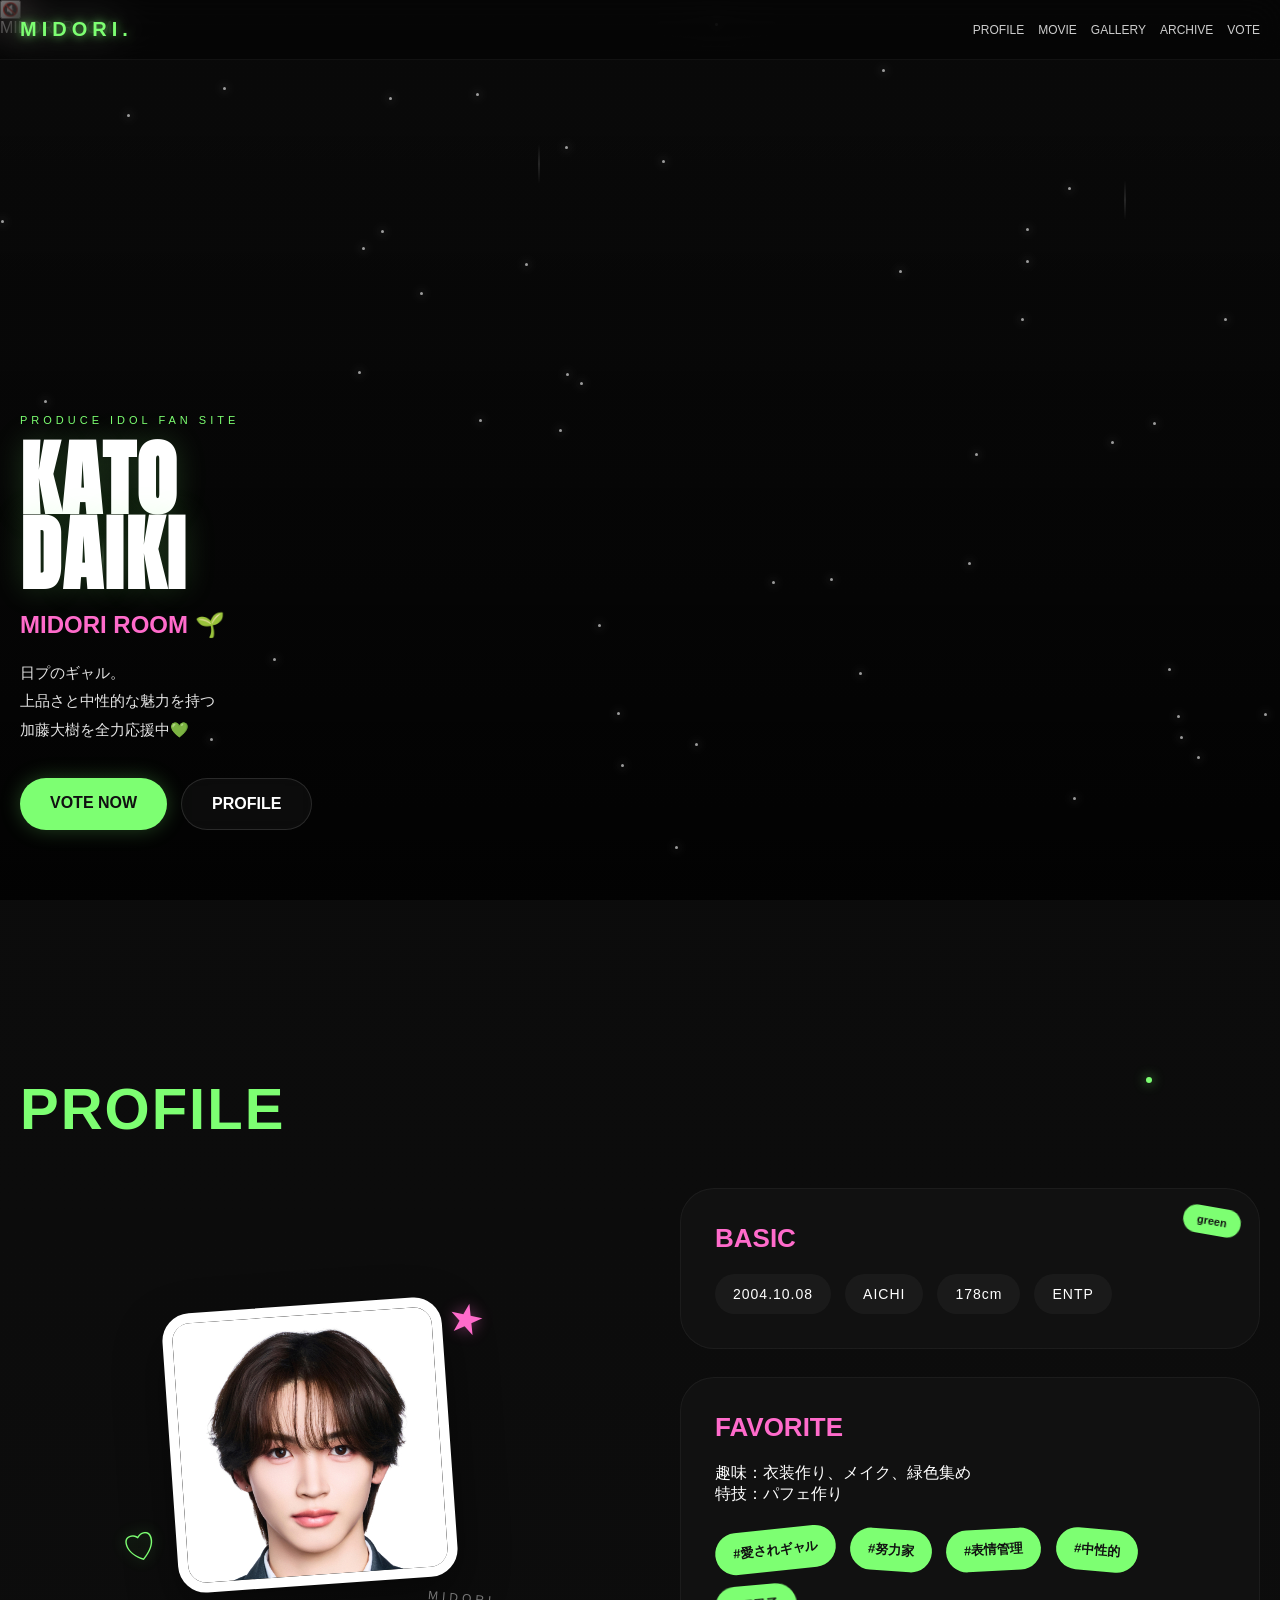
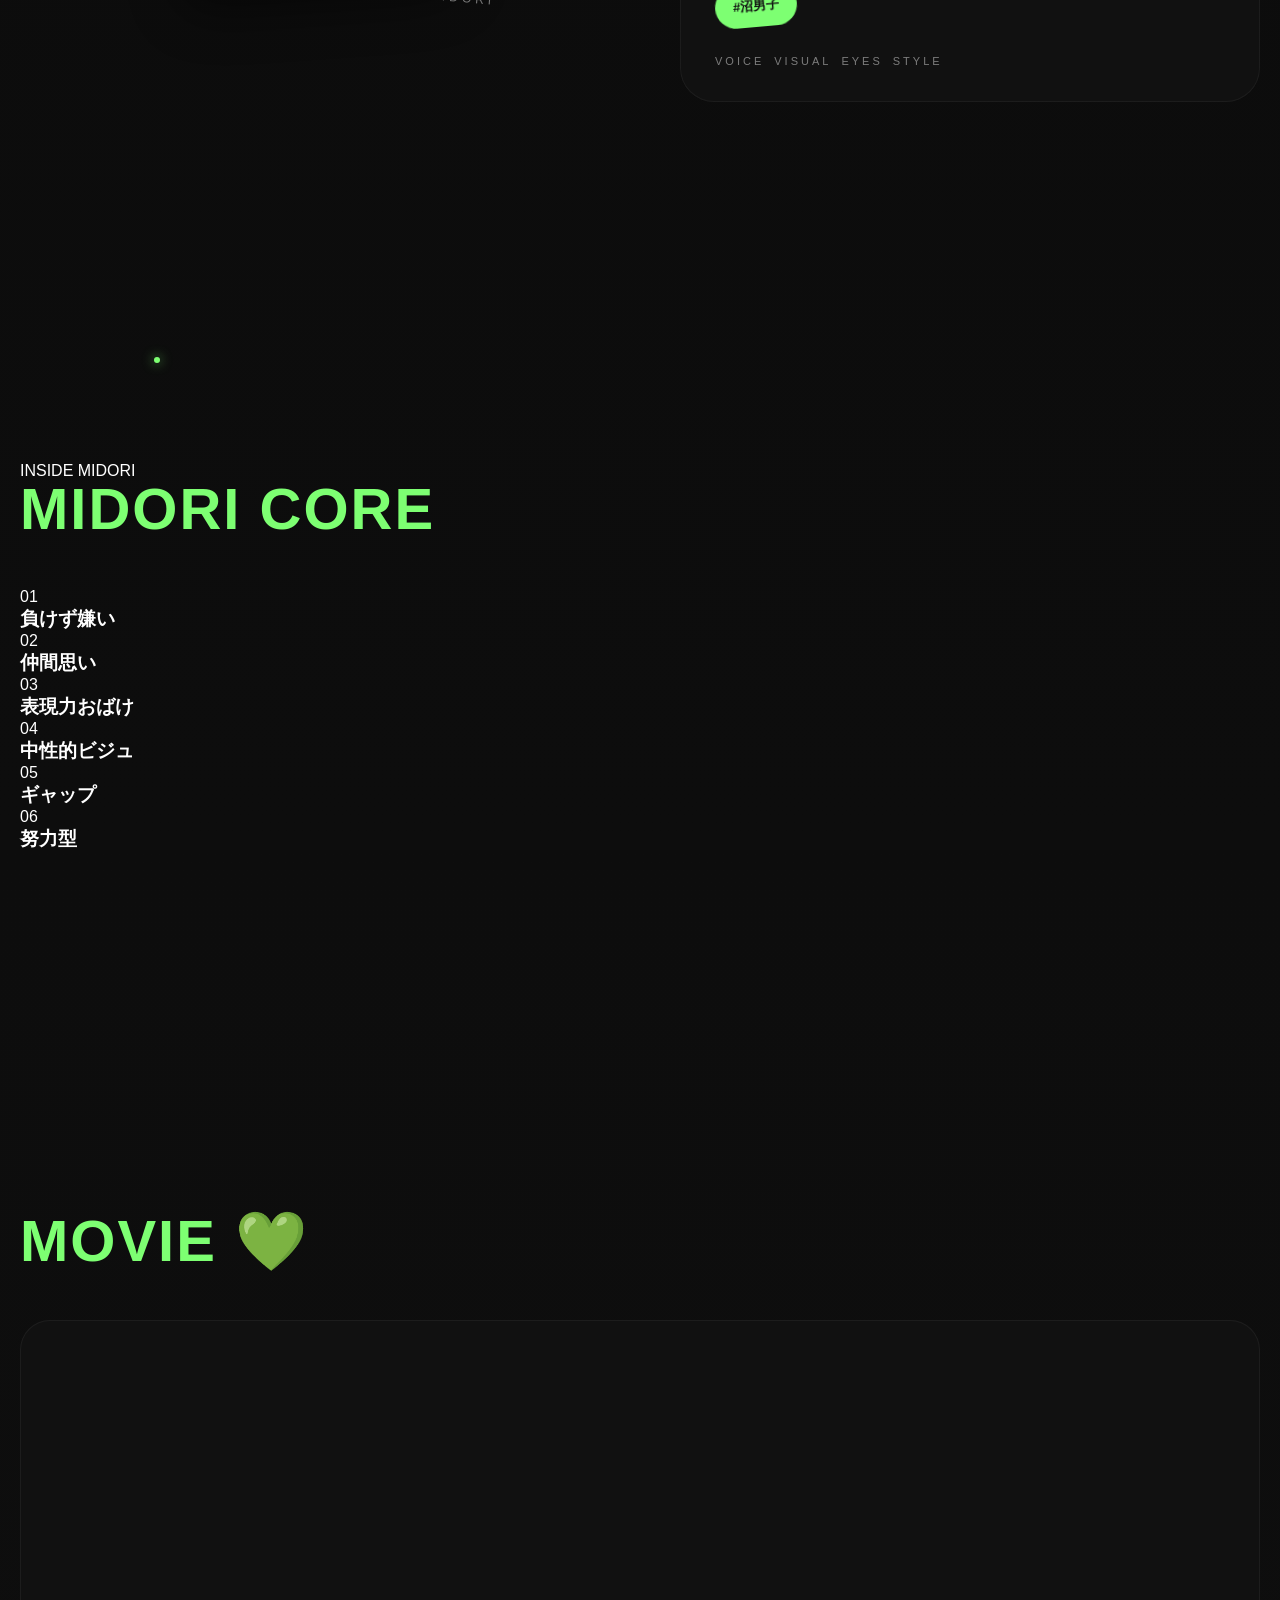
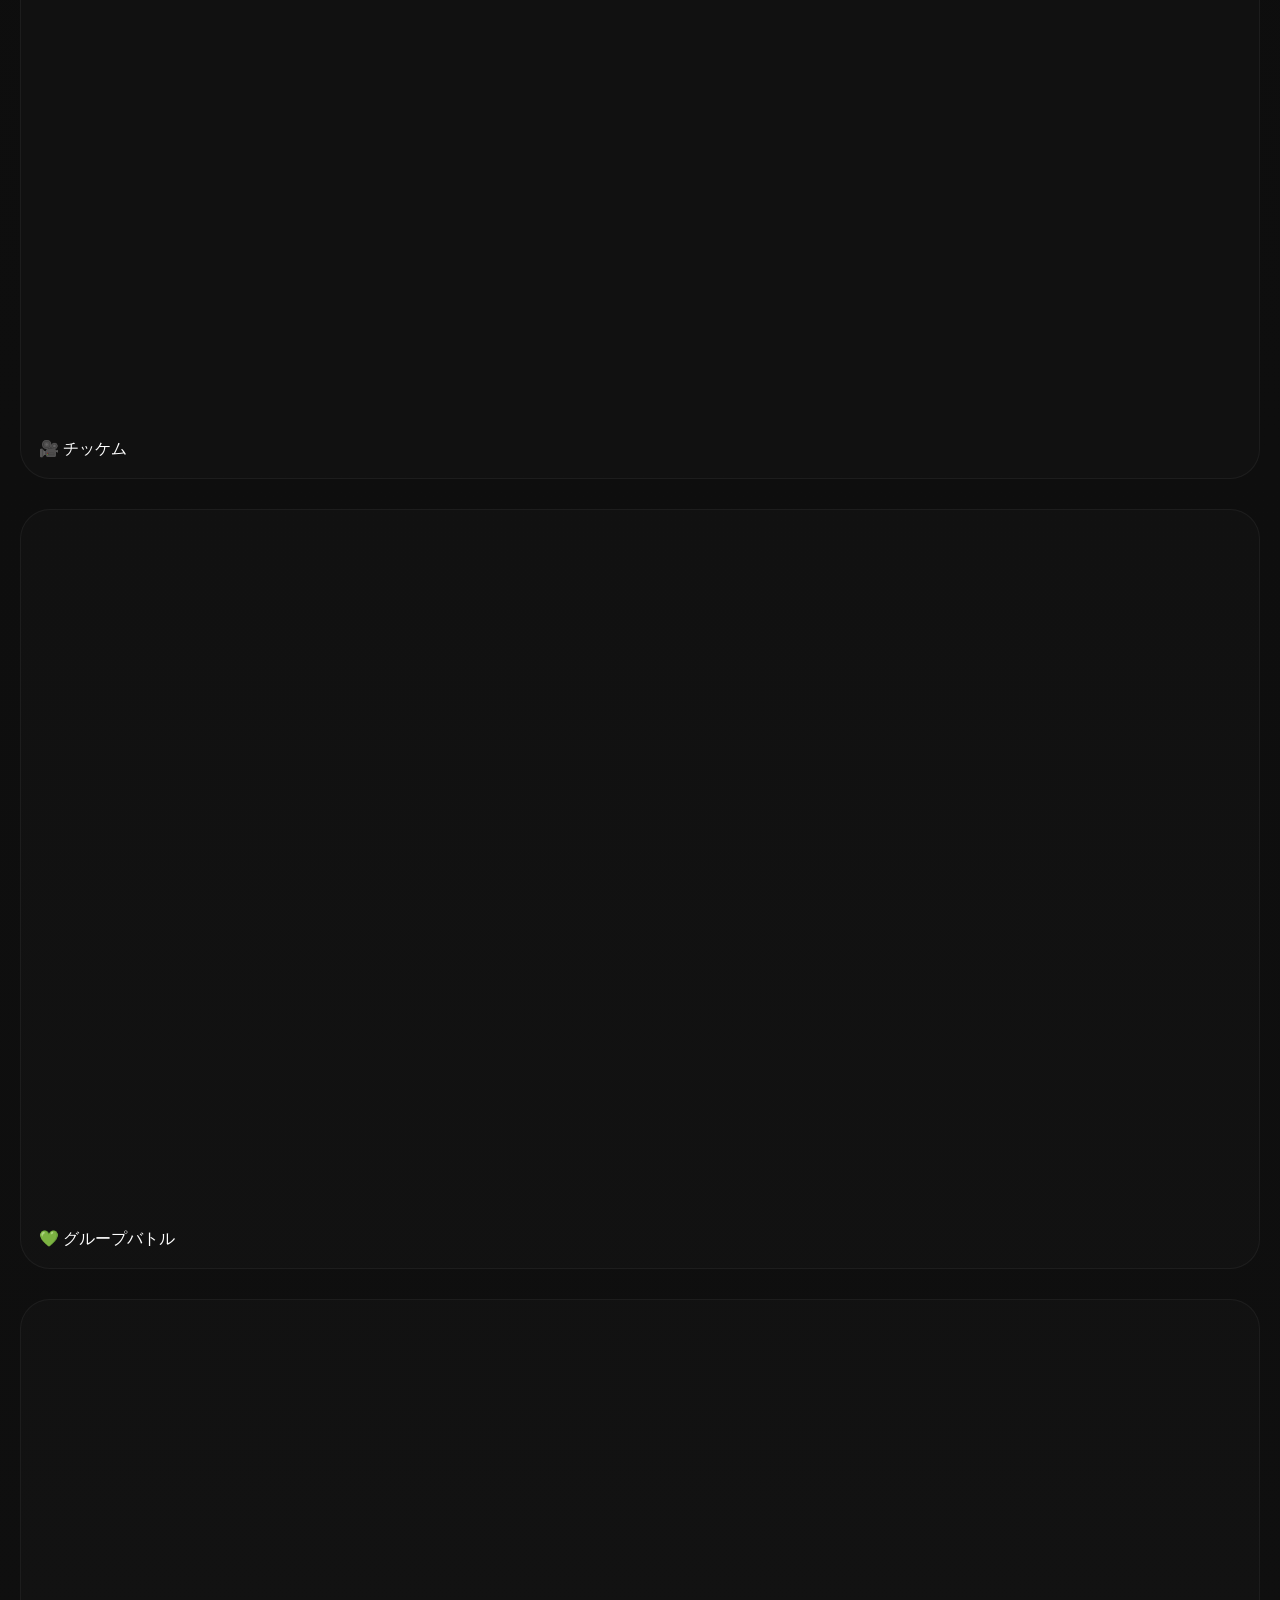
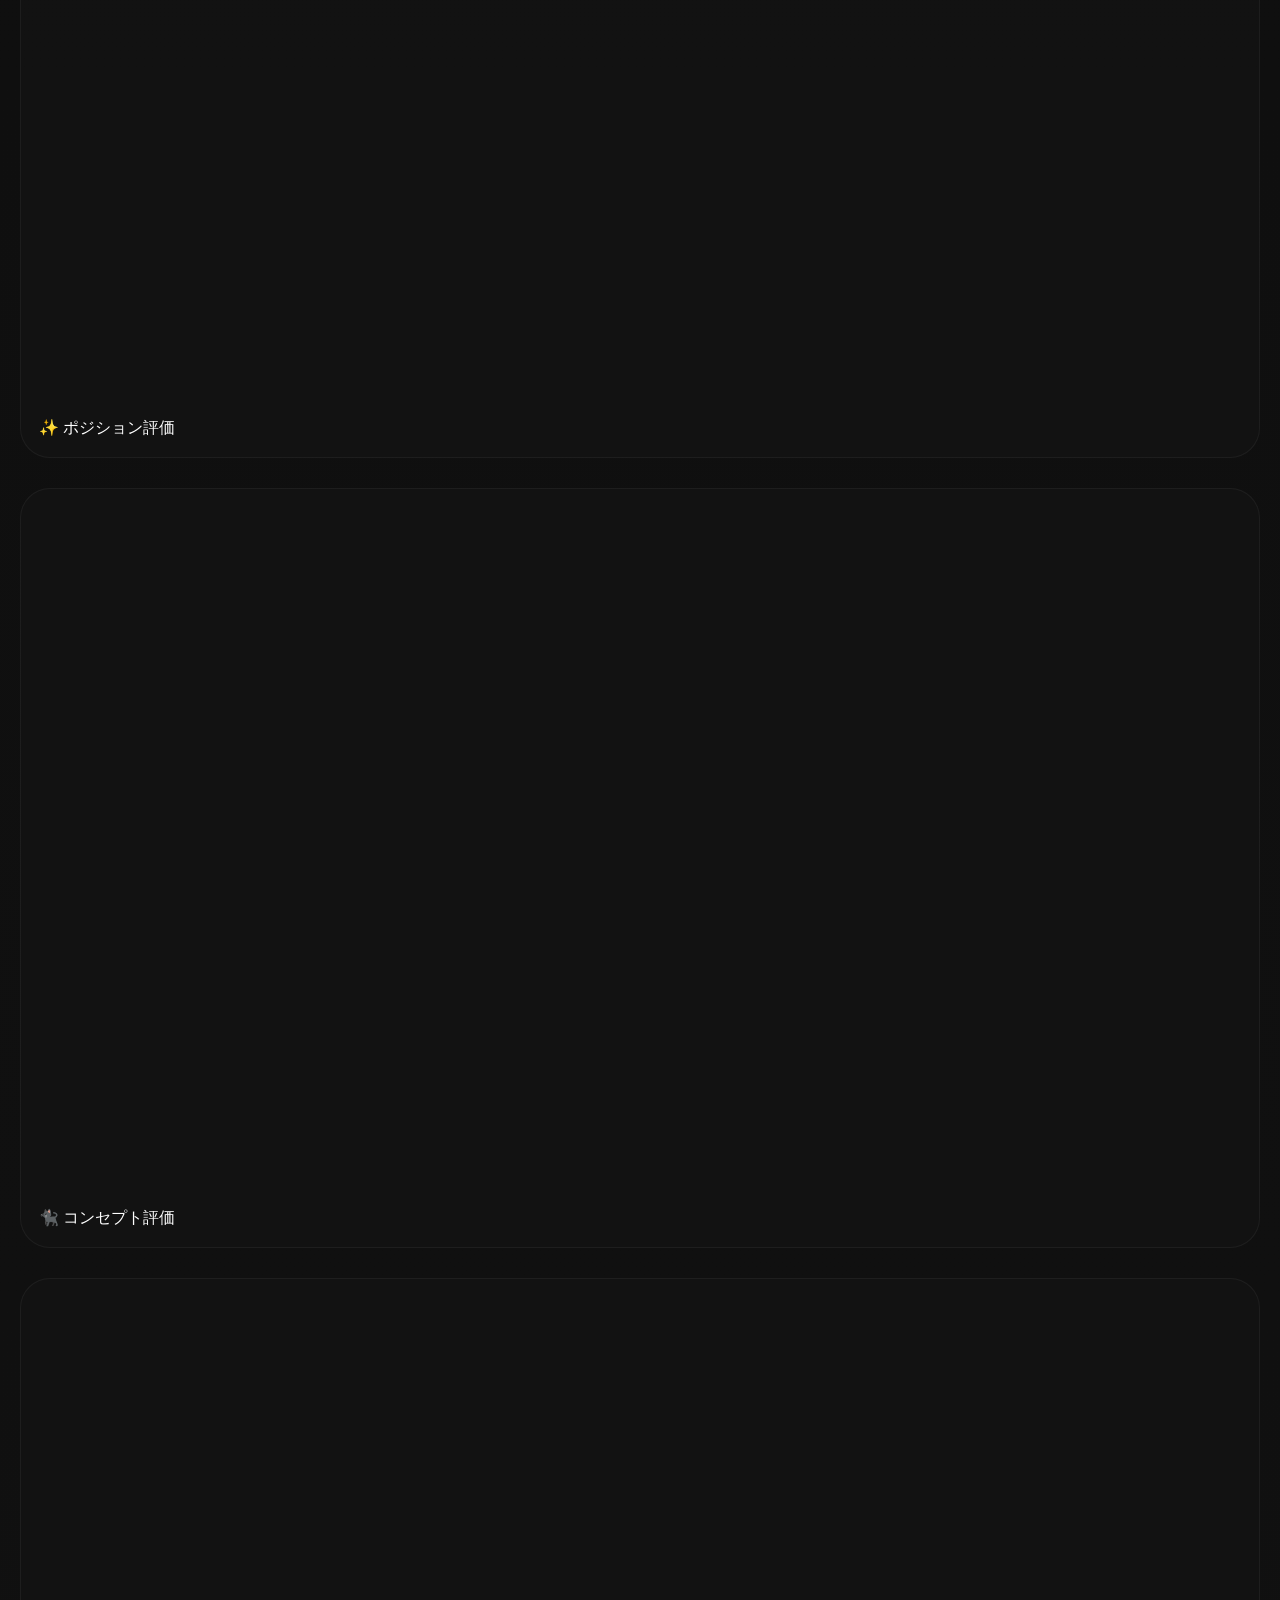
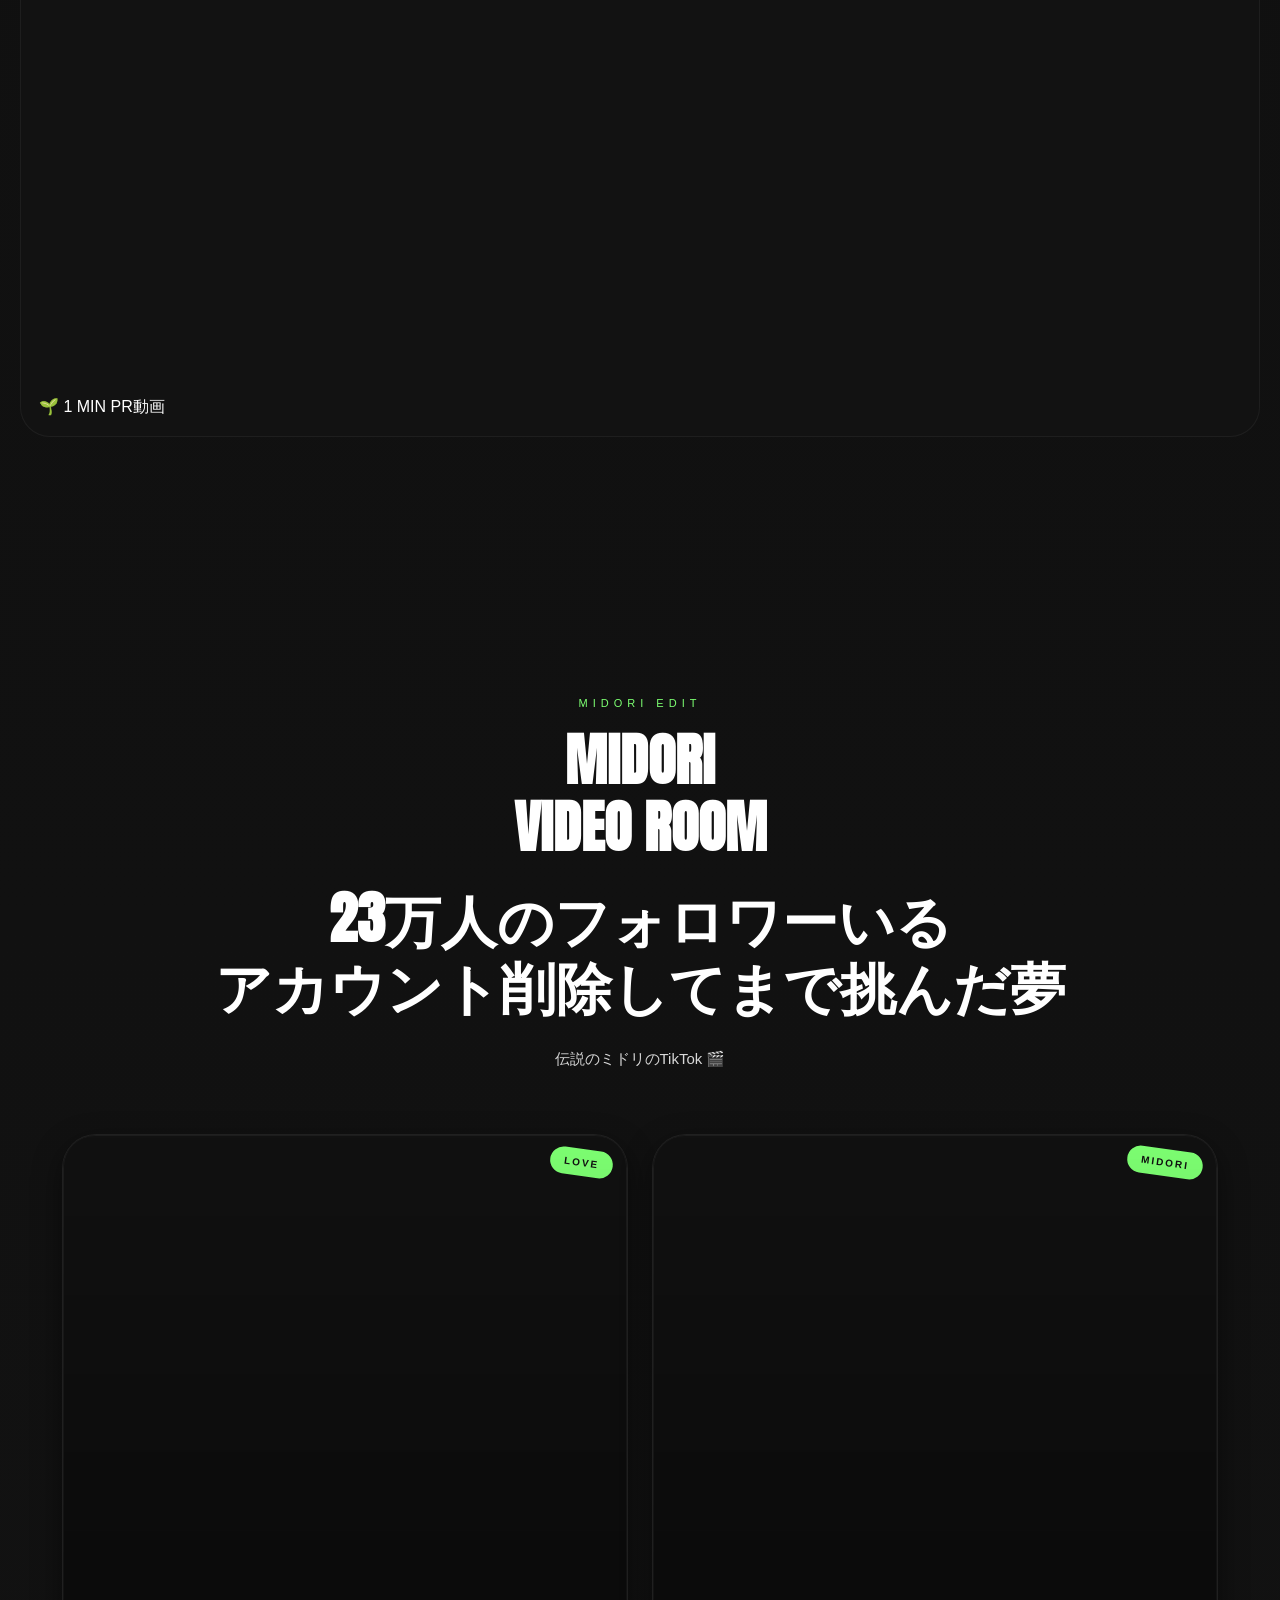
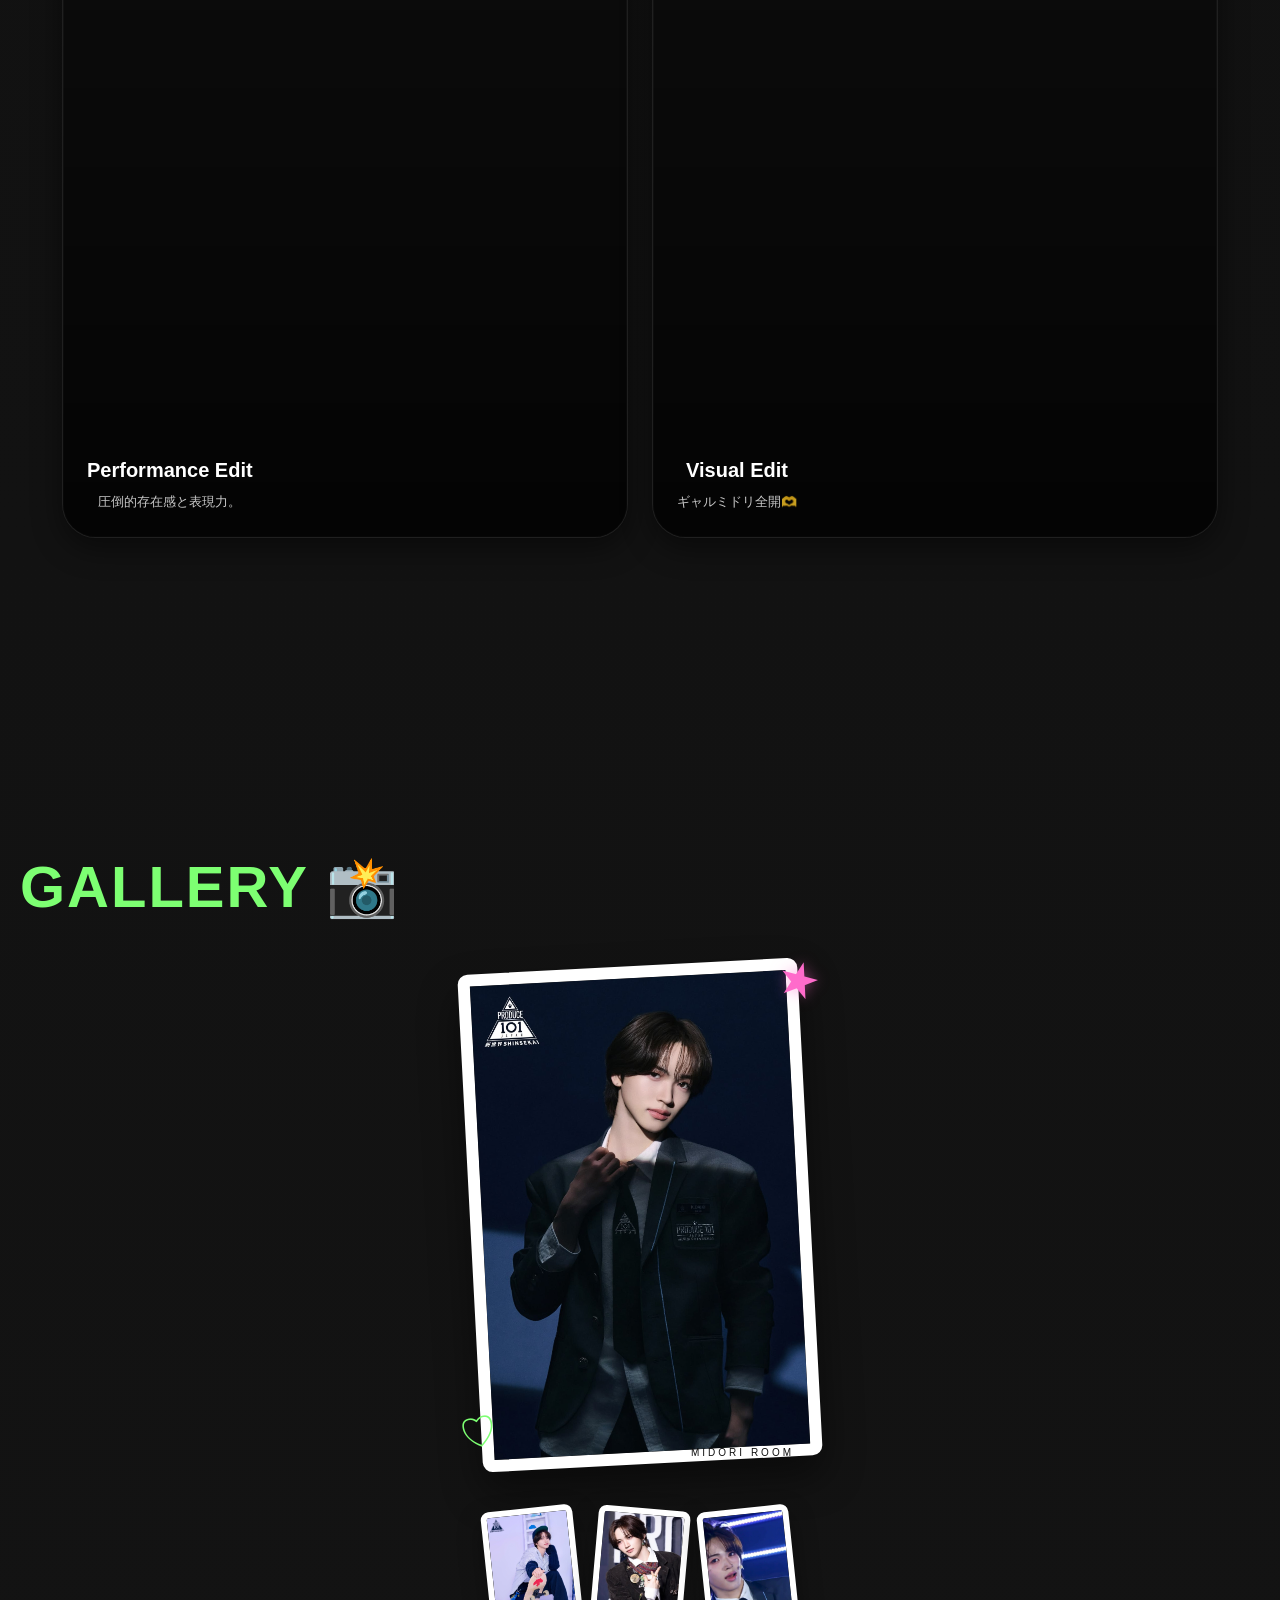
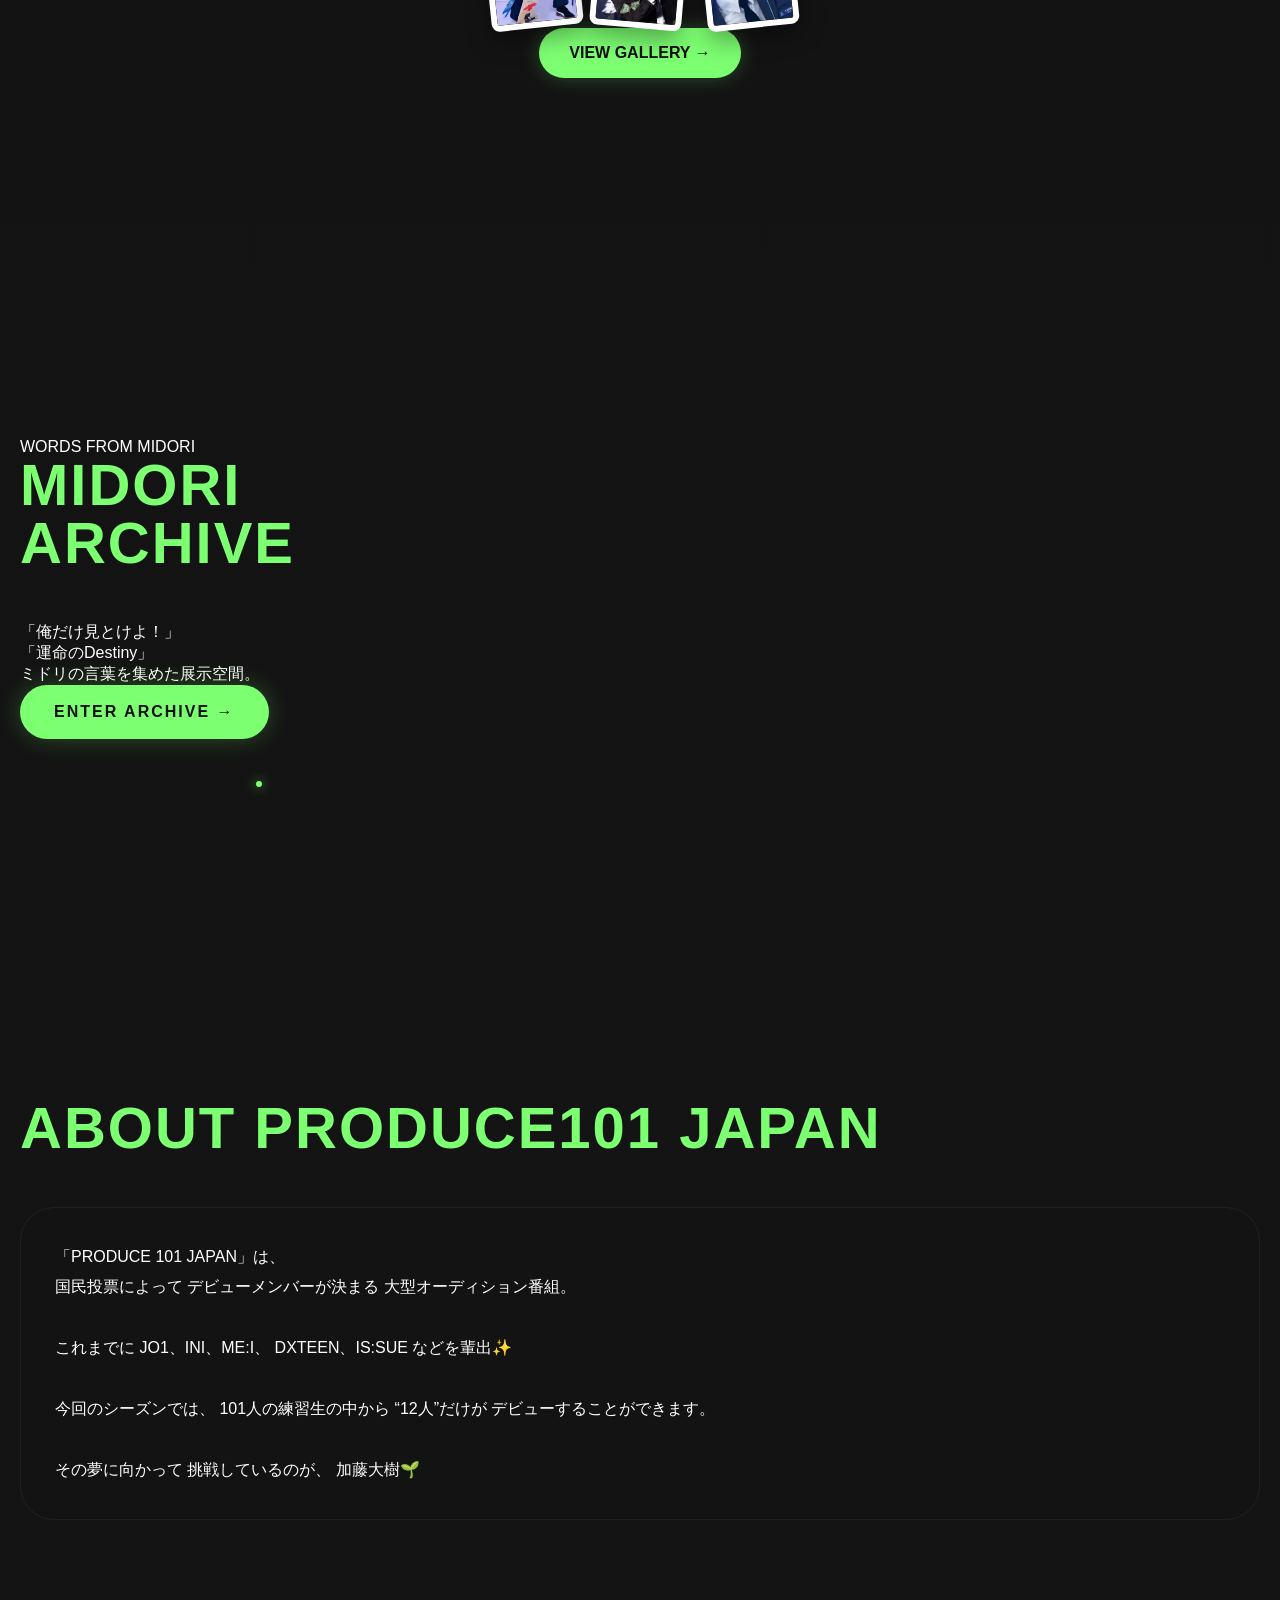
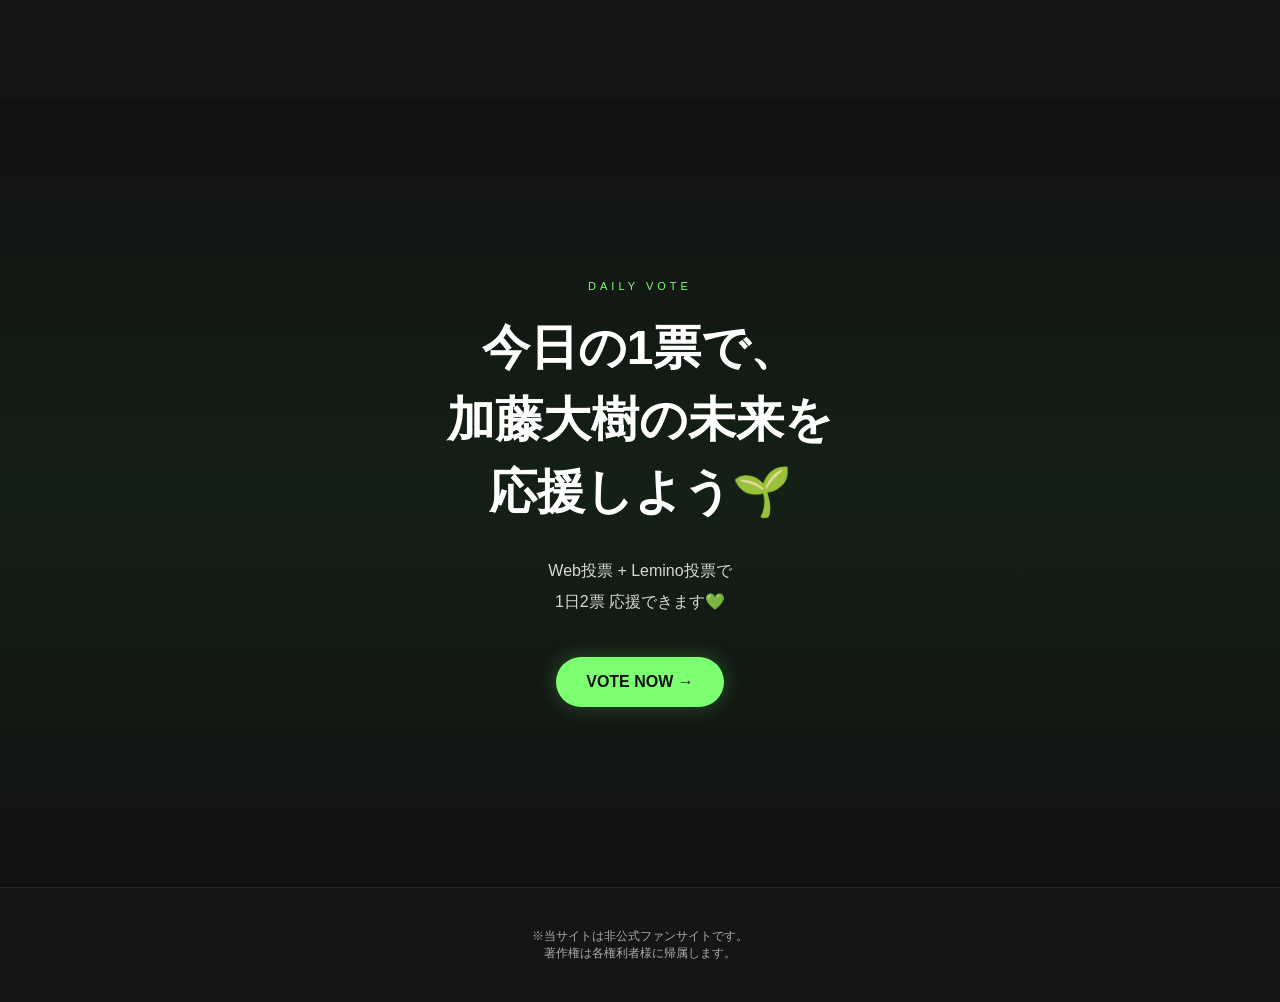
==== index.html @ af35d58e "Add files via upload" ====
<!doctype html>
<html lang="ja">
  <head>
    <meta charset="UTF-8" />

    <meta name="viewport" content="width=device-width, initial-scale=1.0" />

    <title>KATO DAIKI MIDORI ROOM</title>

    <!-- FONT -->

    <link
      href="https://fonts.googleapis.com/css2?family=Anton&display=swap"
      rel="stylesheet"
    />

    <!-- CSS -->

    <link rel="stylesheet" href="style.css" />

    <!-- JS -->

    <script src="script.js" defer></script>
  </head>

  <body>
    <!-- NOISE -->

    <div class="noise"></div>

    <!-- LOADING -->

    <div class="loader">
      <div class="loader-logo">MIDORI.</div>

      <div class="loader-text">MIDORI ROOM</div>
    </div>

    <!-- HEADER -->

    <header class="header">
      <div class="logo">MIDORI.</div>

      <nav>
        <a href="#profile"> PROFILE </a>

        <a href="#movie"> MOVIE </a>

        <a href="gallery.html"> GALLERY </a>

        <a href="archive.html"> ARCHIVE </a>

        <a href="vote.html"> VOTE </a>
      </nav>
    </header>

    <!-- HERO -->

    <section class="hero">
      <!-- VIDEO -->

      <video class="hero-video" autoplay muted loop playsinline>
        <source src="videos/hero.mp4" type="video/mp4" />
      </video>

      <!-- OVERLAY -->

      <div class="overlay"></div>

      <!-- STAR -->

      <div class="stars"></div>

      <!-- FLOAT LINE -->

      <div class="float-line line1"></div>

      <div class="float-line line2"></div>

      <!-- FLOAT GLITTER -->

      <div class="float-glitter" style="left: 8%; top: 60%"></div>

      <div
        class="float-glitter"
        style="right: 12%; top: 20%; animation-delay: 2s"
      ></div>

      <div
        class="float-glitter"
        style="left: 42%; top: 16%; animation-delay: 4s"
      ></div>

      <!-- SOUND -->

      <button class="sound-btn">🔇</button>

      <!-- HERO LOOP -->

      <div class="hero-loop-logo">MIDORI ROOM</div>

      <!-- HERO CONTENT -->

      <div class="hero-content">
        <p class="mini">PRODUCE IDOL FAN SITE</p>

        <h1>
          KATO<br />
          DAIKI
        </h1>

        <p class="hero-sub">MIDORI ROOM 🌱</p>

        <p class="hero-text">
          日プのギャル。<br />

          上品さと中性的な魅力を持つ<br />

          加藤大樹を全力応援中💚
        </p>

        <div class="hero-buttons">
          <a class="main-btn" href="vote.html"> VOTE NOW </a>

          <a class="sub-btn" href="#profile"> PROFILE </a>
        </div>
      </div>
    </section>

    <!-- PROFILE -->

    <section id="profile" class="section">
      <!-- FLOAT -->

      <div class="blink-dot" style="top: 18%; right: 10%"></div>

      <h2>PROFILE</h2>

      <div class="profile-layout">
        <!-- IMAGE -->

        <div class="profile-image fade-up">
          <img src="images/1.JPG" />

          <!-- DOODLE -->

          <div class="doodle-star">★</div>

          <div class="doodle-heart">♡</div>

          <div class="doodle-mini">MIDORI</div>
        </div>

        <!-- INFO -->

        <div class="profile-info">
          <!-- BASIC -->

          <div class="profile-card fade-up">
            <h3>BASIC</h3>

            <div class="profile-basic">
              <p>2004.10.08</p>

              <p>AICHI</p>

              <p>178cm</p>

              <p>ENTP</p>
            </div>

            <!-- SMALL STICKER -->

            <div class="mini-sticker green">green</div>
          </div>

          <!-- FAVORITE -->

          <div class="profile-card fade-up">
            <h3>FAVORITE</h3>

            <p>趣味：衣装作り、メイク、緑色集め</p>

            <p>特技：パフェ作り</p>

            <!-- TAG -->

            <div class="floating-tags">
              <span> #愛されギャル </span>

              <span> #努力家 </span>

              <span> #表情管理 </span>

              <span> #中性的 </span>

              <span> #沼男子 </span>
            </div>

            <!-- SMALL POINT -->

            <div class="favorite-points">
              <span>VOICE</span>

              <span>VISUAL</span>

              <span>EYES</span>

              <span>STYLE</span>
            </div>
          </div>
        </div>
      </div>
    </section>

    <!-- MIDORI CORE -->

    <section class="section midori-core">
      <div class="blink-dot" style="top: 10%; left: 12%"></div>

      <p class="section-mini">INSIDE MIDORI</p>

      <h2>MIDORI CORE</h2>

      <div class="core-grid">
        <div class="core-card fade-up rotate-left">
          <span>01</span>

          <h3>負けず嫌い</h3>
        </div>

        <div class="core-card fade-up rotate-right">
          <span>02</span>

          <h3>仲間思い</h3>
        </div>

        <div class="core-card fade-up rotate-left">
          <span>03</span>

          <h3>表現力おばけ</h3>
        </div>

        <div class="core-card fade-up rotate-right">
          <span>04</span>

          <h3>中性的ビジュ</h3>
        </div>

        <div class="core-card fade-up rotate-left">
          <span>05</span>

          <h3>ギャップ</h3>
        </div>

        <div class="core-card fade-up rotate-right">
          <span>06</span>

          <h3>努力型</h3>
        </div>
      </div>
    </section>

    <!-- MOVIE -->

    <section id="movie" class="section">
      <h2>MOVIE 💚</h2>

      <div class="movie-grid">
        <div class="movie-card fade-up">
          <iframe
            src="https://www.youtube.com/embed/Wr1T3XZaMus"
            title="YouTube video player"
            frameborder="0"
            allowfullscreen
          ></iframe>

          <p>🎥 チッケム</p>
        </div>

        <div class="movie-card fade-up">
          <iframe
            src="https://www.youtube.com/embed/Z0PWG4F08JA"
            title="YouTube video player"
            frameborder="0"
            allowfullscreen
          ></iframe>

          <p>💚 グループバトル</p>
        </div>

        <div class="movie-card fade-up">
          <iframe
            src="https://www.youtube.com/embed/646FH20pfDk"
            title="YouTube video player"
            frameborder="0"
            allowfullscreen
          ></iframe>

          <p>✨ ポジション評価</p>
        </div>

        <div class="movie-card fade-up">
          <iframe
            src="https://www.youtube.com/embed/NS34w-fxrIM"
            title="YouTube video player"
            frameborder="0"
            allowfullscreen
          ></iframe>

          <p>🐈‍⬛ コンセプト評価</p>
        </div>

        <div class="movie-card fade-up">
          <iframe
            src="https://www.youtube.com/embed/1EYxHAgr5Yo"
            title="YouTube video player"
            frameborder="0"
            allowfullscreen
          ></iframe>

          <p>🌱 1 MIN PR動画</p>
        </div>
      </div>
    </section>

    <!-- MIDORI EDIT -->

    <section class="section-midori-edit fade-up">
      <p class="archive-mini">MIDORI EDIT</p>

      <h2 class="archive-main-title">
        MIDORI<br />
        VIDEO ROOM
      </h2>

      <h3 class="archive-main-title">
        23万人のフォロワーいる<br />
        アカウント削除してまで挑んだ夢
      </h3>
      <p class="archive-sub">伝説のミドリのTikTok 🎬</p>

      <div class="edit-grid">
        <div class="edit-card">
          <span class="edit-sticker"> LOVE </span>

          <video src="videos/edit1.mp4" autoplay muted loop playsinline></video>

          <div class="edit-overlay">
            <div>
              <p class="edit-title">Performance Edit</p>

              <p class="edit-desc">圧倒的存在感と表現力。</p>
            </div>
          </div>
        </div>

        <div class="edit-card">
          <span class="edit-sticker"> MIDORI </span>

          <video src="videos/edit2.mp4" autoplay muted loop playsinline></video>

          <div class="edit-overlay">
            <div>
              <p class="edit-title">Visual Edit</p>

              <p class="edit-desc">ギャルミドリ全開🫶</p>
            </div>
          </div>
        </div>
      </div>
    </section>
    <!-- GALLERY -->

    <section id="gallery" class="section">
      <h2>GALLERY 📸</h2>

      <div class="gallery-preview fade-up">
        <!-- MAIN PHOTO -->

        <div class="gallery-main-photo">
          <img src="images/2.JPG" />

          <!-- STICKER -->

          <div class="gallery-sticker">★</div>

          <div class="gallery-heart">♡</div>

          <!-- POLAROID TEXT -->

          <div class="polaroid-note">MIDORI ROOM</div>
        </div>

        <!-- MINI PHOTO -->

        <div class="mini-gallery">
          <img src="images/3.JPG" class="mini-photo rotate-left" />

          <img src="images/4.JPG" class="mini-photo rotate-right" />

          <img src="images/5.JPG" class="mini-photo rotate-left" />
        </div>

        <a href="gallery.html" class="gallery-btn"> VIEW GALLERY → </a>
      </div>
    </section>

    <!-- MIDORI ARCHIVE -->

    <section class="section archive-entry">
      <div class="blink-dot" style="bottom: 20%; left: 20%"></div>

      <p class="section-mini">WORDS FROM MIDORI</p>

      <h2>
        MIDORI<br />

        ARCHIVE
      </h2>

      <p class="archive-text">
        「俺だけ見とけよ！」<br />

        「運命のDestiny」<br />

        ミドリの言葉を集めた展示空間。
      </p>

      <a href="archive.html" class="archive-btn"> ENTER ARCHIVE → </a>
    </section>

    <!-- ABOUT -->

    <section class="section">
      <h2>ABOUT PRODUCE101 JAPAN</h2>

      <div class="about-card fade-up">
        <p>
          「PRODUCE 101 JAPAN」は、<br />

          国民投票によって デビューメンバーが決まる 大型オーディション番組。

          <br /><br />

          これまでに JO1、INI、ME:I、 DXTEEN、IS:SUE などを輩出✨

          <br /><br />

          今回のシーズンでは、 101人の練習生の中から “12人”だけが
          デビューすることができます。

          <br /><br />

          その夢に向かって 挑戦しているのが、 加藤大樹🌱
        </p>
      </div>
    </section>

    <!-- FINAL -->

    <section class="final-vote">
      <p class="vote-mini">DAILY VOTE</p>

      <h2>
        今日の1票で、<br />

        加藤大樹の未来を<br />

        応援しよう🌱
      </h2>

      <p class="vote-text">
        Web投票 + Lemino投票で<br />

        1日2票 応援できます💚
      </p>

      <a class="vote-main-btn" href="vote.html"> VOTE NOW → </a>
    </section>

    <!-- FOOTER -->

    <footer class="footer">
      <p>※当サイトは非公式ファンサイトです。</p>

      <p>著作権は各権利者様に帰属します。</p>
    </footer>
  </body>
</html>
---- style.css ----
/* =========================
   RESET
========================= */

* {
    margin: 0;
    padding: 0;
    box-sizing: border-box;
}

html {
    scroll-behavior: smooth;
}

body {
    background:
        linear-gradient(180deg,
            #0b0b0b,
            #101010,
            #151515);

    color: white;

    font-family:
        -apple-system,
        BlinkMacSystemFont,
        sans-serif;

    overflow-x: hidden;

    position: relative;
}

/* =========================
   LOADING
========================= */

.loader {
    position: fixed;
    inset: 0;

    background: #0b0b0b;

    display: flex;
    align-items: center;
    justify-content: center;
    flex-direction: column;

    z-index: 9999;

    transition: 1s;
}

.loader.hide {
    opacity: 0;
    pointer-events: none;
}

.loader-logo {
    font-size: 48px;
    font-weight: 900;

    color: #7dff72;

    text-shadow:
        0 0 18px rgba(125, 255, 114, .7);

    animation: pulse 1.8s infinite alternate;
}

.loader-text {
    margin-top: 18px;

    font-size: 10px;
    letter-spacing: 5px;

    color: rgba(255, 255, 255, .55);
}

@keyframes pulse {
    from {
        transform: scale(1);
    }

    to {
        transform: scale(1.06);
    }
}

/* =========================
   HEADER
========================= */

.header {
    position: fixed;

    top: 0;
    left: 0;

    width: 100%;

    display: flex;
    justify-content: space-between;
    align-items: center;

    padding: 18px 20px;

    background: rgba(0, 0, 0, .35);

    backdrop-filter: blur(18px);

    border-bottom:
        1px solid rgba(255, 255, 255, .05);

    z-index: 100;
}

.logo {
    font-size: 20px;
    font-weight: 900;

    letter-spacing: 5px;

    color: #7dff72;

    text-shadow:
        0 0 10px rgba(125, 255, 114, .7),
        0 0 20px rgba(125, 255, 114, .2);

    animation:
        logoGlow 3s infinite alternate;
}

@keyframes logoGlow {

    from {
        text-shadow:
            0 0 10px rgba(125, 255, 114, .5);
    }

    to {
        text-shadow:
            0 0 18px rgba(125, 255, 114, .9),
            0 0 28px rgba(125, 255, 114, .3);
    }

}

nav {
    display: flex;
    gap: 14px;
}

nav a {
    color: white;

    text-decoration: none;

    font-size: 12px;

    opacity: .8;

    transition: .35s;
}

nav a:hover {
    opacity: 1;

    color: #ff6bcb;

    text-shadow:
        0 0 10px rgba(255, 107, 203, .4);
}

/* =========================
   HERO
========================= */

.hero {
    position: relative;

    height: 100vh;

    overflow: hidden;
}

.hero-video {
    position: absolute;

    inset: 0;

    width: 100%;
    height: 100%;

    object-fit: cover;

    z-index: 0;

    transform: scale(1.05);
}

.overlay {
    position: absolute;

    inset: 0;

    background:
        linear-gradient(to top,
            rgba(0, 0, 0, .82),
            rgba(0, 0, 0, .12));

    z-index: 1;
}

/* =========================
   STARS
========================= */

.stars {
    position: absolute;

    inset: 0;

    overflow: hidden;

    pointer-events: none;

    z-index: 2;
}

.star {
    position: absolute;

    width: 3px;
    height: 3px;

    background: white;

    border-radius: 50%;

    opacity: .6;

    box-shadow:
        0 0 10px rgba(255, 255, 255, .9);

    animation:
        twinkle linear infinite;
}

@keyframes twinkle {

    0%, 100% {
        opacity: .2;

        transform: scale(.5);
    }

    50% {
        opacity: 1;

        transform: scale(1.5);
    }

}

/* =========================
   FLOAT GLITTER
========================= */

.float-glitter {
    position: absolute;

    width: 2px;
    height: 40px;

    background:
        linear-gradient(transparent,
            rgba(255, 255, 255, .8),
            transparent);

    opacity: .15;

    filter: blur(.4px);

    animation:
        floatLine 7s infinite ease-in-out;

    z-index: 3;
}

@keyframes floatLine {

    0% {
        transform:
            translateY(0px) rotate(12deg);

        opacity: 0;
    }

    30% {
        opacity: .15;
    }

    70% {
        opacity: .3;
    }

    100% {
        transform:
            translateY(-80px) rotate(12deg);

        opacity: 0;
    }

}

/* =========================
   HERO CONTENT
========================= */

.hero-content {
    position: absolute;

    left: 20px;
    bottom: 70px;

    z-index: 5;

    animation:
        fadeUp 1.5s ease;
}

@keyframes fadeUp {

    from {
        opacity: 0;

        transform:
            translateY(30px);
    }

    to {
        opacity: 1;

        transform:
            translateY(0);
    }

}

.mini {
    color: #7dff72;

    font-size: 11px;

    letter-spacing: 4px;

    margin-bottom: 16px;
}

h1 {
    font-family: 'Anton', sans-serif;

    font-size: 82px;

    line-height: .92;

    letter-spacing: 2px;

    text-shadow:
        0 0 30px rgba(125, 255, 114, .18);
}

.hero-sub {
    margin-top: 18px;

    color: #ff6bcb;

    font-size: 24px;

    font-weight: bold;
}

.hero-text {
    margin-top: 20px;

    line-height: 1.9;

    color: #e5e5e5;

    font-size: 15px;
}

.hero-buttons {
    display: flex;

    gap: 14px;

    margin-top: 34px;
}

/* =========================
   BUTTON
========================= */

.main-btn,
.sub-btn,
.gallery-btn,
.vote-main-btn {
    display: inline-block;

    padding: 16px 30px;

    border-radius: 999px;

    text-decoration: none;

    font-weight: bold;

    transition: .35s;
}

.main-btn,
.gallery-btn,
.vote-main-btn {
    background: #7dff72;

    color: #111;

    box-shadow:
        0 0 20px rgba(125, 255, 114, .25);
}

.sub-btn {
    border:
        1px solid rgba(255, 255, 255, .12);

    color: white;

    background:
        rgba(255, 255, 255, .04);

    backdrop-filter: blur(10px);
}

.main-btn:hover,
.gallery-btn:hover,
.vote-main-btn:hover {
    transform: translateY(-5px);

    box-shadow:
        0 0 24px rgba(125, 255, 114, .35);
}

.sub-btn:hover {
    transform: translateY(-5px);

    border:
        1px solid rgba(255, 107, 203, .25);

    color: #ff6bcb;
}

/* =========================
   SECTION
========================= */

.section {
    position: relative;

    padding: 180px 20px;
}

.section h2 {
    font-size: 58px;

    line-height: 1;

    margin-bottom: 50px;

    color: #7dff72;

    letter-spacing: 2px;
}

/* =========================
   PROFILE
========================= */

.profile-layout {
    display: flex;

    flex-direction: column;

    gap: 50px;
}

.profile-image {
    position: relative;

    display: flex;

    justify-content: center;
}

.profile-image img {
    width: 72%;

    max-width: 280px;

    border-radius: 28px;

    border: 10px solid white;

    background: white;

    transform: rotate(-4deg);

    box-shadow:
        0 20px 50px rgba(0, 0, 0, .45);

    transition: .4s;
}

.profile-image img:hover {
    transform:
        rotate(-1deg) scale(1.03);
}

/* =========================
   DOODLE
========================= */

.doodle-star {
    position: absolute;

    top: -10px;
    right: 20%;

    font-size: 36px;

    color: #ff6bcb;

    transform: rotate(12deg);

    text-shadow:
        0 0 15px rgba(255, 107, 203, .45);
}

.doodle-heart {
    position: absolute;

    bottom: 5%;
    left: 18%;

    font-size: 34px;

    color: #7dff72;

    transform: rotate(-15deg);

    text-shadow:
        0 0 14px rgba(125, 255, 114, .45);
}

.doodle-mini {
    position: absolute;

    right: 18%;
    bottom: -20px;

    font-size: 12px;

    letter-spacing: 4px;

    color: rgba(255, 255, 255, .45);

    transform: rotate(5deg);
}

/* =========================
   PROFILE INFO
========================= */

.profile-info {
    display: flex;

    flex-direction: column;

    gap: 28px;
}

.profile-card {
    position: relative;

    background:
        rgba(20, 20, 20, .72);

    backdrop-filter: blur(16px);

    padding: 34px;

    border-radius: 34px;

    border:
        1px solid rgba(255, 255, 255, .05);

    overflow: hidden;

    transition: .4s;
}

.profile-card:hover {
    transform: translateY(-6px);

    border:
        1px solid rgba(255, 107, 203, .2);

    box-shadow:
        0 0 30px rgba(255, 107, 203, .1);
}

.profile-card h3 {
    color: #ff6bcb;

    margin-bottom: 20px;

    font-size: 26px;
}

.profile-basic {
    display: flex;

    flex-wrap: wrap;

    gap: 14px;
}

.profile-basic p {
    background:
        rgba(255, 255, 255, .04);

    padding: 12px 18px;

    border-radius: 999px;

    font-size: 14px;

    letter-spacing: 1px;
}

/* =========================
   MINI STICKER
========================= */

.mini-sticker {
    position: absolute;

    top: 18px;
    right: 18px;

    padding: 8px 14px;

    border-radius: 999px;

    font-size: 11px;

    font-weight: bold;

    transform: rotate(10deg);
}

.mini-sticker.green {
    background: #7dff72;

    color: #111;
}

/* =========================
   TAG
========================= */

.floating-tags {
    display: flex;

    flex-wrap: wrap;

    gap: 14px;

    margin-top: 24px;
}

.floating-tags span {
    background: #7dff72;

    color: #111;

    padding: 12px 18px;

    border-radius: 999px;

    font-size: 13px;

    font-weight: bold;

    transition: .35s;
}

.floating-tags span:nth-child(1) {
    transform: rotate(-6deg);
}

.floating-tags span:nth-child(2) {
    transform: rotate(4deg);
}

.floating-tags span:nth-child(3) {
    transform: rotate(-3deg);
}

.floating-tags span:nth-child(4) {
    transform: rotate(5deg);
}

.floating-tags span:nth-child(5) {
    transform: rotate(-5deg);
}

.floating-tags span:hover {
    background: #ff6bcb;

    color: white;

    transform: scale(1.05);
}

/* =========================
   FAVORITE POINT
========================= */

.favorite-points {
    display: flex;

    flex-wrap: wrap;

    gap: 10px;

    margin-top: 28px;
}

.favorite-points span {
    font-size: 11px;

    letter-spacing: 3px;

    opacity: .45;
}

/* =========================
   BLINK DOT
========================= */

.blink-dot {
    position: absolute;

    width: 6px;
    height: 6px;

    border-radius: 50%;

    background: #7dff72;

    box-shadow:
        0 0 12px rgba(125, 255, 114, .8);

    animation:
        blinkDot 2s infinite;
}

@keyframes blinkDot {

    0%, 100% {
        opacity: .2;

        transform: scale(.7);
    }

    50% {
        opacity: 1;

        transform: scale(1.5);
    }

}

/* =========================
   MOVIE
========================= */

.movie-grid {
    display: flex;

    flex-direction: column;

    gap: 30px;
}

.movie-card {
    background:
        rgba(20, 20, 20, .72);

    border-radius: 30px;

    overflow: hidden;

    border:
        1px solid rgba(255, 255, 255, .05);

    transition: .4s;
}

.movie-card:hover {
    transform: translateY(-6px);
}

iframe {
    width: 100%;

    aspect-ratio: 16 / 9;

    border: none;
}

.movie-card p {
    padding: 18px;
}

/* =========================
   GALLERY PREVIEW
========================= */

.gallery-preview {
    display: flex;

    flex-direction: column;

    align-items: center;
}

.gallery-main-photo {
    position: relative;
}

.gallery-main-photo img {
    width: 100%;

    max-width: 340px;

    border: 12px solid white;

    background: white;

    border-radius: 10px;

    transform: rotate(-3deg);

    box-shadow:
        0 20px 40px rgba(0, 0, 0, .45);

    transition: .4s;
}

.gallery-main-photo img:hover {
    transform:
        rotate(-1deg) scale(1.02);
}

.gallery-sticker {
    position: absolute;

    top: -14px;
    right: -10px;

    font-size: 42px;

    color: #ff6bcb;

    transform: rotate(15deg);

    text-shadow:
        0 0 14px rgba(255, 107, 203, .5);
}

.gallery-heart {
    position: absolute;

    bottom: 10px;
    left: -10px;

    font-size: 38px;

    color: #7dff72;

    transform: rotate(-12deg);
}

.polaroid-note {
    position: absolute;

    bottom: 10px;
    right: 16px;

    font-size: 10px;

    letter-spacing: 3px;

    color: #111;
}

/* =========================
   MINI GALLERY
========================= */

.mini-gallery {
    display: flex;

    gap: 16px;

    margin-top: 40px;

    flex-wrap: wrap;

    justify-content: center;
}

.mini-photo {
    width: 92px;
    height: 120px;

    object-fit: cover;

    border: 6px solid white;

    background: white;

    border-radius: 8px;

    box-shadow:
        0 10px 25px rgba(0, 0, 0, .35);

    transition: .35s;
}

.mini-photo.rotate-left {
    transform: rotate(-6deg);
}

.mini-photo.rotate-right {
    transform: rotate(5deg);
}

.mini-photo:hover {
    transform:
        rotate(0deg) scale(1.08);
}

/* =========================
   ABOUT
========================= */

.about-card {
    background:
        rgba(20, 20, 20, .72);

    padding: 34px;

    border-radius: 34px;

    line-height: 1.9;

    border:
        1px solid rgba(255, 255, 255, .05);
}

/* =========================
   FINAL VOTE
========================= */

.final-vote {
    position: relative;

    padding: 180px 24px;

    text-align: center;

    background:
        linear-gradient(180deg,
            #111,
            #132015,
            #111);
}

.vote-mini {
    color: #7dff72;

    font-size: 11px;

    letter-spacing: 4px;

    margin-bottom: 20px;
}

.final-vote h2 {
    font-size: 48px;

    line-height: 1.5;

    margin-bottom: 28px;
}

.vote-text {
    line-height: 1.9;

    color: #d8d8d8;

    margin-bottom: 40px;
}

/* =========================
   FOOTER
========================= */

.footer {
    padding: 40px 20px;

    text-align: center;

    font-size: 12px;

    color: #aaa;

    border-top:
        1px solid rgba(255, 255, 255, .08);
}

/* =========================
   FADE UP
========================= */

.fade-up {
    opacity: 0;

    transform: translateY(40px);

    transition: 1s;
}

.fade-up.show {
    opacity: 1;

    transform: translateY(0);
}

/* =========================
   GLITTER EFFECT
========================= */

.glitter {
    position: fixed;

    width: 10px;
    height: 10px;

    pointer-events: none;

    z-index: 9999;

    opacity: 0;

    animation:
        glitterAnim .8s forwards;
}

.glitter::before,
.glitter::after {
    content: "";

    position: absolute;

    background: white;

    border-radius: 999px;

    box-shadow:
        0 0 10px rgba(255, 255, 255, .9),
        0 0 20px rgba(125, 255, 114, .4);
}

.glitter::before {
    width: 2px;
    height: 12px;

    left: 4px;
    top: -1px;
}

.glitter::after {
    width: 12px;
    height: 2px;

    left: -1px;
    top: 4px;
}

@keyframes glitterAnim {

    0% {
        transform:
            scale(.3) rotate(0deg);

        opacity: 0;
    }

    30% {
        opacity: 1;
    }

    100% {
        transform:
            scale(1.8) rotate(25deg) translateY(-18px);

        opacity: 0;
    }

}

/* =========================
   GALLERY PAGE ONLY
========================= */

body.gallery-page .gallery-hero {
    padding: 150px 24px 90px;

    text-align: center;

    position: relative;
}

body.gallery-page .gallery {
    column-count: 2;

    column-gap: 18px;

    padding: 0 18px 120px;

    max-width: 1200px;

    margin: auto;
}

body.gallery-page .photo {
    position: relative;

    margin-bottom: 18px;

    break-inside: avoid;

    border-radius: 30px;

    overflow: hidden;

    background: #1a1a1a;

    border:
        1px solid rgba(255, 255, 255, .05);

    box-shadow:
        0 10px 30px rgba(0, 0, 0, .45);

    transition: .45s;
}

body.gallery-page .photo:hover {
    transform:
        translateY(-6px) scale(1.02);

    box-shadow:
        0 15px 40px rgba(0, 0, 0, .55),
        0 0 24px rgba(125, 255, 114, .12);
}

body.gallery-page .photo img {
    width: 100%;

    display: block;
}

body.gallery-page .photo::after {
    content: "MIDORI ROOM";

    position: absolute;

    bottom: 14px;
    left: 14px;

    font-size: 10px;

    letter-spacing: 2px;

    color: white;

    background:
        rgba(0, 0, 0, .35);

    padding: 8px 12px;

    border-radius: 999px;

    backdrop-filter: blur(10px);
}

body.gallery-page .rotate-left {
    transform: rotate(-2deg);
}

body.gallery-page .rotate-right {
    transform: rotate(2deg);
}

body.gallery-page .photo-sticker {
    position: absolute;

    top: 12px;
    right: 12px;

    font-size: 28px;

    color: #ff6bcb;

    text-shadow:
        0 0 14px rgba(255, 107, 203, .45);

    transform: rotate(12deg);
}

body.gallery-page .photo-heart {
    position: absolute;

    bottom: 40px;
    right: 14px;

    font-size: 26px;

    color: #7dff72;

    transform: rotate(-10deg);
}

body.gallery-page .mini-star {
    position: absolute;

    top: 14px;
    left: 14px;

    font-size: 24px;

    color: #7dff72;
}

body.gallery-page .mini-tag {
    position: absolute;

    top: 14px;
    left: 14px;

    background: #ff6bcb;

    color: white;

    padding: 8px 12px;

    border-radius: 999px;

    font-size: 10px;

    letter-spacing: 1px;

    transform: rotate(-8deg);
}

body.gallery-page .quote {
    padding: 0 30px 120px;

    text-align: center;
}

body.gallery-page .quote p {
    font-size: 20px;

    line-height: 2.2;

    color: #f3f3f3;

    font-weight: 300;
}

body.gallery-page .quote span {
    color: #7dff72;
}

body.gallery-page .gallery-final {
    padding: 120px 24px;

    text-align: center;
}

/* =========================
   ARCHIVE PAGE ONLY
========================= */

body.archive-page .archive-grid {
    display: grid;

    grid-template-columns:
        repeat(2, 1fr);

    gap: 24px;

    padding: 0 22px 120px;

    max-width: 1200px;

    margin: auto;
}

body.archive-page .archive-card {
    position: relative;

    background:
        rgba(20, 20, 20, .72);

    backdrop-filter: blur(16px);

    border-radius: 30px;

    padding: 34px;

    overflow: hidden;

    border:
        1px solid rgba(255, 255, 255, .05);

    transition: .4s;
}

body.archive-page .archive-card:hover {
    transform: translateY(-6px);

    border:
        1px solid rgba(125, 255, 114, .25);

    box-shadow:
        0 0 30px rgba(125, 255, 114, .1);
}

body.archive-page .archive-number {
    color: #7dff72;

    font-size: 11px;

    letter-spacing: 4px;

    margin-bottom: 16px;
}

body.archive-page .archive-title {
    font-size: 32px;

    margin-bottom: 18px;
}

body.archive-page .archive-text {
    line-height: 2;

    color: #d8d8d8;

    font-size: 14px;
}

body.archive-page .archive-word {
    position: absolute;

    right: -10px;
    bottom: -20px;

    font-size: 72px;

    font-weight: 900;

    opacity: .05;

    color: #7dff72;
}

/* ========================================
   MIDORI EDIT
======================================== */

.section-midori-edit {

    padding: 120px 22px 160px;

    text-align: center;

    max-width: 1300px;

    margin: auto;
}

.archive-mini {

    color: #7dff72;

    font-size: 11px;

    letter-spacing: 5px;

    margin-bottom: 18px;
}

.archive-main-title {

    font-size: 64px;

    line-height: 1.1;

    margin-bottom: 24px;

    font-family: 'Anton', sans-serif;
}

.archive-sub {

    line-height: 2;

    color: #d8d8d8;

    margin-bottom: 70px;

    font-size: 15px;
}

/* GRID */

.edit-grid {

    display: grid;

    grid-template-columns:
        repeat(auto-fit, minmax(280px, 1fr));

    gap: 28px;
}

/* CARD */

.edit-card {

    position: relative;

    overflow: hidden;

    border-radius: 34px;

    background:
        rgba(20, 20, 20, .72);

    border:
        1px solid rgba(255, 255, 255, .06);

    backdrop-filter: blur(14px);

    transition: .45s;

    box-shadow:
        0 10px 30px rgba(0, 0, 0, .45);
}

.edit-card:hover {

    transform:
        translateY(-8px);

    border:
        1px solid rgba(125, 255, 114, .25);

    box-shadow:
        0 0 30px rgba(125, 255, 114, .12);
}

/* VIDEO */

.edit-card video {

    width: 100%;

    display: block;

    aspect-ratio: 9/16;

    object-fit: cover;
}

/* OVERLAY */

.edit-overlay {

    position: absolute;

    inset: 0;

    background:
        linear-gradient(to top,
            rgba(0, 0, 0, .75),
            rgba(0, 0, 0, 0));

    display: flex;

    align-items: flex-end;

    padding: 24px;
}

/* TEXT */

.edit-title {

    font-size: 20px;

    font-weight: 800;

    margin-bottom: 8px;
}

.edit-desc {

    font-size: 13px;

    line-height: 1.8;

    color: rgba(255, 255, 255, .78);
}

/* STICKER */

.edit-sticker {

    position: absolute;

    top: 14px;
    right: 14px;

    background: #7dff72;

    color: #111;

    padding:
        8px 14px;

    border-radius: 999px;

    font-size: 10px;

    font-weight: bold;

    letter-spacing: 2px;

    transform:
        rotate(8deg);
}

/* MOBILE */

@media(max-width:768px) {

    .archive-main-title {

        font-size: 42px;
    }

}

/* =========================
   PC
========================= */

@media(min-width:900px) {

    .profile-layout {
        flex-direction: row;

        align-items: center;

        gap: 80px;
    }

    .profile-image,
    .profile-info {
        flex: 1;
    }

}

/* =========================
   MOBILE
========================= */

@media(max-width:768px) {

    h1 {
        font-size: 62px;
    }

    .section {
        padding: 140px 20px;
    }

    .section h2 {
        font-size: 44px;
    }

    body.gallery-page .gallery {
        column-count: 1;

        column-gap: 14px;

        padding: 0 14px 100px;
    }

    body.archive-page .archive-grid {
        grid-template-columns: 1fr;
    }

    .edit-grid {
        grid-template-columns: 1fr;
    }

    .archive-main-title {
        font-size: 34px;
    }

}

/* ========================================
   ARCHIVE BUTTON
======================================== */

.archive-btn-wrap {

    text-align: center;

    margin-top: 50px;
}

.archive-btn {

    display: inline-flex;

    align-items: center;

    gap: 12px;

    padding: 18px 34px;

    border-radius: 999px;

    text-decoration: none;

    color: #111;

    background: #7dff72;

    font-weight: 900;

    letter-spacing: 2px;

    box-shadow:
        0 0 24px rgba(125, 255, 114, .25);

    transition: .35s;
}

.archive-btn:hover {

    transform:
        translateY(-6px) scale(1.03);

    box-shadow:
        0 0 34px rgba(125, 255, 114, .45);
}

/* ========================================
   ARCHIVE HERO
======================================== */

body.archive-page .archive-hero {

    padding: 180px 24px 100px;

    text-align: center;

    position: relative;
}

body.archive-page .archive-hero h1 {

    font-size: 72px;

    line-height: .95;

    margin-bottom: 24px;
}

body.archive-page .archive-hero p {

    color: #d8d8d8;

    line-height: 2;
}

/* ========================================
   ARCHIVE GRID
======================================== */

body.archive-page .archive-grid {

    display: grid;

    grid-template-columns: repeat(2, 1fr);

    gap: 26px;

    max-width: 1200px;

    margin: auto;

    padding: 0 22px 140px;
}

body.archive-page .archive-card {

    position: relative;

    overflow: hidden;

    padding: 38px;

    border-radius: 34px;

    background:
        rgba(20, 20, 20, .72);

    backdrop-filter: blur(16px);

    border:
        1px solid rgba(255, 255, 255, .05);

    transition: .4s;
}

body.archive-page .archive-card:hover {

    transform:
        translateY(-8px);

    border:
        1px solid rgba(125, 255, 114, .25);

    box-shadow:
        0 0 30px rgba(125, 255, 114, .1);
}

body.archive-page .archive-number {

    color: #7dff72;

    font-size: 11px;

    letter-spacing: 4px;

    margin-bottom: 18px;
}

body.archive-page .archive-title {

    font-size: 34px;

    margin-bottom: 20px;
}

body.archive-page .archive-text {

    line-height: 2;

    color: #d8d8d8;
}

body.archive-page .archive-word {

    position: absolute;

    right: -10px;
    bottom: -24px;

    font-size: 90px;

    font-weight: 900;

    opacity: .05;

    color: #7dff72;
}

/* ========================================
   MIDORI EDIT
======================================== */

.section-midori-edit {

    padding: 80px 22px 140px;

    max-width: 1200px;

    margin: auto;

    text-align: center;
}

.archive-main-title {

    font-size: 56px;

    line-height: 1.2;

    margin-bottom: 24px;
}

.archive-sub {

    color: #d8d8d8;

    line-height: 2;

    margin-bottom: 60px;
}

.edit-grid {

    display: grid;

    grid-template-columns: repeat(2, 1fr);

    gap: 24px;
}

.edit-grid video {

    width: 100%;

    border-radius: 32px;

    background: #111;

    border:
        1px solid rgba(255, 255, 255, .05);

    box-shadow:
        0 10px 30px rgba(0, 0, 0, .45);

    transition: .4s;
}

.edit-grid video:hover {

    transform:
        translateY(-6px) scale(1.01);

    box-shadow:
        0 0 24px rgba(125, 255, 114, .18);
}

/* ========================================
   QUOTE
======================================== */

body.archive-page .quote {

    padding: 0 30px 140px;

    text-align: center;

    max-width: 900px;

    margin: auto;
}

body.archive-page .quote p {

    font-size: 28px;

    line-height: 2.2;

    font-weight: 300;

    color: #f3f3f3;
}

body.archive-page .quote span {

    color: #7dff72;
}

/* ========================================
   MOBILE
======================================== */

@media(max-width:768px) {

    body.archive-page .archive-grid {

        grid-template-columns: 1fr;
    }

    .edit-grid {

        grid-template-columns: 1fr;
    }

    body.archive-page .archive-hero h1 {

        font-size: 52px;
    }

    .archive-main-title {

        font-size: 38px;
    }

    body.archive-page .quote p {

        font-size: 22px;
    }
}

body.archive-page .quote {

    display: flex;

    flex-direction: column;

    gap: 20px;

    max-width: 900px;

    margin: auto;

    padding: 0 24px 140px;
}

body.archive-page .quote p {

    background:
        rgba(20, 20, 20, .72);

    border:
        1px solid rgba(255, 255, 255, .05);

    backdrop-filter: blur(16px);

    border-radius: 28px;

    padding: 30px;

    font-size: 24px;

    line-height: 1.8;

    transition: .35s;

    box-shadow:
        0 10px 30px rgba(0, 0, 0, .35);
}

body.archive-page .quote p:hover {

    transform:
        translateY(-4px);

    border:
        1px solid rgba(125, 255, 114, .25);

    box-shadow:
        0 0 24px rgba(125, 255, 114, .12);
}
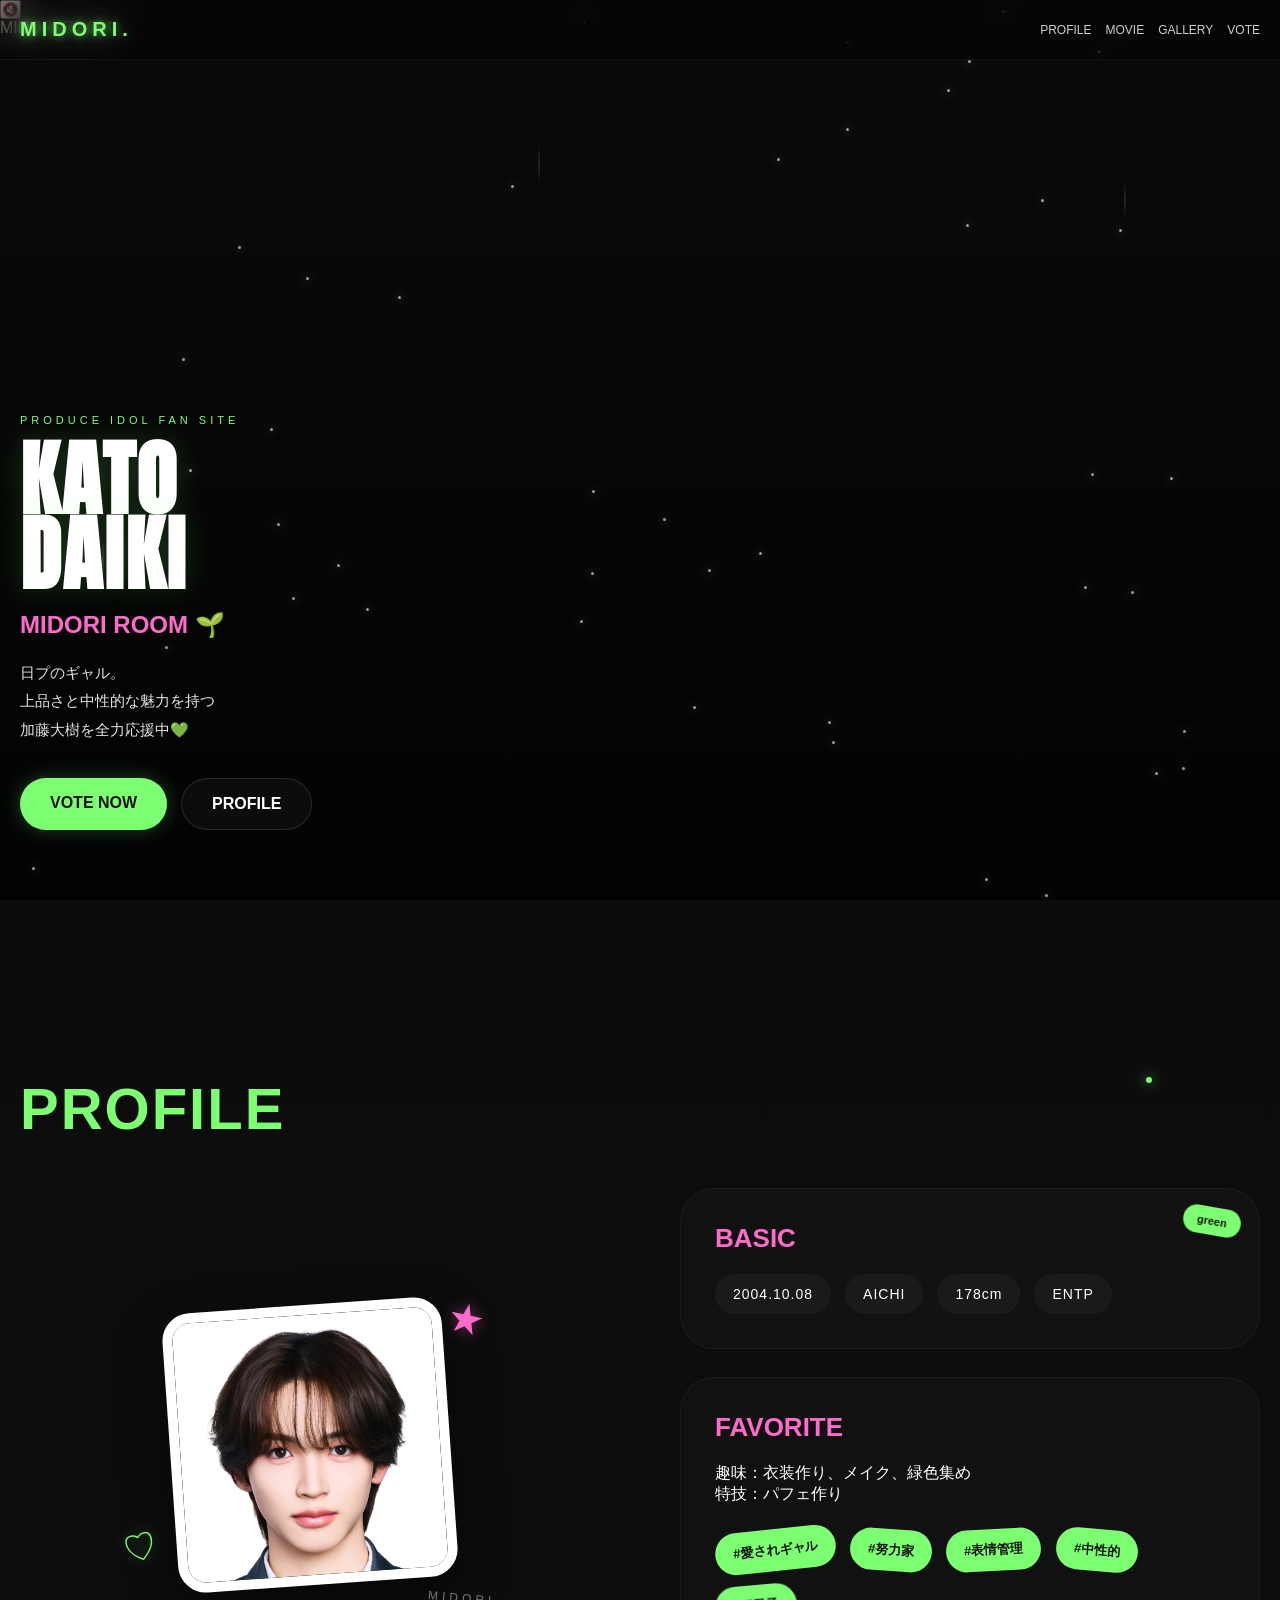
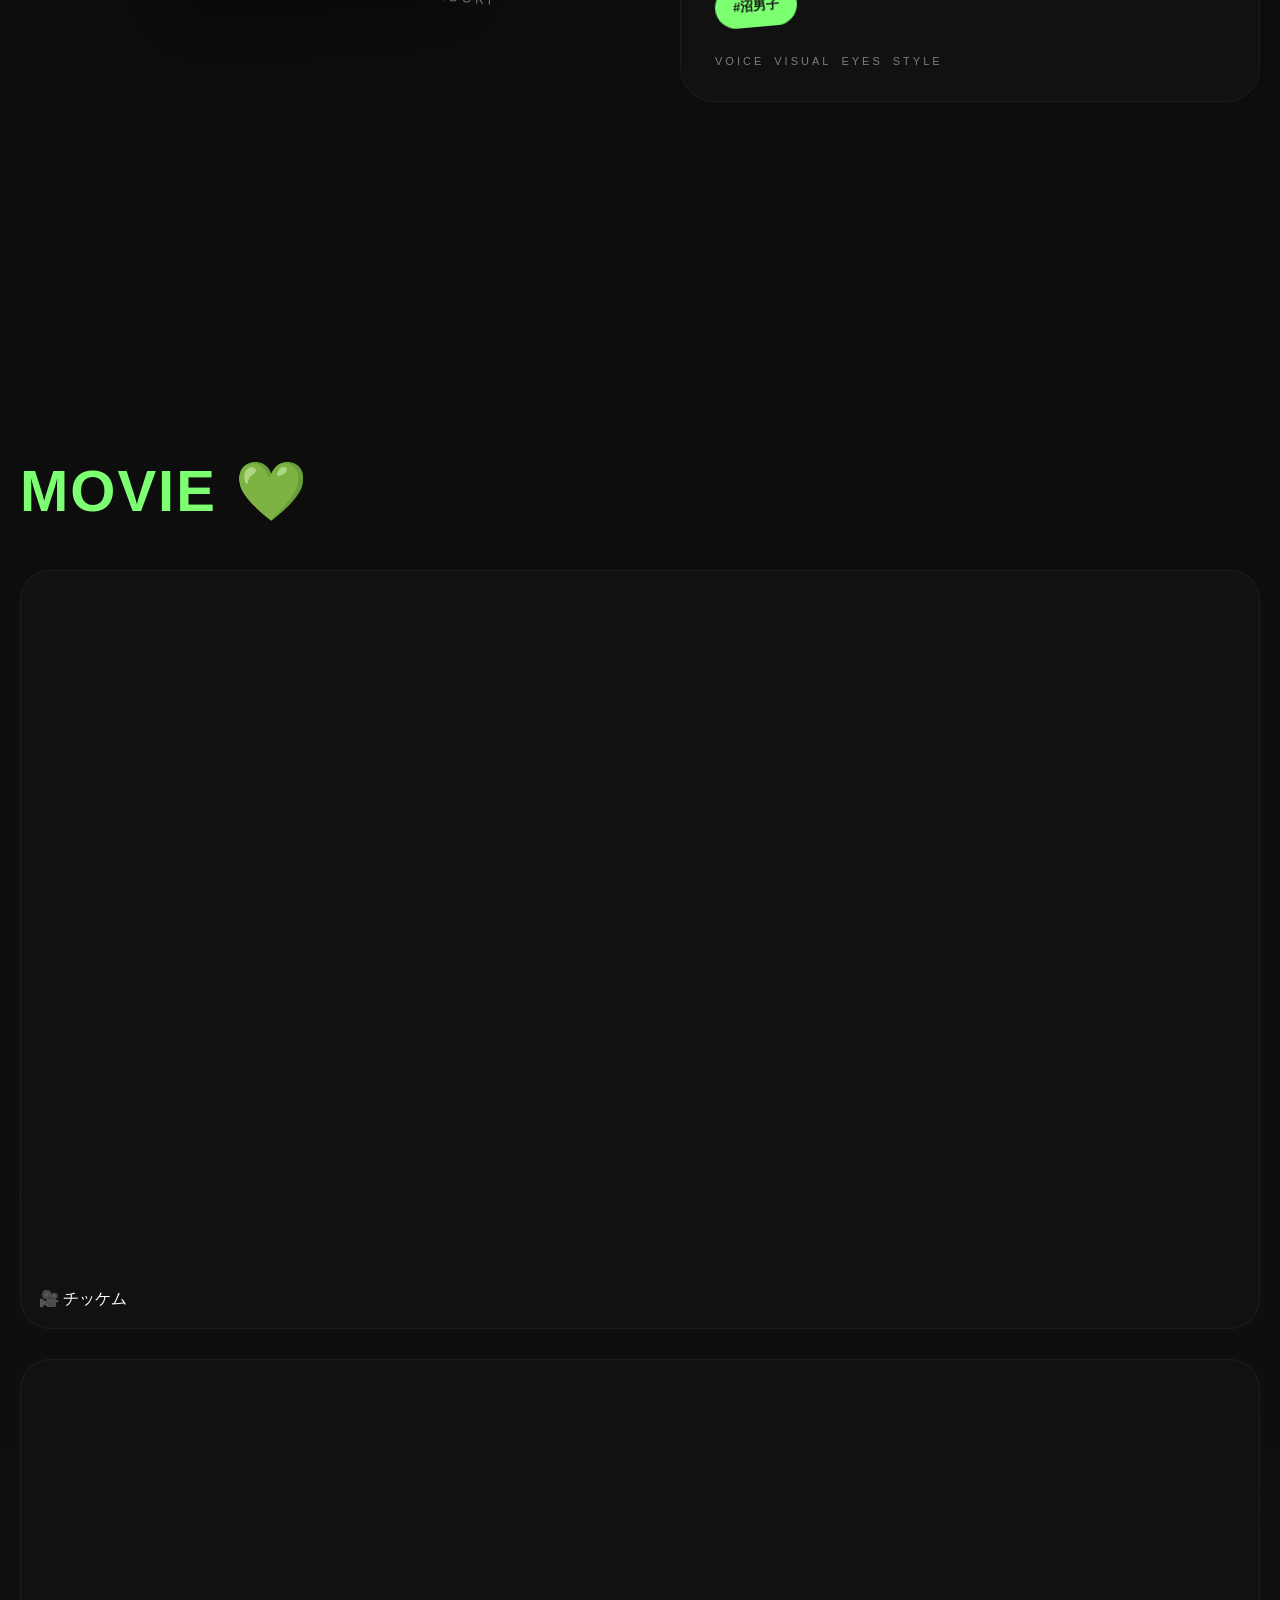
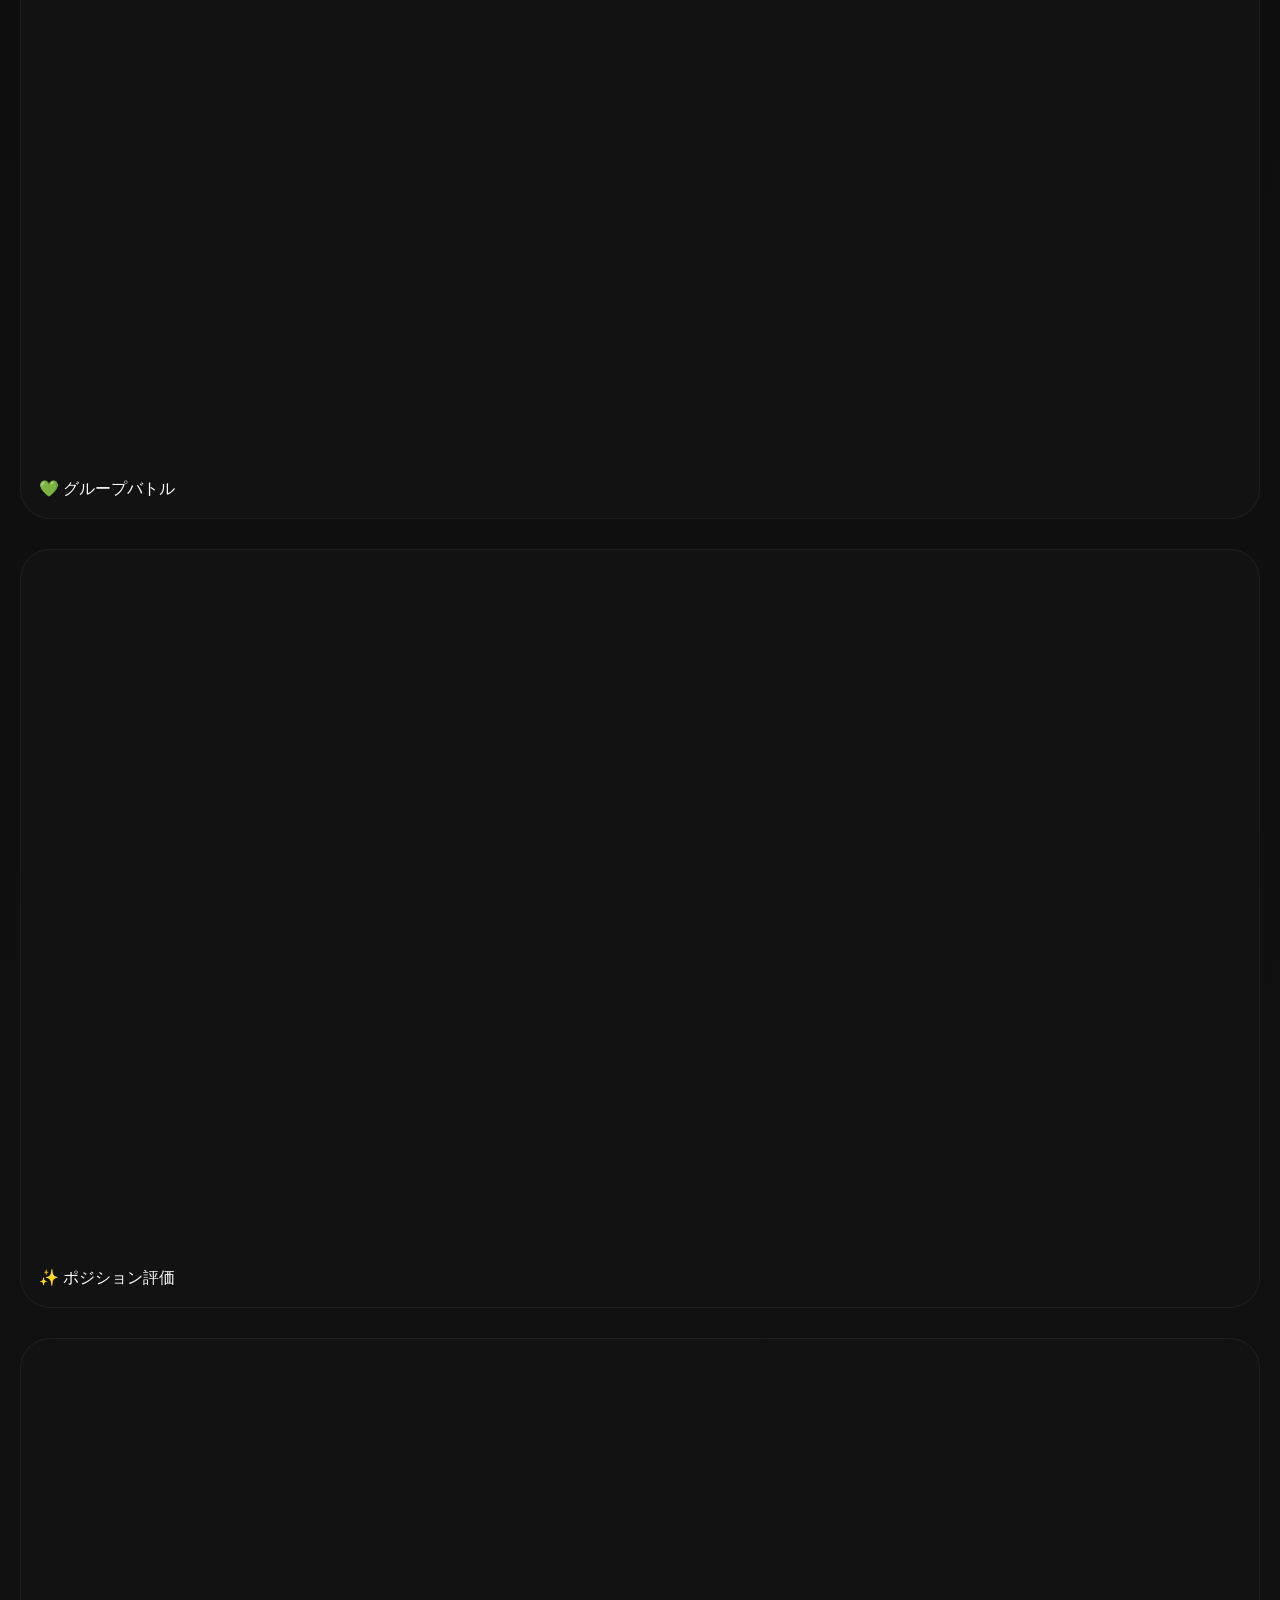
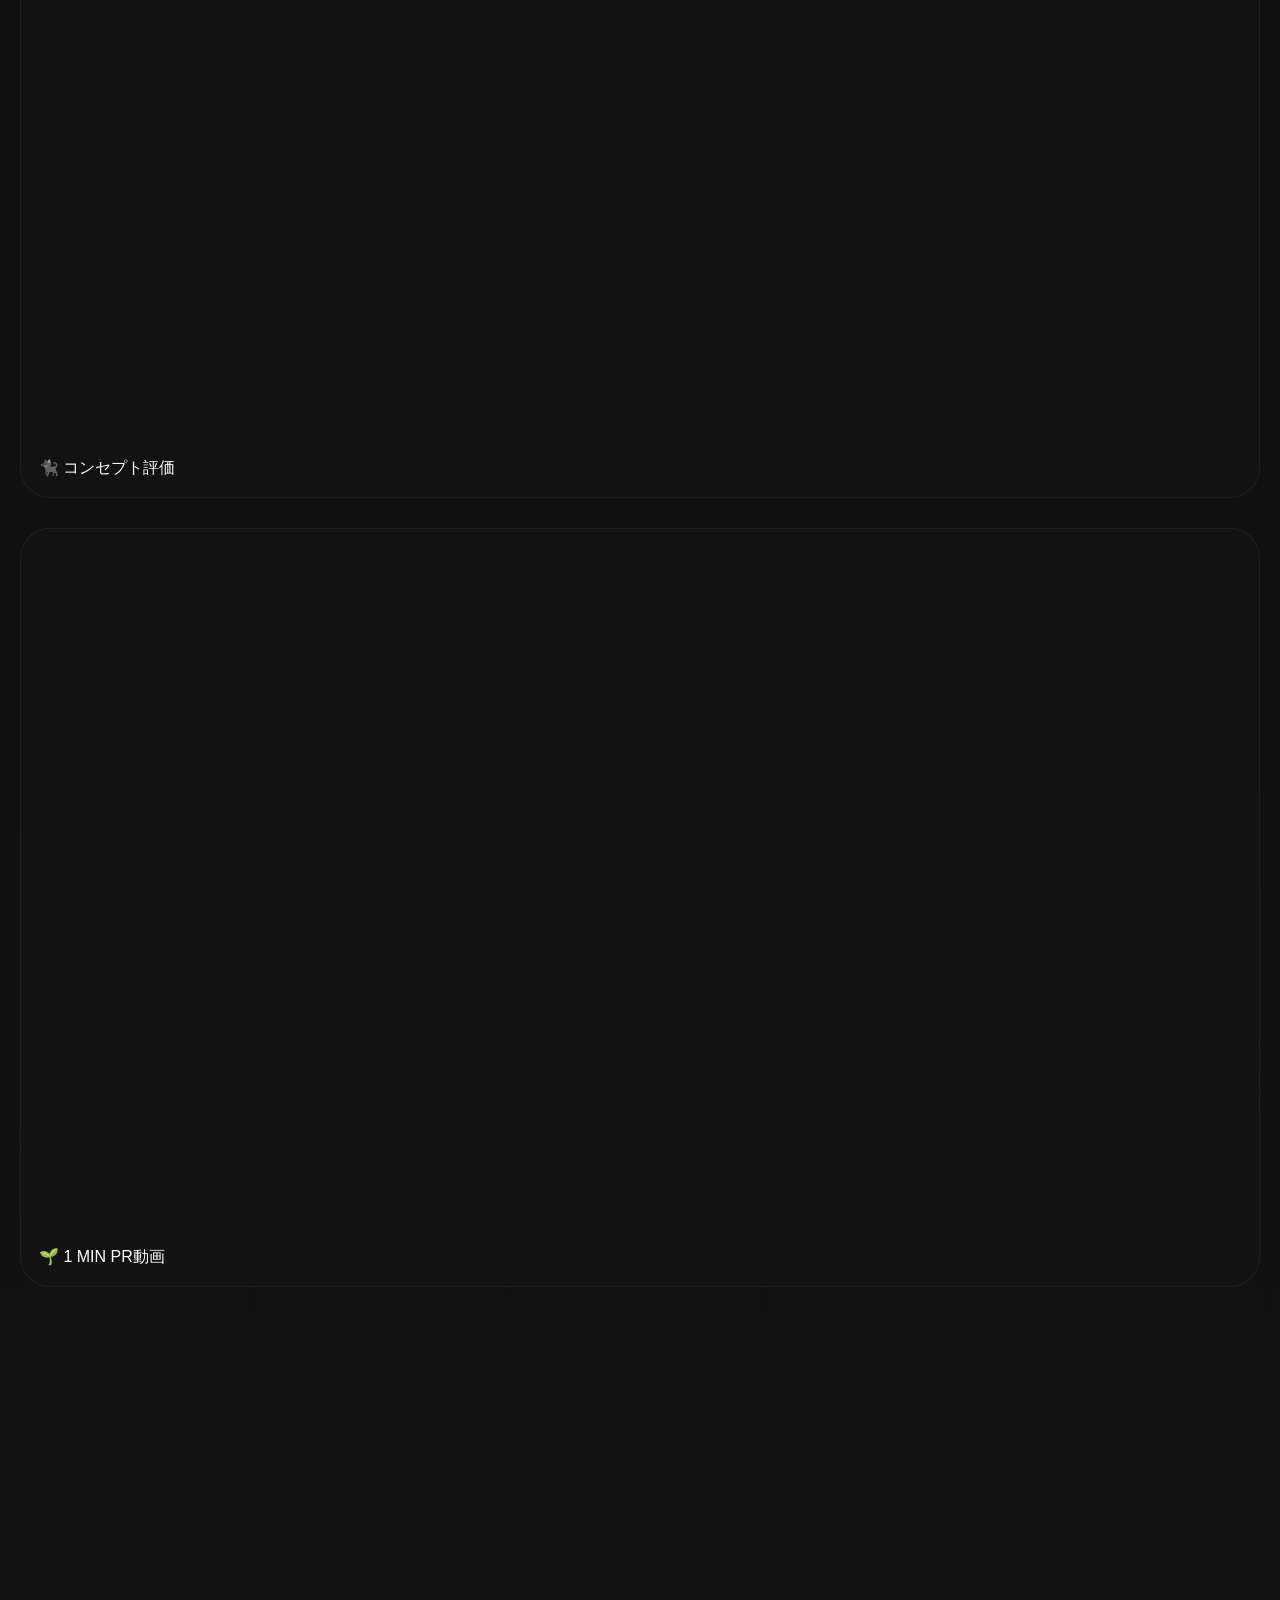
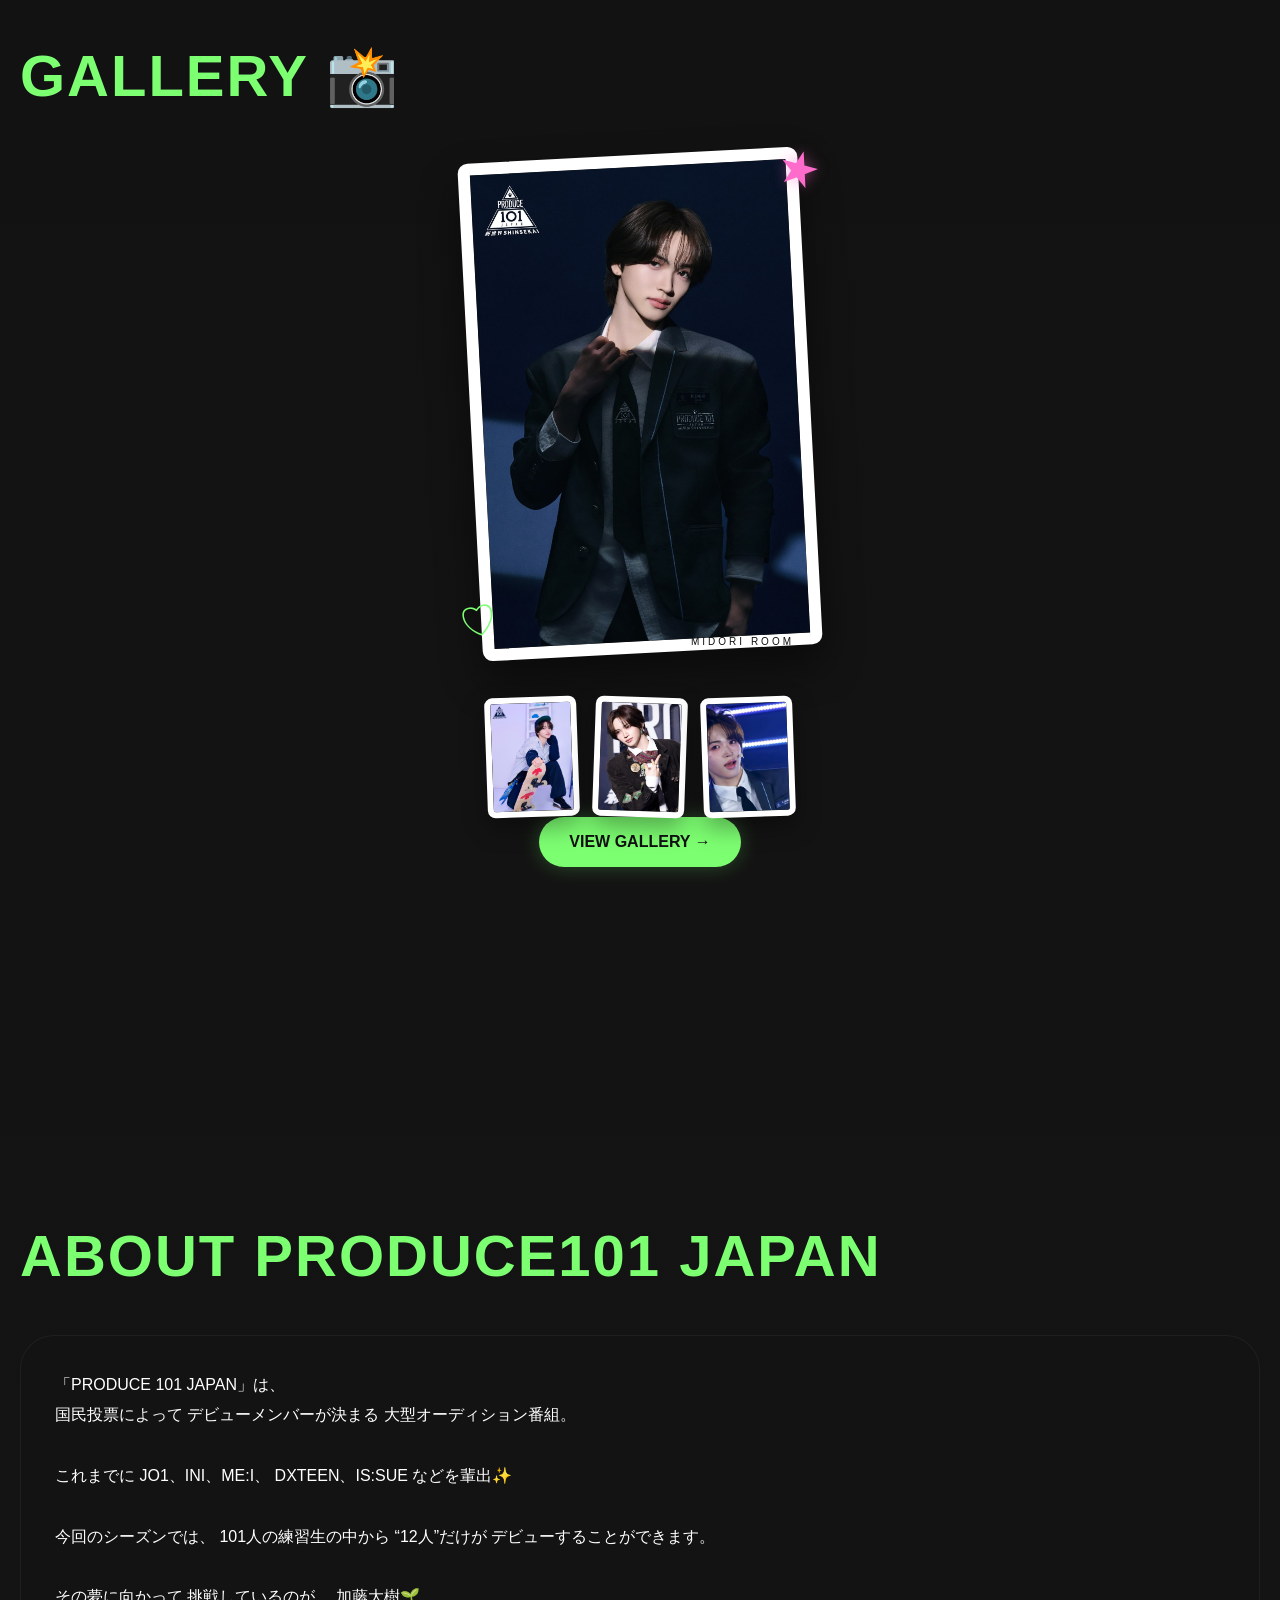
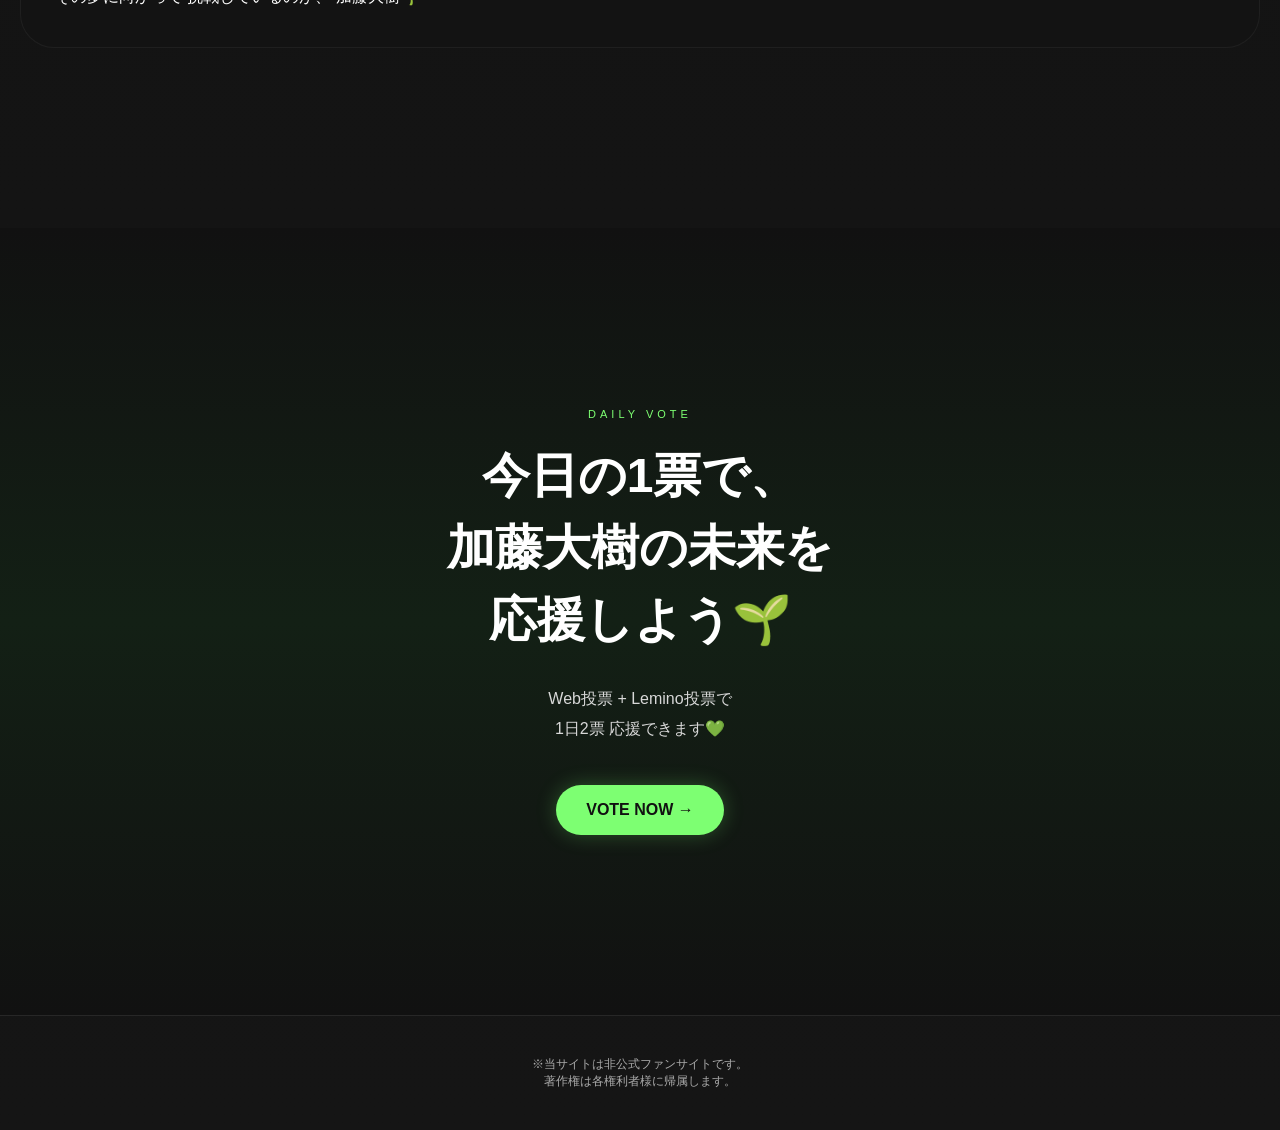
==== commit f63076f6: "Add files via upload" ====
--- a/index.html
+++ b/index.html
@@ -24,10 +24,6 @@
   </head>
 
   <body>
-    <!-- NOISE -->
-
-    <div class="noise"></div>
-
     <!-- LOADING -->
 
     <div class="loader">
@@ -47,8 +43,6 @@
         <a href="#movie"> MOVIE </a>
 
         <a href="gallery.html"> GALLERY </a>
-
-        <a href="archive.html"> ARCHIVE </a>
 
         <a href="vote.html"> VOTE </a>
       </nav>
@@ -70,12 +64,6 @@
       <!-- STAR -->
 
       <div class="stars"></div>
-
-      <!-- FLOAT LINE -->
-
-      <div class="float-line line1"></div>
-
-      <div class="float-line line2"></div>
 
       <!-- FLOAT GLITTER -->
 
@@ -213,54 +201,6 @@
       </div>
     </section>
 
-    <!-- MIDORI CORE -->
-
-    <section class="section midori-core">
-      <div class="blink-dot" style="top: 10%; left: 12%"></div>
-
-      <p class="section-mini">INSIDE MIDORI</p>
-
-      <h2>MIDORI CORE</h2>
-
-      <div class="core-grid">
-        <div class="core-card fade-up rotate-left">
-          <span>01</span>
-
-          <h3>負けず嫌い</h3>
-        </div>
-
-        <div class="core-card fade-up rotate-right">
-          <span>02</span>
-
-          <h3>仲間思い</h3>
-        </div>
-
-        <div class="core-card fade-up rotate-left">
-          <span>03</span>
-
-          <h3>表現力おばけ</h3>
-        </div>
-
-        <div class="core-card fade-up rotate-right">
-          <span>04</span>
-
-          <h3>中性的ビジュ</h3>
-        </div>
-
-        <div class="core-card fade-up rotate-left">
-          <span>05</span>
-
-          <h3>ギャップ</h3>
-        </div>
-
-        <div class="core-card fade-up rotate-right">
-          <span>06</span>
-
-          <h3>努力型</h3>
-        </div>
-      </div>
-    </section>
-
     <!-- MOVIE -->
 
     <section id="movie" class="section">
@@ -324,52 +264,6 @@
       </div>
     </section>
 
-    <!-- MIDORI EDIT -->
-
-    <section class="section-midori-edit fade-up">
-      <p class="archive-mini">MIDORI EDIT</p>
-
-      <h2 class="archive-main-title">
-        MIDORI<br />
-        VIDEO ROOM
-      </h2>
-
-      <h3 class="archive-main-title">
-        23万人のフォロワーいる<br />
-        アカウント削除してまで挑んだ夢
-      </h3>
-      <p class="archive-sub">伝説のミドリのTikTok 🎬</p>
-
-      <div class="edit-grid">
-        <div class="edit-card">
-          <span class="edit-sticker"> LOVE </span>
-
-          <video src="videos/edit1.mp4" autoplay muted loop playsinline></video>
-
-          <div class="edit-overlay">
-            <div>
-              <p class="edit-title">Performance Edit</p>
-
-              <p class="edit-desc">圧倒的存在感と表現力。</p>
-            </div>
-          </div>
-        </div>
-
-        <div class="edit-card">
-          <span class="edit-sticker"> MIDORI </span>
-
-          <video src="videos/edit2.mp4" autoplay muted loop playsinline></video>
-
-          <div class="edit-overlay">
-            <div>
-              <p class="edit-title">Visual Edit</p>
-
-              <p class="edit-desc">ギャルミドリ全開🫶</p>
-            </div>
-          </div>
-        </div>
-      </div>
-    </section>
     <!-- GALLERY -->
 
     <section id="gallery" class="section">
@@ -404,30 +298,6 @@
 
         <a href="gallery.html" class="gallery-btn"> VIEW GALLERY → </a>
       </div>
-    </section>
-
-    <!-- MIDORI ARCHIVE -->
-
-    <section class="section archive-entry">
-      <div class="blink-dot" style="bottom: 20%; left: 20%"></div>
-
-      <p class="section-mini">WORDS FROM MIDORI</p>
-
-      <h2>
-        MIDORI<br />
-
-        ARCHIVE
-      </h2>
-
-      <p class="archive-text">
-        「俺だけ見とけよ！」<br />
-
-        「運命のDestiny」<br />
-
-        ミドリの言葉を集めた展示空間。
-      </p>
-
-      <a href="archive.html" class="archive-btn"> ENTER ARCHIVE → </a>
     </section>
 
     <!-- ABOUT -->
--- a/style.css
+++ b/style.css
@@ -13,6 +13,7 @@
 }
 
 body {
+
     background:
         linear-gradient(180deg,
             #0b0b0b,
@@ -36,14 +37,18 @@
 ========================= */
 
 .loader {
+
     position: fixed;
+
     inset: 0;
 
     background: #0b0b0b;
 
     display: flex;
+
     align-items: center;
     justify-content: center;
+
     flex-direction: column;
 
     z-index: 9999;
@@ -52,12 +57,16 @@
 }
 
 .loader.hide {
+
     opacity: 0;
+
     pointer-events: none;
 }
 
 .loader-logo {
+
     font-size: 48px;
+
     font-weight: 900;
 
     color: #7dff72;
@@ -65,26 +74,34 @@
     text-shadow:
         0 0 18px rgba(125, 255, 114, .7);
 
-    animation: pulse 1.8s infinite alternate;
+    animation:
+        pulse 1.8s infinite alternate;
 }
 
 .loader-text {
+
     margin-top: 18px;
 
     font-size: 10px;
+
     letter-spacing: 5px;
 
-    color: rgba(255, 255, 255, .55);
+    color:
+        rgba(255, 255, 255, .55);
 }
 
 @keyframes pulse {
+
     from {
+
         transform: scale(1);
     }
 
     to {
+
         transform: scale(1.06);
     }
+
 }
 
 /* =========================
@@ -92,6 +109,7 @@
 ========================= */
 
 .header {
+
     position: fixed;
 
     top: 0;
@@ -100,12 +118,14 @@
     width: 100%;
 
     display: flex;
+
     justify-content: space-between;
     align-items: center;
 
     padding: 18px 20px;
 
-    background: rgba(0, 0, 0, .35);
+    background:
+        rgba(0, 0, 0, .35);
 
     backdrop-filter: blur(18px);
 
@@ -116,7 +136,9 @@
 }
 
 .logo {
+
     font-size: 20px;
+
     font-weight: 900;
 
     letter-spacing: 5px;
@@ -134,11 +156,13 @@
 @keyframes logoGlow {
 
     from {
+
         text-shadow:
             0 0 10px rgba(125, 255, 114, .5);
     }
 
     to {
+
         text-shadow:
             0 0 18px rgba(125, 255, 114, .9),
             0 0 28px rgba(125, 255, 114, .3);
@@ -147,11 +171,14 @@
 }
 
 nav {
+
     display: flex;
+
     gap: 14px;
 }
 
 nav a {
+
     color: white;
 
     text-decoration: none;
@@ -164,6 +191,7 @@
 }
 
 nav a:hover {
+
     opacity: 1;
 
     color: #ff6bcb;
@@ -177,6 +205,7 @@
 ========================= */
 
 .hero {
+
     position: relative;
 
     height: 100vh;
@@ -185,6 +214,7 @@
 }
 
 .hero-video {
+
     position: absolute;
 
     inset: 0;
@@ -200,6 +230,7 @@
 }
 
 .overlay {
+
     position: absolute;
 
     inset: 0;
@@ -217,6 +248,7 @@
 ========================= */
 
 .stars {
+
     position: absolute;
 
     inset: 0;
@@ -229,6 +261,7 @@
 }
 
 .star {
+
     position: absolute;
 
     width: 3px;
@@ -250,15 +283,19 @@
 @keyframes twinkle {
 
     0%, 100% {
+
         opacity: .2;
 
-        transform: scale(.5);
+        transform:
+            scale(.5);
     }
 
     50% {
+
         opacity: 1;
 
-        transform: scale(1.5);
+        transform:
+            scale(1.5);
     }
 
 }
@@ -268,6 +305,7 @@
 ========================= */
 
 .float-glitter {
+
     position: absolute;
 
     width: 2px;
@@ -291,6 +329,7 @@
 @keyframes floatLine {
 
     0% {
+
         transform:
             translateY(0px) rotate(12deg);
 
@@ -298,14 +337,17 @@
     }
 
     30% {
+
         opacity: .15;
     }
 
     70% {
+
         opacity: .3;
     }
 
     100% {
+
         transform:
             translateY(-80px) rotate(12deg);
 
@@ -319,6 +361,7 @@
 ========================= */
 
 .hero-content {
+
     position: absolute;
 
     left: 20px;
@@ -333,6 +376,7 @@
 @keyframes fadeUp {
 
     from {
+
         opacity: 0;
 
         transform:
@@ -340,6 +384,7 @@
     }
 
     to {
+
         opacity: 1;
 
         transform:
@@ -349,6 +394,7 @@
 }
 
 .mini {
+
     color: #7dff72;
 
     font-size: 11px;
@@ -359,6 +405,7 @@
 }
 
 h1 {
+
     font-family: 'Anton', sans-serif;
 
     font-size: 82px;
@@ -372,6 +419,7 @@
 }
 
 .hero-sub {
+
     margin-top: 18px;
 
     color: #ff6bcb;
@@ -382,6 +430,7 @@
 }
 
 .hero-text {
+
     margin-top: 20px;
 
     line-height: 1.9;
@@ -392,6 +441,7 @@
 }
 
 .hero-buttons {
+
     display: flex;
 
     gap: 14px;
@@ -407,9 +457,11 @@
 .sub-btn,
 .gallery-btn,
 .vote-main-btn {
+
     display: inline-block;
 
-    padding: 16px 30px;
+    padding:
+        16px 30px;
 
     border-radius: 999px;
 
@@ -423,6 +475,7 @@
 .main-btn,
 .gallery-btn,
 .vote-main-btn {
+
     background: #7dff72;
 
     color: #111;
@@ -432,6 +485,7 @@
 }
 
 .sub-btn {
+
     border:
         1px solid rgba(255, 255, 255, .12);
 
@@ -446,14 +500,18 @@
 .main-btn:hover,
 .gallery-btn:hover,
 .vote-main-btn:hover {
-    transform: translateY(-5px);
+
+    transform:
+        translateY(-5px);
 
     box-shadow:
         0 0 24px rgba(125, 255, 114, .35);
 }
 
 .sub-btn:hover {
-    transform: translateY(-5px);
+
+    transform:
+        translateY(-5px);
 
     border:
         1px solid rgba(255, 107, 203, .25);
@@ -466,12 +524,15 @@
 ========================= */
 
 .section {
+
     position: relative;
 
-    padding: 180px 20px;
+    padding:
+        180px 20px;
 }
 
 .section h2 {
+
     font-size: 58px;
 
     line-height: 1;
@@ -488,6 +549,7 @@
 ========================= */
 
 .profile-layout {
+
     display: flex;
 
     flex-direction: column;
@@ -496,6 +558,7 @@
 }
 
 .profile-image {
+
     position: relative;
 
     display: flex;
@@ -504,17 +567,20 @@
 }
 
 .profile-image img {
+
     width: 72%;
 
     max-width: 280px;
 
     border-radius: 28px;
 
-    border: 10px solid white;
+    border:
+        10px solid white;
 
     background: white;
 
-    transform: rotate(-4deg);
+    transform:
+        rotate(-4deg);
 
     box-shadow:
         0 20px 50px rgba(0, 0, 0, .45);
@@ -523,6 +589,7 @@
 }
 
 .profile-image img:hover {
+
     transform:
         rotate(-1deg) scale(1.03);
 }
@@ -532,6 +599,7 @@
 ========================= */
 
 .doodle-star {
+
     position: absolute;
 
     top: -10px;
@@ -541,13 +609,15 @@
 
     color: #ff6bcb;
 
-    transform: rotate(12deg);
+    transform:
+        rotate(12deg);
 
     text-shadow:
         0 0 15px rgba(255, 107, 203, .45);
 }
 
 .doodle-heart {
+
     position: absolute;
 
     bottom: 5%;
@@ -557,13 +627,15 @@
 
     color: #7dff72;
 
-    transform: rotate(-15deg);
+    transform:
+        rotate(-15deg);
 
     text-shadow:
         0 0 14px rgba(125, 255, 114, .45);
 }
 
 .doodle-mini {
+
     position: absolute;
 
     right: 18%;
@@ -573,9 +645,11 @@
 
     letter-spacing: 4px;
 
-    color: rgba(255, 255, 255, .45);
-
-    transform: rotate(5deg);
+    color:
+        rgba(255, 255, 255, .45);
+
+    transform:
+        rotate(5deg);
 }
 
 /* =========================
@@ -583,6 +657,7 @@
 ========================= */
 
 .profile-info {
+
     display: flex;
 
     flex-direction: column;
@@ -591,12 +666,14 @@
 }
 
 .profile-card {
+
     position: relative;
 
     background:
         rgba(20, 20, 20, .72);
 
-    backdrop-filter: blur(16px);
+    backdrop-filter:
+        blur(16px);
 
     padding: 34px;
 
@@ -611,7 +688,9 @@
 }
 
 .profile-card:hover {
-    transform: translateY(-6px);
+
+    transform:
+        translateY(-6px);
 
     border:
         1px solid rgba(255, 107, 203, .2);
@@ -621,6 +700,7 @@
 }
 
 .profile-card h3 {
+
     color: #ff6bcb;
 
     margin-bottom: 20px;
@@ -629,6 +709,7 @@
 }
 
 .profile-basic {
+
     display: flex;
 
     flex-wrap: wrap;
@@ -637,10 +718,12 @@
 }
 
 .profile-basic p {
+
     background:
         rgba(255, 255, 255, .04);
 
-    padding: 12px 18px;
+    padding:
+        12px 18px;
 
     border-radius: 999px;
 
@@ -654,12 +737,14 @@
 ========================= */
 
 .mini-sticker {
+
     position: absolute;
 
     top: 18px;
     right: 18px;
 
-    padding: 8px 14px;
+    padding:
+        8px 14px;
 
     border-radius: 999px;
 
@@ -667,10 +752,12 @@
 
     font-weight: bold;
 
-    transform: rotate(10deg);
+    transform:
+        rotate(10deg);
 }
 
 .mini-sticker.green {
+
     background: #7dff72;
 
     color: #111;
@@ -681,6 +768,7 @@
 ========================= */
 
 .floating-tags {
+
     display: flex;
 
     flex-wrap: wrap;
@@ -691,11 +779,13 @@
 }
 
 .floating-tags span {
+
     background: #7dff72;
 
     color: #111;
 
-    padding: 12px 18px;
+    padding:
+        12px 18px;
 
     border-radius: 999px;
 
@@ -707,31 +797,43 @@
 }
 
 .floating-tags span:nth-child(1) {
-    transform: rotate(-6deg);
+
+    transform:
+        rotate(-6deg);
 }
 
 .floating-tags span:nth-child(2) {
-    transform: rotate(4deg);
+
+    transform:
+        rotate(4deg);
 }
 
 .floating-tags span:nth-child(3) {
-    transform: rotate(-3deg);
+
+    transform:
+        rotate(-3deg);
 }
 
 .floating-tags span:nth-child(4) {
-    transform: rotate(5deg);
+
+    transform:
+        rotate(5deg);
 }
 
 .floating-tags span:nth-child(5) {
-    transform: rotate(-5deg);
+
+    transform:
+        rotate(-5deg);
 }
 
 .floating-tags span:hover {
+
     background: #ff6bcb;
 
     color: white;
 
-    transform: scale(1.05);
+    transform:
+        scale(1.05);
 }
 
 /* =========================
@@ -739,6 +841,7 @@
 ========================= */
 
 .favorite-points {
+
     display: flex;
 
     flex-wrap: wrap;
@@ -749,6 +852,7 @@
 }
 
 .favorite-points span {
+
     font-size: 11px;
 
     letter-spacing: 3px;
@@ -761,6 +865,7 @@
 ========================= */
 
 .blink-dot {
+
     position: absolute;
 
     width: 6px;
@@ -780,15 +885,19 @@
 @keyframes blinkDot {
 
     0%, 100% {
+
         opacity: .2;
 
-        transform: scale(.7);
+        transform:
+            scale(.7);
     }
 
     50% {
+
         opacity: 1;
 
-        transform: scale(1.5);
+        transform:
+            scale(1.5);
     }
 
 }
@@ -798,6 +907,7 @@
 ========================= */
 
 .movie-grid {
+
     display: flex;
 
     flex-direction: column;
@@ -806,6 +916,7 @@
 }
 
 .movie-card {
+
     background:
         rgba(20, 20, 20, .72);
 
@@ -820,26 +931,31 @@
 }
 
 .movie-card:hover {
-    transform: translateY(-6px);
+
+    transform:
+        translateY(-6px);
 }
 
 iframe {
+
     width: 100%;
 
-    aspect-ratio: 16 / 9;
+    aspect-ratio: 16/9;
 
     border: none;
 }
 
 .movie-card p {
+
     padding: 18px;
 }
 
 /* =========================
-   GALLERY PREVIEW
+   GALLERY
 ========================= */
 
 .gallery-preview {
+
     display: flex;
 
     flex-direction: column;
@@ -848,21 +964,25 @@
 }
 
 .gallery-main-photo {
+
     position: relative;
 }
 
 .gallery-main-photo img {
+
     width: 100%;
 
     max-width: 340px;
 
-    border: 12px solid white;
+    border:
+        12px solid white;
 
     background: white;
 
     border-radius: 10px;
 
-    transform: rotate(-3deg);
+    transform:
+        rotate(-3deg);
 
     box-shadow:
         0 20px 40px rgba(0, 0, 0, .45);
@@ -871,11 +991,17 @@
 }
 
 .gallery-main-photo img:hover {
+
     transform:
         rotate(-1deg) scale(1.02);
 }
 
+/* =========================
+   GALLERY STICKER
+========================= */
+
 .gallery-sticker {
+
     position: absolute;
 
     top: -14px;
@@ -885,13 +1011,15 @@
 
     color: #ff6bcb;
 
-    transform: rotate(15deg);
+    transform:
+        rotate(15deg);
 
     text-shadow:
         0 0 14px rgba(255, 107, 203, .5);
 }
 
 .gallery-heart {
+
     position: absolute;
 
     bottom: 10px;
@@ -901,10 +1029,12 @@
 
     color: #7dff72;
 
-    transform: rotate(-12deg);
+    transform:
+        rotate(-12deg);
 }
 
 .polaroid-note {
+
     position: absolute;
 
     bottom: 10px;
@@ -922,6 +1052,7 @@
 ========================= */
 
 .mini-gallery {
+
     display: flex;
 
     gap: 16px;
@@ -934,12 +1065,14 @@
 }
 
 .mini-photo {
+
     width: 92px;
     height: 120px;
 
     object-fit: cover;
 
-    border: 6px solid white;
+    border:
+        6px solid white;
 
     background: white;
 
@@ -951,15 +1084,20 @@
     transition: .35s;
 }
 
-.mini-photo.rotate-left {
-    transform: rotate(-6deg);
-}
-
-.mini-photo.rotate-right {
-    transform: rotate(5deg);
+.rotate-left {
+
+    transform:
+        rotate(-6deg);
+}
+
+.rotate-right {
+
+    transform:
+        rotate(5deg);
 }
 
 .mini-photo:hover {
+
     transform:
         rotate(0deg) scale(1.08);
 }
@@ -969,6 +1107,7 @@
 ========================= */
 
 .about-card {
+
     background:
         rgba(20, 20, 20, .72);
 
@@ -987,9 +1126,11 @@
 ========================= */
 
 .final-vote {
+
     position: relative;
 
-    padding: 180px 24px;
+    padding:
+        180px 24px;
 
     text-align: center;
 
@@ -1001,6 +1142,7 @@
 }
 
 .vote-mini {
+
     color: #7dff72;
 
     font-size: 11px;
@@ -1011,6 +1153,7 @@
 }
 
 .final-vote h2 {
+
     font-size: 48px;
 
     line-height: 1.5;
@@ -1019,6 +1162,7 @@
 }
 
 .vote-text {
+
     line-height: 1.9;
 
     color: #d8d8d8;
@@ -1031,6 +1175,7 @@
 ========================= */
 
 .footer {
+
     padding: 40px 20px;
 
     text-align: center;
@@ -1048,17 +1193,21 @@
 ========================= */
 
 .fade-up {
+
     opacity: 0;
 
-    transform: translateY(40px);
+    transform:
+        translateY(40px);
 
     transition: 1s;
 }
 
 .fade-up.show {
+
     opacity: 1;
 
-    transform: translateY(0);
+    transform:
+        translateY(0);
 }
 
 /* =========================
@@ -1066,6 +1215,7 @@
 ========================= */
 
 .glitter {
+
     position: fixed;
 
     width: 10px;
@@ -1083,6 +1233,7 @@
 
 .glitter::before,
 .glitter::after {
+
     content: "";
 
     position: absolute;
@@ -1097,6 +1248,7 @@
 }
 
 .glitter::before {
+
     width: 2px;
     height: 12px;
 
@@ -1105,6 +1257,7 @@
 }
 
 .glitter::after {
+
     width: 12px;
     height: 2px;
 
@@ -1115,6 +1268,7 @@
 @keyframes glitterAnim {
 
     0% {
+
         transform:
             scale(.3) rotate(0deg);
 
@@ -1122,10 +1276,12 @@
     }
 
     30% {
+
         opacity: 1;
     }
 
     100% {
+
         transform:
             scale(1.8) rotate(25deg) translateY(-18px);
 
@@ -1135,37 +1291,79 @@
 }
 
 /* =========================
-   GALLERY PAGE ONLY
-========================= */
-
-body.gallery-page .gallery-hero {
-    padding: 150px 24px 90px;
+   PC
+========================= */
+
+@media(min-width:900px) {
+
+    .profile-layout {
+
+        flex-direction: row;
+
+        align-items: center;
+
+        gap: 80px;
+    }
+
+    .profile-image,
+    .profile-info {
+
+        flex: 1;
+    }
+
+}
+
+@media(max-width:768px) {
+
+    h1 {
+
+        font-size: 62px;
+    }
+
+    .section {
+
+        padding:
+            140px 20px;
+    }
+
+    .section h2 {
+
+        font-size: 44px;
+    }
+
+}
+
+/* =========================
+   GALLERY PAGE
+========================= */
+
+.gallery-hero {
+
+    padding:
+        140px 24px 80px;
 
     text-align: center;
+}
+
+.gallery {
+
+    column-count: 2;
+
+    column-gap: 18px;
+
+    padding:
+        0 18px 120px;
+}
+
+.photo {
 
     position: relative;
-}
-
-body.gallery-page .gallery {
-    column-count: 2;
-
-    column-gap: 18px;
-
-    padding: 0 18px 120px;
-
-    max-width: 1200px;
-
-    margin: auto;
-}
-
-body.gallery-page .photo {
-    position: relative;
 
     margin-bottom: 18px;
 
     break-inside: avoid;
 
-    border-radius: 30px;
+    border-radius: 28px;
 
     overflow: hidden;
 
@@ -1180,7 +1378,8 @@
     transition: .45s;
 }
 
-body.gallery-page .photo:hover {
+.photo:hover {
+
     transform:
         translateY(-6px) scale(1.02);
 
@@ -1189,13 +1388,15 @@
         0 0 24px rgba(125, 255, 114, .12);
 }
 
-body.gallery-page .photo img {
+.photo img {
+
     width: 100%;
 
     display: block;
 }
 
-body.gallery-page .photo::after {
+.photo::after {
+
     content: "MIDORI ROOM";
 
     position: absolute;
@@ -1212,793 +1413,251 @@
     background:
         rgba(0, 0, 0, .35);
 
-    padding: 8px 12px;
+    padding:
+        8px 12px;
 
     border-radius: 999px;
 
     backdrop-filter: blur(10px);
 }
 
-body.gallery-page .rotate-left {
-    transform: rotate(-2deg);
-}
-
-body.gallery-page .rotate-right {
-    transform: rotate(2deg);
-}
-
-body.gallery-page .photo-sticker {
+/* ROTATE */
+
+.rotate-left {
+
+    transform:
+        rotate(-2deg);
+}
+
+.rotate-right {
+
+    transform:
+        rotate(2deg);
+}
+
+/* STICKER */
+
+.photo-sticker {
+
+    position: absolute;
+
+    top: 10px;
+    right: 12px;
+
+    font-size: 28px;
+
+    color: #ff6bcb;
+
+    text-shadow:
+        0 0 14px rgba(255, 107, 203, .45);
+
+    transform:
+        rotate(12deg);
+}
+
+.photo-heart {
+
+    position: absolute;
+
+    bottom: 40px;
+    right: 14px;
+
+    font-size: 26px;
+
+    color: #7dff72;
+
+    transform:
+        rotate(-10deg);
+}
+
+.mini-star {
+
+    position: absolute;
+
+    top: 14px;
+    left: 14px;
+
+    font-size: 24px;
+
+    color: #7dff72;
+}
+
+.mini-tag {
+
+    position: absolute;
+
+    top: 14px;
+    left: 14px;
+
+    background: #ff6bcb;
+
+    color: white;
+
+    padding:
+        8px 12px;
+
+    border-radius: 999px;
+
+    font-size: 10px;
+
+    letter-spacing: 1px;
+
+    transform:
+        rotate(-8deg);
+}
+
+/* QUOTE */
+
+.quote {
+
+    padding:
+        0 30px 120px;
+
+    text-align: center;
+}
+
+.quote p {
+
+    font-size: 20px;
+
+    line-height: 2.2;
+
+    color: #f3f3f3;
+
+    font-weight: 300;
+}
+
+.quote span {
+
+    color: #7dff72;
+}
+
+/* FINAL */
+
+.gallery-final {
+
+    padding:
+        120px 24px;
+
+    text-align: center;
+}
+
+/* =========================
+   GALLERY PAGE ONLY
+========================= */
+
+.gallery-hero {
+
+    padding:
+        150px 24px 90px;
+
+    text-align: center;
+
+    position: relative;
+}
+
+.gallery {
+
+    column-count: 2;
+
+    column-gap: 18px;
+
+    padding:
+        0 18px 120px;
+
+    max-width: 1200px;
+
+    margin: auto;
+}
+
+.photo {
+
+    position: relative;
+
+    margin-bottom: 18px;
+
+    break-inside: avoid;
+
+    border-radius: 30px;
+
+    overflow: hidden;
+
+    background: #1a1a1a;
+
+    border:
+        1px solid rgba(255, 255, 255, .05);
+
+    box-shadow:
+        0 10px 30px rgba(0, 0, 0, .45);
+
+    transition: .45s;
+}
+
+.photo:hover {
+
+    transform:
+        translateY(-6px) scale(1.02);
+
+    box-shadow:
+        0 15px 40px rgba(0, 0, 0, .55),
+        0 0 24px rgba(125, 255, 114, .12);
+}
+
+.photo img {
+
+    width: 100%;
+
+    display: block;
+}
+
+.photo::after {
+
+    content: "MIDORI ROOM";
+
+    position: absolute;
+
+    bottom: 14px;
+    left: 14px;
+
+    font-size: 10px;
+
+    letter-spacing: 2px;
+
+    color: white;
+
+    background:
+        rgba(0, 0, 0, .35);
+
+    padding:
+        8px 12px;
+
+    border-radius: 999px;
+
+    backdrop-filter: blur(10px);
+}
+
+/* ROTATE */
+
+.rotate-left {
+
+    transform:
+        rotate(-2deg);
+}
+
+.rotate-right {
+
+    transform:
+        rotate(2deg);
+}
+
+/* STICKER */
+
+.photo-sticker {
+
     position: absolute;
 
     top: 12px;
     right: 12px;
 
     font-size: 28px;
-
-    color: #ff6bcb;
-
-    text-shadow:
-        0 0 14px rgba(255, 107, 203, .45);
-
-    transform: rotate(12deg);
-}
-
-body.gallery-page .photo-heart {
-    position: absolute;
-
-    bottom: 40px;
-    right: 14px;
-
-    font-size: 26px;
-
-    color: #7dff72;
-
-    transform: rotate(-10deg);
-}
-
-body.gallery-page .mini-star {
-    position: absolute;
-
-    top: 14px;
-    left: 14px;
-
-    font-size: 24px;
-
-    color: #7dff72;
-}
-
-body.gallery-page .mini-tag {
-    position: absolute;
-
-    top: 14px;
-    left: 14px;
-
-    background: #ff6bcb;
-
-    color: white;
-
-    padding: 8px 12px;
-
-    border-radius: 999px;
-
-    font-size: 10px;
-
-    letter-spacing: 1px;
-
-    transform: rotate(-8deg);
-}
-
-body.gallery-page .quote {
-    padding: 0 30px 120px;
-
-    text-align: center;
-}
-
-body.gallery-page .quote p {
-    font-size: 20px;
-
-    line-height: 2.2;
-
-    color: #f3f3f3;
-
-    font-weight: 300;
-}
-
-body.gallery-page .quote span {
-    color: #7dff72;
-}
-
-body.gallery-page .gallery-final {
-    padding: 120px 24px;
-
-    text-align: center;
-}
-
-/* =========================
-   ARCHIVE PAGE ONLY
-========================= */
-
-body.archive-page .archive-grid {
-    display: grid;
-
-    grid-template-columns:
-        repeat(2, 1fr);
-
-    gap: 24px;
-
-    padding: 0 22px 120px;
-
-    max-width: 1200px;
-
-    margin: auto;
-}
-
-body.archive-page .archive-card {
-    position: relative;
-
-    background:
-        rgba(20, 20, 20, .72);
-
-    backdrop-filter: blur(16px);
-
-    border-radius: 30px;
-
-    padding: 34px;
-
-    overflow: hidden;
-
-    border:
-        1px solid rgba(255, 255, 255, .05);
-
-    transition: .4s;
-}
-
-body.archive-page .archive-card:hover {
-    transform: translateY(-6px);
-
-    border:
-        1px solid rgba(125, 255, 114, .25);
-
-    box-shadow:
-        0 0 30px rgba(125, 255, 114, .1);
-}
-
-body.archive-page .archive-number {
-    color: #7dff72;
-
-    font-size: 11px;
-
-    letter-spacing: 4px;
-
-    margin-bottom: 16px;
-}
-
-body.archive-page .archive-title {
-    font-size: 32px;
-
-    margin-bottom: 18px;
-}
-
-body.archive-page .archive-text {
-    line-height: 2;
-
-    color: #d8d8d8;
-
-    font-size: 14px;
-}
-
-body.archive-page .archive-word {
-    position: absolute;
-
-    right: -10px;
-    bottom: -20px;
-
-    font-size: 72px;
-
-    font-weight: 900;
-
-    opacity: .05;
-
-    color: #7dff72;
-}
-
-/* ========================================
-   MIDORI EDIT
-======================================== */
-
-.section-midori-edit {
-
-    padding: 120px 22px 160px;
-
-    text-align: center;
-
-    max-width: 1300px;
-
-    margin: auto;
-}
-
-.archive-mini {
-
-    color: #7dff72;
-
-    font-size: 11px;
-
-    letter-spacing: 5px;
-
-    margin-bottom: 18px;
-}
-
-.archive-main-title {
-
-    font-size: 64px;
-
-    line-height: 1.1;
-
-    margin-bottom: 24px;
-
-    font-family: 'Anton', sans-serif;
-}
-
-.archive-sub {
-
-    line-height: 2;
-
-    color: #d8d8d8;
-
-    margin-bottom: 70px;
-
-    font-size: 15px;
-}
-
-/* GRID */
-
-.edit-grid {
-
-    display: grid;
-
-    grid-template-columns:
-        repeat(auto-fit, minmax(280px, 1fr));
-
-    gap: 28px;
-}
-
-/* CARD */
-
-.edit-card {
-
-    position: relative;
-
-    overflow: hidden;
-
-    border-radius: 34px;
-
-    background:
-        rgba(20, 20, 20, .72);
-
-    border:
-        1px solid rgba(255, 255, 255, .06);
-
-    backdrop-filter: blur(14px);
-
-    transition: .45s;
-
-    box-shadow:
-        0 10px 30px rgba(0, 0, 0, .45);
-}
-
-.edit-card:hover {
-
-    transform:
-        translateY(-8px);
-
-    border:
-        1px solid rgba(125, 255, 114, .25);
-
-    box-shadow:
-        0 0 30px rgba(125, 255, 114, .12);
-}
-
-/* VIDEO */
-
-.edit-card video {
-
-    width: 100%;
-
-    display: block;
-
-    aspect-ratio: 9/16;
-
-    object-fit: cover;
-}
-
-/* OVERLAY */
-
-.edit-overlay {
-
-    position: absolute;
-
-    inset: 0;
-
-    background:
-        linear-gradient(to top,
-            rgba(0, 0, 0, .75),
-            rgba(0, 0, 0, 0));
-
-    display: flex;
-
-    align-items: flex-end;
-
-    padding: 24px;
-}
-
-/* TEXT */
-
-.edit-title {
-
-    font-size: 20px;
-
-    font-weight: 800;
-
-    margin-bottom: 8px;
-}
-
-.edit-desc {
-
-    font-size: 13px;
-
-    line-height: 1.8;
-
-    color: rgba(255, 255, 255, .78);
-}
-
-/* STICKER */
-
-.edit-sticker {
-
-    position: absolute;
-
-    top: 14px;
-    right: 14px;
-
-    background: #7dff72;
-
-    color: #111;
-
-    padding:
-        8px 14px;
-
-    border-radius: 999px;
-
-    font-size: 10px;
-
-    font-weight: bold;
-
-    letter-spacing: 2px;
-
-    transform:
-        rotate(8deg);
-}
-
-/* MOBILE */
-
-@media(max-width:768px) {
-
-    .archive-main-title {
-
-        font-size: 42px;
-    }
-
-}
-
-/* =========================
-   PC
-========================= */
-
-@media(min-width:900px) {
-
-    .profile-layout {
-        flex-direction: row;
-
-        align-items: center;
-
-        gap: 80px;
-    }
-
-    .profile-image,
-    .profile-info {
-        flex: 1;
-    }
-
-}
-
-/* =========================
-   MOBILE
-========================= */
-
-@media(max-width:768px) {
-
-    h1 {
-        font-size: 62px;
-    }
-
-    .section {
-        padding: 140px 20px;
-    }
-
-    .section h2 {
-        font-size: 44px;
-    }
-
-    body.gallery-page .gallery {
-        column-count: 1;
-
-        column-gap: 14px;
-
-        padding: 0 14px 100px;
-    }
-
-    body.archive-page .archive-grid {
-        grid-template-columns: 1fr;
-    }
-
-    .edit-grid {
-        grid-template-columns: 1fr;
-    }
-
-    .archive-main-title {
-        font-size: 34px;
-    }
-
-}
-
-/* ========================================
-   ARCHIVE BUTTON
-======================================== */
-
-.archive-btn-wrap {
-
-    text-align: center;
-
-    margin-top: 50px;
-}
-
-.archive-btn {
-
-    display: inline-flex;
-
-    align-items: center;
-
-    gap: 12px;
-
-    padding: 18px 34px;
-
-    border-radius: 999px;
-
-    text-decoration: none;
-
-    color: #111;
-
-    background: #7dff72;
-
-    font-weight: 900;
-
-    letter-spacing: 2px;
-
-    box-shadow:
-        0 0 24px rgba(125, 255, 114, .25);
-
-    transition: .35s;
-}
-
-.archive-btn:hover {
-
-    transform:
-        translateY(-6px) scale(1.03);
-
-    box-shadow:
-        0 0 34px rgba(125, 255, 114, .45);
-}
-
-/* ========================================
-   ARCHIVE HERO
-======================================== */
-
-body.archive-page .archive-hero {
-
-    padding: 180px 24px 100px;
-
-    text-align: center;
-
-    position: relative;
-}
-
-body.archive-page .archive-hero h1 {
-
-    font-size: 72px;
-
-    line-height: .95;
-
-    margin-bottom: 24px;
-}
-
-body.archive-page .archive-hero p {
-
-    color: #d8d8d8;
-
-    line-height: 2;
-}
-
-/* ========================================
-   ARCHIVE GRID
-======================================== */
-
-body.archive-page .archive-grid {
-
-    display: grid;
-
-    grid-template-columns: repeat(2, 1fr);
-
-    gap: 26px;
-
-    max-width: 1200px;
-
-    margin: auto;
-
-    padding: 0 22px 140px;
-}
-
-body.archive-page .archive-card {
-
-    position: relative;
-
-    overflow: hidden;
-
-    padding: 38px;
-
-    border-radius: 34px;
-
-    background:
-        rgba(20, 20, 20, .72);
-
-    backdrop-filter: blur(16px);
-
-    border:
-        1px solid rgba(255, 255, 255, .05);
-
-    transition: .4s;
-}
-
-body.archive-page .archive-card:hover {
-
-    transform:
-        translateY(-8px);
-
-    border:
-        1px solid rgba(125, 255, 114, .25);
-
-    box-shadow:
-        0 0 30px rgba(125, 255, 114, .1);
-}
-
-body.archive-page .archive-number {
-
-    color: #7dff72;
-
-    font-size: 11px;
-
-    letter-spacing: 4px;
-
-    margin-bottom: 18px;
-}
-
-body.archive-page .archive-title {
-
-    font-size: 34px;
-
-    margin-bottom: 20px;
-}
-
-body.archive-page .archive-text {
-
-    line-height: 2;
-
-    color: #d8d8d8;
-}
-
-body.archive-page .archive-word {
-
-    position: absolute;
-
-    right: -10px;
-    bottom: -24px;
-
-    font-size: 90px;
-
-    font-weight: 900;
-
-    opacity: .05;
-
-    color: #7dff72;
-}
-
-/* ========================================
-   MIDORI EDIT
-======================================== */
-
-.section-midori-edit {
-
-    padding: 80px 22px 140px;
-
-    max-width: 1200px;
-
-    margin: auto;
-
-    text-align: center;
-}
-
-.archive-main-title {
-
-    font-size: 56px;
-
-    line-height: 1.2;
-
-    margin-bottom: 24px;
-}
-
-.archive-sub {
-
-    color: #d8d8d8;
-
-    line-height: 2;
-
-    margin-bottom: 60px;
-}
-
-.edit-grid {
-
-    display: grid;
-
-    grid-template-columns: repeat(2, 1fr);
-
-    gap: 24px;
-}
-
-.edit-grid video {
-
-    width: 100%;
-
-    border-radius: 32px;
-
-    background: #111;
-
-    border:
-        1px solid rgba(255, 255, 255, .05);
-
-    box-shadow:
-        0 10px 30px rgba(0, 0, 0, .45);
-
-    transition: .4s;
-}
-
-.edit-grid video:hover {
-
-    transform:
-        translateY(-6px) scale(1.01);
-
-    box-shadow:
-        0 0 24px rgba(125, 255, 114, .18);
-}
-
-/* ========================================
-   QUOTE
-======================================== */
-
-body.archive-page .quote {
-
-    padding: 0 30px 140px;
-
-    text-align: center;
-
-    max-width: 900px;
-
-    margin: auto;
-}
-
-body.archive-page .quote p {
-
-    font-size: 28px;
-
-    line-height: 2.2;
-
-    font-weight: 300;
-
-    color: #f3f3f3;
-}
-
-body.archive-page .quote span {
-
-    color: #7dff72;
-}
-
-/* ========================================
-   MOBILE
-======================================== */
-
-@media(max-width:768px) {
-
-    body.archive-page .archive-grid {
-
-        grid-template-columns: 1fr;
-    }
-
-    .edit-grid {
-
-        grid-template-columns: 1fr;
-    }
-
-    body.archive-page .archive-hero h1 {
-
-        font-size: 52px;
-    }
-
-    .archive-main-title {
-
-        font-size: 38px;
-    }
-
-    body.archive-page .quote p {
-
-        font-size: 22px;
-    }
-}
-
-body.archive-page .quote {
-
-    display: flex;
-
-    flex-direction: column;
-
-    gap: 20px;
-
-    max-width: 900px;
-
-    margin: auto;
-
-    padding: 0 24px 140px;
-}
-
-body.archive-page .quote p {
-
-    background:
-        rgba(20, 20, 20, .72);
-
-    border:
-        1px solid rgba(255, 255, 255, .05);
-
-    backdrop-filter: blur(16px);
-
-    border-radius: 28px;
-
-    padding: 30px;
-
-    font-size: 24px;
-
-    line-height: 1.8;
-
-    transition: .35s;
-
-    box-shadow:
-        0 10px 30px rgba(0, 0, 0, .35);
-}
-
-body.archive-page .quote p:hover {
-
-    transform:
-        translateY(-4px);
-
-    border:
-        1px solid rgba(125, 255, 114, .25);
-
-    box-shadow:
-        0 0 24px rgba(125, 255, 114, .12);
 }
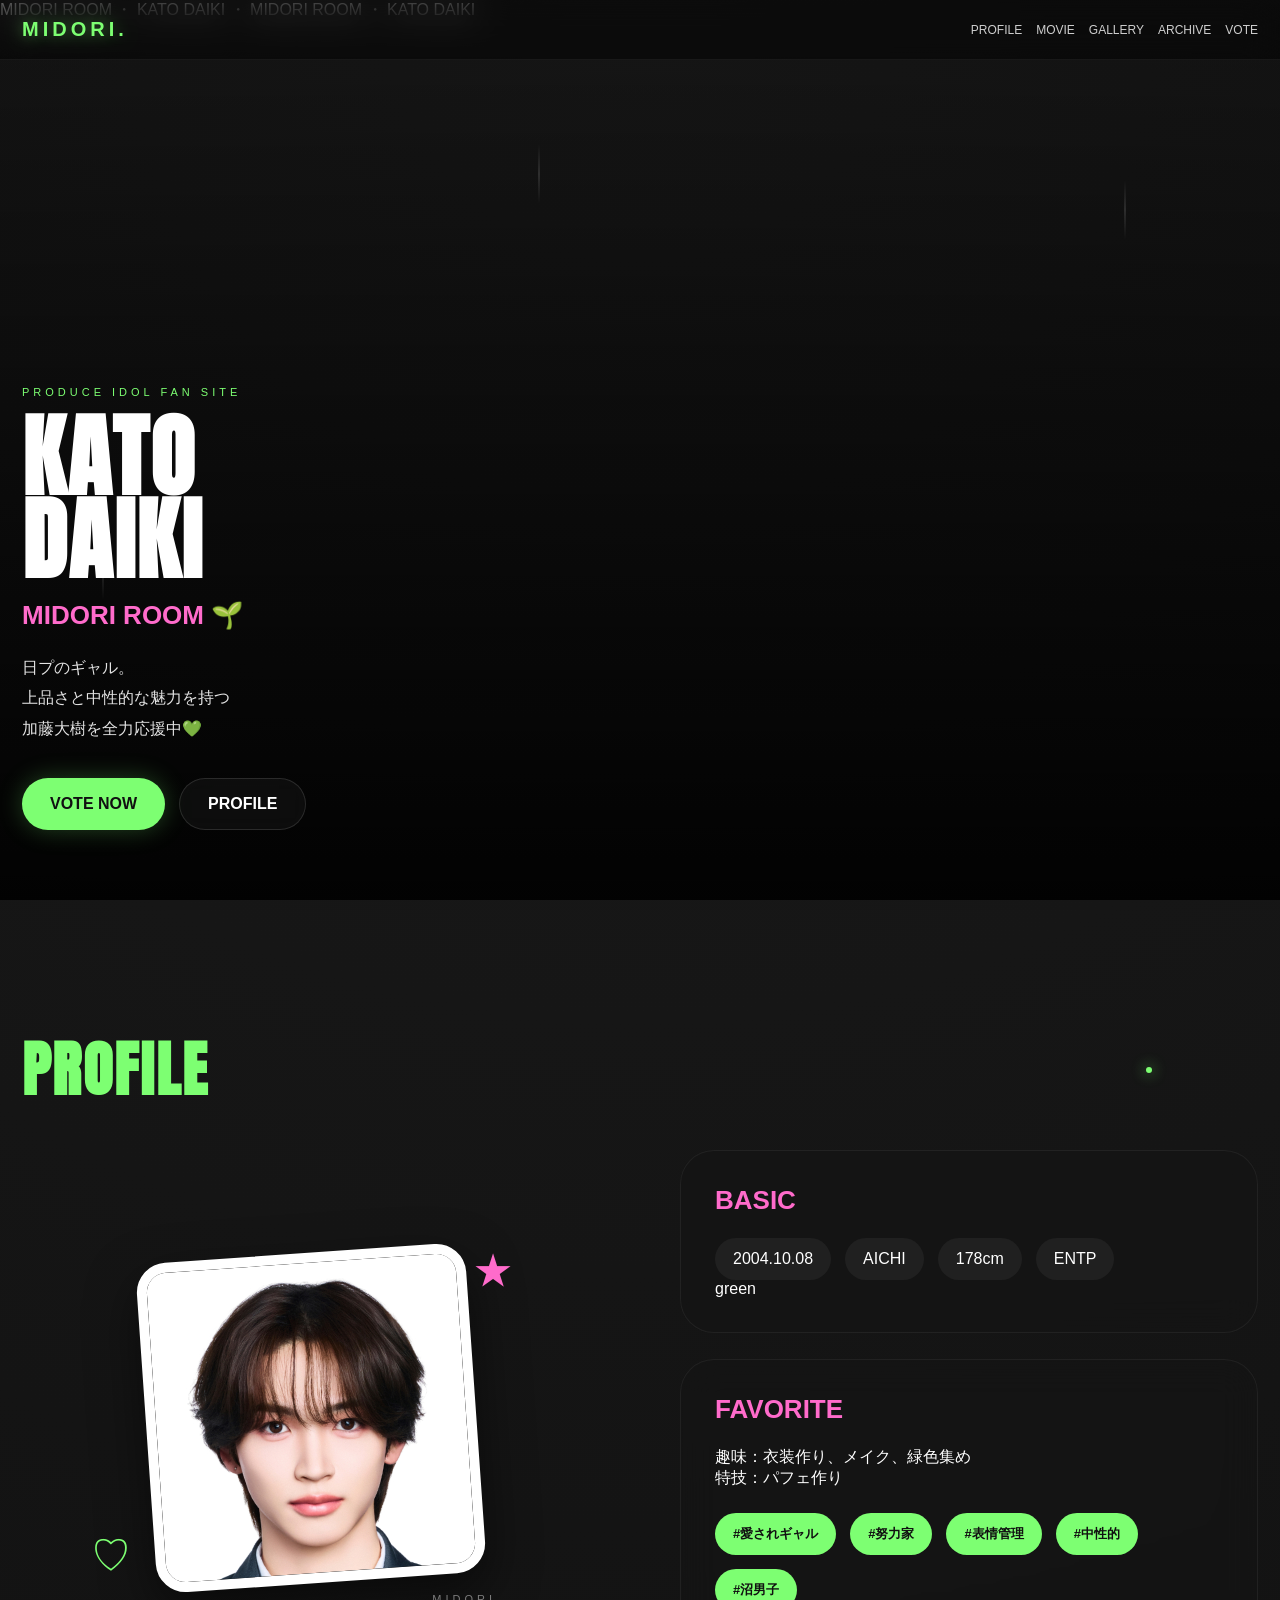
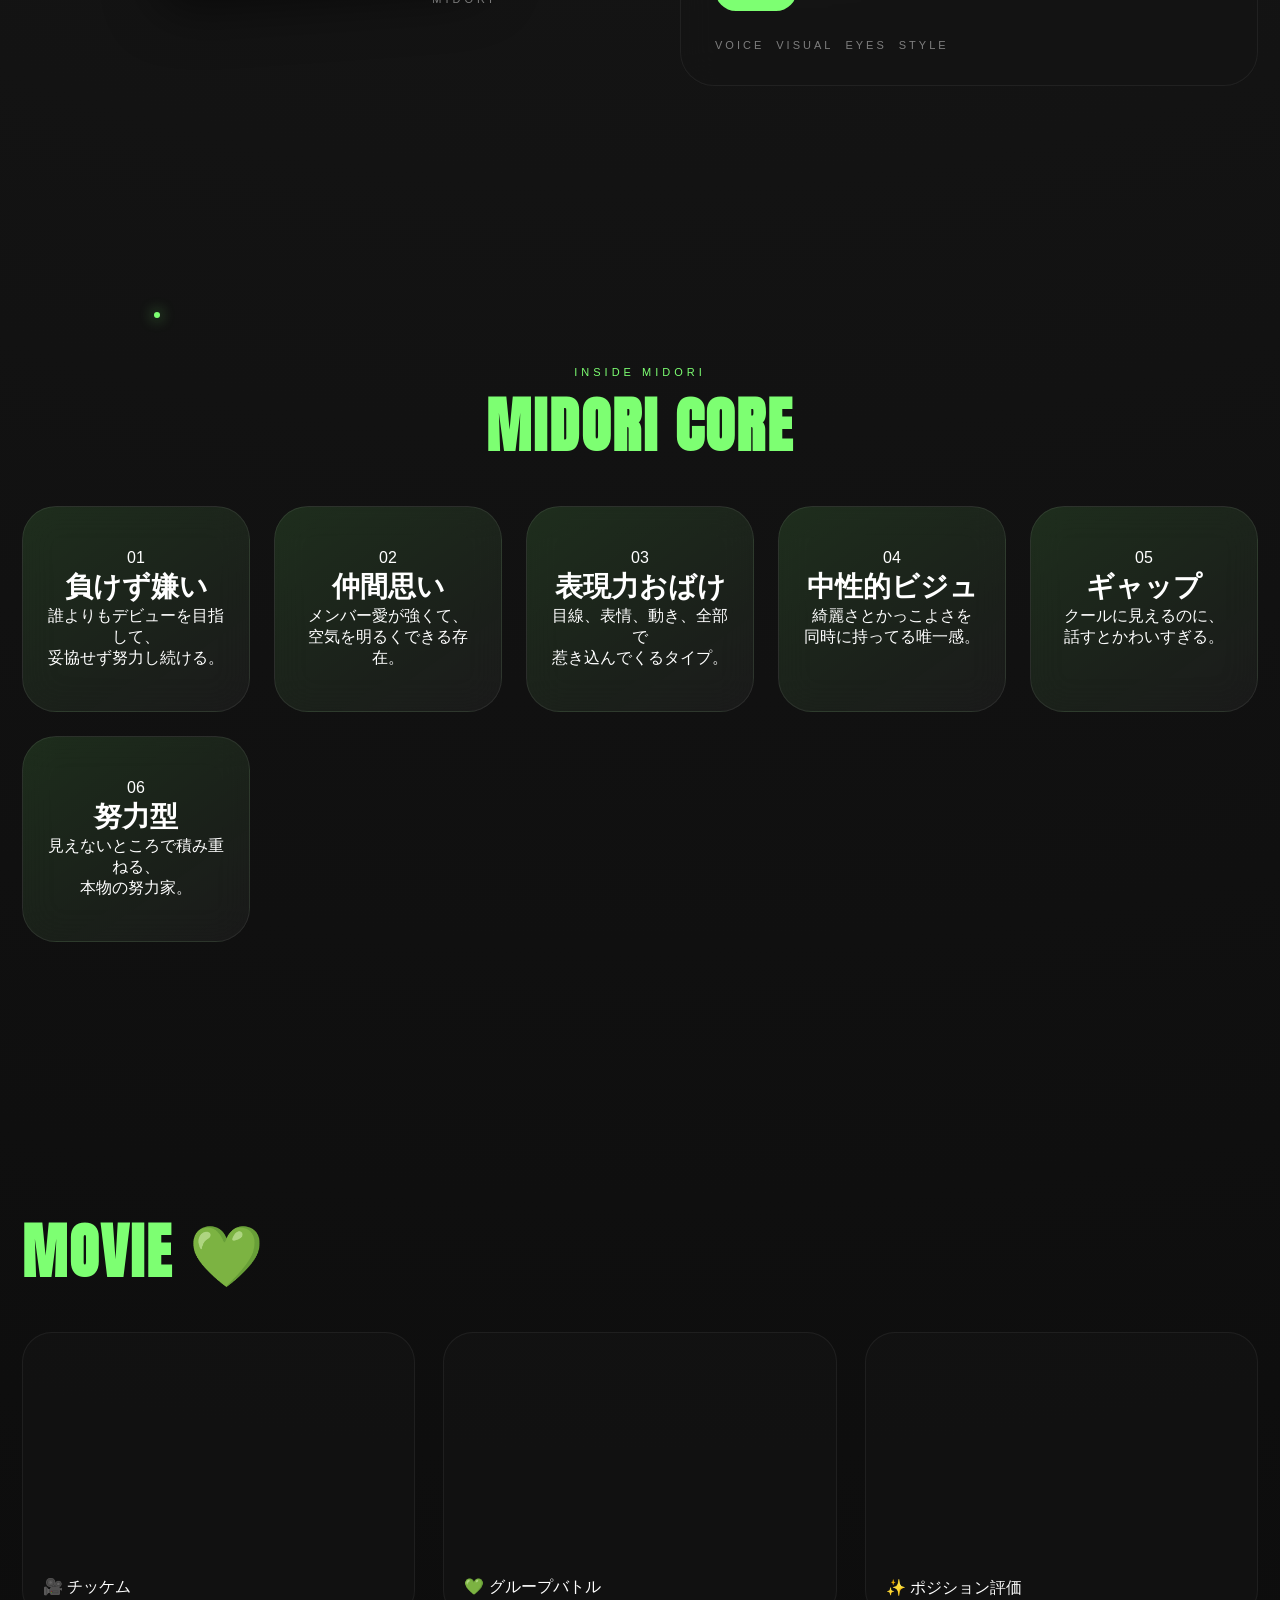
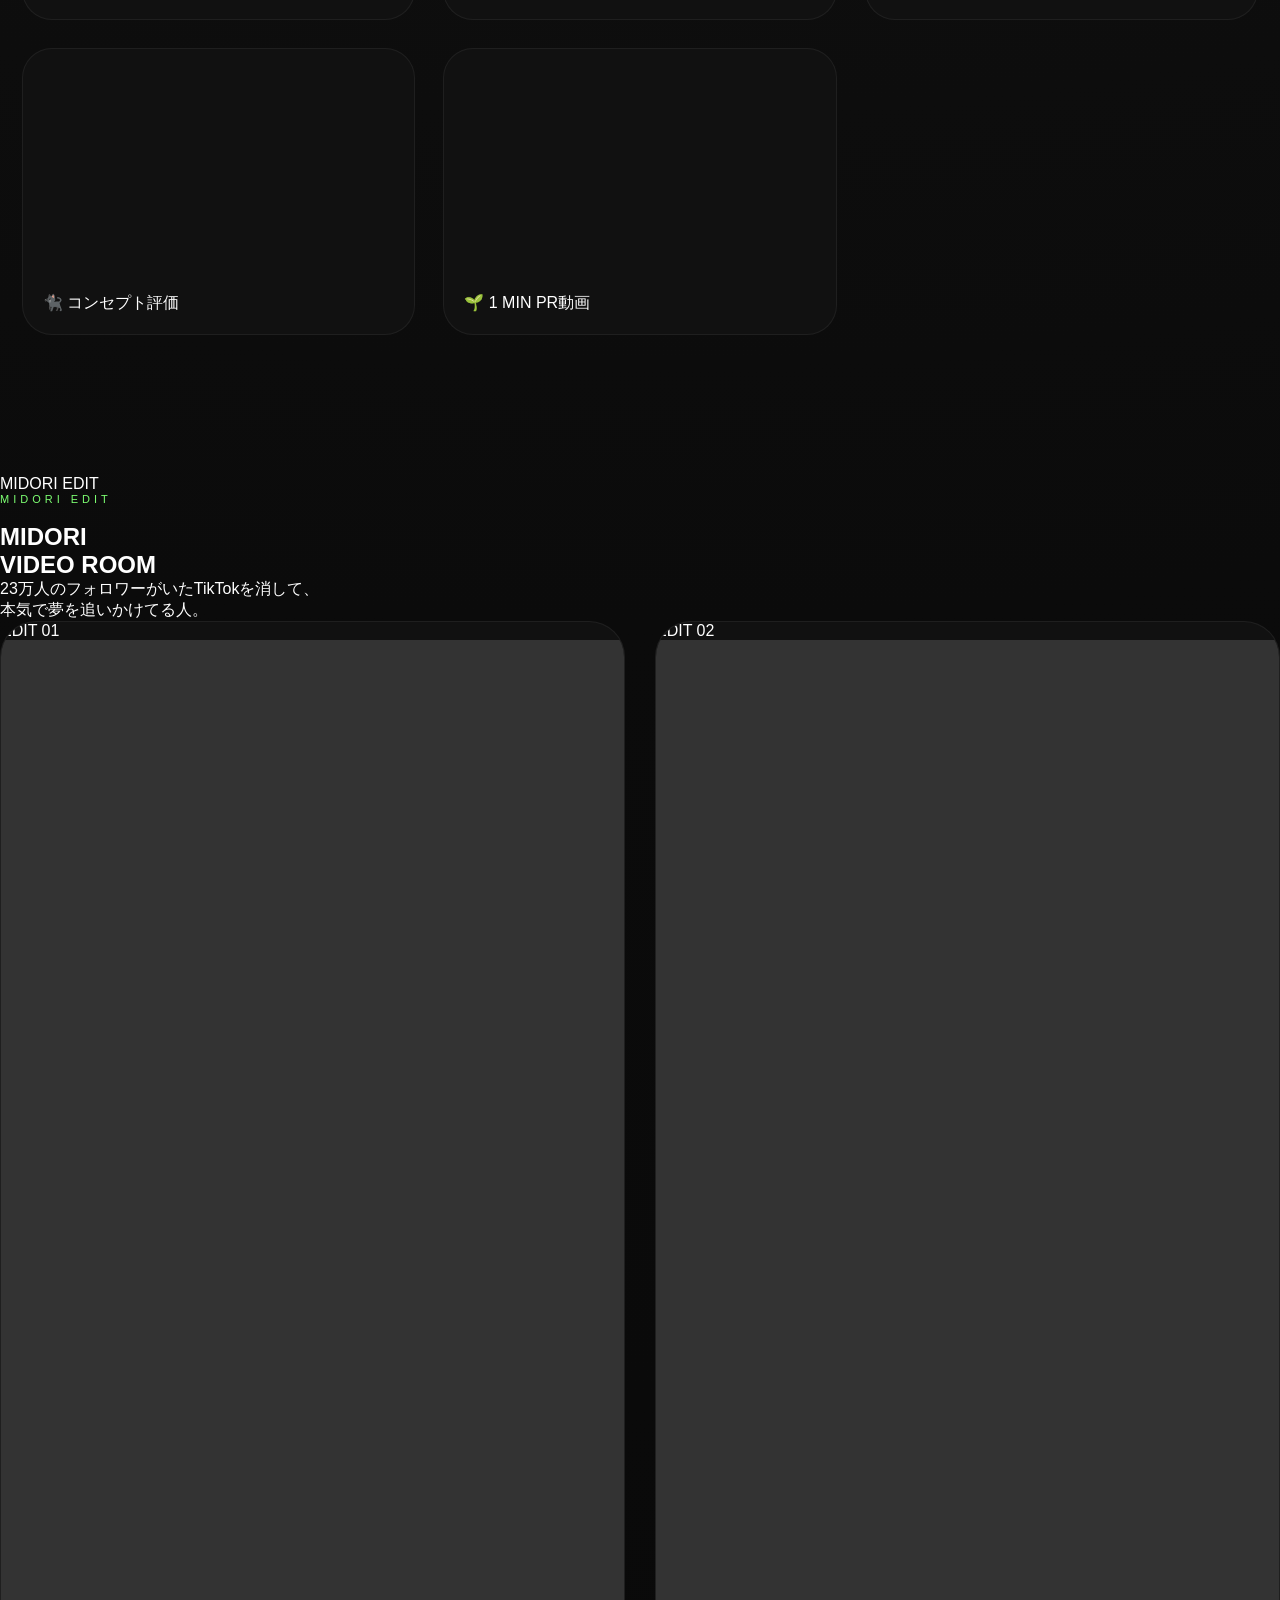
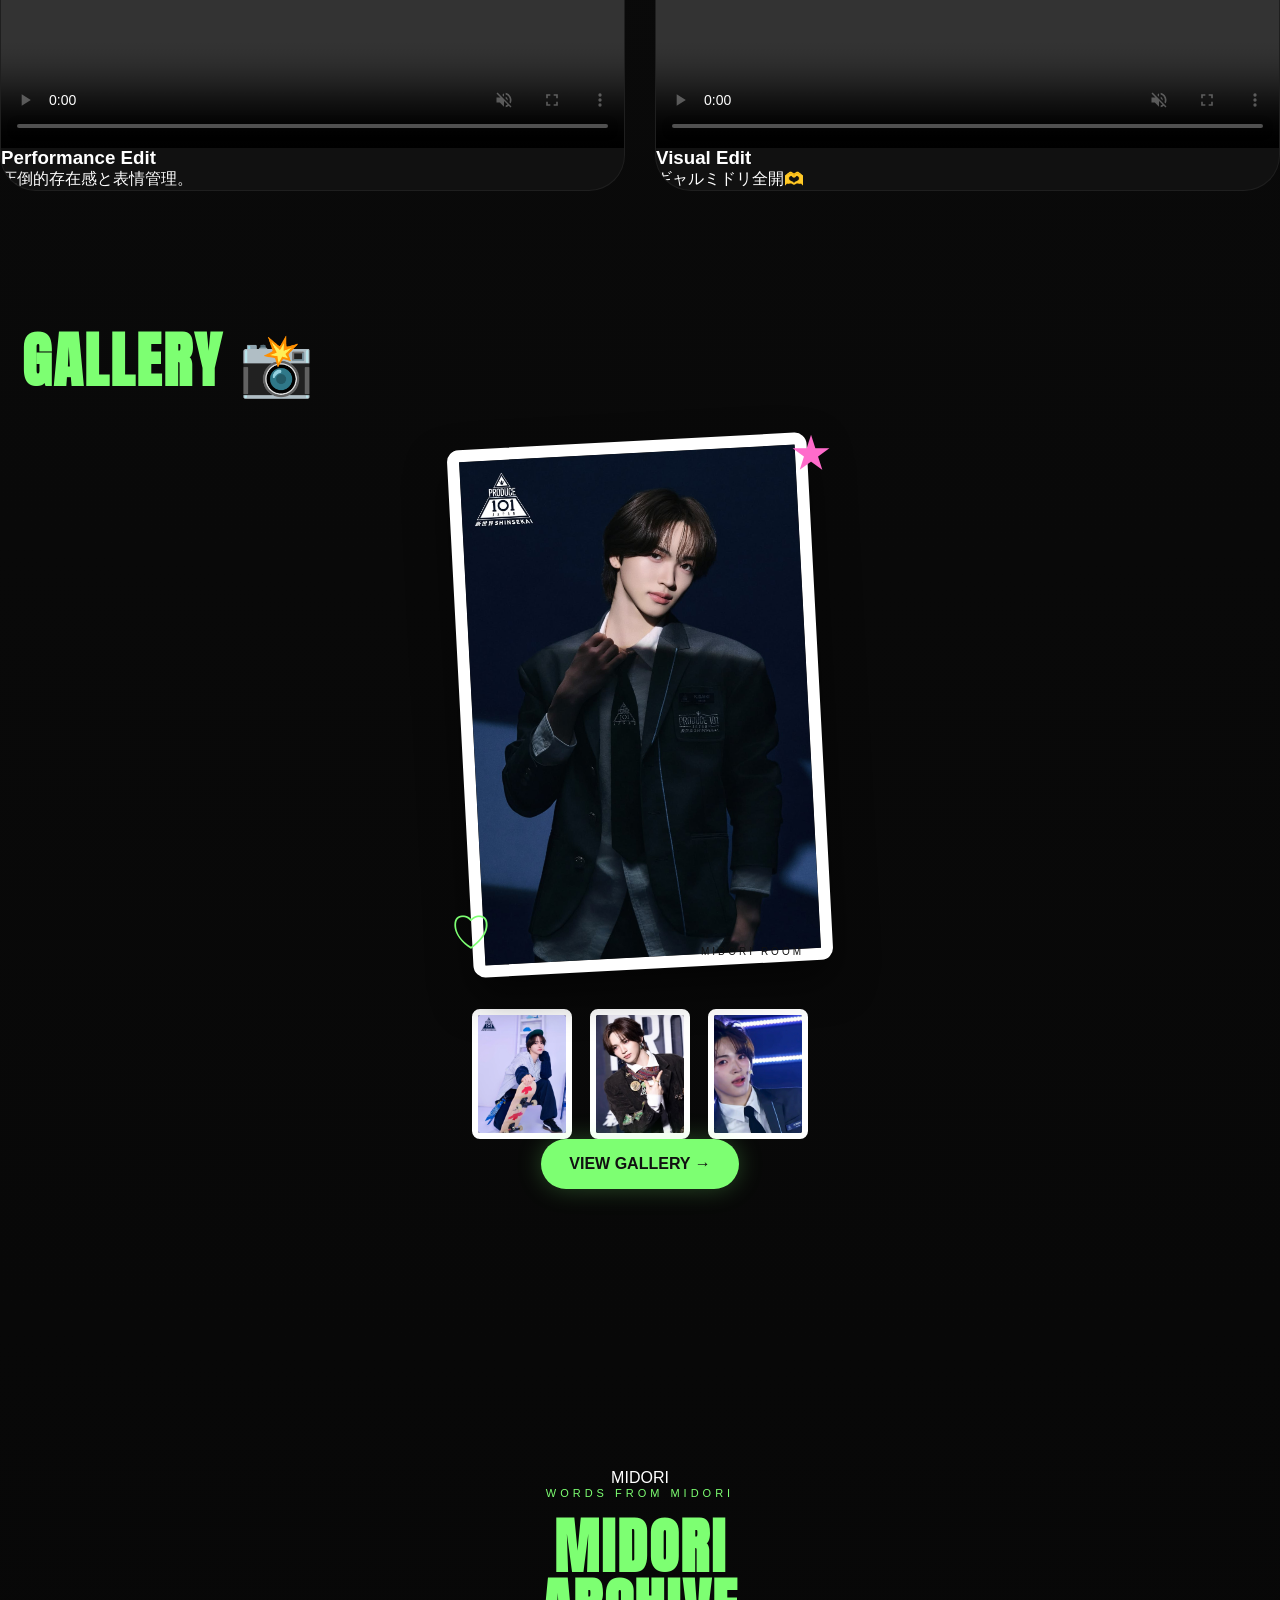
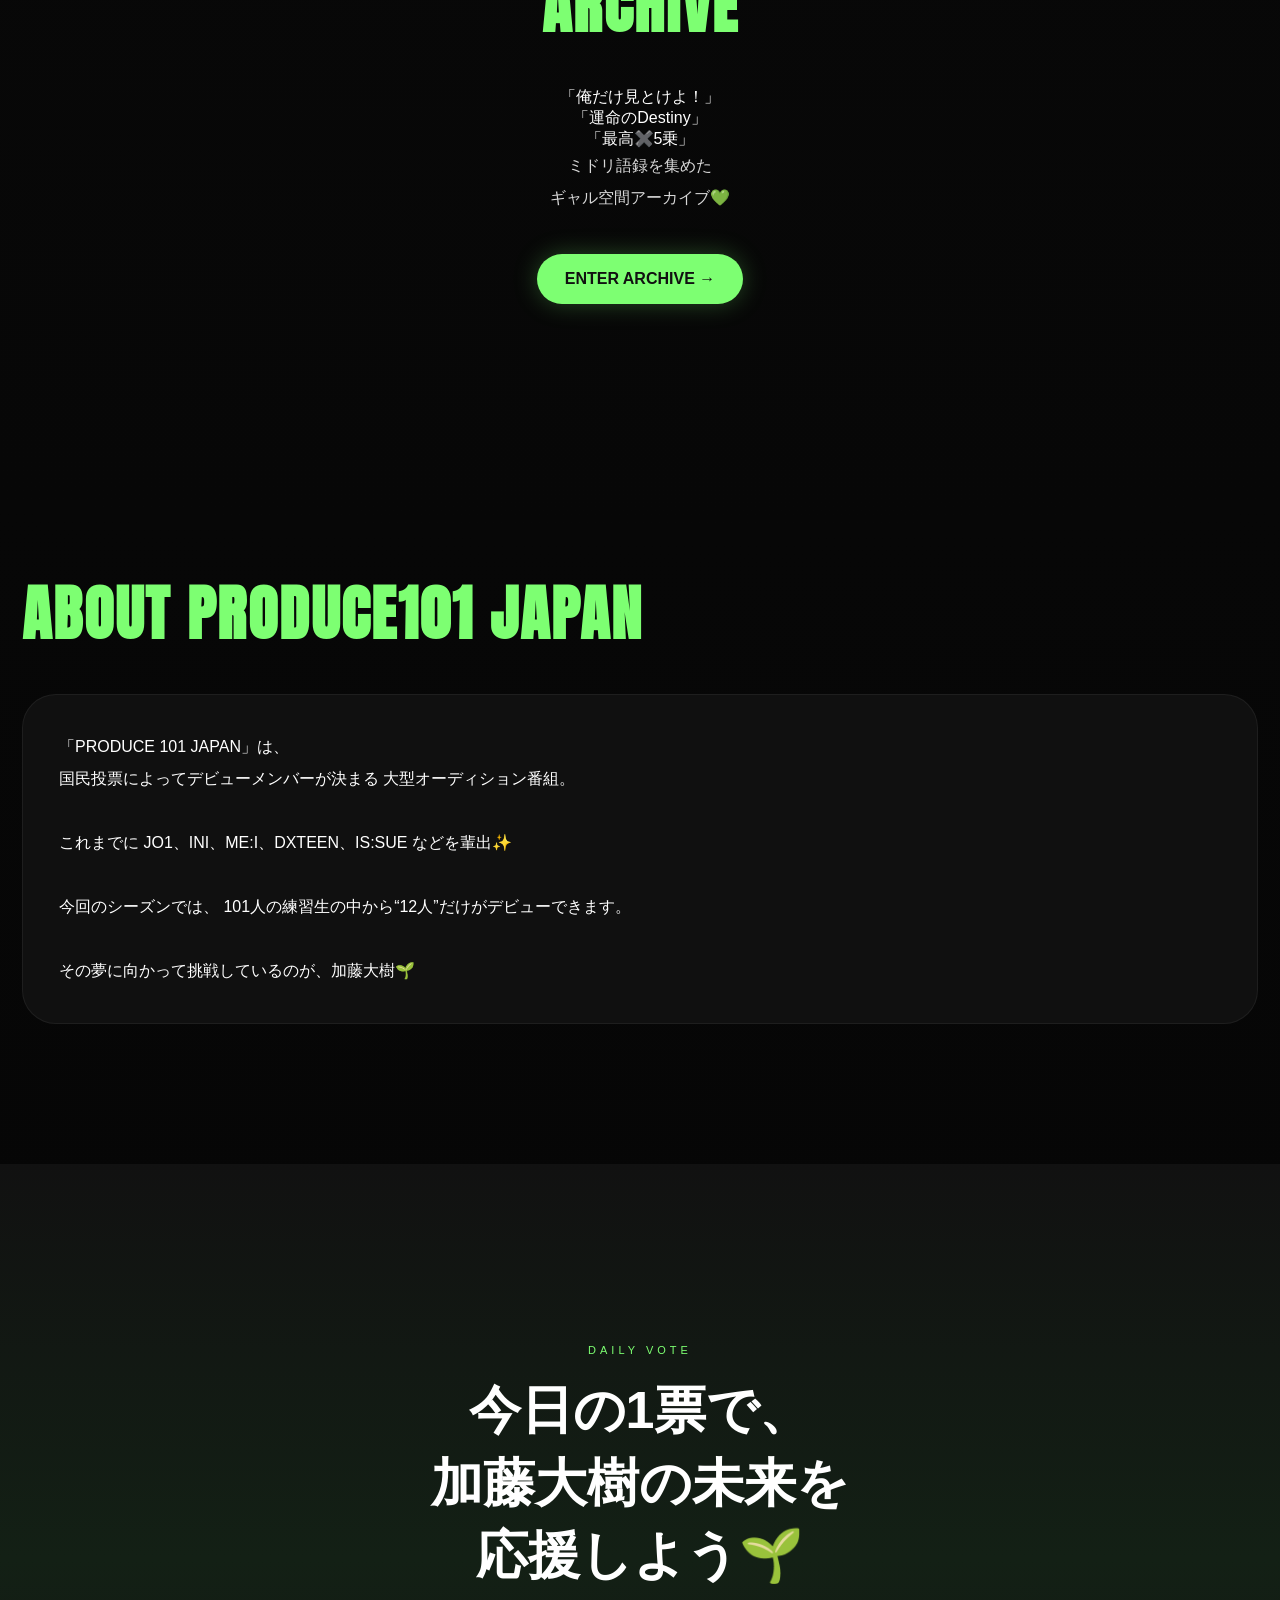
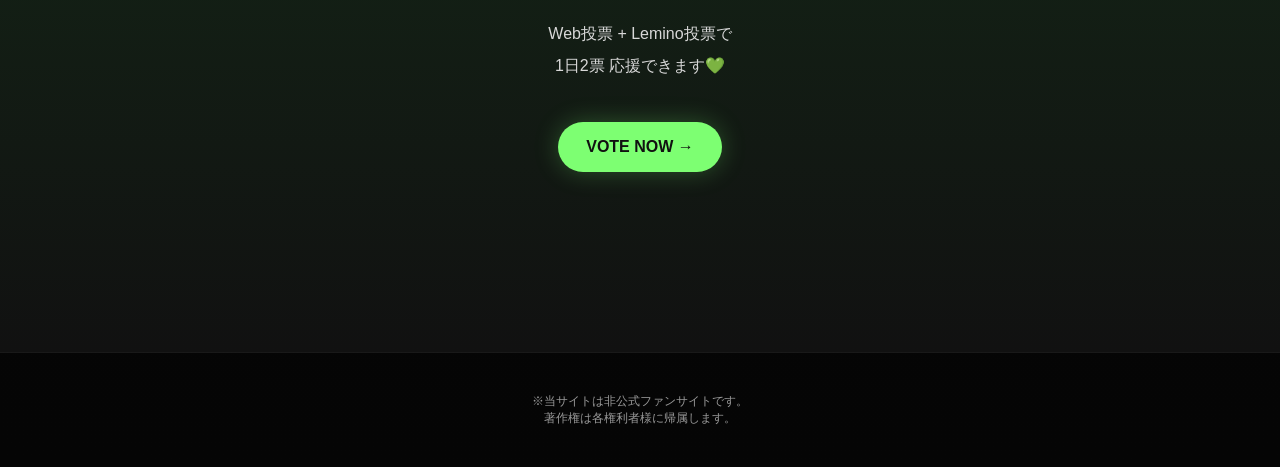
==== commit 0a24de4b: "Add files via upload" ====
--- a/index.html
+++ b/index.html
@@ -8,18 +8,15 @@
     <title>KATO DAIKI MIDORI ROOM</title>
 
     <!-- FONT -->
-
     <link
       href="https://fonts.googleapis.com/css2?family=Anton&display=swap"
       rel="stylesheet"
     />
 
     <!-- CSS -->
-
     <link rel="stylesheet" href="style.css" />
 
     <!-- JS -->
-
     <script src="script.js" defer></script>
   </head>
 
@@ -38,13 +35,15 @@
       <div class="logo">MIDORI.</div>
 
       <nav>
-        <a href="#profile"> PROFILE </a>
-
-        <a href="#movie"> MOVIE </a>
-
-        <a href="gallery.html"> GALLERY </a>
-
-        <a href="vote.html"> VOTE </a>
+        <a href="#profile">PROFILE</a>
+
+        <a href="#movie">MOVIE</a>
+
+        <a href="gallery.html">GALLERY</a>
+
+        <a href="archive.html">ARCHIVE</a>
+
+        <a href="vote.html">VOTE</a>
       </nav>
     </header>
 
@@ -61,7 +60,7 @@
 
       <div class="overlay"></div>
 
-      <!-- STAR -->
+      <!-- STARS -->
 
       <div class="stars"></div>
 
@@ -79,14 +78,6 @@
         style="left: 42%; top: 16%; animation-delay: 4s"
       ></div>
 
-      <!-- SOUND -->
-
-      <button class="sound-btn">🔇</button>
-
-      <!-- HERO LOOP -->
-
-      <div class="hero-loop-logo">MIDORI ROOM</div>
-
       <!-- HERO CONTENT -->
 
       <div class="hero-content">
@@ -108,18 +99,22 @@
         </p>
 
         <div class="hero-buttons">
-          <a class="main-btn" href="vote.html"> VOTE NOW </a>
-
-          <a class="sub-btn" href="#profile"> PROFILE </a>
-        </div>
+          <a class="main-btn" href="vote.html">VOTE NOW</a>
+
+          <a class="sub-btn" href="#profile">PROFILE</a>
+        </div>
+      </div>
+
+      <!-- LOOP TEXT -->
+
+      <div class="hero-loop-logo">
+        MIDORI ROOM ・ KATO DAIKI ・ MIDORI ROOM ・ KATO DAIKI
       </div>
     </section>
 
     <!-- PROFILE -->
 
     <section id="profile" class="section">
-      <!-- FLOAT -->
-
       <div class="blink-dot" style="top: 18%; right: 10%"></div>
 
       <h2>PROFILE</h2>
@@ -128,9 +123,7 @@
         <!-- IMAGE -->
 
         <div class="profile-image fade-up">
-          <img src="images/1.JPG" />
-
-          <!-- DOODLE -->
+          <img src="images/1.JPG" alt="KATO DAIKI" />
 
           <div class="doodle-star">★</div>
 
@@ -142,8 +135,6 @@
         <!-- INFO -->
 
         <div class="profile-info">
-          <!-- BASIC -->
-
           <div class="profile-card fade-up">
             <h3>BASIC</h3>
 
@@ -157,13 +148,9 @@
               <p>ENTP</p>
             </div>
 
-            <!-- SMALL STICKER -->
-
             <div class="mini-sticker green">green</div>
           </div>
 
-          <!-- FAVORITE -->
-
           <div class="profile-card fade-up">
             <h3>FAVORITE</h3>
 
@@ -171,21 +158,17 @@
 
             <p>特技：パフェ作り</p>
 
-            <!-- TAG -->
-
             <div class="floating-tags">
-              <span> #愛されギャル </span>
-
-              <span> #努力家 </span>
-
-              <span> #表情管理 </span>
-
-              <span> #中性的 </span>
-
-              <span> #沼男子 </span>
+              <span>#愛されギャル</span>
+
+              <span>#努力家</span>
+
+              <span>#表情管理</span>
+
+              <span>#中性的</span>
+
+              <span>#沼男子</span>
             </div>
-
-            <!-- SMALL POINT -->
 
             <div class="favorite-points">
               <span>VOICE</span>
@@ -197,6 +180,84 @@
               <span>STYLE</span>
             </div>
           </div>
+        </div>
+      </div>
+    </section>
+
+    <!-- MIDORI CORE -->
+
+    <section class="section midori-core">
+      <div class="blink-dot" style="top: 10%; left: 12%"></div>
+
+      <p class="section-mini">INSIDE MIDORI</p>
+
+      <h2>MIDORI CORE</h2>
+
+      <div class="core-grid">
+        <div class="core-card fade-up rotate-left">
+          <div class="core-number">01</div>
+
+          <h3>負けず嫌い</h3>
+
+          <p>
+            誰よりもデビューを目指して、<br />
+            妥協せず努力し続ける。
+          </p>
+        </div>
+
+        <div class="core-card fade-up rotate-right">
+          <div class="core-number">02</div>
+
+          <h3>仲間思い</h3>
+
+          <p>
+            メンバー愛が強くて、<br />
+            空気を明るくできる存在。
+          </p>
+        </div>
+
+        <div class="core-card fade-up rotate-left">
+          <div class="core-number">03</div>
+
+          <h3>表現力おばけ</h3>
+
+          <p>
+            目線、表情、動き、全部で<br />
+            惹き込んでくるタイプ。
+          </p>
+        </div>
+
+        <div class="core-card fade-up rotate-right">
+          <div class="core-number">04</div>
+
+          <h3>中性的ビジュ</h3>
+
+          <p>
+            綺麗さとかっこよさを<br />
+            同時に持ってる唯一感。
+          </p>
+        </div>
+
+        <div class="core-card fade-up rotate-left">
+          <div class="core-number">05</div>
+
+          <h3>ギャップ</h3>
+
+          <p>
+            クールに見えるのに、<br />
+            話すとかわいすぎる。
+          </p>
+        </div>
+
+        <div class="core-card fade-up rotate-right">
+          <div class="core-number">06</div>
+
+          <h3>努力型</h3>
+
+          <p>
+            見えないところで積み重ねる、<br />
+            本物の努力家。
+          </p>
         </div>
       </div>
     </section>
@@ -211,7 +272,6 @@
           <iframe
             src="https://www.youtube.com/embed/Wr1T3XZaMus"
             title="YouTube video player"
-            frameborder="0"
             allowfullscreen
           ></iframe>
 
@@ -222,7 +282,6 @@
           <iframe
             src="https://www.youtube.com/embed/Z0PWG4F08JA"
             title="YouTube video player"
-            frameborder="0"
             allowfullscreen
           ></iframe>
 
@@ -233,7 +292,6 @@
           <iframe
             src="https://www.youtube.com/embed/646FH20pfDk"
             title="YouTube video player"
-            frameborder="0"
             allowfullscreen
           ></iframe>
 
@@ -244,7 +302,6 @@
           <iframe
             src="https://www.youtube.com/embed/NS34w-fxrIM"
             title="YouTube video player"
-            frameborder="0"
             allowfullscreen
           ></iframe>
 
@@ -255,7 +312,6 @@
           <iframe
             src="https://www.youtube.com/embed/1EYxHAgr5Yo"
             title="YouTube video player"
-            frameborder="0"
             allowfullscreen
           ></iframe>
 
@@ -264,29 +320,73 @@
       </div>
     </section>
 
+    <!-- MIDORI VIDEO ROOM -->
+
+    <section class="midori-edit-section">
+      <div class="edit-bg-text">MIDORI EDIT</div>
+
+      <p class="section-mini">MIDORI EDIT</p>
+
+      <h2>
+        MIDORI<br />
+        VIDEO ROOM
+      </h2>
+
+      <p class="edit-main-copy">
+        23万人のフォロワーがいたTikTokを消して、<br />
+        本気で夢を追いかけてる人。
+      </p>
+
+      <div class="edit-grid">
+        <!-- EDIT 1 -->
+
+        <div class="edit-card fade-up">
+          <div class="edit-label">EDIT 01</div>
+
+          <video autoplay muted loop playsinline controls>
+            <source src="videos/edit1.mp4" type="video/mp4" />
+          </video>
+
+          <div class="edit-info">
+            <h3>Performance Edit</h3>
+
+            <p>圧倒的存在感と表情管理。</p>
+          </div>
+        </div>
+
+        <!-- EDIT 2 -->
+
+        <div class="edit-card fade-up">
+          <div class="edit-label pink">EDIT 02</div>
+
+          <video autoplay muted loop playsinline controls>
+            <source src="videos/edit2.mp4" type="video/mp4" />
+          </video>
+
+          <div class="edit-info">
+            <h3>Visual Edit</h3>
+
+            <p>ギャルミドリ全開🫶</p>
+          </div>
+        </div>
+      </div>
+    </section>
+
     <!-- GALLERY -->
 
     <section id="gallery" class="section">
       <h2>GALLERY 📸</h2>
 
       <div class="gallery-preview fade-up">
-        <!-- MAIN PHOTO -->
-
         <div class="gallery-main-photo">
-          <img src="images/2.JPG" />
-
-          <!-- STICKER -->
+          <img src="images/2.JPG" alt="gallery" />
 
           <div class="gallery-sticker">★</div>
 
           <div class="gallery-heart">♡</div>
 
-          <!-- POLAROID TEXT -->
-
           <div class="polaroid-note">MIDORI ROOM</div>
         </div>
-
-        <!-- MINI PHOTO -->
 
         <div class="mini-gallery">
           <img src="images/3.JPG" class="mini-photo rotate-left" />
@@ -298,6 +398,34 @@
 
         <a href="gallery.html" class="gallery-btn"> VIEW GALLERY → </a>
       </div>
+    </section>
+
+    <!-- MIDORI ARCHIVE -->
+
+    <section class="section archive-entry">
+      <div class="archive-bg">MIDORI</div>
+
+      <p class="section-mini">WORDS FROM MIDORI</p>
+
+      <h2>
+        MIDORI<br />
+        ARCHIVE
+      </h2>
+
+      <div class="archive-preview-grid">
+        <div class="archive-preview-card rotate-left">「俺だけ見とけよ！」</div>
+
+        <div class="archive-preview-card rotate-right">「運命のDestiny」</div>
+
+        <div class="archive-preview-card rotate-left">「最高✖️5乗」</div>
+      </div>
+
+      <p class="archive-text">
+        ミドリ語録を集めた<br />
+        ギャル空間アーカイブ💚
+      </p>
+
+      <a href="archive.html" class="archive-btn"> ENTER ARCHIVE → </a>
     </section>
 
     <!-- ABOUT -->
@@ -308,41 +436,34 @@
       <div class="about-card fade-up">
         <p>
           「PRODUCE 101 JAPAN」は、<br />
-
-          国民投票によって デビューメンバーが決まる 大型オーディション番組。
-
+          国民投票によってデビューメンバーが決まる 大型オーディション番組。
           <br /><br />
 
-          これまでに JO1、INI、ME:I、 DXTEEN、IS:SUE などを輩出✨
-
+          これまでに JO1、INI、ME:I、DXTEEN、IS:SUE などを輩出✨
           <br /><br />
 
-          今回のシーズンでは、 101人の練習生の中から “12人”だけが
-          デビューすることができます。
-
+          今回のシーズンでは、
+          101人の練習生の中から“12人”だけがデビューできます。
           <br /><br />
 
-          その夢に向かって 挑戦しているのが、 加藤大樹🌱
+          その夢に向かって挑戦しているのが、加藤大樹🌱
         </p>
       </div>
     </section>
 
-    <!-- FINAL -->
+    <!-- FINAL VOTE -->
 
     <section class="final-vote">
       <p class="vote-mini">DAILY VOTE</p>
 
       <h2>
         今日の1票で、<br />
-
         加藤大樹の未来を<br />
-
         応援しよう🌱
       </h2>
 
       <p class="vote-text">
         Web投票 + Lemino投票で<br />
-
         1日2票 応援できます💚
       </p>
 
--- a/style.css
+++ b/style.css
@@ -1,6 +1,6 @@
-/* =========================
+/* ========================================
    RESET
-========================= */
+======================================== */
 
 * {
     margin: 0;
@@ -13,479 +13,255 @@
 }
 
 body {
-
-    background:
-        linear-gradient(180deg,
-            #0b0b0b,
-            #101010,
-            #151515);
-
+    background:
+        radial-gradient(circle at top, #1a1a1a 0%, #0b0b0b 45%, #050505 100%);
     color: white;
-
     font-family:
         -apple-system,
         BlinkMacSystemFont,
         sans-serif;
-
     overflow-x: hidden;
-
     position: relative;
 }
 
-/* =========================
-   LOADING
-========================= */
+/* ========================================
+   GLOBAL
+======================================== */
+
+img,
+video {
+    max-width: 100%;
+    display: block;
+}
+
+a {
+    text-decoration: none;
+}
+
+.noise {
+    position: fixed;
+    inset: 0;
+    pointer-events: none;
+    opacity: 0.03;
+    z-index: 999;
+    background-image:
+        url("https://grainy-gradients.vercel.app/noise.svg");
+}
+
+.section {
+    position: relative;
+    padding: 140px 22px;
+}
+
+.section-mini,
+.mini,
+.archive-mini,
+.vote-mini {
+    color: #7dff72;
+    font-size: 11px;
+    letter-spacing: 4px;
+    margin-bottom: 18px;
+}
+
+.section h2 {
+    font-size: 60px;
+    line-height: 1;
+    margin-bottom: 50px;
+    color: #7dff72;
+    font-family: "Anton", sans-serif;
+    letter-spacing: 2px;
+}
+
+/* ========================================
+   LOADER
+======================================== */
 
 .loader {
-
     position: fixed;
-
     inset: 0;
-
-    background: #0b0b0b;
-
-    display: flex;
-
+    background: #050505;
+    display: flex;
     align-items: center;
     justify-content: center;
-
     flex-direction: column;
-
-    z-index: 9999;
-
+    z-index: 99999;
     transition: 1s;
 }
 
 .loader.hide {
-
     opacity: 0;
-
     pointer-events: none;
 }
 
 .loader-logo {
-
-    font-size: 48px;
-
+    font-size: 56px;
     font-weight: 900;
-
     color: #7dff72;
-
     text-shadow:
-        0 0 18px rgba(125, 255, 114, .7);
-
-    animation:
-        pulse 1.8s infinite alternate;
+        0 0 20px rgba(125, 255, 114, .8);
+    animation: loaderGlow 2s infinite alternate;
 }
 
 .loader-text {
-
-    margin-top: 18px;
-
+    margin-top: 16px;
+    letter-spacing: 6px;
     font-size: 10px;
-
-    letter-spacing: 5px;
-
-    color:
-        rgba(255, 255, 255, .55);
-}
-
-@keyframes pulse {
-
+    color: rgba(255, 255, 255, .5);
+}
+
+@keyframes loaderGlow {
     from {
-
         transform: scale(1);
     }
 
     to {
-
-        transform: scale(1.06);
-    }
-
-}
-
-/* =========================
+        transform: scale(1.05);
+    }
+}
+
+/* ========================================
    HEADER
-========================= */
+======================================== */
 
 .header {
-
     position: fixed;
-
     top: 0;
     left: 0;
-
     width: 100%;
-
-    display: flex;
-
+    z-index: 1000;
+
+    display: flex;
     justify-content: space-between;
     align-items: center;
 
-    padding: 18px 20px;
-
-    background:
-        rgba(0, 0, 0, .35);
+    padding: 18px 22px;
+
+    background:
+        rgba(0, 0, 0, .45);
 
     backdrop-filter: blur(18px);
 
     border-bottom:
-        1px solid rgba(255, 255, 255, .05);
-
-    z-index: 100;
+        1px solid rgba(255, 255, 255, .06);
 }
 
 .logo {
-
+    color: #7dff72;
+    font-weight: 900;
+    letter-spacing: 4px;
     font-size: 20px;
-
-    font-weight: 900;
-
-    letter-spacing: 5px;
-
-    color: #7dff72;
-
     text-shadow:
-        0 0 10px rgba(125, 255, 114, .7),
-        0 0 20px rgba(125, 255, 114, .2);
-
-    animation:
-        logoGlow 3s infinite alternate;
-}
-
-@keyframes logoGlow {
-
-    from {
-
-        text-shadow:
-            0 0 10px rgba(125, 255, 114, .5);
-    }
-
-    to {
-
-        text-shadow:
-            0 0 18px rgba(125, 255, 114, .9),
-            0 0 28px rgba(125, 255, 114, .3);
-    }
-
+        0 0 16px rgba(125, 255, 114, .5);
 }
 
 nav {
-
-    display: flex;
-
+    display: flex;
     gap: 14px;
 }
 
-nav a {
-
-    color: white;
-
-    text-decoration: none;
-
+nav a,
+.back {
+    color: rgba(255, 255, 255, .8);
     font-size: 12px;
-
-    opacity: .8;
-
-    transition: .35s;
-}
-
-nav a:hover {
-
-    opacity: 1;
-
+    transition: .3s;
+}
+
+nav a:hover,
+.back:hover {
     color: #ff6bcb;
-
-    text-shadow:
-        0 0 10px rgba(255, 107, 203, .4);
-}
-
-/* =========================
+}
+
+/* ========================================
    HERO
-========================= */
+======================================== */
 
 .hero {
-
     position: relative;
-
     height: 100vh;
-
     overflow: hidden;
 }
 
 .hero-video {
-
-    position: absolute;
-
+    position: absolute;
     inset: 0;
-
     width: 100%;
     height: 100%;
-
     object-fit: cover;
-
-    z-index: 0;
-
     transform: scale(1.05);
 }
 
 .overlay {
-
-    position: absolute;
-
+    position: absolute;
     inset: 0;
-
     background:
         linear-gradient(to top,
-            rgba(0, 0, 0, .82),
-            rgba(0, 0, 0, .12));
-
-    z-index: 1;
-}
-
-/* =========================
-   STARS
-========================= */
-
-.stars {
-
-    position: absolute;
-
-    inset: 0;
-
-    overflow: hidden;
-
-    pointer-events: none;
-
-    z-index: 2;
-}
-
-.star {
-
-    position: absolute;
-
-    width: 3px;
-    height: 3px;
-
-    background: white;
-
-    border-radius: 50%;
-
-    opacity: .6;
-
-    box-shadow:
-        0 0 10px rgba(255, 255, 255, .9);
-
-    animation:
-        twinkle linear infinite;
-}
-
-@keyframes twinkle {
-
-    0%, 100% {
-
-        opacity: .2;
-
-        transform:
-            scale(.5);
-    }
-
-    50% {
-
-        opacity: 1;
-
-        transform:
-            scale(1.5);
-    }
-
-}
-
-/* =========================
-   FLOAT GLITTER
-========================= */
-
-.float-glitter {
-
-    position: absolute;
-
-    width: 2px;
-    height: 40px;
-
-    background:
-        linear-gradient(transparent,
-            rgba(255, 255, 255, .8),
-            transparent);
-
-    opacity: .15;
-
-    filter: blur(.4px);
-
-    animation:
-        floatLine 7s infinite ease-in-out;
-
-    z-index: 3;
-}
-
-@keyframes floatLine {
-
-    0% {
-
-        transform:
-            translateY(0px) rotate(12deg);
-
-        opacity: 0;
-    }
-
-    30% {
-
-        opacity: .15;
-    }
-
-    70% {
-
-        opacity: .3;
-    }
-
-    100% {
-
-        transform:
-            translateY(-80px) rotate(12deg);
-
-        opacity: 0;
-    }
-
-}
-
-/* =========================
-   HERO CONTENT
-========================= */
+            rgba(0, 0, 0, .9),
+            rgba(0, 0, 0, .15));
+}
 
 .hero-content {
-
-    position: absolute;
-
-    left: 20px;
+    position: absolute;
     bottom: 70px;
-
+    left: 22px;
     z-index: 5;
-
-    animation:
-        fadeUp 1.5s ease;
-}
-
-@keyframes fadeUp {
-
-    from {
-
-        opacity: 0;
-
-        transform:
-            translateY(30px);
-    }
-
-    to {
-
-        opacity: 1;
-
-        transform:
-            translateY(0);
-    }
-
-}
-
-.mini {
-
-    color: #7dff72;
-
-    font-size: 11px;
-
-    letter-spacing: 4px;
-
-    margin-bottom: 16px;
+    animation: fadeUp 1.2s ease;
 }
 
 h1 {
-
-    font-family: 'Anton', sans-serif;
-
-    font-size: 82px;
-
+    font-family: "Anton", sans-serif;
+    font-size: 90px;
     line-height: .92;
-
     letter-spacing: 2px;
-
-    text-shadow:
-        0 0 30px rgba(125, 255, 114, .18);
 }
 
 .hero-sub {
-
     margin-top: 18px;
-
+    font-size: 26px;
     color: #ff6bcb;
-
-    font-size: 24px;
-
-    font-weight: bold;
+    font-weight: 700;
 }
 
 .hero-text {
-
-    margin-top: 20px;
-
+    margin-top: 22px;
     line-height: 1.9;
-
-    color: #e5e5e5;
-
-    font-size: 15px;
+    color: #e4e4e4;
 }
 
 .hero-buttons {
-
-    display: flex;
-
+    display: flex;
     gap: 14px;
-
     margin-top: 34px;
 }
 
-/* =========================
+/* ========================================
    BUTTON
-========================= */
+======================================== */
 
 .main-btn,
 .sub-btn,
 .gallery-btn,
-.vote-main-btn {
-
-    display: inline-block;
-
-    padding:
-        16px 30px;
-
+.vote-main-btn,
+.archive-btn {
+    display: inline-flex;
+    align-items: center;
+    justify-content: center;
+    padding: 16px 28px;
     border-radius: 999px;
-
-    text-decoration: none;
-
-    font-weight: bold;
-
+    font-weight: 800;
     transition: .35s;
 }
 
 .main-btn,
 .gallery-btn,
-.vote-main-btn {
-
+.vote-main-btn,
+.archive-btn {
     background: #7dff72;
-
     color: #111;
-
     box-shadow:
-        0 0 20px rgba(125, 255, 114, .25);
+        0 0 24px rgba(125, 255, 114, .25);
 }
 
 .sub-btn {
-
     border:
         1px solid rgba(255, 255, 255, .12);
 
@@ -498,641 +274,457 @@
 }
 
 .main-btn:hover,
+.sub-btn:hover,
 .gallery-btn:hover,
-.vote-main-btn:hover {
-
+.vote-main-btn:hover,
+.archive-btn:hover {
     transform:
         translateY(-5px);
-
+}
+
+/* ========================================
+   PROFILE
+======================================== */
+
+.profile-layout {
+    display: flex;
+    flex-direction: column;
+    gap: 60px;
+}
+
+.profile-image {
+    position: relative;
+    display: flex;
+    justify-content: center;
+}
+
+.profile-image img {
+    width: 100%;
+    max-width: 330px;
+    border-radius: 30px;
+    border: 10px solid white;
+    background: white;
+    transform: rotate(-4deg);
     box-shadow:
-        0 0 24px rgba(125, 255, 114, .35);
-}
-
-.sub-btn:hover {
-
-    transform:
-        translateY(-5px);
-
-    border:
-        1px solid rgba(255, 107, 203, .25);
-
-    color: #ff6bcb;
-}
-
-/* =========================
-   SECTION
-========================= */
-
-.section {
-
-    position: relative;
-
-    padding:
-        180px 20px;
-}
-
-.section h2 {
-
-    font-size: 58px;
-
-    line-height: 1;
-
-    margin-bottom: 50px;
-
-    color: #7dff72;
-
-    letter-spacing: 2px;
-}
-
-/* =========================
-   PROFILE
-========================= */
-
-.profile-layout {
-
-    display: flex;
-
-    flex-direction: column;
-
-    gap: 50px;
-}
-
-.profile-image {
-
-    position: relative;
-
-    display: flex;
-
-    justify-content: center;
-}
-
-.profile-image img {
-
-    width: 72%;
-
-    max-width: 280px;
-
-    border-radius: 28px;
-
-    border:
-        10px solid white;
-
-    background: white;
-
-    transform:
-        rotate(-4deg);
-
-    box-shadow:
-        0 20px 50px rgba(0, 0, 0, .45);
-
+        0 20px 50px rgba(0, 0, 0, .5);
     transition: .4s;
 }
 
 .profile-image img:hover {
-
     transform:
         rotate(-1deg) scale(1.03);
 }
 
-/* =========================
-   DOODLE
-========================= */
+.doodle-star,
+.doodle-heart {
+    position: absolute;
+    font-size: 40px;
+}
 
 .doodle-star {
-
-    position: absolute;
-
     top: -10px;
-    right: 20%;
-
-    font-size: 36px;
-
+    right: 15%;
     color: #ff6bcb;
-
+}
+
+.doodle-heart {
+    bottom: 0;
+    left: 12%;
+    color: #7dff72;
+}
+
+.doodle-mini {
+    position: absolute;
+    right: 18%;
+    bottom: -22px;
+    font-size: 11px;
+    letter-spacing: 4px;
+    color: rgba(255, 255, 255, .45);
+}
+
+.profile-info {
+    display: flex;
+    flex-direction: column;
+    gap: 26px;
+}
+
+.profile-card {
+    position: relative;
+    padding: 34px;
+    border-radius: 34px;
+
+    background:
+        rgba(20, 20, 20, .75);
+
+    backdrop-filter: blur(18px);
+
+    border:
+        1px solid rgba(255, 255, 255, .06);
+
+    transition: .4s;
+}
+
+.profile-card:hover {
+    transform: translateY(-6px);
+    border:
+        1px solid rgba(125, 255, 114, .25);
+}
+
+.profile-card h3 {
+    color: #ff6bcb;
+    margin-bottom: 22px;
+    font-size: 26px;
+}
+
+.profile-basic {
+    display: flex;
+    flex-wrap: wrap;
+    gap: 14px;
+}
+
+.profile-basic p {
+    background:
+        rgba(255, 255, 255, .05);
+
+    padding: 12px 18px;
+
+    border-radius: 999px;
+}
+
+.floating-tags {
+    display: flex;
+    flex-wrap: wrap;
+    gap: 14px;
+    margin-top: 24px;
+}
+
+.floating-tags span {
+    background: #7dff72;
+    color: #111;
+    padding: 12px 18px;
+    border-radius: 999px;
+    font-weight: 700;
+    font-size: 13px;
+}
+
+.favorite-points {
+    display: flex;
+    flex-wrap: wrap;
+    gap: 12px;
+    margin-top: 28px;
+}
+
+.favorite-points span {
+    opacity: .45;
+    letter-spacing: 3px;
+    font-size: 11px;
+}
+
+/* ========================================
+   MIDORI CORE
+======================================== */
+
+.midori-core {
+    text-align: center;
+}
+
+.core-grid {
+    display: grid;
+    grid-template-columns:
+        repeat(auto-fit, minmax(220px, 1fr));
+    gap: 24px;
+}
+
+.core-card {
+    position: relative;
+    overflow: hidden;
+
+    padding: 42px 24px;
+
+    border-radius: 34px;
+
+    background:
+        linear-gradient(145deg,
+            rgba(125, 255, 114, .12),
+            rgba(255, 255, 255, .04));
+
+    border:
+        1px solid rgba(255, 255, 255, .08);
+
+    backdrop-filter: blur(18px);
+
+    transition: .4s;
+}
+
+.core-card:hover {
     transform:
-        rotate(12deg);
-
-    text-shadow:
-        0 0 15px rgba(255, 107, 203, .45);
-}
-
-.doodle-heart {
-
-    position: absolute;
-
-    bottom: 5%;
-    left: 18%;
-
-    font-size: 34px;
-
-    color: #7dff72;
-
-    transform:
-        rotate(-15deg);
-
-    text-shadow:
-        0 0 14px rgba(125, 255, 114, .45);
-}
-
-.doodle-mini {
-
-    position: absolute;
-
-    right: 18%;
-    bottom: -20px;
-
-    font-size: 12px;
-
-    letter-spacing: 4px;
-
-    color:
-        rgba(255, 255, 255, .45);
-
-    transform:
-        rotate(5deg);
-}
-
-/* =========================
-   PROFILE INFO
-========================= */
-
-.profile-info {
-
-    display: flex;
-
-    flex-direction: column;
-
-    gap: 28px;
-}
-
-.profile-card {
-
-    position: relative;
-
-    background:
-        rgba(20, 20, 20, .72);
-
-    backdrop-filter:
-        blur(16px);
-
-    padding: 34px;
-
-    border-radius: 34px;
-
-    border:
-        1px solid rgba(255, 255, 255, .05);
-
-    overflow: hidden;
-
-    transition: .4s;
-}
-
-.profile-card:hover {
-
-    transform:
-        translateY(-6px);
-
-    border:
-        1px solid rgba(255, 107, 203, .2);
-
-    box-shadow:
-        0 0 30px rgba(255, 107, 203, .1);
-}
-
-.profile-card h3 {
-
-    color: #ff6bcb;
-
-    margin-bottom: 20px;
-
-    font-size: 26px;
-}
-
-.profile-basic {
-
-    display: flex;
-
-    flex-wrap: wrap;
-
-    gap: 14px;
-}
-
-.profile-basic p {
-
-    background:
-        rgba(255, 255, 255, .04);
-
-    padding:
-        12px 18px;
-
-    border-radius: 999px;
-
-    font-size: 14px;
-
-    letter-spacing: 1px;
-}
-
-/* =========================
-   MINI STICKER
-========================= */
-
-.mini-sticker {
-
-    position: absolute;
-
+        translateY(-8px) rotate(-1deg);
+}
+
+.core-card span {
+    position: absolute;
     top: 18px;
     right: 18px;
-
-    padding:
-        8px 14px;
+    font-size: 12px;
+    letter-spacing: 3px;
+    opacity: .5;
+}
+
+.core-card h3 {
+    font-size: 28px;
+    line-height: 1.4;
+}
+
+/* ========================================
+   MOVIE
+======================================== */
+
+.movie-grid {
+    display: grid;
+    grid-template-columns:
+        repeat(auto-fit, minmax(300px, 1fr));
+    gap: 28px;
+}
+
+.movie-card {
+    overflow: hidden;
+
+    border-radius: 30px;
+
+    background:
+        rgba(20, 20, 20, .72);
+
+    border:
+        1px solid rgba(255, 255, 255, .06);
+
+    transition: .35s;
+}
+
+.movie-card:hover {
+    transform: translateY(-6px);
+}
+
+iframe {
+    width: 100%;
+    aspect-ratio: 16 / 9;
+    border: none;
+}
+
+.movie-card p {
+    padding: 20px;
+}
+
+/* ========================================
+   MIDORI VIDEO ROOM
+======================================== */
+
+.section-midori-edit {
+    text-align: center;
+    max-width: 1300px;
+    margin: auto;
+}
+
+.archive-main-title {
+    font-size: 68px;
+    line-height: 1.05;
+    margin-bottom: 24px;
+    font-family: "Anton", sans-serif;
+}
+
+.archive-sub {
+    line-height: 2;
+    color: #d8d8d8;
+    margin-bottom: 60px;
+}
+
+.edit-grid {
+    display: grid;
+    grid-template-columns:
+        repeat(auto-fit, minmax(280px, 1fr));
+    gap: 30px;
+}
+
+.edit-card {
+    position: relative;
+    overflow: hidden;
+
+    border-radius: 36px;
+
+    background:
+        rgba(20, 20, 20, .75);
+
+    border:
+        1px solid rgba(255, 255, 255, .06);
+
+    transition: .4s;
+}
+
+.edit-card:hover {
+    transform:
+        translateY(-8px);
+}
+
+.edit-card video {
+    width: 100%;
+    aspect-ratio: 9/16;
+    object-fit: cover;
+}
+
+.edit-overlay {
+    position: absolute;
+    inset: 0;
+    display: flex;
+    align-items: flex-end;
+
+    padding: 24px;
+
+    background:
+        linear-gradient(to top,
+            rgba(0, 0, 0, .85),
+            rgba(0, 0, 0, 0));
+}
+
+.edit-title {
+    font-size: 22px;
+    font-weight: 800;
+}
+
+.edit-desc {
+    margin-top: 6px;
+    color: rgba(255, 255, 255, .8);
+    font-size: 14px;
+}
+
+.edit-sticker {
+    position: absolute;
+    top: 14px;
+    right: 14px;
+
+    background: #7dff72;
+    color: #111;
+
+    padding: 8px 14px;
 
     border-radius: 999px;
 
     font-size: 11px;
-
-    font-weight: bold;
-
-    transform:
-        rotate(10deg);
-}
-
-.mini-sticker.green {
-
-    background: #7dff72;
-
+    font-weight: 800;
+
+    z-index: 5;
+}
+
+/* ========================================
+   GALLERY PREVIEW
+======================================== */
+
+.gallery-preview {
+    display: flex;
+    flex-direction: column;
+    align-items: center;
+}
+
+.gallery-main-photo {
+    position: relative;
+}
+
+.gallery-main-photo img {
+    width: 100%;
+    max-width: 360px;
+
+    border: 12px solid white;
+    border-radius: 12px;
+    background: white;
+
+    transform: rotate(-3deg);
+
+    box-shadow:
+        0 20px 40px rgba(0, 0, 0, .5);
+}
+
+.gallery-sticker,
+.gallery-heart {
+    position: absolute;
+    font-size: 42px;
+}
+
+.gallery-sticker {
+    top: -16px;
+    right: -12px;
+    color: #ff6bcb;
+}
+
+.gallery-heart {
+    bottom: 8px;
+    left: -10px;
+    color: #7dff72;
+}
+
+.polaroid-note {
+    position: absolute;
+    bottom: 12px;
+    right: 16px;
     color: #111;
-}
-
-/* =========================
-   TAG
-========================= */
-
-.floating-tags {
-
-    display: flex;
-
+    font-size: 10px;
+    letter-spacing: 3px;
+}
+
+.mini-gallery {
+    display: flex;
     flex-wrap: wrap;
-
-    gap: 14px;
-
-    margin-top: 24px;
-}
-
-.floating-tags span {
-
-    background: #7dff72;
-
-    color: #111;
-
-    padding:
-        12px 18px;
-
-    border-radius: 999px;
-
-    font-size: 13px;
-
-    font-weight: bold;
-
-    transition: .35s;
-}
-
-.floating-tags span:nth-child(1) {
-
-    transform:
-        rotate(-6deg);
-}
-
-.floating-tags span:nth-child(2) {
-
-    transform:
-        rotate(4deg);
-}
-
-.floating-tags span:nth-child(3) {
-
-    transform:
-        rotate(-3deg);
-}
-
-.floating-tags span:nth-child(4) {
-
-    transform:
-        rotate(5deg);
-}
-
-.floating-tags span:nth-child(5) {
-
-    transform:
-        rotate(-5deg);
-}
-
-.floating-tags span:hover {
-
-    background: #ff6bcb;
-
-    color: white;
-
-    transform:
-        scale(1.05);
-}
-
-/* =========================
-   FAVORITE POINT
-========================= */
-
-.favorite-points {
-
-    display: flex;
-
-    flex-wrap: wrap;
-
-    gap: 10px;
-
-    margin-top: 28px;
-}
-
-.favorite-points span {
-
-    font-size: 11px;
-
-    letter-spacing: 3px;
-
-    opacity: .45;
-}
-
-/* =========================
-   BLINK DOT
-========================= */
-
-.blink-dot {
-
-    position: absolute;
-
-    width: 6px;
-    height: 6px;
-
-    border-radius: 50%;
-
-    background: #7dff72;
-
-    box-shadow:
-        0 0 12px rgba(125, 255, 114, .8);
-
-    animation:
-        blinkDot 2s infinite;
-}
-
-@keyframes blinkDot {
-
-    0%, 100% {
-
-        opacity: .2;
-
-        transform:
-            scale(.7);
-    }
-
-    50% {
-
-        opacity: 1;
-
-        transform:
-            scale(1.5);
-    }
-
-}
-
-/* =========================
-   MOVIE
-========================= */
-
-.movie-grid {
-
-    display: flex;
-
-    flex-direction: column;
-
-    gap: 30px;
-}
-
-.movie-card {
-
-    background:
-        rgba(20, 20, 20, .72);
-
-    border-radius: 30px;
-
-    overflow: hidden;
+    justify-content: center;
+    gap: 18px;
+    margin-top: 40px;
+}
+
+.mini-photo {
+    width: 100px;
+    height: 130px;
+    object-fit: cover;
+
+    border: 6px solid white;
+    border-radius: 8px;
+    background: white;
+}
+
+/* ========================================
+   ARCHIVE ENTRY
+======================================== */
+
+.archive-entry {
+    text-align: center;
+}
+
+.archive-text {
+    line-height: 2;
+    color: #d8d8d8;
+    margin-bottom: 40px;
+}
+
+/* ========================================
+   ABOUT
+======================================== */
+
+.about-card {
+    background:
+        rgba(20, 20, 20, .75);
 
     border:
-        1px solid rgba(255, 255, 255, .05);
-
-    transition: .4s;
-}
-
-.movie-card:hover {
-
-    transform:
-        translateY(-6px);
-}
-
-iframe {
-
-    width: 100%;
-
-    aspect-ratio: 16/9;
-
-    border: none;
-}
-
-.movie-card p {
-
-    padding: 18px;
-}
-
-/* =========================
-   GALLERY
-========================= */
-
-.gallery-preview {
-
-    display: flex;
-
-    flex-direction: column;
-
-    align-items: center;
-}
-
-.gallery-main-photo {
-
-    position: relative;
-}
-
-.gallery-main-photo img {
-
-    width: 100%;
-
-    max-width: 340px;
-
-    border:
-        12px solid white;
-
-    background: white;
-
-    border-radius: 10px;
-
-    transform:
-        rotate(-3deg);
-
-    box-shadow:
-        0 20px 40px rgba(0, 0, 0, .45);
-
-    transition: .4s;
-}
-
-.gallery-main-photo img:hover {
-
-    transform:
-        rotate(-1deg) scale(1.02);
-}
-
-/* =========================
-   GALLERY STICKER
-========================= */
-
-.gallery-sticker {
-
-    position: absolute;
-
-    top: -14px;
-    right: -10px;
-
-    font-size: 42px;
-
-    color: #ff6bcb;
-
-    transform:
-        rotate(15deg);
-
-    text-shadow:
-        0 0 14px rgba(255, 107, 203, .5);
-}
-
-.gallery-heart {
-
-    position: absolute;
-
-    bottom: 10px;
-    left: -10px;
-
-    font-size: 38px;
-
-    color: #7dff72;
-
-    transform:
-        rotate(-12deg);
-}
-
-.polaroid-note {
-
-    position: absolute;
-
-    bottom: 10px;
-    right: 16px;
-
-    font-size: 10px;
-
-    letter-spacing: 3px;
-
-    color: #111;
-}
-
-/* =========================
-   MINI GALLERY
-========================= */
-
-.mini-gallery {
-
-    display: flex;
-
-    gap: 16px;
-
-    margin-top: 40px;
-
-    flex-wrap: wrap;
-
-    justify-content: center;
-}
-
-.mini-photo {
-
-    width: 92px;
-    height: 120px;
-
-    object-fit: cover;
-
-    border:
-        6px solid white;
-
-    background: white;
-
-    border-radius: 8px;
-
-    box-shadow:
-        0 10px 25px rgba(0, 0, 0, .35);
-
-    transition: .35s;
-}
-
-.rotate-left {
-
-    transform:
-        rotate(-6deg);
-}
-
-.rotate-right {
-
-    transform:
-        rotate(5deg);
-}
-
-.mini-photo:hover {
-
-    transform:
-        rotate(0deg) scale(1.08);
-}
-
-/* =========================
-   ABOUT
-========================= */
-
-.about-card {
-
-    background:
-        rgba(20, 20, 20, .72);
-
-    padding: 34px;
+        1px solid rgba(255, 255, 255, .06);
 
     border-radius: 34px;
 
-    line-height: 1.9;
-
-    border:
-        1px solid rgba(255, 255, 255, .05);
-}
-
-/* =========================
+    padding: 36px;
+
+    line-height: 2;
+}
+
+/* ========================================
    FINAL VOTE
-========================= */
+======================================== */
 
 .final-vote {
-
-    position: relative;
-
-    padding:
-        180px 24px;
-
     text-align: center;
+    padding: 180px 22px;
 
     background:
         linear-gradient(180deg,
@@ -1141,523 +733,304 @@
             #111);
 }
 
-.vote-mini {
-
-    color: #7dff72;
-
-    font-size: 11px;
-
-    letter-spacing: 4px;
-
-    margin-bottom: 20px;
-}
-
 .final-vote h2 {
-
-    font-size: 48px;
-
-    line-height: 1.5;
-
-    margin-bottom: 28px;
+    font-size: 52px;
+    line-height: 1.4;
+    margin-bottom: 26px;
 }
 
 .vote-text {
-
-    line-height: 1.9;
-
+    line-height: 2;
+    margin-bottom: 40px;
     color: #d8d8d8;
-
-    margin-bottom: 40px;
-}
-
-/* =========================
+}
+
+/* ========================================
    FOOTER
-========================= */
+======================================== */
 
 .footer {
-
     padding: 40px 20px;
-
     text-align: center;
-
     font-size: 12px;
-
-    color: #aaa;
+    color: #999;
 
     border-top:
         1px solid rgba(255, 255, 255, .08);
 }
 
-/* =========================
+/* ========================================
+   GALLERY PAGE
+======================================== */
+
+body.gallery-page .gallery-hero,
+body.archive-page .gallery-hero {
+    padding: 180px 24px 100px;
+    text-align: center;
+    position: relative;
+}
+
+.gallery-hero h1 {
+    font-size: 72px;
+    line-height: .95;
+}
+
+.gallery-hero-mark,
+.gallery-hero-mark2 {
+    position: absolute;
+    font-size: 42px;
+}
+
+.gallery-hero-mark {
+    top: 120px;
+    left: 14%;
+    color: #7dff72;
+}
+
+.gallery-hero-mark2 {
+    right: 14%;
+    top: 180px;
+    color: #ff6bcb;
+}
+
+body.gallery-page .gallery {
+    column-count: 2;
+    column-gap: 18px;
+    max-width: 1200px;
+    margin: auto;
+    padding: 0 18px 120px;
+}
+
+body.gallery-page .photo {
+    break-inside: avoid;
+    margin-bottom: 18px;
+    overflow: hidden;
+
+    border-radius: 28px;
+
+    background:
+        rgba(20, 20, 20, .72);
+
+    border:
+        1px solid rgba(255, 255, 255, .06);
+}
+
+body.gallery-page .photo img {
+    width: 100%;
+}
+
+/* ========================================
+   ARCHIVE PAGE
+======================================== */
+
+body.archive-page .quote {
+    display: flex;
+    flex-direction: column;
+    gap: 24px;
+
+    max-width: 950px;
+
+    margin: auto;
+
+    padding: 0 24px 140px;
+}
+
+body.archive-page .quote p {
+    position: relative;
+
+    background:
+        linear-gradient(135deg,
+            rgba(125, 255, 114, .12),
+            rgba(255, 255, 255, .05));
+
+    border:
+        1px solid rgba(255, 255, 255, .08);
+
+    backdrop-filter: blur(18px);
+
+    padding: 34px;
+
+    border-radius: 34px;
+
+    font-size: 24px;
+
+    line-height: 1.8;
+
+    box-shadow:
+        0 10px 30px rgba(0, 0, 0, .35);
+
+    transition: .35s;
+}
+
+body.archive-page .quote p:hover {
+    transform:
+        translateY(-6px) rotate(-1deg);
+}
+
+body.archive-page .quote p::before {
+    content: "★";
+    position: absolute;
+    top: 12px;
+    right: 18px;
+    color: #ff6bcb;
+    font-size: 22px;
+}
+
+body.archive-page .quote p:nth-child(even)::before {
+    content: "♡";
+    color: #7dff72;
+}
+
+/* ========================================
+   FLOAT / GLITTER
+======================================== */
+
+.float-glitter {
+    position: absolute;
+    width: 2px;
+    height: 60px;
+
+    background:
+        linear-gradient(transparent,
+            rgba(255, 255, 255, .8),
+            transparent);
+
+    opacity: .15;
+    animation: glitterFloat 7s infinite;
+}
+
+@keyframes glitterFloat {
+    0% {
+        transform:
+            translateY(0);
+        opacity: 0;
+    }
+
+    50% {
+        opacity: .25;
+    }
+
+    100% {
+        transform:
+            translateY(-120px);
+        opacity: 0;
+    }
+}
+
+.blink-dot {
+    position: absolute;
+    width: 6px;
+    height: 6px;
+
+    border-radius: 50%;
+    background: #7dff72;
+
+    box-shadow:
+        0 0 14px rgba(125, 255, 114, .9);
+
+    animation: blinkDot 2s infinite;
+}
+
+@keyframes blinkDot {
+    0%, 100% {
+        opacity: .2;
+        transform: scale(.7);
+    }
+
+    50% {
+        opacity: 1;
+        transform: scale(1.4);
+    }
+}
+
+/* ========================================
    FADE UP
-========================= */
+======================================== */
 
 .fade-up {
-
     opacity: 0;
-
-    transform:
-        translateY(40px);
-
+    transform: translateY(40px);
     transition: 1s;
 }
 
 .fade-up.show {
-
     opacity: 1;
-
-    transform:
-        translateY(0);
-}
-
-/* =========================
-   GLITTER EFFECT
-========================= */
-
-.glitter {
-
-    position: fixed;
-
-    width: 10px;
-    height: 10px;
-
-    pointer-events: none;
-
-    z-index: 9999;
-
-    opacity: 0;
-
-    animation:
-        glitterAnim .8s forwards;
-}
-
-.glitter::before,
-.glitter::after {
-
-    content: "";
-
-    position: absolute;
-
-    background: white;
-
-    border-radius: 999px;
-
-    box-shadow:
-        0 0 10px rgba(255, 255, 255, .9),
-        0 0 20px rgba(125, 255, 114, .4);
-}
-
-.glitter::before {
-
-    width: 2px;
-    height: 12px;
-
-    left: 4px;
-    top: -1px;
-}
-
-.glitter::after {
-
-    width: 12px;
-    height: 2px;
-
-    left: -1px;
-    top: 4px;
-}
-
-@keyframes glitterAnim {
-
-    0% {
-
+    transform: translateY(0);
+}
+
+@keyframes fadeUp {
+    from {
+        opacity: 0;
         transform:
-            scale(.3) rotate(0deg);
-
-        opacity: 0;
-    }
-
-    30% {
-
+            translateY(30px);
+    }
+
+    to {
         opacity: 1;
-    }
-
-    100% {
-
         transform:
-            scale(1.8) rotate(25deg) translateY(-18px);
-
-        opacity: 0;
-    }
-
-}
-
-/* =========================
+            translateY(0);
+    }
+}
+
+/* ========================================
+   MOBILE
+======================================== */
+
+@media(max-width:768px) {
+
+    h1 {
+        font-size: 62px;
+    }
+
+    .section h2 {
+        font-size: 42px;
+    }
+
+    .archive-main-title {
+        font-size: 42px;
+    }
+
+    .gallery-hero h1 {
+        font-size: 54px;
+    }
+
+    .final-vote h2 {
+        font-size: 38px;
+    }
+
+    body.gallery-page .gallery {
+        column-count: 1;
+    }
+
+    body.archive-page .quote p {
+        font-size: 20px;
+        padding: 28px;
+    }
+
+    nav {
+        gap: 10px;
+    }
+
+    nav a {
+        font-size: 10px;
+    }
+}
+
+/* ========================================
    PC
-========================= */
+======================================== */
 
 @media(min-width:900px) {
 
     .profile-layout {
-
         flex-direction: row;
-
         align-items: center;
-
         gap: 80px;
     }
 
     .profile-image,
     .profile-info {
-
         flex: 1;
     }
 
-}
-
-@media(max-width:768px) {
-
-    h1 {
-
-        font-size: 62px;
-    }
-
-    .section {
-
-        padding:
-            140px 20px;
-    }
-
-    .section h2 {
-
-        font-size: 44px;
-    }
-
-}
-
-/* =========================
-   GALLERY PAGE
-========================= */
-
-.gallery-hero {
-
-    padding:
-        140px 24px 80px;
-
-    text-align: center;
-}
-
-.gallery {
-
-    column-count: 2;
-
-    column-gap: 18px;
-
-    padding:
-        0 18px 120px;
-}
-
-.photo {
-
-    position: relative;
-
-    margin-bottom: 18px;
-
-    break-inside: avoid;
-
-    border-radius: 28px;
-
-    overflow: hidden;
-
-    background: #1a1a1a;
-
-    border:
-        1px solid rgba(255, 255, 255, .05);
-
-    box-shadow:
-        0 10px 30px rgba(0, 0, 0, .45);
-
-    transition: .45s;
-}
-
-.photo:hover {
-
-    transform:
-        translateY(-6px) scale(1.02);
-
-    box-shadow:
-        0 15px 40px rgba(0, 0, 0, .55),
-        0 0 24px rgba(125, 255, 114, .12);
-}
-
-.photo img {
-
-    width: 100%;
-
-    display: block;
-}
-
-.photo::after {
-
-    content: "MIDORI ROOM";
-
-    position: absolute;
-
-    bottom: 14px;
-    left: 14px;
-
-    font-size: 10px;
-
-    letter-spacing: 2px;
-
-    color: white;
-
-    background:
-        rgba(0, 0, 0, .35);
-
-    padding:
-        8px 12px;
-
-    border-radius: 999px;
-
-    backdrop-filter: blur(10px);
-}
-
-/* ROTATE */
-
-.rotate-left {
-
-    transform:
-        rotate(-2deg);
-}
-
-.rotate-right {
-
-    transform:
-        rotate(2deg);
-}
-
-/* STICKER */
-
-.photo-sticker {
-
-    position: absolute;
-
-    top: 10px;
-    right: 12px;
-
-    font-size: 28px;
-
-    color: #ff6bcb;
-
-    text-shadow:
-        0 0 14px rgba(255, 107, 203, .45);
-
-    transform:
-        rotate(12deg);
-}
-
-.photo-heart {
-
-    position: absolute;
-
-    bottom: 40px;
-    right: 14px;
-
-    font-size: 26px;
-
-    color: #7dff72;
-
-    transform:
-        rotate(-10deg);
-}
-
-.mini-star {
-
-    position: absolute;
-
-    top: 14px;
-    left: 14px;
-
-    font-size: 24px;
-
-    color: #7dff72;
-}
-
-.mini-tag {
-
-    position: absolute;
-
-    top: 14px;
-    left: 14px;
-
-    background: #ff6bcb;
-
-    color: white;
-
-    padding:
-        8px 12px;
-
-    border-radius: 999px;
-
-    font-size: 10px;
-
-    letter-spacing: 1px;
-
-    transform:
-        rotate(-8deg);
-}
-
-/* QUOTE */
-
-.quote {
-
-    padding:
-        0 30px 120px;
-
-    text-align: center;
-}
-
-.quote p {
-
-    font-size: 20px;
-
-    line-height: 2.2;
-
-    color: #f3f3f3;
-
-    font-weight: 300;
-}
-
-.quote span {
-
-    color: #7dff72;
-}
-
-/* FINAL */
-
-.gallery-final {
-
-    padding:
-        120px 24px;
-
-    text-align: center;
-}
-
-/* =========================
-   GALLERY PAGE ONLY
-========================= */
-
-.gallery-hero {
-
-    padding:
-        150px 24px 90px;
-
-    text-align: center;
-
-    position: relative;
-}
-
-.gallery {
-
-    column-count: 2;
-
-    column-gap: 18px;
-
-    padding:
-        0 18px 120px;
-
-    max-width: 1200px;
-
-    margin: auto;
-}
-
-.photo {
-
-    position: relative;
-
-    margin-bottom: 18px;
-
-    break-inside: avoid;
-
-    border-radius: 30px;
-
-    overflow: hidden;
-
-    background: #1a1a1a;
-
-    border:
-        1px solid rgba(255, 255, 255, .05);
-
-    box-shadow:
-        0 10px 30px rgba(0, 0, 0, .45);
-
-    transition: .45s;
-}
-
-.photo:hover {
-
-    transform:
-        translateY(-6px) scale(1.02);
-
-    box-shadow:
-        0 15px 40px rgba(0, 0, 0, .55),
-        0 0 24px rgba(125, 255, 114, .12);
-}
-
-.photo img {
-
-    width: 100%;
-
-    display: block;
-}
-
-.photo::after {
-
-    content: "MIDORI ROOM";
-
-    position: absolute;
-
-    bottom: 14px;
-    left: 14px;
-
-    font-size: 10px;
-
-    letter-spacing: 2px;
-
-    color: white;
-
-    background:
-        rgba(0, 0, 0, .35);
-
-    padding:
-        8px 12px;
-
-    border-radius: 999px;
-
-    backdrop-filter: blur(10px);
-}
-
-/* ROTATE */
-
-.rotate-left {
-
-    transform:
-        rotate(-2deg);
-}
-
-.rotate-right {
-
-    transform:
-        rotate(2deg);
-}
-
-/* STICKER */
-
-.photo-sticker {
-
-    position: absolute;
-
-    top: 12px;
-    right: 12px;
-
-    font-size: 28px;
 }
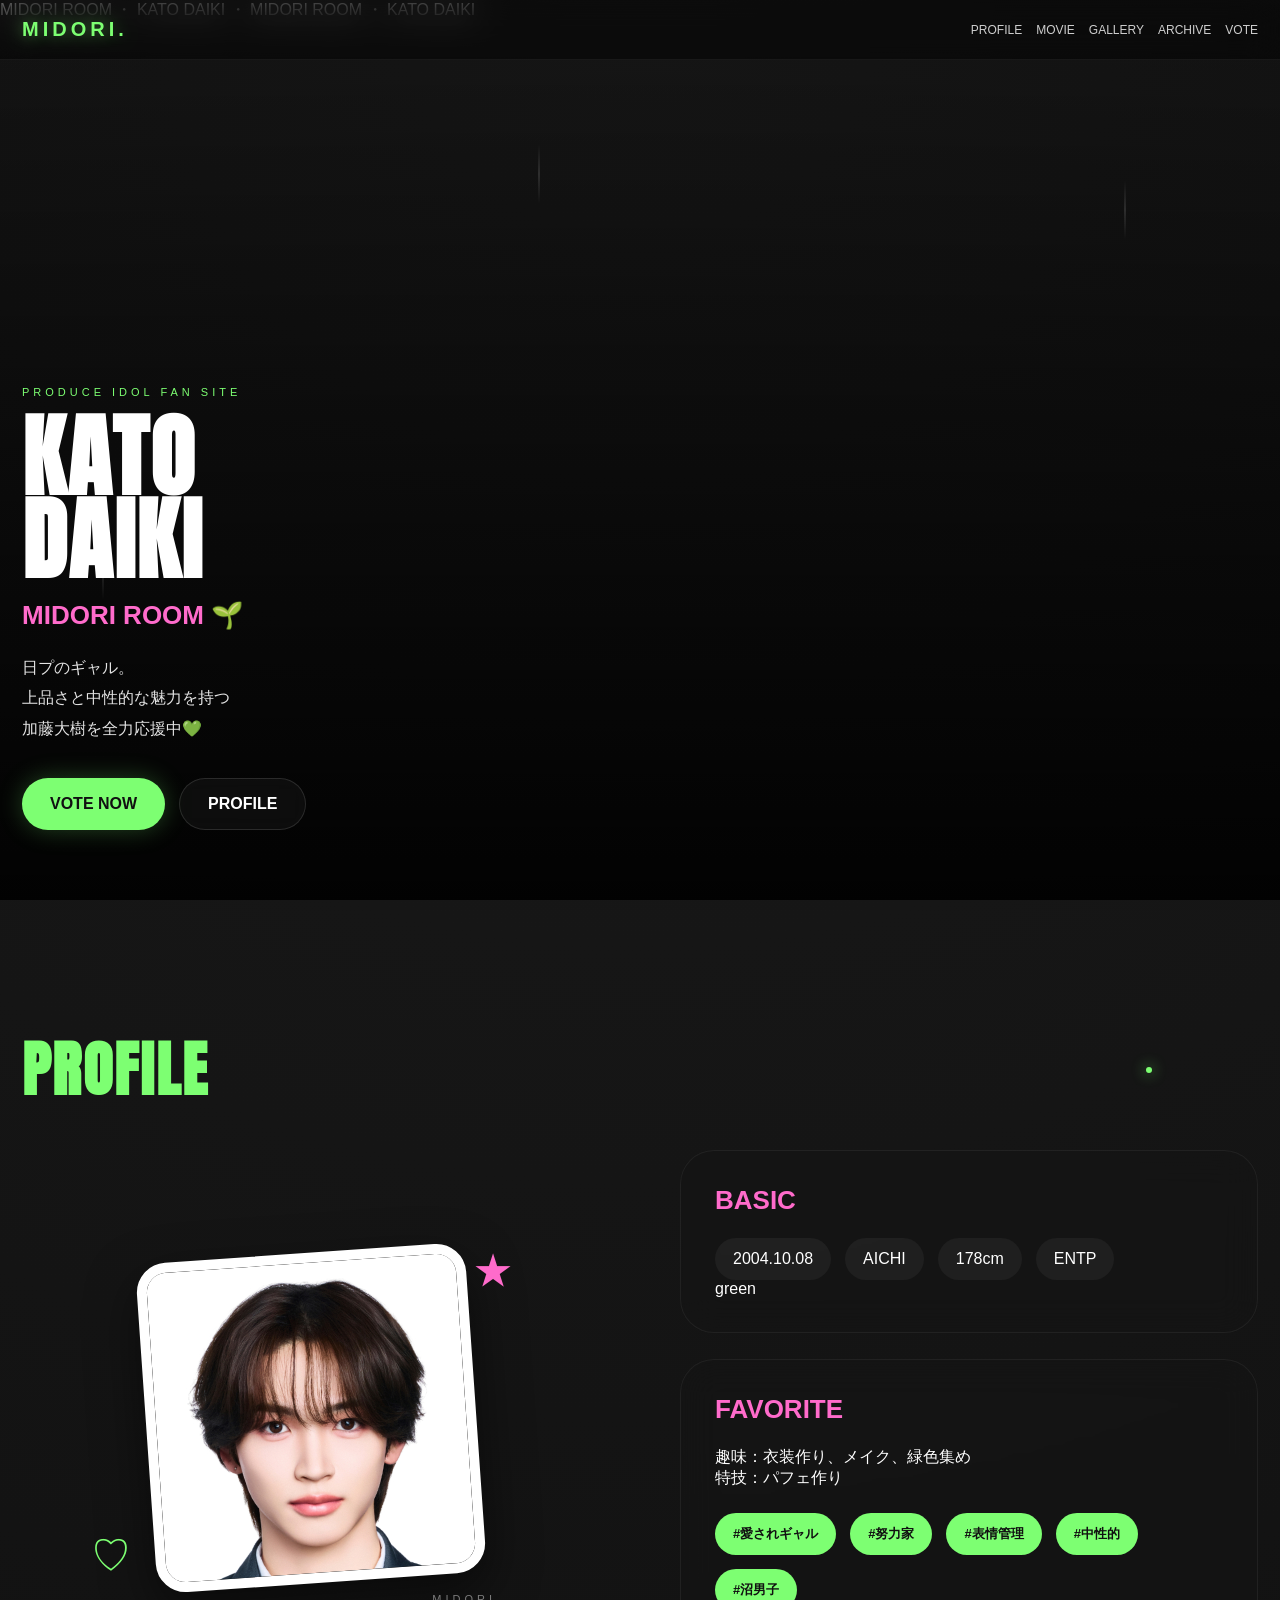
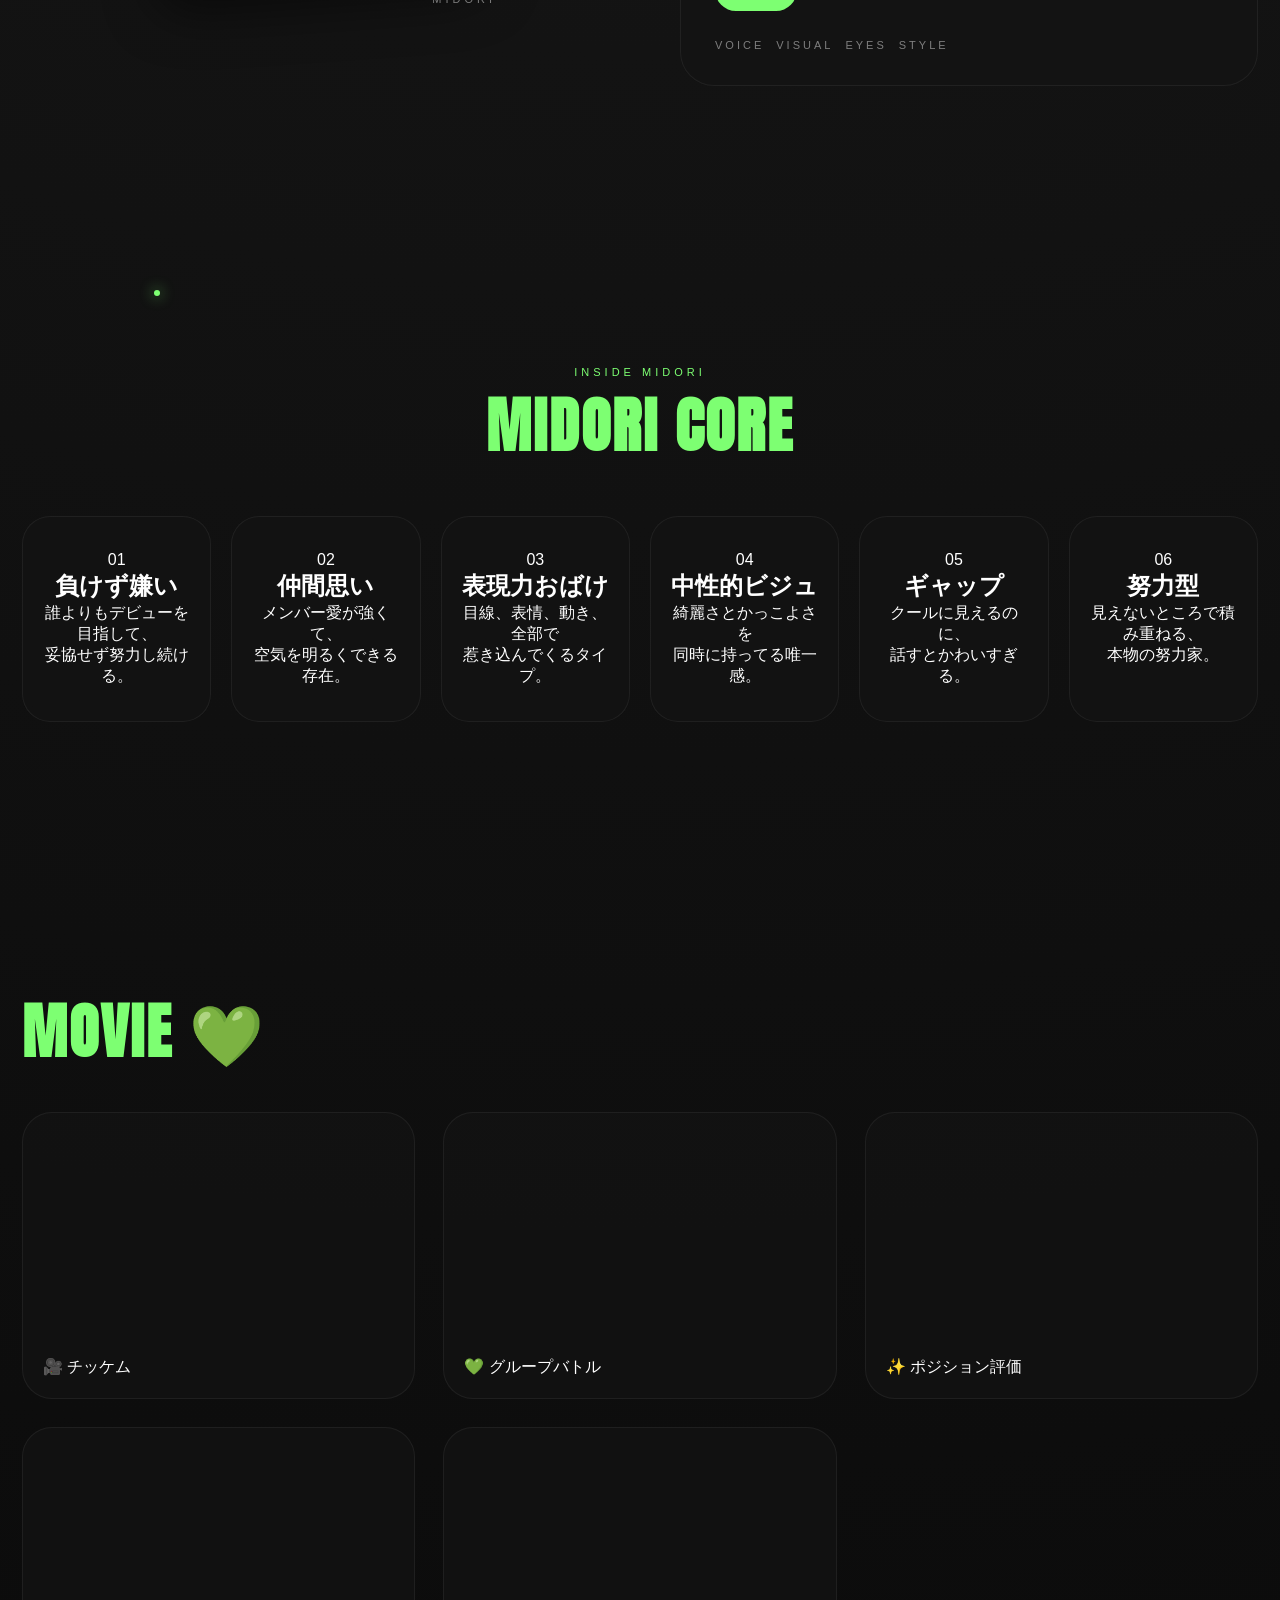
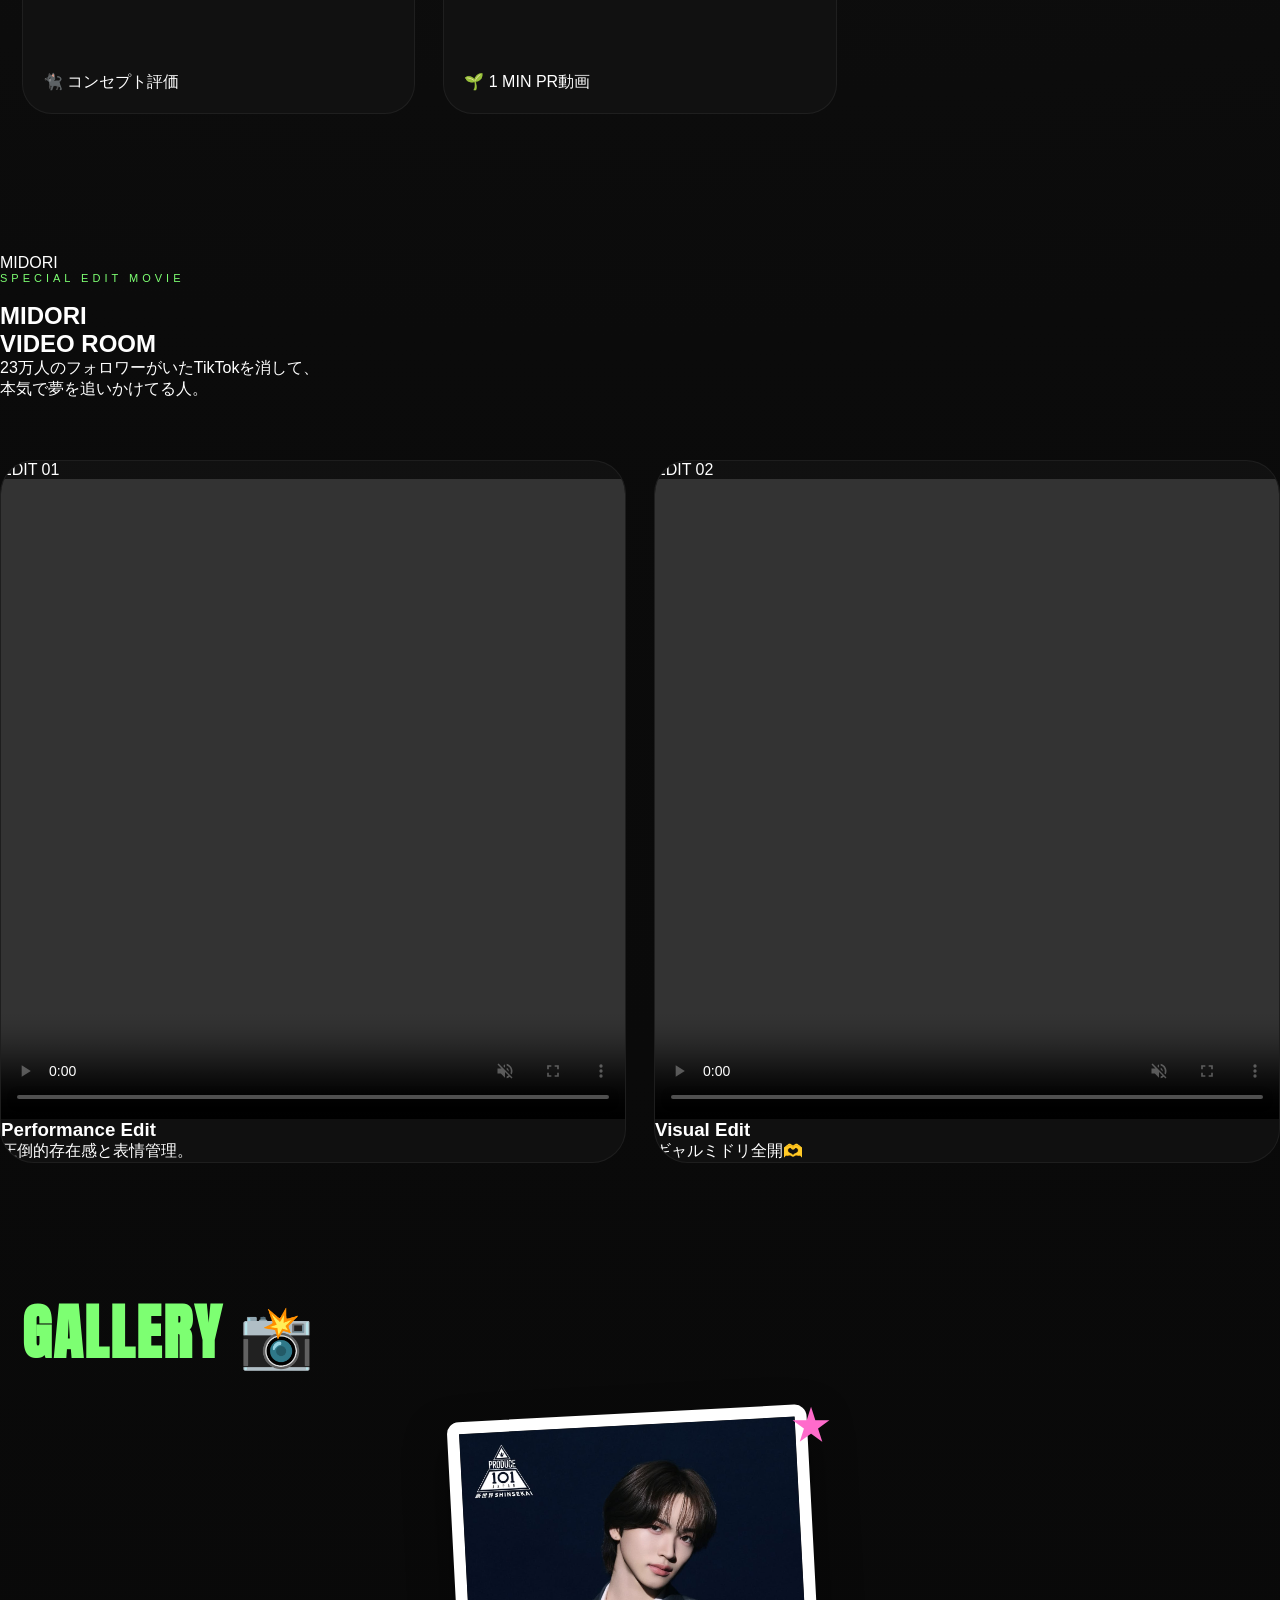
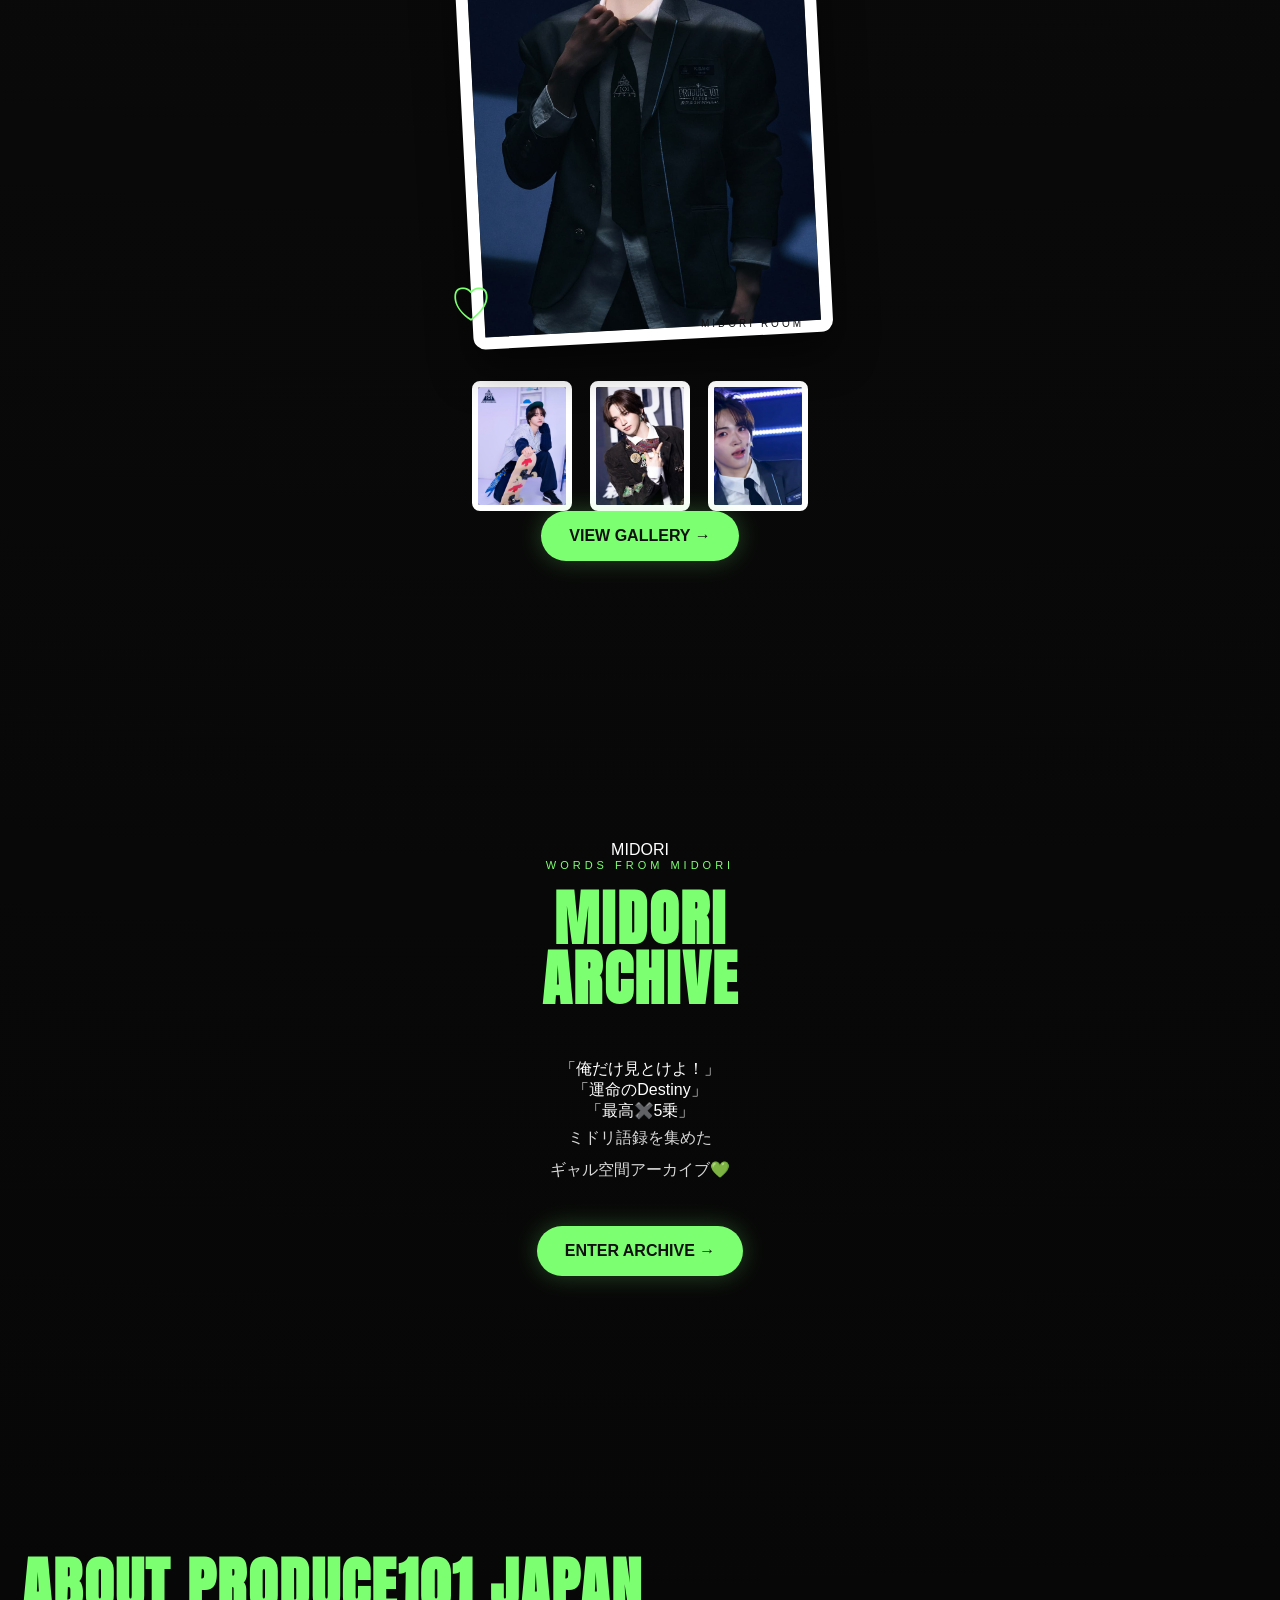
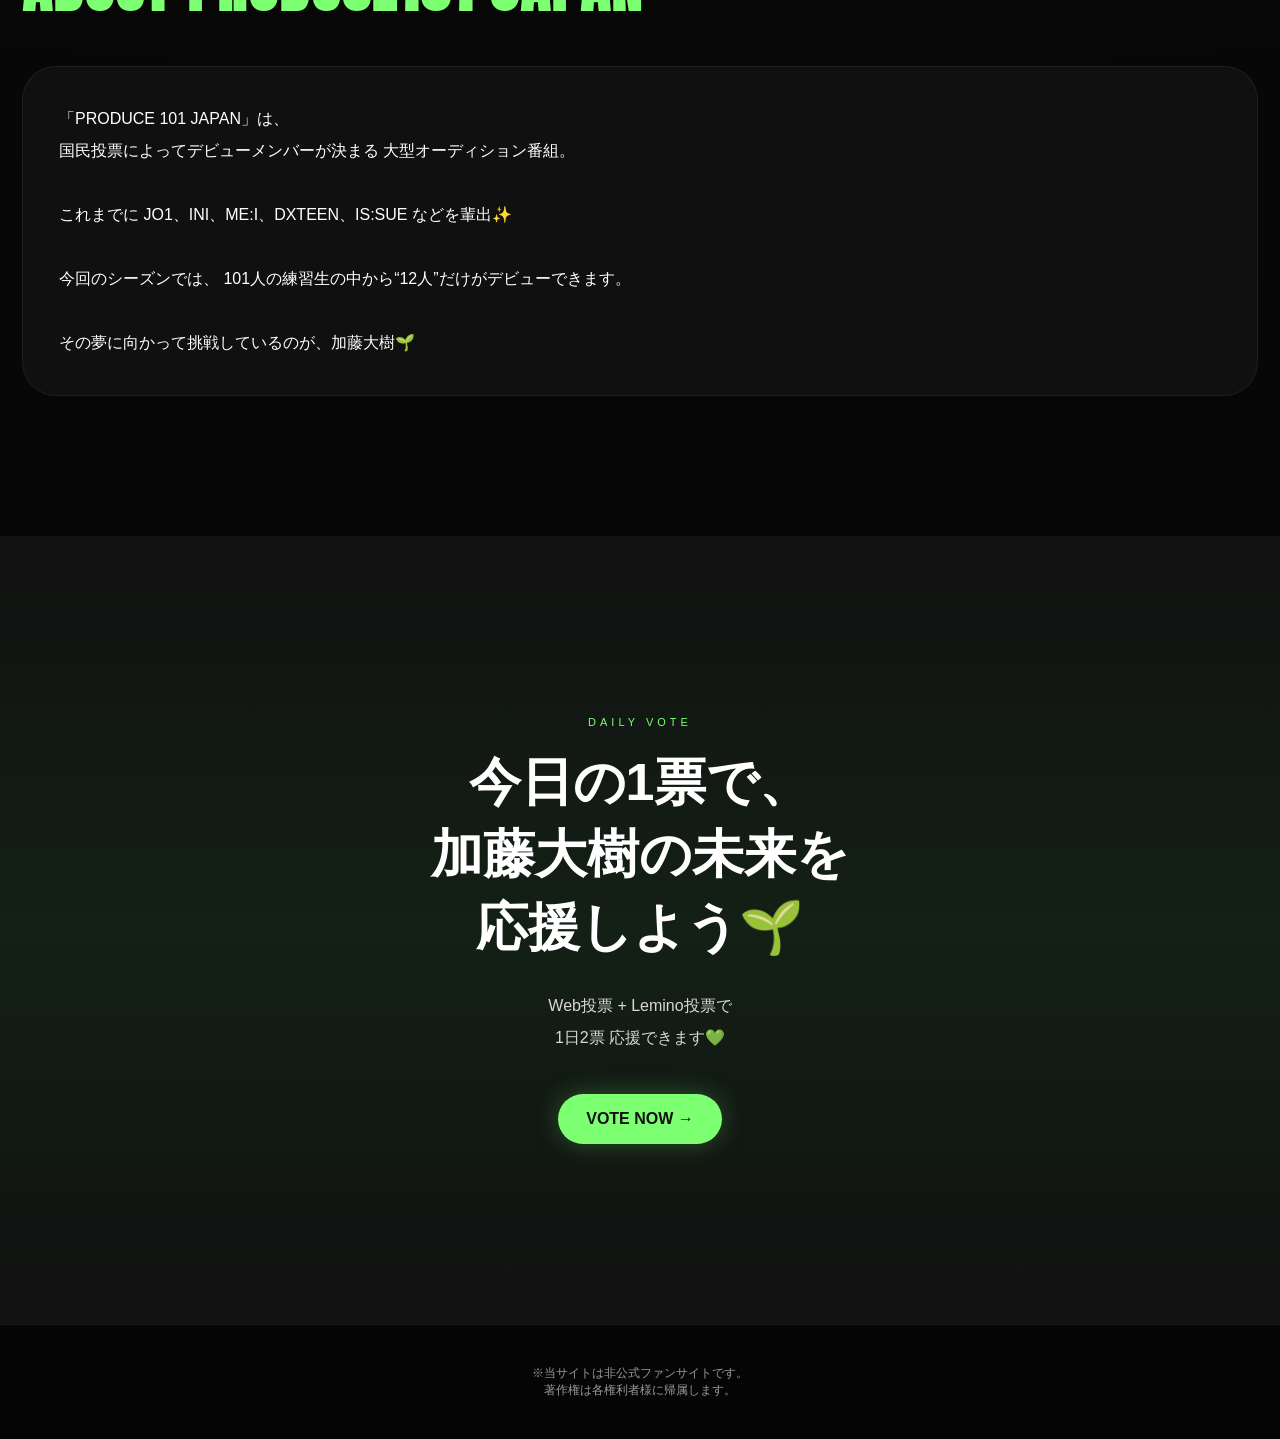
==== commit 99a30c41: "Add files via upload" ====
--- a/index.html
+++ b/index.html
@@ -323,9 +323,9 @@
     <!-- MIDORI VIDEO ROOM -->
 
     <section class="midori-edit-section">
-      <div class="edit-bg-text">MIDORI EDIT</div>
-
-      <p class="section-mini">MIDORI EDIT</p>
+      <div class="edit-bg-text">MIDORI</div>
+
+      <p class="section-mini">SPECIAL EDIT MOVIE</p>
 
       <h2>
         MIDORI<br />
@@ -343,8 +343,8 @@
         <div class="edit-card fade-up">
           <div class="edit-label">EDIT 01</div>
 
-          <video autoplay muted loop playsinline controls>
-            <source src="videos/edit1.mp4" type="video/mp4" />
+          <video autoplay muted loop playsinline controls preload="metadata">
+            <source src="videos/edit1.MP4" type="video/mp4" />
           </video>
 
           <div class="edit-info">
@@ -359,8 +359,8 @@
         <div class="edit-card fade-up">
           <div class="edit-label pink">EDIT 02</div>
 
-          <video autoplay muted loop playsinline controls>
-            <source src="videos/edit2.mp4" type="video/mp4" />
+          <video autoplay muted loop playsinline controls preload="metadata">
+            <source src="videos/edit2.MP4" type="video/mp4" />
           </video>
 
           <div class="edit-info">
--- a/style.css
+++ b/style.css
@@ -1033,4 +1033,456 @@
         flex: 1;
     }
 
+}
+
+/* ========================================
+   FIX PATCH
+   最後に追加する
+======================================== */
+
+/* =========================
+   BACK BUTTON
+========================= */
+
+.back {
+    display: inline-flex;
+    align-items: center;
+    justify-content: center;
+
+    padding: 12px 22px;
+
+    border-radius: 999px;
+
+    text-decoration: none;
+
+    color: white;
+
+    font-size: 12px;
+    font-weight: 700;
+    letter-spacing: 2px;
+
+    background: rgba(255, 255, 255, .06);
+
+    border: 1px solid rgba(255, 255, 255, .08);
+
+    backdrop-filter: blur(10px);
+
+    transition: .35s;
+}
+
+.back:hover {
+    transform: translateY(-3px);
+
+    color: #111;
+
+    background: #7dff72;
+
+    box-shadow:
+        0 0 20px rgba(125, 255, 114, .35);
+}
+
+/* =========================
+   ARCHIVE HERO
+========================= */
+
+body.archive-page .gallery-hero {
+    padding: 180px 24px 100px;
+
+    text-align: center;
+
+    position: relative;
+}
+
+body.archive-page .gallery-hero h1 {
+    font-family: 'Anton', sans-serif;
+
+    font-size: 82px;
+
+    line-height: .9;
+
+    color: white;
+
+    text-shadow:
+        0 0 24px rgba(125, 255, 114, .15);
+}
+
+/* MEMORY ROOM文字崩れ修正 */
+
+body.archive-page .gallery-hero h1 br {
+    display: block;
+}
+
+/* =========================
+   MIDORI CORE
+========================= */
+
+.midori-core .core-grid {
+    display: grid;
+
+    grid-template-columns:
+        repeat(auto-fit, minmax(160px, 1fr));
+
+    gap: 20px;
+
+    margin-top: 60px;
+}
+
+.midori-core .core-card {
+    position: relative;
+
+    padding: 34px 20px;
+
+    border-radius: 28px;
+
+    background:
+        rgba(20, 20, 20, .72);
+
+    border:
+        1px solid rgba(255, 255, 255, .06);
+
+    backdrop-filter: blur(14px);
+
+    overflow: hidden;
+
+    transition: .35s;
+
+    text-align: center;
+}
+
+.midori-core .core-card:hover {
+    transform:
+        translateY(-6px) rotate(-1deg);
+
+    border:
+        1px solid rgba(125, 255, 114, .25);
+
+    box-shadow:
+        0 0 24px rgba(125, 255, 114, .12);
+}
+
+.midori-core .core-card span {
+    display: inline-block;
+
+    margin-bottom: 18px;
+
+    color: #7dff72;
+
+    font-size: 12px;
+
+    letter-spacing: 4px;
+}
+
+.midori-core .core-card h3 {
+    font-size: 24px;
+
+    line-height: 1.4;
+}
+
+/* mobile崩れ修正 */
+
+@media(max-width:768px) {
+
+    .midori-core .core-grid {
+        grid-template-columns: 1fr 1fr;
+    }
+
+    .midori-core .core-card {
+        padding: 26px 14px;
+    }
+
+    .midori-core .core-card h3 {
+        font-size: 18px;
+    }
+
+}
+
+/* =========================
+   MIDORI EDIT
+========================= */
+
+/* 重複レイアウトを強制上書き */
+
+.section-midori-edit {
+    padding: 140px 22px !important;
+
+    max-width: 1200px;
+
+    margin: auto;
+
+    text-align: center;
+}
+
+.edit-grid {
+    display: grid !important;
+
+    grid-template-columns:
+        repeat(auto-fit, minmax(280px, 1fr));
+
+    gap: 28px;
+
+    margin-top: 60px;
+}
+
+.edit-card {
+    position: relative;
+
+    overflow: hidden;
+
+    border-radius: 34px;
+
+    background:
+        rgba(20, 20, 20, .72);
+
+    border:
+        1px solid rgba(255, 255, 255, .06);
+
+    transition: .4s;
+}
+
+.edit-card:hover {
+    transform:
+        translateY(-8px);
+
+    box-shadow:
+        0 0 28px rgba(125, 255, 114, .12);
+}
+
+.edit-card video {
+    width: 100%;
+
+    height: 640px;
+
+    display: block;
+
+    object-fit: cover;
+
+    background: #111;
+}
+
+.edit-overlay {
+    position: absolute;
+
+    inset: 0;
+
+    display: flex;
+
+    align-items: flex-end;
+
+    padding: 24px;
+
+    background:
+        linear-gradient(to top,
+            rgba(0, 0, 0, .82),
+            rgba(0, 0, 0, 0));
+}
+
+.edit-title {
+    font-size: 22px;
+
+    font-weight: 800;
+
+    margin-bottom: 6px;
+}
+
+.edit-desc {
+    color: rgba(255, 255, 255, .75);
+
+    line-height: 1.7;
+}
+
+/* mobile */
+
+@media(max-width:768px) {
+
+    .edit-grid {
+        grid-template-columns: 1fr;
+    }
+
+    .edit-card video {
+        height: 520px;
+    }
+
+}
+
+/* =========================
+   ARCHIVE QUOTE
+========================= */
+
+body.archive-page .quote {
+    display: flex;
+
+    flex-direction: column;
+
+    gap: 24px;
+
+    max-width: 920px;
+
+    margin: auto;
+
+    padding: 0 24px 140px;
+}
+
+body.archive-page .quote p {
+    position: relative;
+
+    background:
+        linear-gradient(135deg,
+            rgba(30, 30, 30, .92),
+            rgba(18, 18, 18, .82));
+
+    border:
+        1px solid rgba(255, 255, 255, .06);
+
+    border-radius: 34px;
+
+    padding: 34px;
+
+    font-size: 26px;
+
+    line-height: 1.8;
+
+    font-weight: 700;
+
+    overflow: hidden;
+
+    transition: .35s;
+
+    box-shadow:
+        0 10px 30px rgba(0, 0, 0, .35);
+}
+
+body.archive-page .quote p::before {
+    content: "★";
+
+    position: absolute;
+
+    top: 14px;
+    right: 18px;
+
+    color: #ff6bcb;
+
+    font-size: 20px;
+}
+
+body.archive-page .quote p:nth-child(even)::before {
+    content: "♡";
+
+    color: #7dff72;
+}
+
+body.archive-page .quote p:hover {
+    transform:
+        translateY(-6px) rotate(-1deg);
+
+    border:
+        1px solid rgba(125, 255, 114, .25);
+
+    box-shadow:
+        0 0 30px rgba(125, 255, 114, .12);
+}
+
+/* =========================
+   VIDEO FIX
+========================= */
+
+video {
+    opacity: 1 !important;
+
+    visibility: visible !important;
+}
+
+/* =========================
+   MOBILE HERO FIX
+========================= */
+
+@media(max-width:768px) {
+
+    body.archive-page .gallery-hero h1 {
+        font-size: 54px;
+    }
+
+}
+
+/* =========================
+   BACK BUTTON
+========================= */
+
+.back-btn {
+
+    position: relative;
+
+    display: inline-flex;
+
+    align-items: center;
+
+    gap: 10px;
+
+    padding: 12px 22px;
+
+    border-radius: 999px;
+
+    text-decoration: none;
+
+    color: white;
+
+    font-size: 12px;
+
+    letter-spacing: 2px;
+
+    font-weight: 700;
+
+    background:
+        rgba(255, 255, 255, .06);
+
+    border:
+        1px solid rgba(255, 255, 255, .08);
+
+    backdrop-filter: blur(14px);
+
+    transition: .35s;
+
+    overflow: hidden;
+}
+
+.back-btn::before {
+
+    content: "";
+
+    position: absolute;
+
+    inset: 0;
+
+    background:
+        linear-gradient(120deg,
+            transparent,
+            rgba(125, 255, 114, .12),
+            transparent);
+
+    transform: translateX(-100%);
+
+    transition: .6s;
+}
+
+.back-btn:hover::before {
+
+    transform: translateX(100%);
+}
+
+.back-btn:hover {
+
+    transform:
+        translateY(-4px);
+
+    border:
+        1px solid rgba(125, 255, 114, .25);
+
+    color: #7dff72;
+
+    box-shadow:
+        0 0 24px rgba(125, 255, 114, .15);
+}
+
+.back-btn span {
+
+    font-size: 14px;
 }
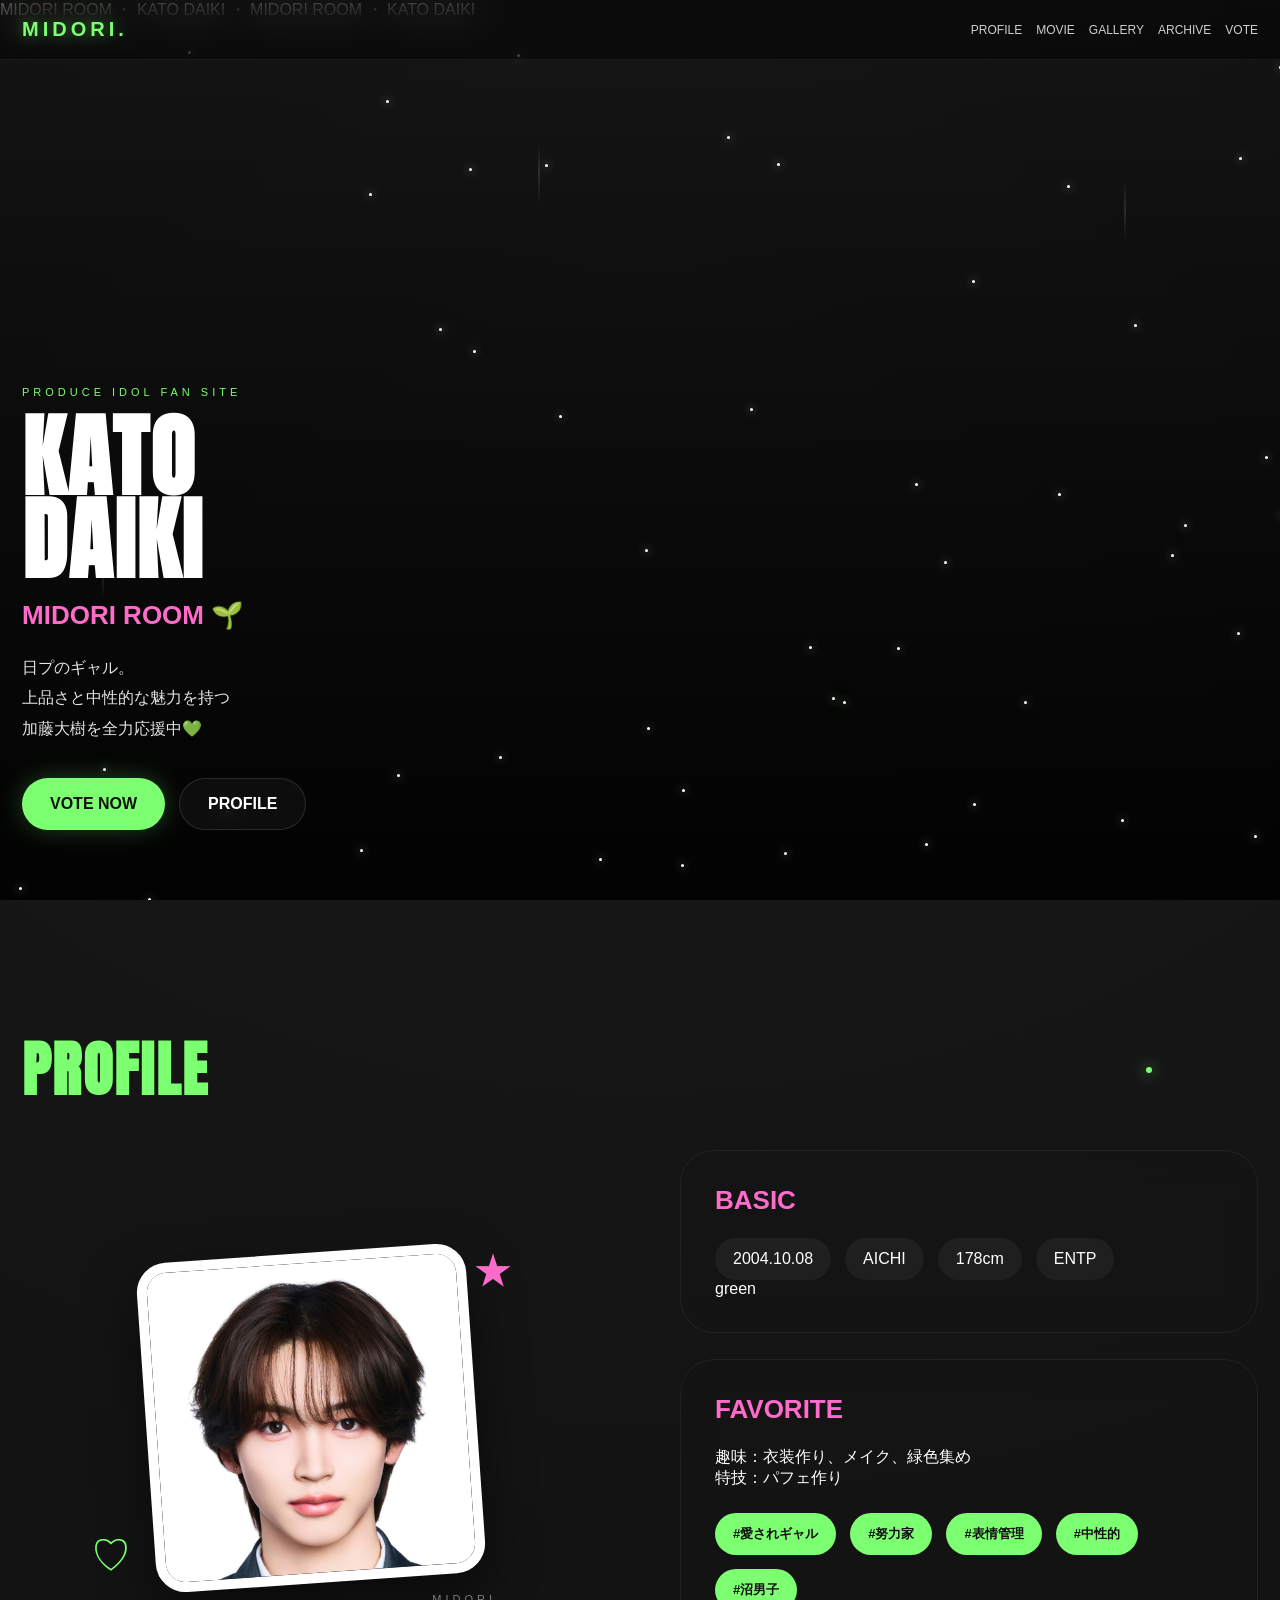
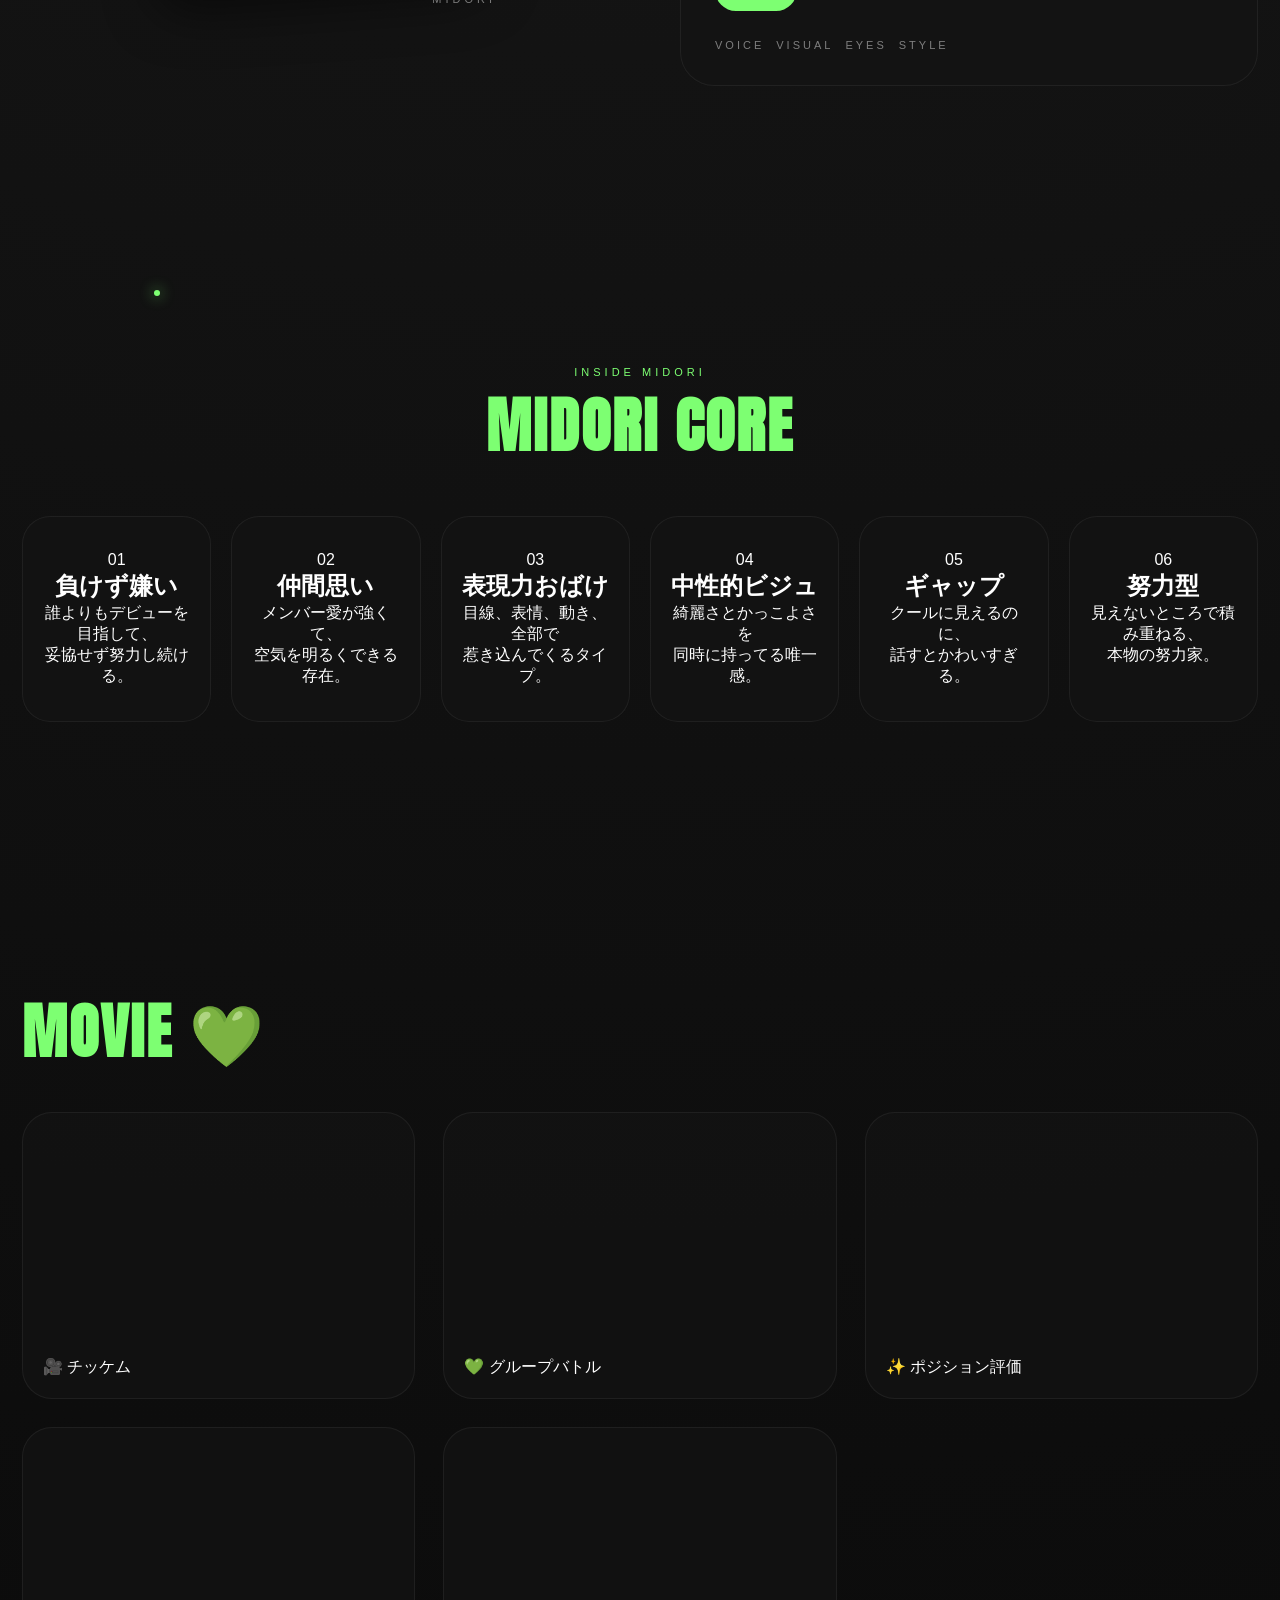
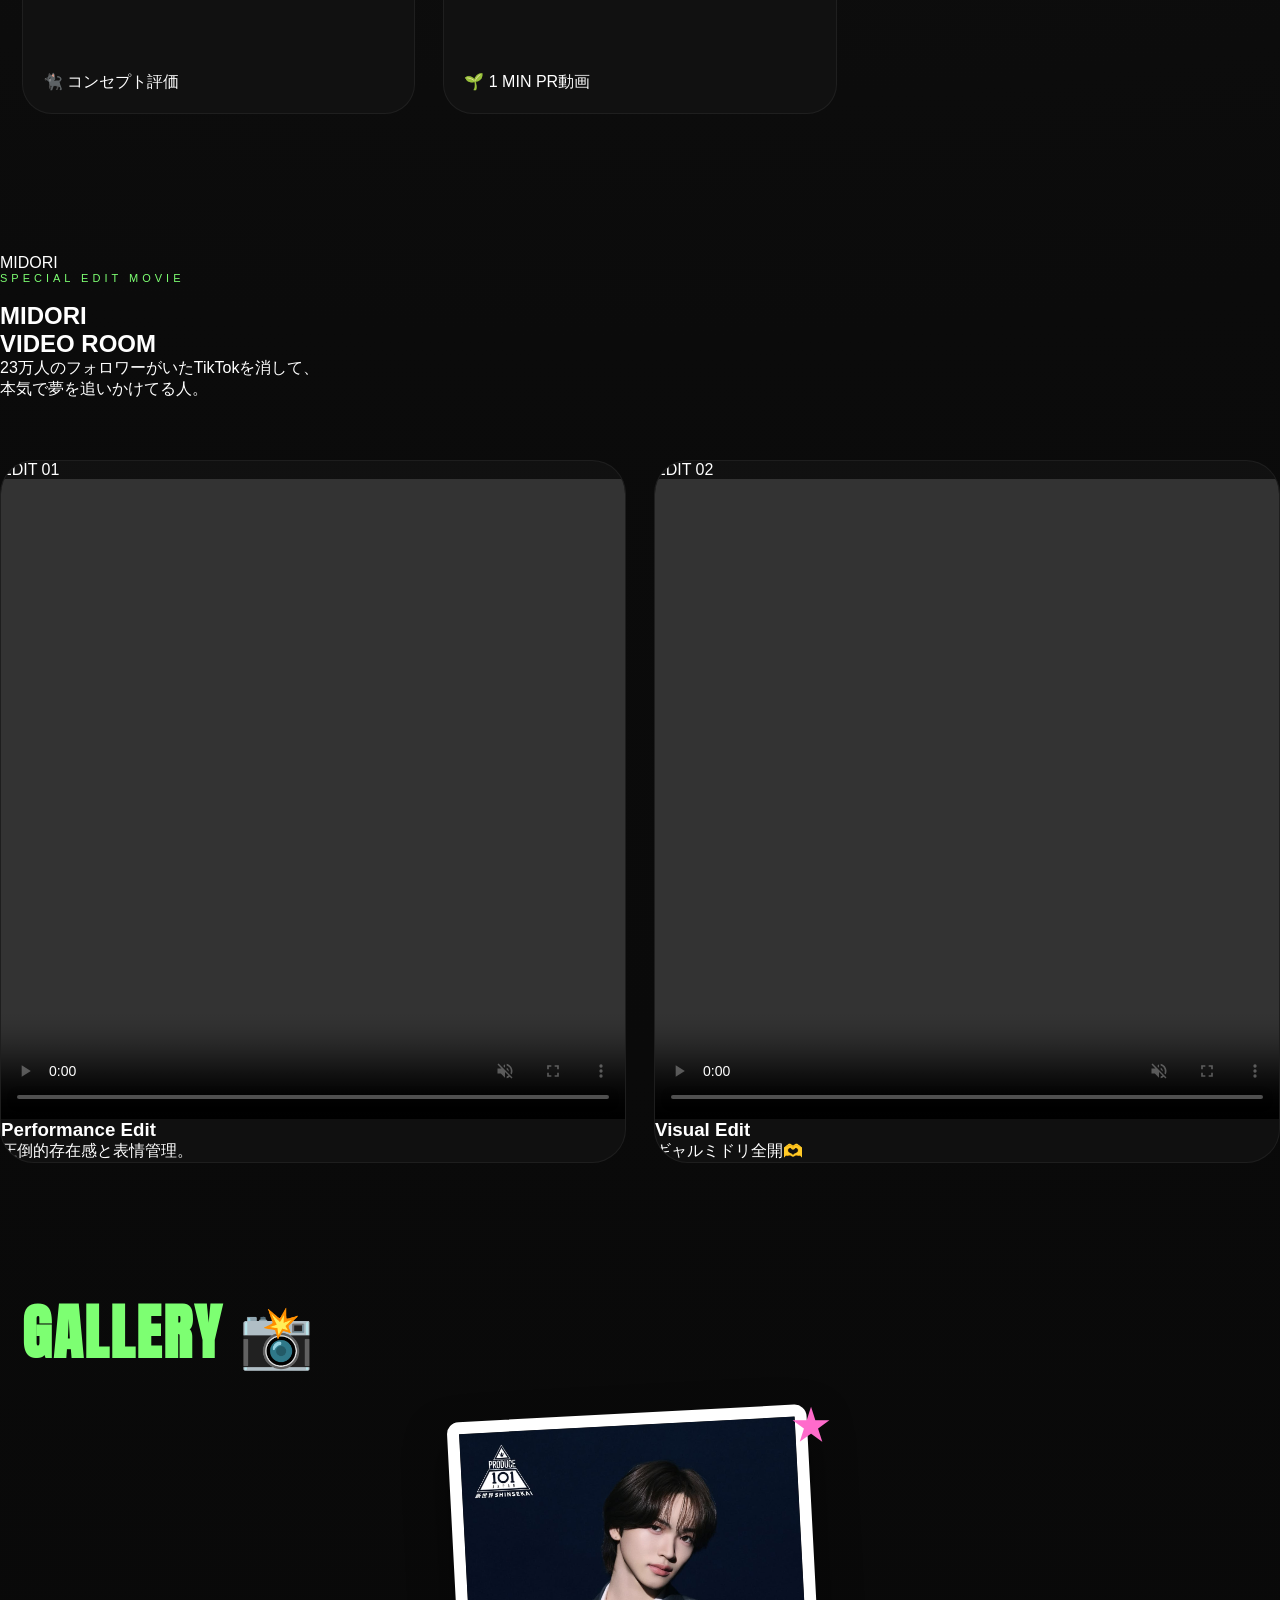
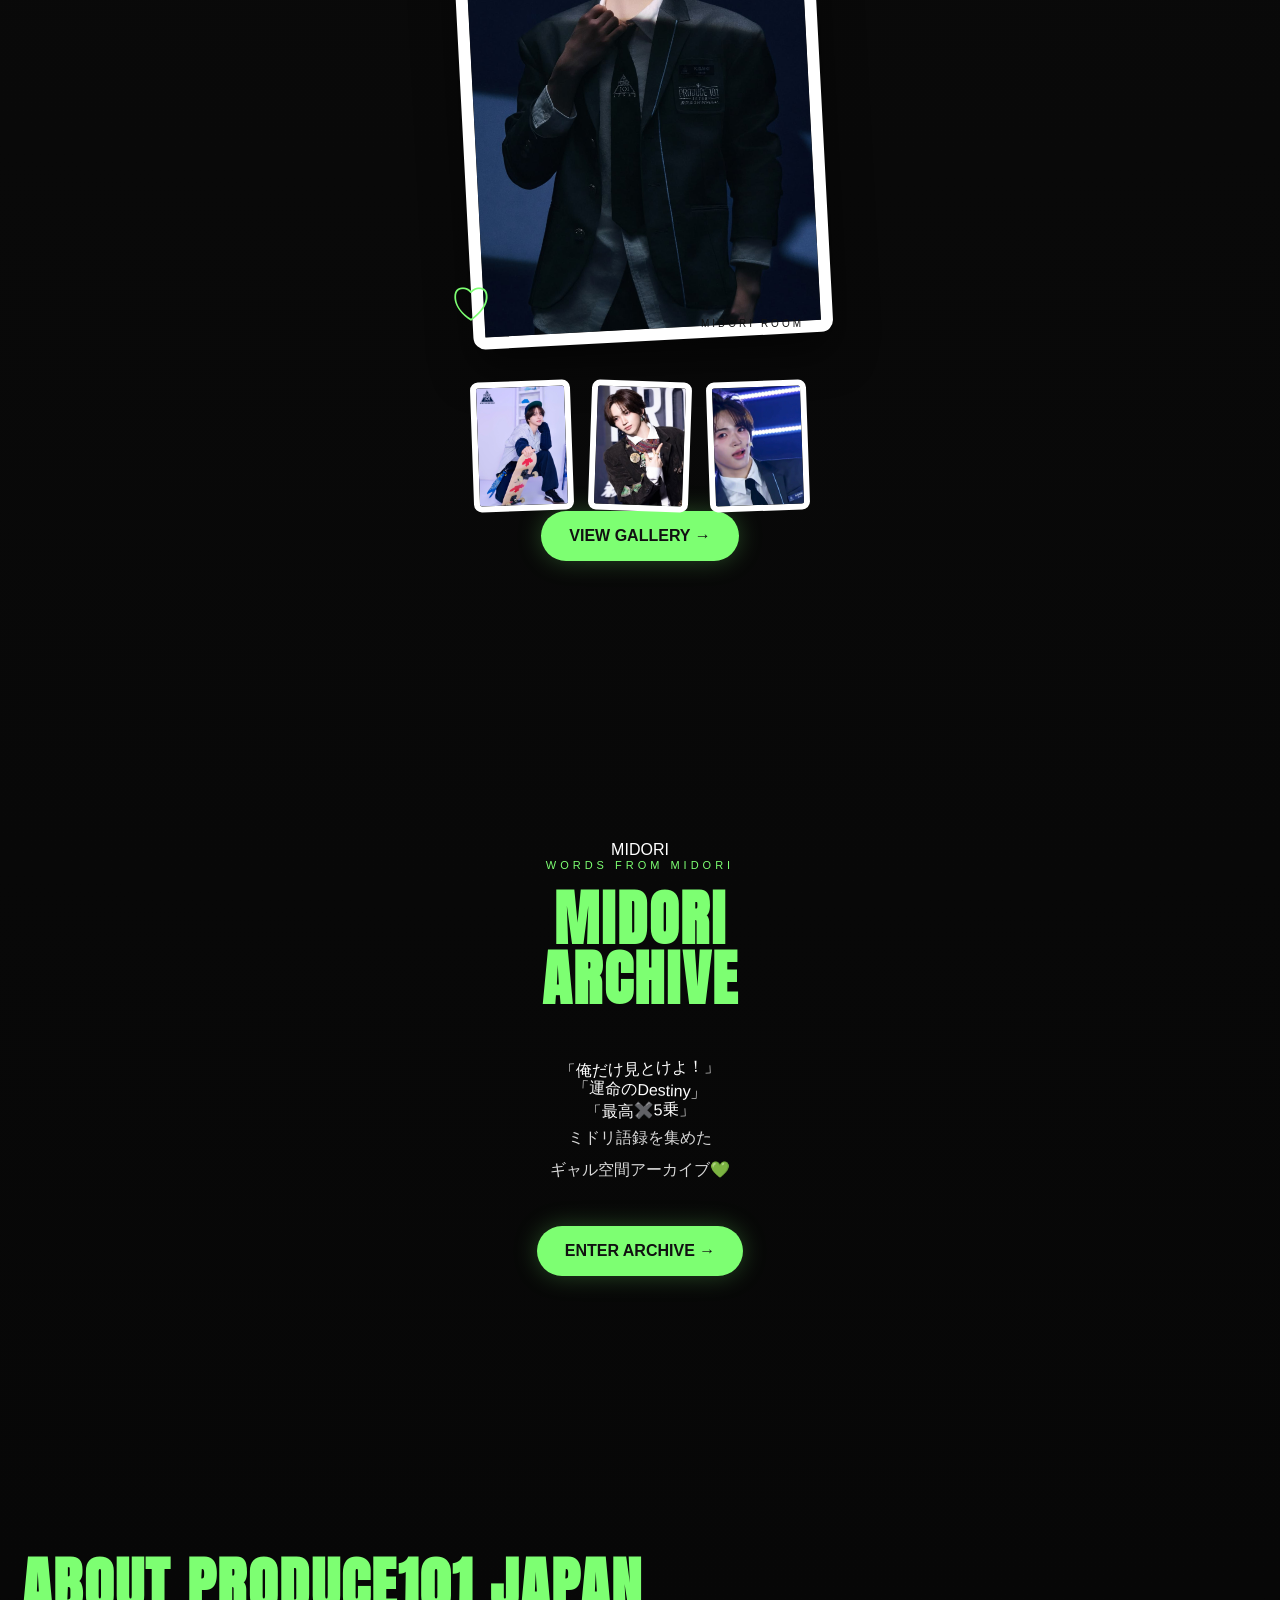
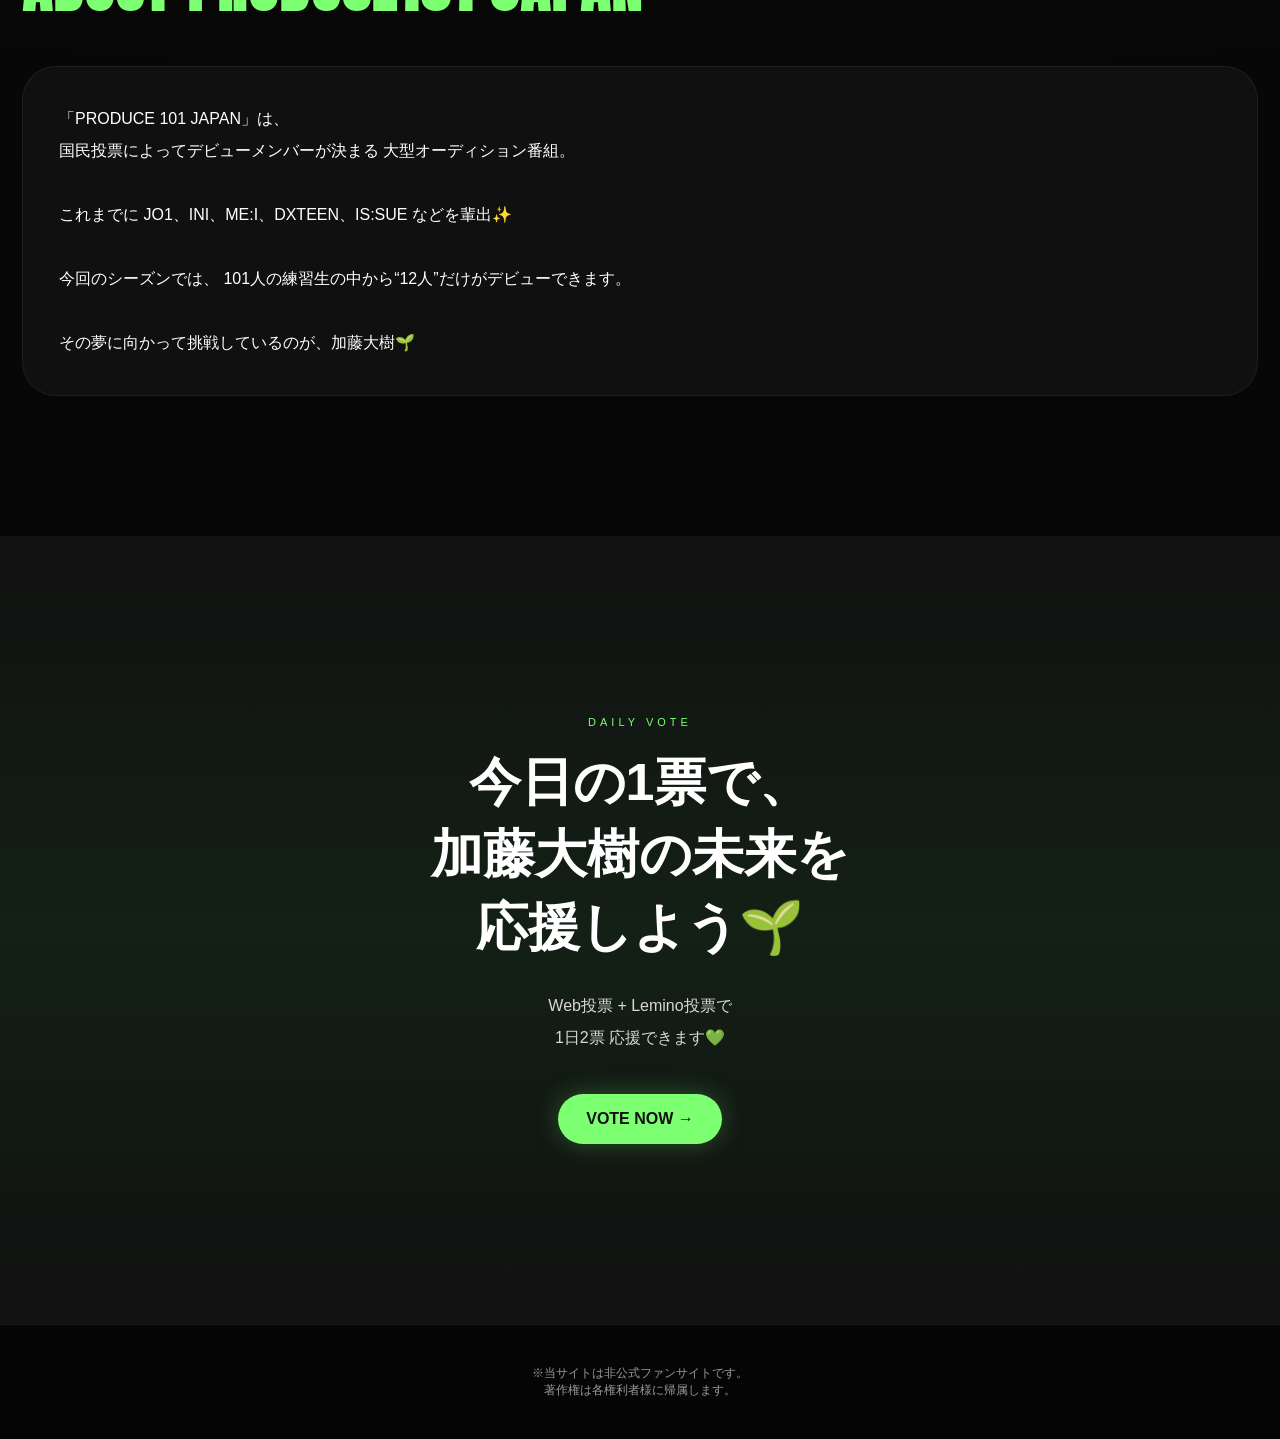
==== commit d531611a: "Add files via upload" ====
--- a/index.html
+++ b/index.html
@@ -343,7 +343,7 @@
         <div class="edit-card fade-up">
           <div class="edit-label">EDIT 01</div>
 
-          <video autoplay muted loop playsinline controls preload="metadata">
+          <video controls playsinline preload="metadata">
             <source src="videos/edit1.MP4" type="video/mp4" />
           </video>
 
@@ -359,7 +359,7 @@
         <div class="edit-card fade-up">
           <div class="edit-label pink">EDIT 02</div>
 
-          <video autoplay muted loop playsinline controls preload="metadata">
+          <video controls playsinline preload="metadata">
             <source src="videos/edit2.MP4" type="video/mp4" />
           </video>
 
--- a/style.css
+++ b/style.css
@@ -546,9 +546,9 @@
 
 .edit-card {
     position: relative;
-    overflow: hidden;
-
-    border-radius: 36px;
+    overflow: visible;
+
+    border-radius: 0;
 
     background:
         rgba(20, 20, 20, .75);
@@ -568,6 +568,7 @@
     width: 100%;
     aspect-ratio: 9/16;
     object-fit: cover;
+    border-radius: 0;
 }
 
 .edit-overlay {
@@ -794,11 +795,27 @@
 }
 
 body.gallery-page .gallery {
+
     column-count: 2;
-    column-gap: 18px;
+    column-gap: 16px;
+
+    padding: 0 16px 120px;
+
     max-width: 1200px;
+
     margin: auto;
-    padding: 0 18px 120px;
+}
+
+@media(max-width:768px) {
+
+    body.gallery-page .gallery {
+
+        column-count: 2;
+        column-gap: 10px;
+
+        padding: 0 10px 100px;
+    }
+
 }
 
 body.gallery-page .photo {
@@ -1409,80 +1426,271 @@
 
 .back-btn {
 
-    position: relative;
-
     display: inline-flex;
-
     align-items: center;
-
     gap: 10px;
 
-    padding: 12px 22px;
+    padding: 12px 20px;
 
     border-radius: 999px;
 
-    text-decoration: none;
-
-    color: white;
-
-    font-size: 12px;
-
-    letter-spacing: 2px;
-
-    font-weight: 700;
-
-    background:
-        rgba(255, 255, 255, .06);
+    background:
+        rgba(255, 255, 255, .08);
 
     border:
         1px solid rgba(255, 255, 255, .08);
 
-    backdrop-filter: blur(14px);
+    color: white;
+
+    text-decoration: none;
+
+    font-size: 12px;
+    letter-spacing: 2px;
 
     transition: .35s;
 
+    backdrop-filter: blur(12px);
+}
+
+.back-btn:hover {
+
+    transform: translateY(-3px);
+
+    border:
+        1px solid rgba(125, 255, 114, .35);
+
+    box-shadow:
+        0 0 20px rgba(125, 255, 114, .18);
+
+    color: #7dff72;
+}
+
+.back-btn span {
+
+    font-size: 16px;
+}
+
+/* =========================
+   HERO GLITTER
+========================= */
+
+.stars {
+    position: absolute;
+    inset: 0;
     overflow: hidden;
-}
-
-.back-btn::before {
-
-    content: "";
-
-    position: absolute;
-
-    inset: 0;
-
-    background:
-        linear-gradient(120deg,
-            transparent,
-            rgba(125, 255, 114, .12),
-            transparent);
-
-    transform: translateX(-100%);
-
-    transition: .6s;
-}
-
-.back-btn:hover::before {
-
-    transform: translateX(100%);
-}
-
-.back-btn:hover {
+    z-index: 2;
+    pointer-events: none;
+}
+
+.star {
+    position: absolute;
+    width: 3px;
+    height: 3px;
+    background: white;
+    border-radius: 50%;
+
+    box-shadow:
+        0 0 10px rgba(255, 255, 255, .9),
+        0 0 20px rgba(125, 255, 114, .5);
+
+    animation: twinkle linear infinite;
+}
+
+@keyframes twinkle {
+
+    0%, 100% {
+        opacity: .2;
+        transform: scale(.5);
+    }
+
+    50% {
+        opacity: 1;
+        transform: scale(1.6);
+    }
+}
+
+/* RANDOM SPARKLE */
+
+.sparkle {
+    position: fixed;
+
+    width: 8px;
+    height: 8px;
+
+    border-radius: 50%;
+
+    background: white;
+
+    pointer-events: none;
+
+    z-index: 9999;
+
+    animation: sparkleAnim 1.8s forwards;
+
+    box-shadow:
+        0 0 12px white,
+        0 0 24px #7dff72;
+}
+
+@keyframes sparkleAnim {
+
+    0% {
+        opacity: 0;
+        transform: scale(.2);
+    }
+
+    20% {
+        opacity: 1;
+    }
+
+    100% {
+        opacity: 0;
+        transform:
+            translateY(-40px) scale(1.8);
+    }
+}
+
+/* =========================
+   ARCHIVE WALL
+========================= */
+
+body.archive-page .archive-wall {
+
+    display: grid;
+
+    grid-template-columns:
+        repeat(2, 1fr);
+
+    gap: 24px;
+
+    max-width: 1200px;
+
+    margin: auto;
+
+    padding: 0 20px 140px;
+}
+
+/* CARD */
+
+.quote-card {
+
+    position: relative;
+
+    padding: 34px;
+
+    border-radius: 34px;
+
+    overflow: hidden;
+
+    min-height: 220px;
+
+    display: flex;
+    align-items: center;
+    justify-content: center;
+
+    text-align: center;
+
+    transition: .4s;
+
+    box-shadow:
+        0 10px 30px rgba(0, 0, 0, .35);
+}
+
+.quote-card p {
+
+    font-size: 28px;
+
+    line-height: 1.8;
+
+    font-weight: 900;
+}
+
+/* COLORS */
+
+.quote-card.pink {
+
+    background: #ff6bcb;
+    color: white;
+}
+
+.quote-card.green {
+
+    background: #7dff72;
+    color: #111;
+}
+
+.quote-card.black {
+
+    background: #1b1b1b;
+    color: white;
+
+    border:
+        1px solid rgba(255, 255, 255, .08);
+}
+
+.quote-card.angel {
+
+    background:
+        linear-gradient(135deg,
+            #fff,
+            #ffe9f7);
+
+    color: #111;
+}
+
+/* STICKER */
+
+.quote-sticker {
+
+    position: absolute;
+
+    top: 14px;
+    right: 14px;
+
+    padding: 8px 12px;
+
+    border-radius: 999px;
+
+    background: white;
+
+    color: #111;
+
+    font-size: 10px;
+
+    font-weight: 900;
+
+    letter-spacing: 2px;
+
+    transform: rotate(8deg);
+}
+
+/* ROTATE */
+
+.rotate-left {
+    transform: rotate(-2deg);
+}
+
+.rotate-right {
+    transform: rotate(2deg);
+}
+
+.quote-card:hover {
 
     transform:
-        translateY(-4px);
-
-    border:
-        1px solid rgba(125, 255, 114, .25);
-
-    color: #7dff72;
-
-    box-shadow:
-        0 0 24px rgba(125, 255, 114, .15);
-}
-
-.back-btn span {
-
-    font-size: 14px;
+        translateY(-8px) rotate(0deg);
+}
+
+/* MOBILE */
+
+@media(max-width:768px) {
+
+    body.archive-page .archive-wall {
+
+        grid-template-columns: 1fr;
+    }
+
+    .quote-card p {
+
+        font-size: 22px;
+    }
 }
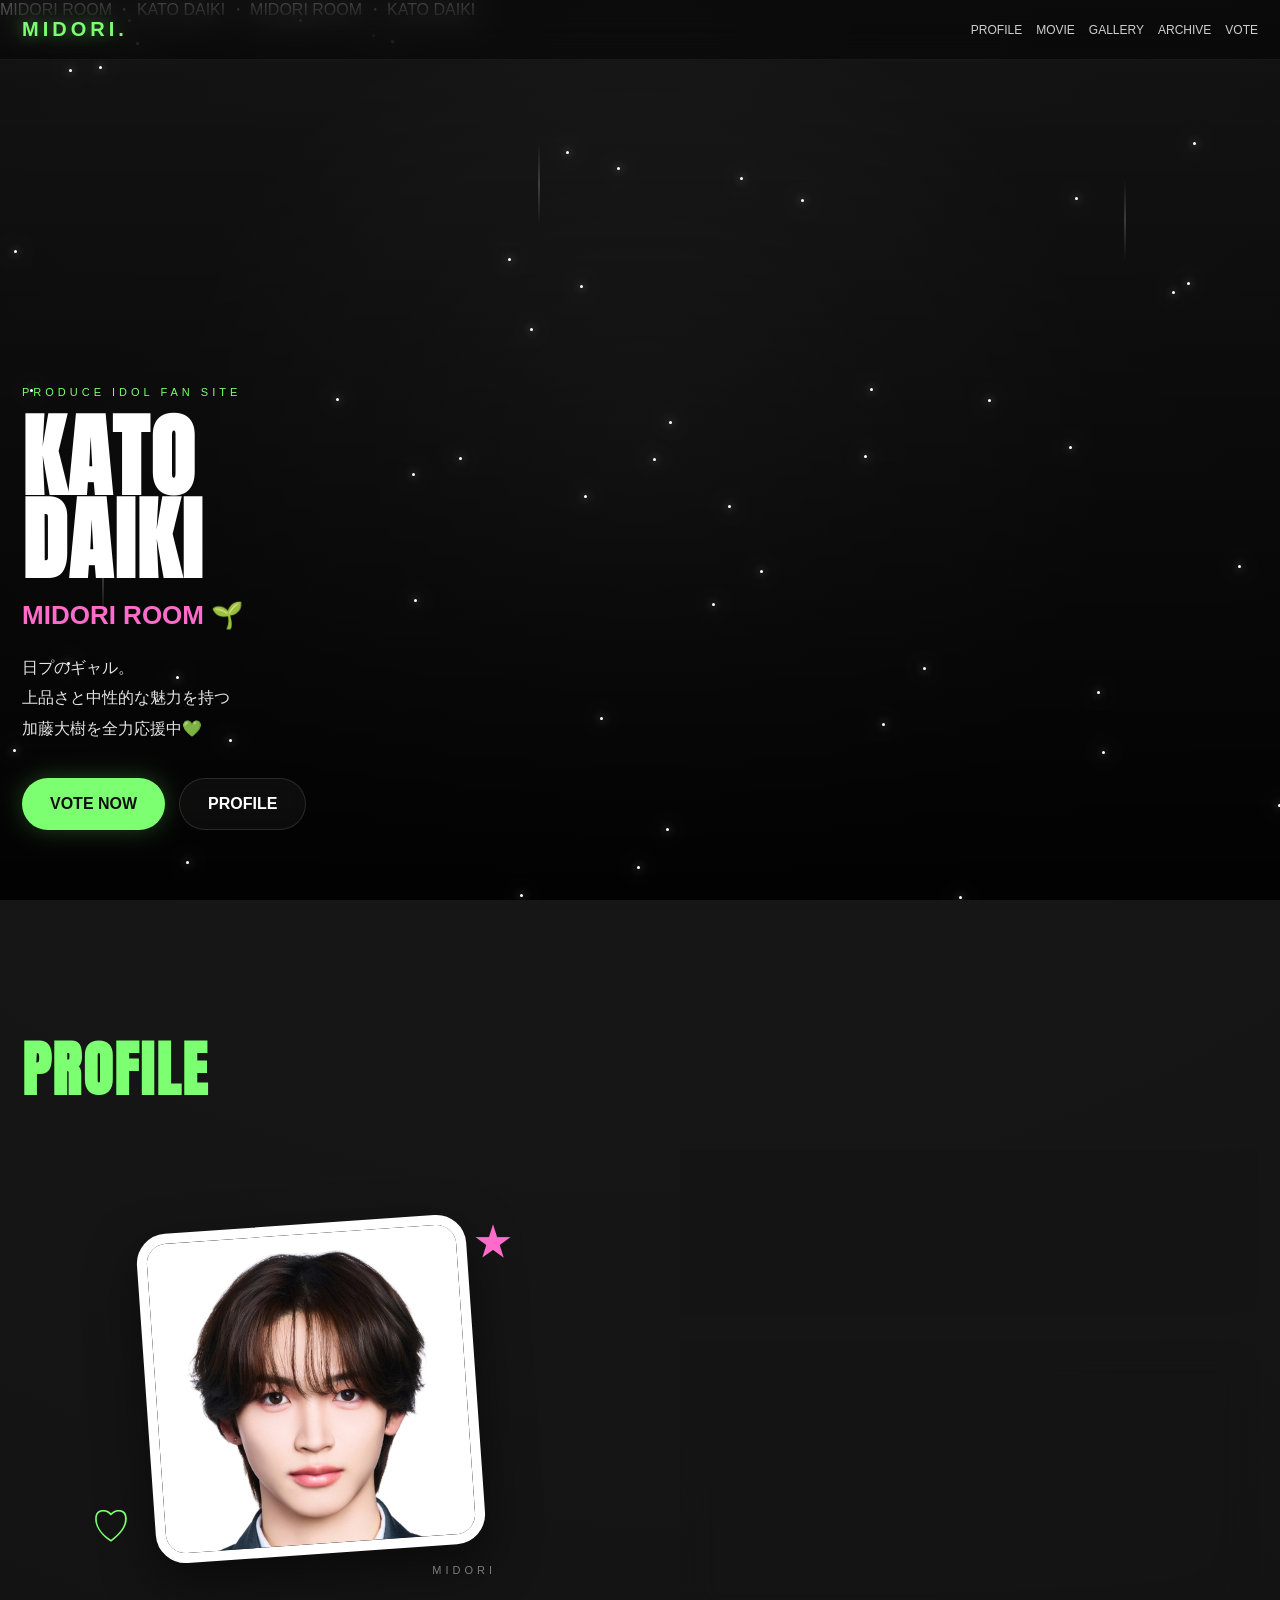
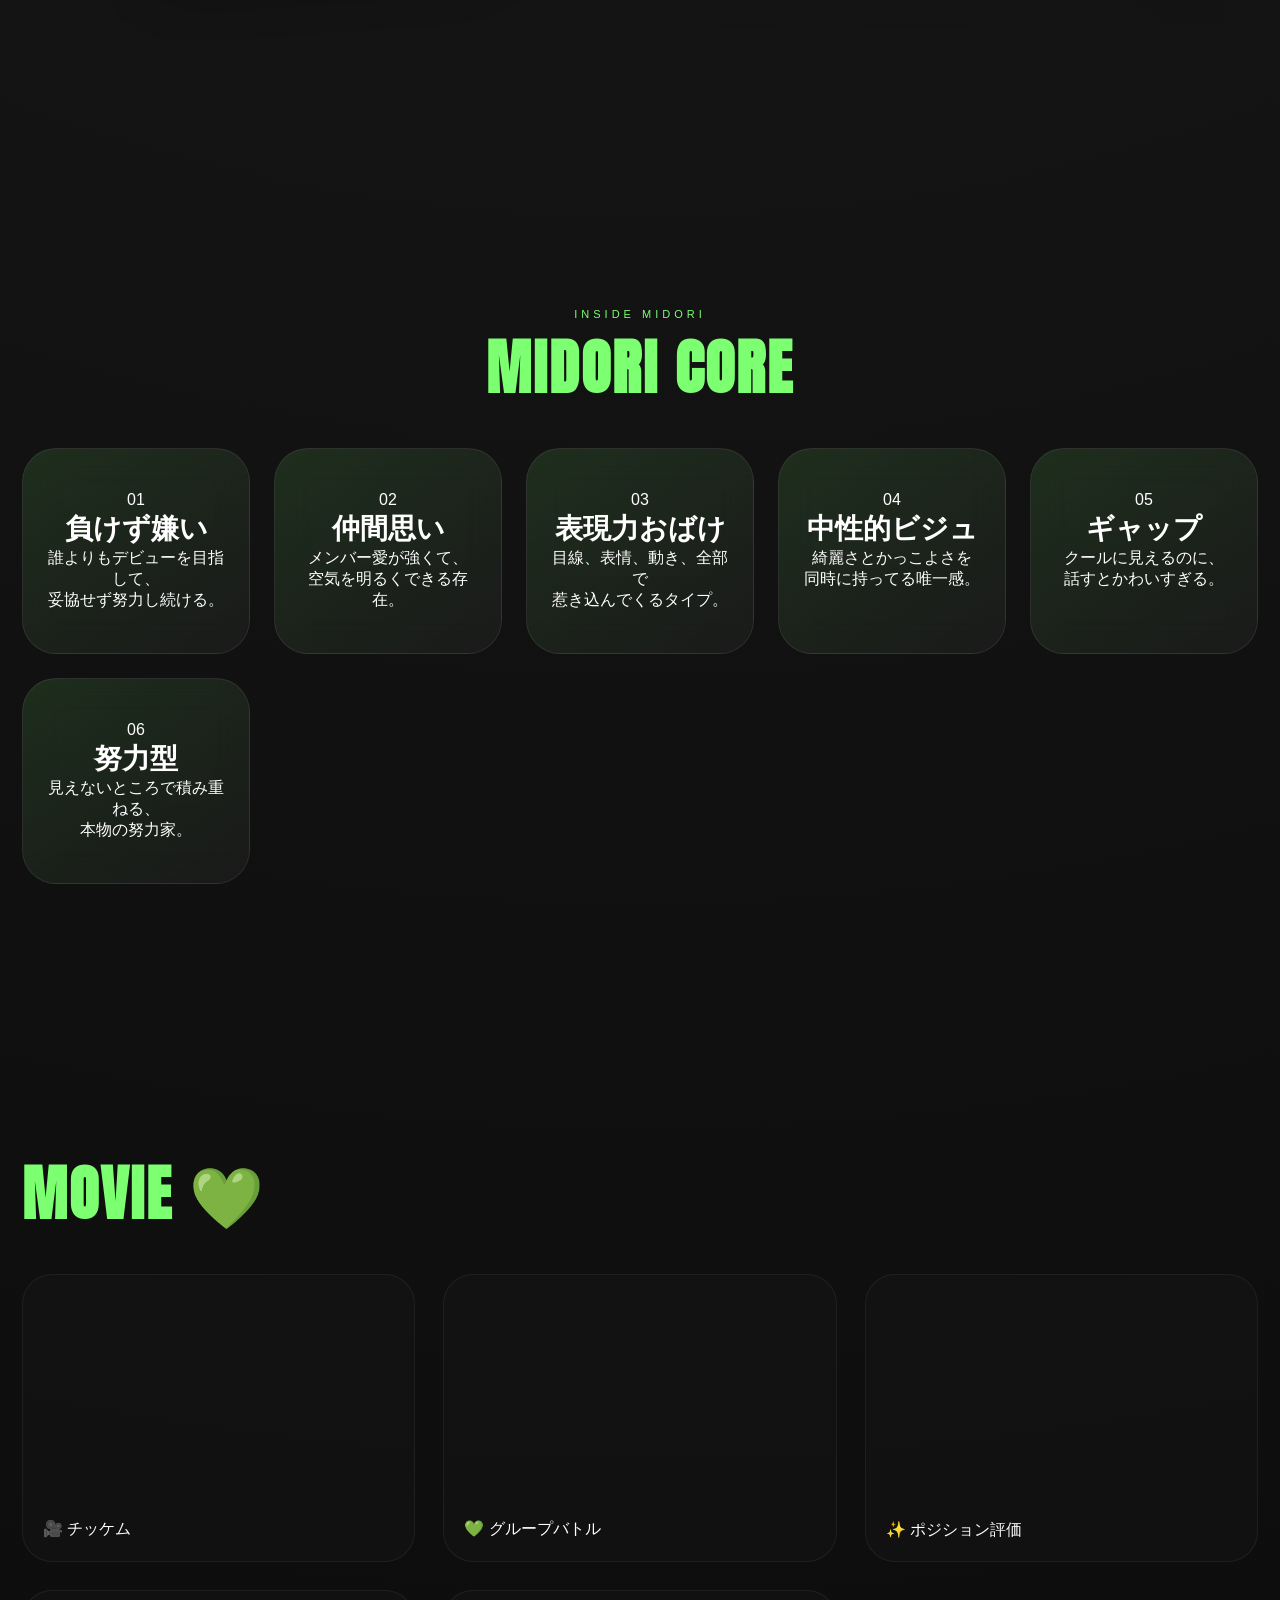
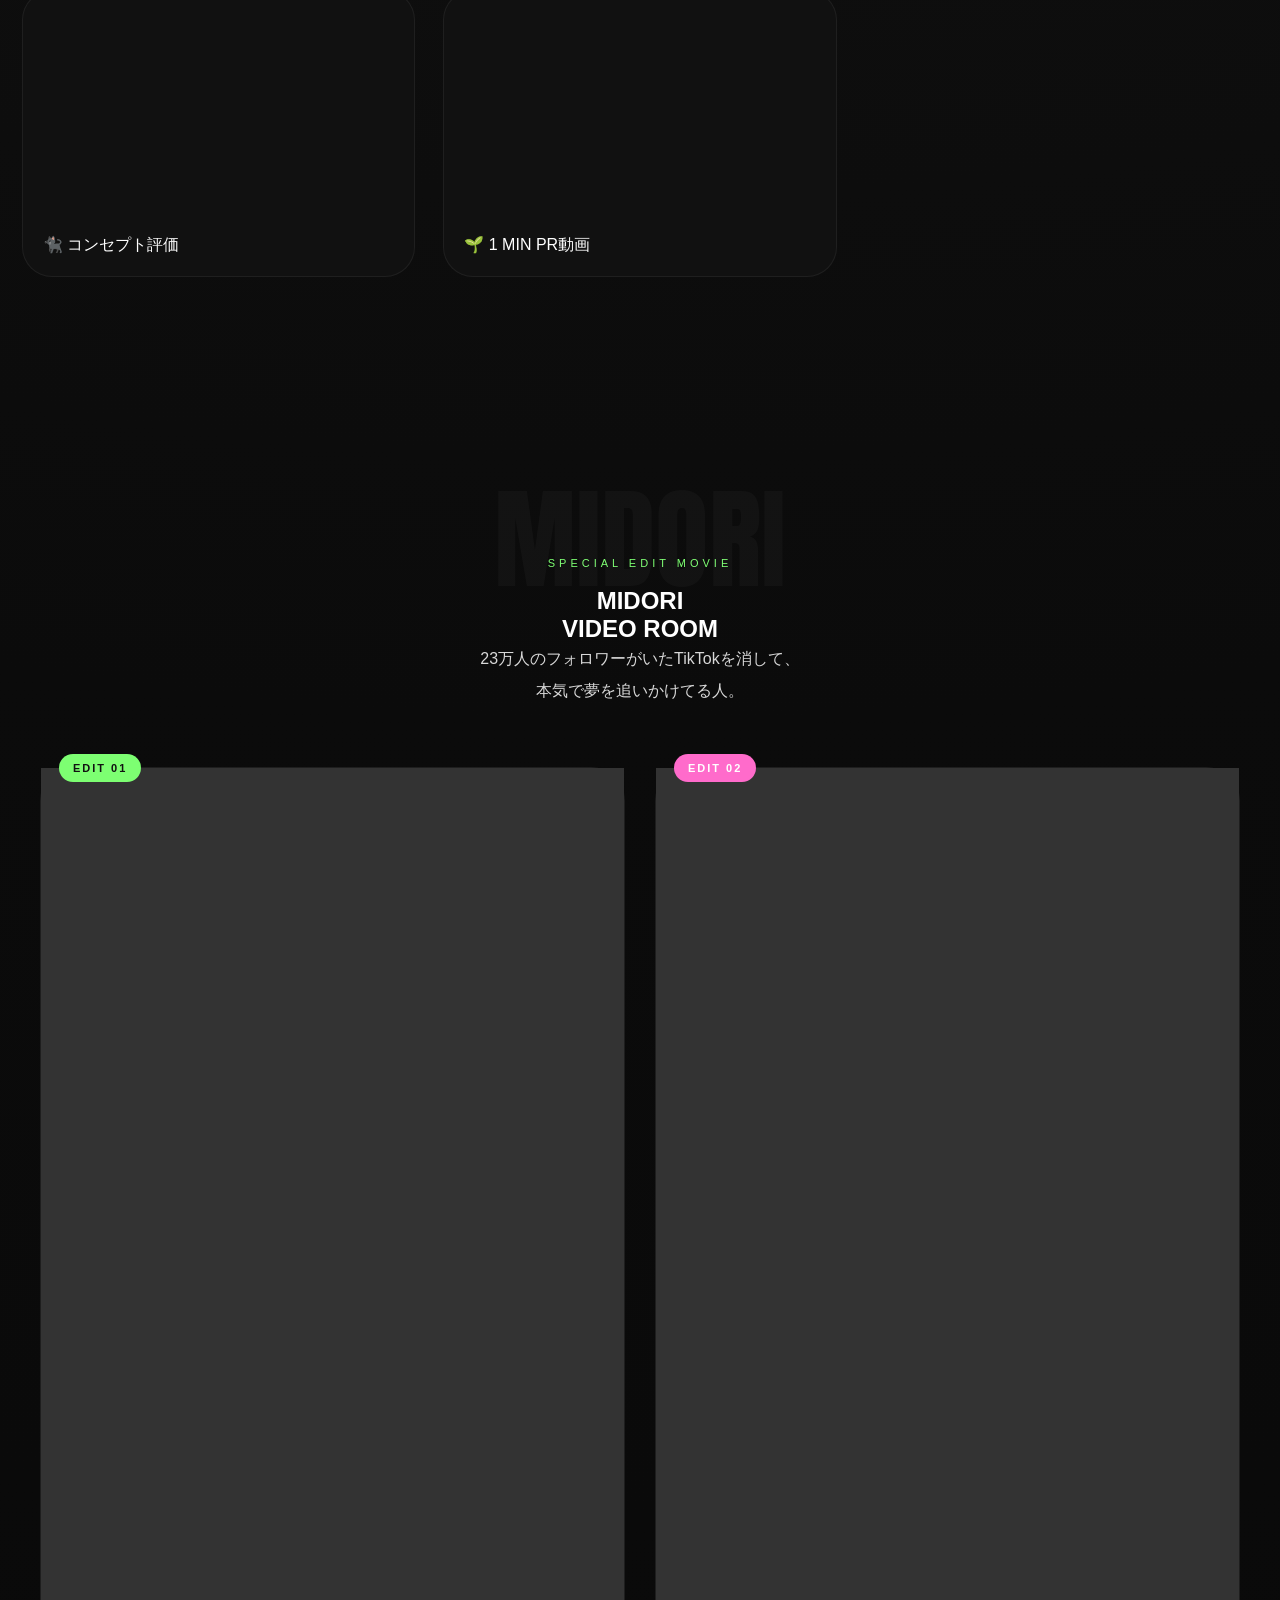
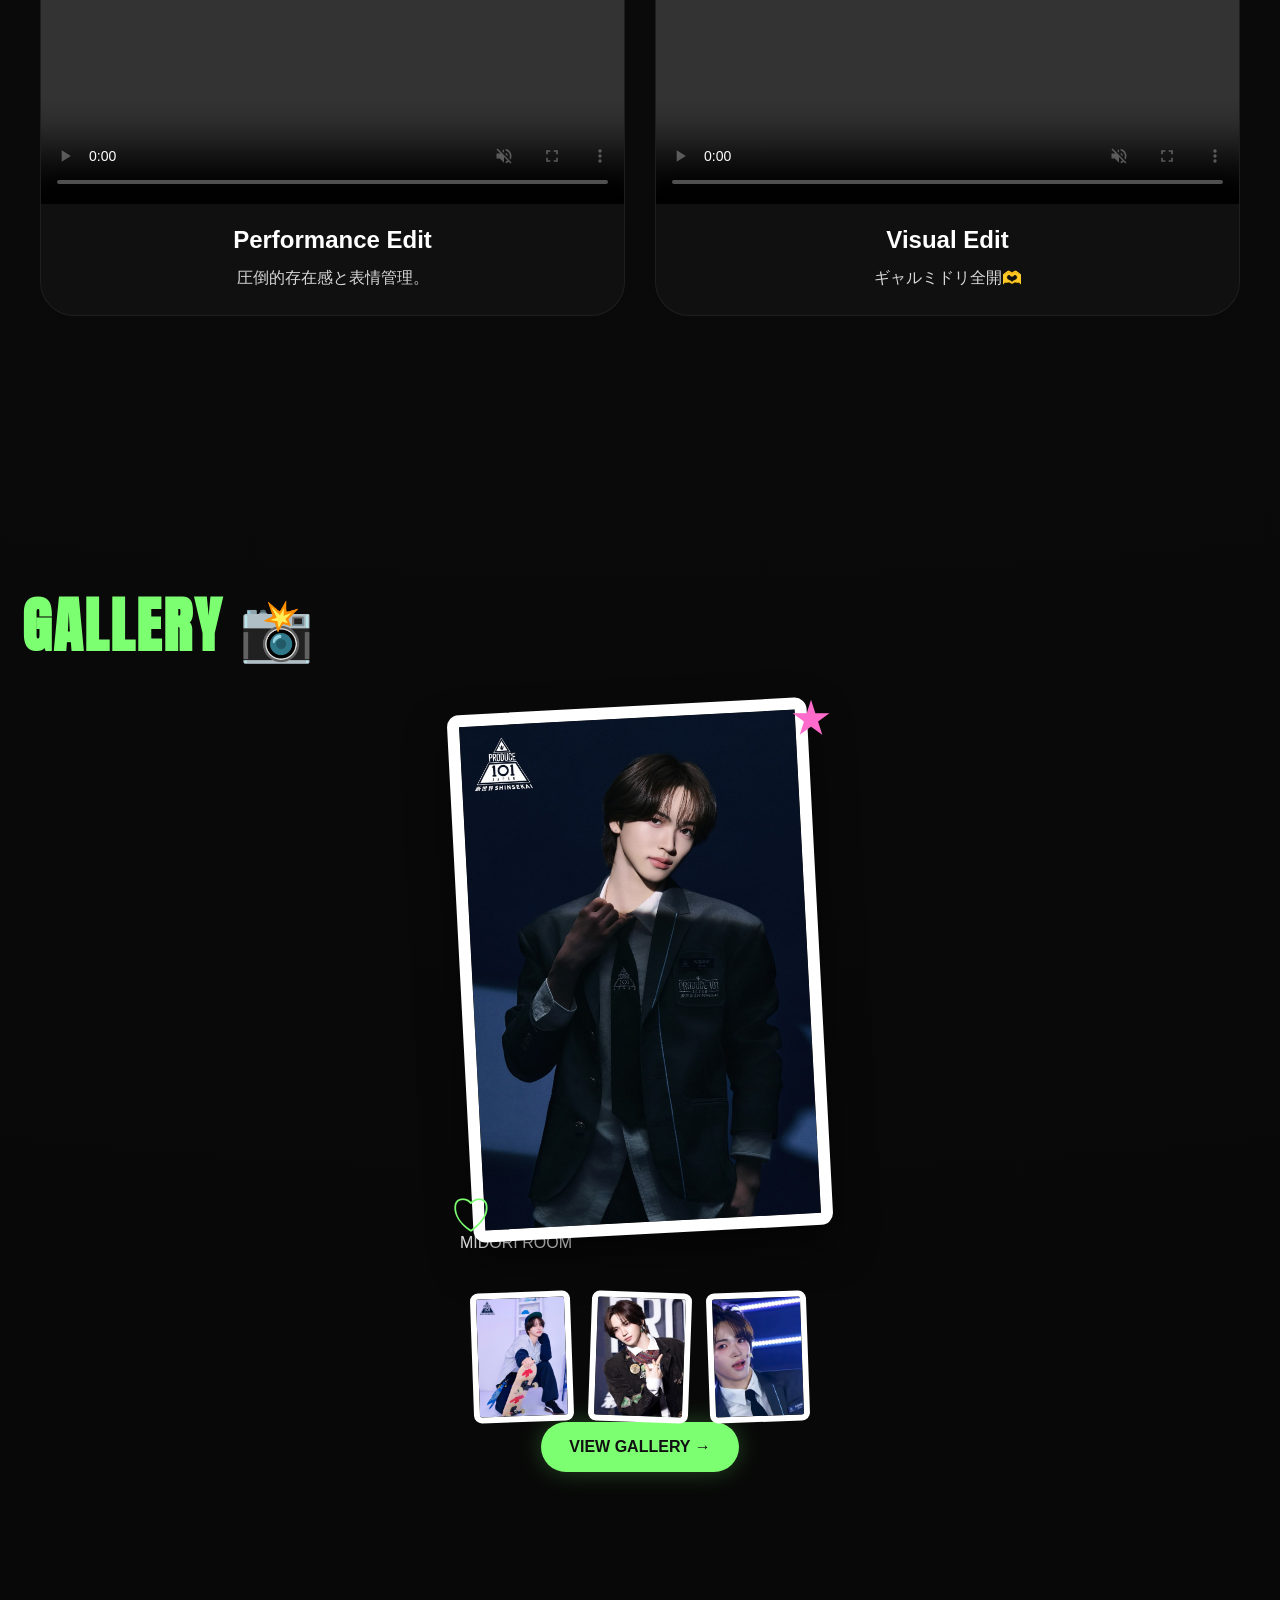
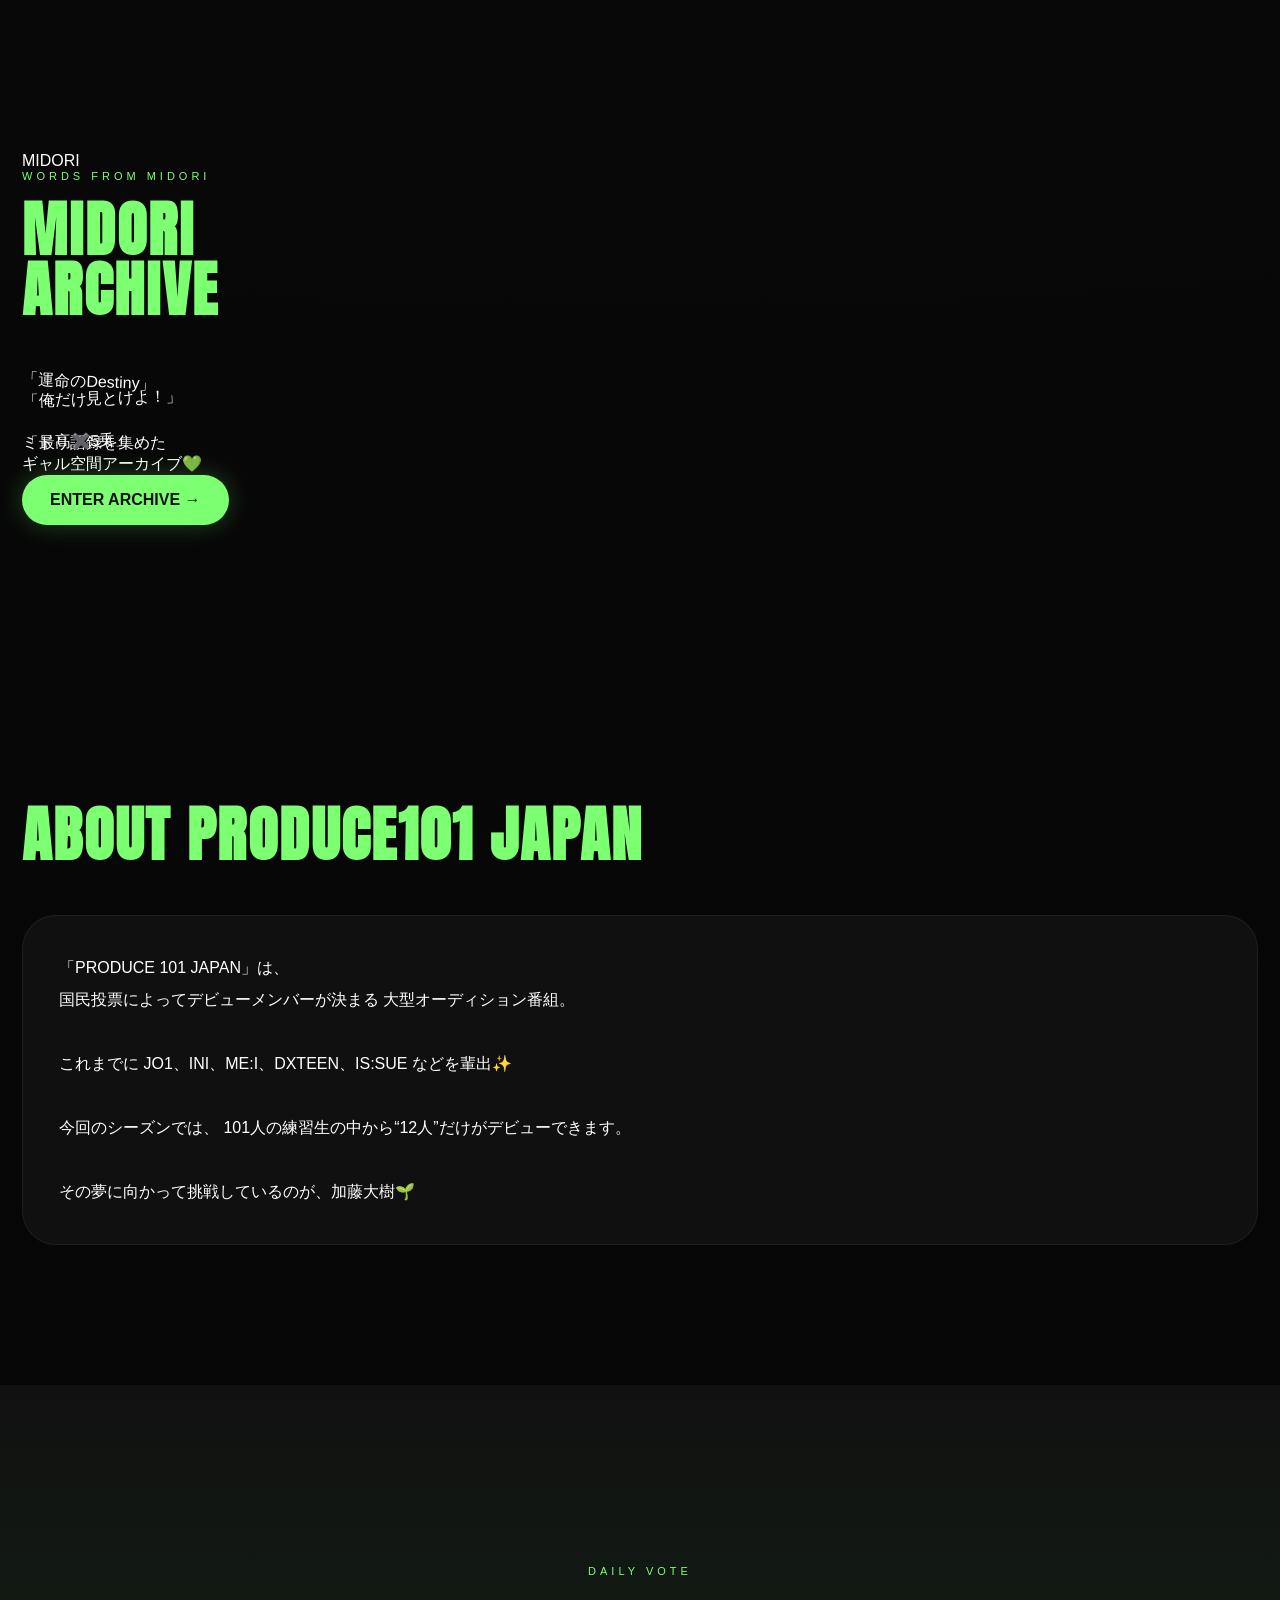
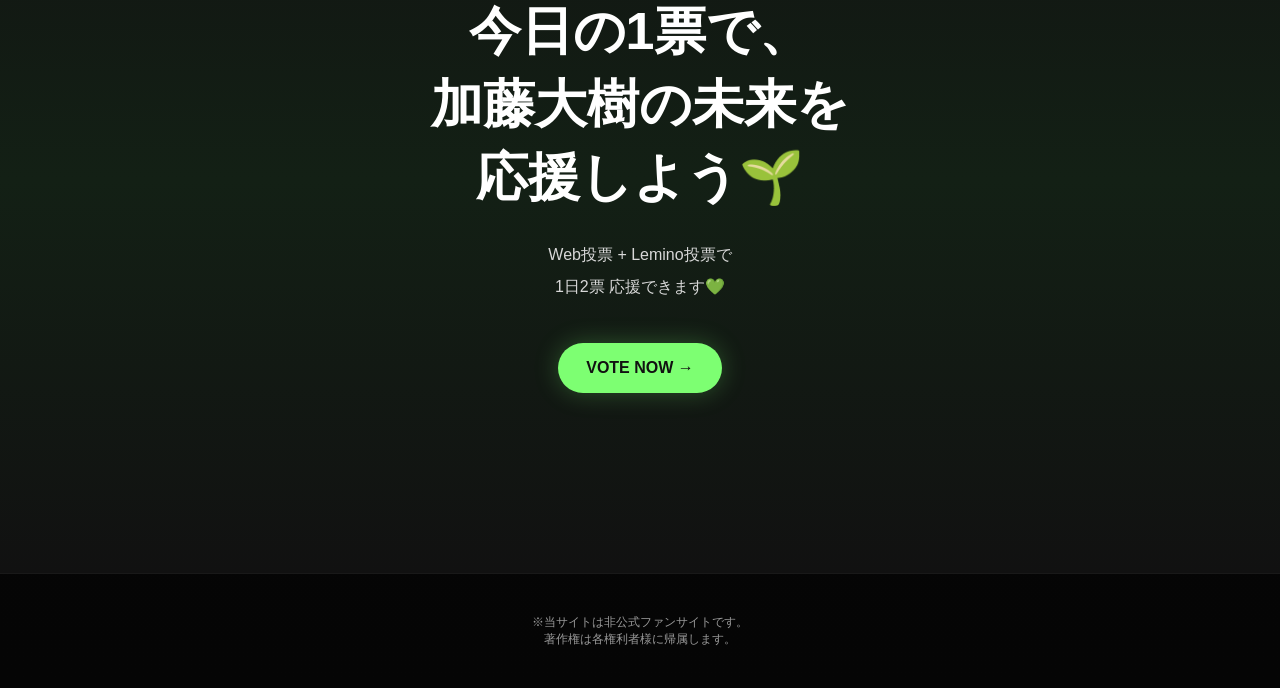
==== commit 3e2f70e5: "Add files via upload" ====
--- a/index.html
+++ b/index.html
@@ -147,8 +147,6 @@
 
               <p>ENTP</p>
             </div>
-
-            <div class="mini-sticker green">green</div>
           </div>
 
           <div class="profile-card fade-up">
@@ -168,16 +166,6 @@
               <span>#中性的</span>
 
               <span>#沼男子</span>
-            </div>
-
-            <div class="favorite-points">
-              <span>VOICE</span>
-
-              <span>VISUAL</span>
-
-              <span>EYES</span>
-
-              <span>STYLE</span>
             </div>
           </div>
         </div>
@@ -339,33 +327,29 @@
 
       <div class="edit-grid">
         <!-- EDIT 1 -->
-
         <div class="edit-card fade-up">
           <div class="edit-label">EDIT 01</div>
 
-          <video controls playsinline preload="metadata">
+          <video controls preload="metadata" playsinline>
             <source src="videos/edit1.MP4" type="video/mp4" />
           </video>
 
           <div class="edit-info">
             <h3>Performance Edit</h3>
-
             <p>圧倒的存在感と表情管理。</p>
           </div>
         </div>
 
         <!-- EDIT 2 -->
-
         <div class="edit-card fade-up">
           <div class="edit-label pink">EDIT 02</div>
 
-          <video controls playsinline preload="metadata">
+          <video controls preload="metadata" playsinline>
             <source src="videos/edit2.MP4" type="video/mp4" />
           </video>
 
           <div class="edit-info">
             <h3>Visual Edit</h3>
-
             <p>ギャルミドリ全開🫶</p>
           </div>
         </div>
--- a/style.css
+++ b/style.css
@@ -38,16 +38,6 @@
     text-decoration: none;
 }
 
-.noise {
-    position: fixed;
-    inset: 0;
-    pointer-events: none;
-    opacity: 0.03;
-    z-index: 999;
-    background-image:
-        url("https://grainy-gradients.vercel.app/noise.svg");
-}
-
 .section {
     position: relative;
     padding: 140px 22px;
@@ -70,6 +60,85 @@
     color: #7dff72;
     font-family: "Anton", sans-serif;
     letter-spacing: 2px;
+}
+
+/* ========================================
+   BG EFFECT
+======================================== */
+
+.noise {
+    position: fixed;
+    inset: 0;
+    pointer-events: none;
+    opacity: .12;
+    z-index: 2;
+
+    background-image:
+        radial-gradient(rgba(255, 255, 255, .05) 1px, transparent 1px);
+
+    background-size: 4px 4px;
+
+    mix-blend-mode: screen;
+}
+
+.bg-light {
+    position: fixed;
+    width: 500px;
+    height: 500px;
+    border-radius: 50%;
+    filter: blur(120px);
+    opacity: .15;
+    pointer-events: none;
+    z-index: 0;
+}
+
+.bg1 {
+    top: -100px;
+    left: -100px;
+    background: #7dff72;
+}
+
+.bg2 {
+    bottom: -120px;
+    right: -120px;
+    background: #ff6bcb;
+}
+
+.float-glitter {
+    position: absolute;
+    width: 2px;
+    height: 80px;
+
+    background:
+        linear-gradient(transparent,
+            rgba(255, 255, 255, .9),
+            transparent);
+
+    opacity: .2;
+    z-index: 3;
+    animation: glitterFloat 6s linear infinite;
+}
+
+@keyframes glitterFloat {
+
+    0% {
+        transform:
+            translateY(40px) rotate(12deg);
+
+        opacity: 0;
+    }
+
+    50% {
+        opacity: .35;
+    }
+
+    100% {
+        transform:
+            translateY(-140px) rotate(12deg);
+
+        opacity: 0;
+    }
+
 }
 
 /* ========================================
@@ -97,8 +166,10 @@
     font-size: 56px;
     font-weight: 900;
     color: #7dff72;
+
     text-shadow:
         0 0 20px rgba(125, 255, 114, .8);
+
     animation: loaderGlow 2s infinite alternate;
 }
 
@@ -110,6 +181,7 @@
 }
 
 @keyframes loaderGlow {
+
     from {
         transform: scale(1);
     }
@@ -117,6 +189,7 @@
     to {
         transform: scale(1.05);
     }
+
 }
 
 /* ========================================
@@ -136,8 +209,7 @@
 
     padding: 18px 22px;
 
-    background:
-        rgba(0, 0, 0, .45);
+    background: rgba(0, 0, 0, .45);
 
     backdrop-filter: blur(18px);
 
@@ -150,6 +222,7 @@
     font-weight: 900;
     letter-spacing: 4px;
     font-size: 20px;
+
     text-shadow:
         0 0 16px rgba(125, 255, 114, .5);
 }
@@ -159,16 +232,60 @@
     gap: 14px;
 }
 
-nav a,
-.back {
+nav a {
     color: rgba(255, 255, 255, .8);
     font-size: 12px;
     transition: .3s;
 }
 
-nav a:hover,
-.back:hover {
+nav a:hover {
     color: #ff6bcb;
+}
+
+/* ========================================
+   BACK BUTTON
+======================================== */
+
+.back-btn {
+    display: inline-flex;
+    align-items: center;
+    gap: 10px;
+
+    padding: 12px 20px;
+
+    border-radius: 999px;
+
+    background:
+        rgba(255, 255, 255, .08);
+
+    border:
+        1px solid rgba(255, 255, 255, .08);
+
+    color: white;
+
+    font-size: 12px;
+    letter-spacing: 2px;
+    font-weight: 700;
+
+    transition: .35s;
+
+    backdrop-filter: blur(12px);
+}
+
+.back-btn:hover {
+    transform: translateY(-3px);
+
+    border:
+        1px solid rgba(125, 255, 114, .35);
+
+    box-shadow:
+        0 0 20px rgba(125, 255, 114, .18);
+
+    color: #7dff72;
+}
+
+.back-btn span {
+    font-size: 16px;
 }
 
 /* ========================================
@@ -184,19 +301,96 @@
 .hero-video {
     position: absolute;
     inset: 0;
+
     width: 100%;
     height: 100%;
+
     object-fit: cover;
+
     transform: scale(1.05);
+
+    z-index: 1;
 }
 
 .overlay {
     position: absolute;
     inset: 0;
+
     background:
         linear-gradient(to top,
             rgba(0, 0, 0, .9),
             rgba(0, 0, 0, .15));
+
+    z-index: 3;
+}
+
+/* HERO GLITTER */
+
+.stars {
+    position: absolute;
+    inset: 0;
+    overflow: hidden;
+    z-index: 4;
+    pointer-events: none;
+}
+
+.star {
+    position: absolute;
+    width: 3px;
+    height: 3px;
+    background: white;
+    border-radius: 50%;
+
+    box-shadow:
+        0 0 10px rgba(255, 255, 255, .9),
+        0 0 20px rgba(125, 255, 114, .5);
+
+    animation: twinkle linear infinite;
+}
+
+@keyframes twinkle {
+
+    0%, 100% {
+        opacity: .2;
+        transform: scale(.5);
+    }
+
+    50% {
+        opacity: 1;
+        transform: scale(1.7);
+    }
+
+}
+
+.hero::after {
+    content: "";
+
+    position: absolute;
+    inset: 0;
+
+    background:
+        radial-gradient(circle at center,
+            rgba(255, 255, 255, .06),
+            transparent 60%);
+
+    mix-blend-mode: screen;
+
+    animation:
+        heroGlow 6s ease-in-out infinite alternate;
+
+    z-index: 2;
+}
+
+@keyframes heroGlow {
+
+    from {
+        opacity: .3;
+    }
+
+    to {
+        opacity: .7;
+    }
+
 }
 
 .hero-content {
@@ -204,6 +398,7 @@
     bottom: 70px;
     left: 22px;
     z-index: 5;
+
     animation: fadeUp 1.2s ease;
 }
 
@@ -245,9 +440,13 @@
     display: inline-flex;
     align-items: center;
     justify-content: center;
+
     padding: 16px 28px;
+
     border-radius: 999px;
+
     font-weight: 800;
+
     transition: .35s;
 }
 
@@ -257,6 +456,7 @@
 .archive-btn {
     background: #7dff72;
     color: #111;
+
     box-shadow:
         0 0 24px rgba(125, 255, 114, .25);
 }
@@ -278,8 +478,7 @@
 .gallery-btn:hover,
 .vote-main-btn:hover,
 .archive-btn:hover {
-    transform:
-        translateY(-5px);
+    transform: translateY(-5px);
 }
 
 /* ========================================
@@ -301,12 +500,18 @@
 .profile-image img {
     width: 100%;
     max-width: 330px;
+
     border-radius: 30px;
+
     border: 10px solid white;
+
     background: white;
+
     transform: rotate(-4deg);
+
     box-shadow:
         0 20px 50px rgba(0, 0, 0, .5);
+
     transition: .4s;
 }
 
@@ -337,8 +542,10 @@
     position: absolute;
     right: 18%;
     bottom: -22px;
+
     font-size: 11px;
     letter-spacing: 4px;
+
     color: rgba(255, 255, 255, .45);
 }
 
@@ -350,7 +557,9 @@
 
 .profile-card {
     position: relative;
+
     padding: 34px;
+
     border-radius: 34px;
 
     background:
@@ -366,6 +575,7 @@
 
 .profile-card:hover {
     transform: translateY(-6px);
+
     border:
         1px solid rgba(125, 255, 114, .25);
 }
@@ -401,25 +611,15 @@
 .floating-tags span {
     background: #7dff72;
     color: #111;
+
     padding: 12px 18px;
+
     border-radius: 999px;
+
     font-weight: 700;
     font-size: 13px;
 }
 
-.favorite-points {
-    display: flex;
-    flex-wrap: wrap;
-    gap: 12px;
-    margin-top: 28px;
-}
-
-.favorite-points span {
-    opacity: .45;
-    letter-spacing: 3px;
-    font-size: 11px;
-}
-
 /* ========================================
    MIDORI CORE
 ======================================== */
@@ -430,13 +630,16 @@
 
 .core-grid {
     display: grid;
+
     grid-template-columns:
         repeat(auto-fit, minmax(220px, 1fr));
+
     gap: 24px;
 }
 
 .core-card {
     position: relative;
+
     overflow: hidden;
 
     padding: 42px 24px;
@@ -454,6 +657,8 @@
     backdrop-filter: blur(18px);
 
     transition: .4s;
+
+    text-align: center;
 }
 
 .core-card:hover {
@@ -462,12 +667,14 @@
 }
 
 .core-card span {
-    position: absolute;
-    top: 18px;
-    right: 18px;
+    display: inline-block;
+
+    margin-bottom: 18px;
+
+    color: #7dff72;
+
     font-size: 12px;
-    letter-spacing: 3px;
-    opacity: .5;
+    letter-spacing: 4px;
 }
 
 .core-card h3 {
@@ -481,8 +688,10 @@
 
 .movie-grid {
     display: grid;
+
     grid-template-columns:
         repeat(auto-fit, minmax(300px, 1fr));
+
     gap: 28px;
 }
 
@@ -518,20 +727,30 @@
    MIDORI VIDEO ROOM
 ======================================== */
 
-.section-midori-edit {
+.midori-edit-section {
+    position: relative;
+    padding: 140px 22px;
     text-align: center;
-    max-width: 1300px;
-    margin: auto;
-}
-
-.archive-main-title {
-    font-size: 68px;
-    line-height: 1.05;
-    margin-bottom: 24px;
+}
+
+.edit-bg-text {
+    position: absolute;
+    top: 40px;
+    left: 50%;
+
+    transform: translateX(-50%);
+
+    font-size: 110px;
     font-family: "Anton", sans-serif;
-}
-
-.archive-sub {
+
+    color: rgba(255, 255, 255, .03);
+
+    white-space: nowrap;
+
+    pointer-events: none;
+}
+
+.edit-main-copy {
     line-height: 2;
     color: #d8d8d8;
     margin-bottom: 60px;
@@ -539,79 +758,87 @@
 
 .edit-grid {
     display: grid;
+
     grid-template-columns:
-        repeat(auto-fit, minmax(280px, 1fr));
+        repeat(auto-fit, minmax(320px, 1fr));
+
     gap: 30px;
+
+    max-width: 1200px;
+    margin: auto;
 }
 
 .edit-card {
     position: relative;
+
     overflow: visible;
 
-    border-radius: 0;
-
-    background:
-        rgba(20, 20, 20, .75);
+    border-radius: 34px;
+
+    background:
+        rgba(20, 20, 20, .72);
 
     border:
         1px solid rgba(255, 255, 255, .06);
 
     transition: .4s;
+
+    padding-bottom: 24px;
 }
 
 .edit-card:hover {
-    transform:
-        translateY(-8px);
+    transform: translateY(-8px);
+}
+
+.edit-label {
+    position: absolute;
+
+    top: -14px;
+    left: 18px;
+
+    z-index: 5;
+
+    background: #7dff72;
+    color: #111;
+
+    padding: 8px 14px;
+
+    border-radius: 999px;
+
+    font-size: 11px;
+    font-weight: 900;
+    letter-spacing: 2px;
+}
+
+.edit-label.pink {
+    background: #ff6bcb;
+    color: white;
 }
 
 .edit-card video {
     width: 100%;
+
     aspect-ratio: 9/16;
+
     object-fit: cover;
+
+    background: #111;
+
     border-radius: 0;
 }
 
-.edit-overlay {
-    position: absolute;
-    inset: 0;
-    display: flex;
-    align-items: flex-end;
-
-    padding: 24px;
-
-    background:
-        linear-gradient(to top,
-            rgba(0, 0, 0, .85),
-            rgba(0, 0, 0, 0));
-}
-
-.edit-title {
-    font-size: 22px;
-    font-weight: 800;
-}
-
-.edit-desc {
-    margin-top: 6px;
-    color: rgba(255, 255, 255, .8);
-    font-size: 14px;
-}
-
-.edit-sticker {
-    position: absolute;
-    top: 14px;
-    right: 14px;
-
-    background: #7dff72;
-    color: #111;
-
-    padding: 8px 14px;
-
-    border-radius: 999px;
-
-    font-size: 11px;
-    font-weight: 800;
-
-    z-index: 5;
+.edit-info {
+    padding: 22px 22px 0;
+}
+
+.edit-info h3 {
+    font-size: 24px;
+    margin-bottom: 10px;
+}
+
+.edit-info p {
+    color: #d8d8d8;
+    line-height: 1.7;
 }
 
 /* ========================================
@@ -634,6 +861,7 @@
 
     border: 12px solid white;
     border-radius: 12px;
+
     background: white;
 
     transform: rotate(-3deg);
@@ -658,15 +886,6 @@
     bottom: 8px;
     left: -10px;
     color: #7dff72;
-}
-
-.polaroid-note {
-    position: absolute;
-    bottom: 12px;
-    right: 16px;
-    color: #111;
-    font-size: 10px;
-    letter-spacing: 3px;
 }
 
 .mini-gallery {
@@ -680,25 +899,13 @@
 .mini-photo {
     width: 100px;
     height: 130px;
+
     object-fit: cover;
 
     border: 6px solid white;
     border-radius: 8px;
+
     background: white;
-}
-
-/* ========================================
-   ARCHIVE ENTRY
-======================================== */
-
-.archive-entry {
-    text-align: center;
-}
-
-.archive-text {
-    line-height: 2;
-    color: #d8d8d8;
-    margin-bottom: 40px;
 }
 
 /* ========================================
@@ -725,6 +932,7 @@
 
 .final-vote {
     text-align: center;
+
     padding: 180px 22px;
 
     background:
@@ -753,6 +961,7 @@
 .footer {
     padding: 40px 20px;
     text-align: center;
+
     font-size: 12px;
     color: #999;
 
@@ -764,8 +973,7 @@
    GALLERY PAGE
 ======================================== */
 
-body.gallery-page .gallery-hero,
-body.archive-page .gallery-hero {
+body.gallery-page .gallery-hero {
     padding: 180px 24px 100px;
     text-align: center;
     position: relative;
@@ -795,8 +1003,7 @@
 }
 
 body.gallery-page .gallery {
-
-    column-count: 2;
+    column-count: 3;
     column-gap: 16px;
 
     padding: 0 16px 120px;
@@ -804,23 +1011,13 @@
     max-width: 1200px;
 
     margin: auto;
-}
-
-@media(max-width:768px) {
-
-    body.gallery-page .gallery {
-
-        column-count: 2;
-        column-gap: 10px;
-
-        padding: 0 10px 100px;
-    }
-
 }
 
 body.gallery-page .photo {
     break-inside: avoid;
+
     margin-bottom: 18px;
+
     overflow: hidden;
 
     border-radius: 28px;
@@ -840,124 +1037,143 @@
    ARCHIVE PAGE
 ======================================== */
 
-body.archive-page .quote {
+.archive-hero {
+    padding: 180px 24px 100px;
+    text-align: center;
+    position: relative;
+}
+
+.archive-title {
+    font-size: 82px;
+    line-height: .9;
+}
+
+.archive-copy {
+    margin-top: 26px;
+    line-height: 2;
+    color: #d8d8d8;
+}
+
+.archive-hero-star,
+.archive-hero-heart {
+    position: absolute;
+    font-size: 42px;
+}
+
+.archive-hero-star {
+    top: 120px;
+    left: 14%;
+    color: #7dff72;
+}
+
+.archive-hero-heart {
+    right: 14%;
+    top: 180px;
+    color: #ff6bcb;
+}
+
+.archive-wall {
+    display: grid;
+
+    grid-template-columns:
+        repeat(2, 1fr);
+
+    gap: 24px;
+
+    max-width: 1200px;
+
+    margin: auto;
+
+    padding: 0 20px 140px;
+}
+
+.quote-card {
+    position: relative;
+
+    padding: 34px;
+
+    border-radius: 34px;
+
+    overflow: hidden;
+
+    min-height: 220px;
+
     display: flex;
-    flex-direction: column;
-    gap: 24px;
-
-    max-width: 950px;
-
-    margin: auto;
-
-    padding: 0 24px 140px;
-}
-
-body.archive-page .quote p {
-    position: relative;
-
-    background:
-        linear-gradient(135deg,
-            rgba(125, 255, 114, .12),
-            rgba(255, 255, 255, .05));
+    align-items: center;
+    justify-content: center;
+
+    text-align: center;
+
+    transition: .4s;
+
+    box-shadow:
+        0 10px 30px rgba(0, 0, 0, .35);
+}
+
+.quote-card:hover {
+    transform:
+        translateY(-8px) rotate(0deg);
+}
+
+.quote-card p {
+    font-size: 28px;
+    line-height: 1.8;
+    font-weight: 900;
+}
+
+.quote-card.pink {
+    background: #ff6bcb;
+    color: white;
+}
+
+.quote-card.green {
+    background: #7dff72;
+    color: #111;
+}
+
+.quote-card.black {
+    background: #1b1b1b;
+    color: white;
 
     border:
         1px solid rgba(255, 255, 255, .08);
-
-    backdrop-filter: blur(18px);
-
-    padding: 34px;
-
-    border-radius: 34px;
-
-    font-size: 24px;
-
-    line-height: 1.8;
-
-    box-shadow:
-        0 10px 30px rgba(0, 0, 0, .35);
-
-    transition: .35s;
-}
-
-body.archive-page .quote p:hover {
-    transform:
-        translateY(-6px) rotate(-1deg);
-}
-
-body.archive-page .quote p::before {
-    content: "★";
-    position: absolute;
-    top: 12px;
-    right: 18px;
-    color: #ff6bcb;
-    font-size: 22px;
-}
-
-body.archive-page .quote p:nth-child(even)::before {
-    content: "♡";
-    color: #7dff72;
-}
-
-/* ========================================
-   FLOAT / GLITTER
-======================================== */
-
-.float-glitter {
-    position: absolute;
-    width: 2px;
-    height: 60px;
-
-    background:
-        linear-gradient(transparent,
-            rgba(255, 255, 255, .8),
-            transparent);
-
-    opacity: .15;
-    animation: glitterFloat 7s infinite;
-}
-
-@keyframes glitterFloat {
-    0% {
-        transform:
-            translateY(0);
-        opacity: 0;
-    }
-
-    50% {
-        opacity: .25;
-    }
-
-    100% {
-        transform:
-            translateY(-120px);
-        opacity: 0;
-    }
-}
-
-.blink-dot {
-    position: absolute;
-    width: 6px;
-    height: 6px;
-
-    border-radius: 50%;
-    background: #7dff72;
-
-    box-shadow:
-        0 0 14px rgba(125, 255, 114, .9);
-
-    animation: blinkDot 2s infinite;
-}
-
-@keyframes blinkDot {
-    0%, 100% {
-        opacity: .2;
-        transform: scale(.7);
-    }
-
-    50% {
-        opacity: 1;
-        transform: scale(1.4);
-    }
+}
+
+.quote-card.angel {
+    background:
+        linear-gradient(135deg,
+            #fff,
+            #ffe9f7);
+
+    color: #111;
+}
+
+.quote-sticker {
+    position: absolute;
+
+    top: 14px;
+    right: 14px;
+
+    padding: 8px 12px;
+
+    border-radius: 999px;
+
+    background: white;
+    color: #111;
+
+    font-size: 10px;
+    font-weight: 900;
+    letter-spacing: 2px;
+
+    transform: rotate(8deg);
+}
+
+.rotate-left {
+    transform: rotate(-2deg);
+}
+
+.rotate-right {
+    transform: rotate(2deg);
 }
 
 /* ========================================
@@ -976,17 +1192,17 @@
 }
 
 @keyframes fadeUp {
+
     from {
         opacity: 0;
-        transform:
-            translateY(30px);
+        transform: translateY(30px);
     }
 
     to {
         opacity: 1;
-        transform:
-            translateY(0);
-    }
+        transform: translateY(0);
+    }
+
 }
 
 /* ========================================
@@ -999,12 +1215,29 @@
         font-size: 62px;
     }
 
+    .section {
+        padding: 110px 18px;
+    }
+
     .section h2 {
         font-size: 42px;
     }
 
-    .archive-main-title {
-        font-size: 42px;
+    .hero-sub {
+        font-size: 20px;
+    }
+
+    .hero-text {
+        font-size: 14px;
+    }
+
+    .hero-buttons {
+        flex-direction: column;
+        align-items: flex-start;
+    }
+
+    .archive-title {
+        font-size: 54px;
     }
 
     .gallery-hero h1 {
@@ -1015,13 +1248,39 @@
         font-size: 38px;
     }
 
+    .edit-bg-text {
+        font-size: 54px;
+        top: 70px;
+    }
+
+    .core-grid {
+        grid-template-columns: 1fr 1fr;
+    }
+
+    .core-card {
+        padding: 28px 16px;
+    }
+
+    .core-card h3 {
+        font-size: 18px;
+    }
+
+    .edit-grid {
+        grid-template-columns: 1fr;
+    }
+
     body.gallery-page .gallery {
-        column-count: 1;
-    }
-
-    body.archive-page .quote p {
-        font-size: 20px;
-        padding: 28px;
+        column-count: 2;
+        column-gap: 10px;
+        padding: 0 10px 100px;
+    }
+
+    .archive-wall {
+        grid-template-columns: 1fr;
+    }
+
+    .quote-card p {
+        font-size: 22px;
     }
 
     nav {
@@ -1031,6 +1290,7 @@
     nav a {
         font-size: 10px;
     }
+
 }
 
 /* ========================================
@@ -1050,647 +1310,4 @@
         flex: 1;
     }
 
-}
-
-/* ========================================
-   FIX PATCH
-   最後に追加する
-======================================== */
-
-/* =========================
-   BACK BUTTON
-========================= */
-
-.back {
-    display: inline-flex;
-    align-items: center;
-    justify-content: center;
-
-    padding: 12px 22px;
-
-    border-radius: 999px;
-
-    text-decoration: none;
-
-    color: white;
-
-    font-size: 12px;
-    font-weight: 700;
-    letter-spacing: 2px;
-
-    background: rgba(255, 255, 255, .06);
-
-    border: 1px solid rgba(255, 255, 255, .08);
-
-    backdrop-filter: blur(10px);
-
-    transition: .35s;
-}
-
-.back:hover {
-    transform: translateY(-3px);
-
-    color: #111;
-
-    background: #7dff72;
-
-    box-shadow:
-        0 0 20px rgba(125, 255, 114, .35);
-}
-
-/* =========================
-   ARCHIVE HERO
-========================= */
-
-body.archive-page .gallery-hero {
-    padding: 180px 24px 100px;
-
-    text-align: center;
-
-    position: relative;
-}
-
-body.archive-page .gallery-hero h1 {
-    font-family: 'Anton', sans-serif;
-
-    font-size: 82px;
-
-    line-height: .9;
-
-    color: white;
-
-    text-shadow:
-        0 0 24px rgba(125, 255, 114, .15);
-}
-
-/* MEMORY ROOM文字崩れ修正 */
-
-body.archive-page .gallery-hero h1 br {
-    display: block;
-}
-
-/* =========================
-   MIDORI CORE
-========================= */
-
-.midori-core .core-grid {
-    display: grid;
-
-    grid-template-columns:
-        repeat(auto-fit, minmax(160px, 1fr));
-
-    gap: 20px;
-
-    margin-top: 60px;
-}
-
-.midori-core .core-card {
-    position: relative;
-
-    padding: 34px 20px;
-
-    border-radius: 28px;
-
-    background:
-        rgba(20, 20, 20, .72);
-
-    border:
-        1px solid rgba(255, 255, 255, .06);
-
-    backdrop-filter: blur(14px);
-
-    overflow: hidden;
-
-    transition: .35s;
-
-    text-align: center;
-}
-
-.midori-core .core-card:hover {
-    transform:
-        translateY(-6px) rotate(-1deg);
-
-    border:
-        1px solid rgba(125, 255, 114, .25);
-
-    box-shadow:
-        0 0 24px rgba(125, 255, 114, .12);
-}
-
-.midori-core .core-card span {
-    display: inline-block;
-
-    margin-bottom: 18px;
-
-    color: #7dff72;
-
-    font-size: 12px;
-
-    letter-spacing: 4px;
-}
-
-.midori-core .core-card h3 {
-    font-size: 24px;
-
-    line-height: 1.4;
-}
-
-/* mobile崩れ修正 */
-
-@media(max-width:768px) {
-
-    .midori-core .core-grid {
-        grid-template-columns: 1fr 1fr;
-    }
-
-    .midori-core .core-card {
-        padding: 26px 14px;
-    }
-
-    .midori-core .core-card h3 {
-        font-size: 18px;
-    }
-
-}
-
-/* =========================
-   MIDORI EDIT
-========================= */
-
-/* 重複レイアウトを強制上書き */
-
-.section-midori-edit {
-    padding: 140px 22px !important;
-
-    max-width: 1200px;
-
-    margin: auto;
-
-    text-align: center;
-}
-
-.edit-grid {
-    display: grid !important;
-
-    grid-template-columns:
-        repeat(auto-fit, minmax(280px, 1fr));
-
-    gap: 28px;
-
-    margin-top: 60px;
-}
-
-.edit-card {
-    position: relative;
-
-    overflow: hidden;
-
-    border-radius: 34px;
-
-    background:
-        rgba(20, 20, 20, .72);
-
-    border:
-        1px solid rgba(255, 255, 255, .06);
-
-    transition: .4s;
-}
-
-.edit-card:hover {
-    transform:
-        translateY(-8px);
-
-    box-shadow:
-        0 0 28px rgba(125, 255, 114, .12);
-}
-
-.edit-card video {
-    width: 100%;
-
-    height: 640px;
-
-    display: block;
-
-    object-fit: cover;
-
-    background: #111;
-}
-
-.edit-overlay {
-    position: absolute;
-
-    inset: 0;
-
-    display: flex;
-
-    align-items: flex-end;
-
-    padding: 24px;
-
-    background:
-        linear-gradient(to top,
-            rgba(0, 0, 0, .82),
-            rgba(0, 0, 0, 0));
-}
-
-.edit-title {
-    font-size: 22px;
-
-    font-weight: 800;
-
-    margin-bottom: 6px;
-}
-
-.edit-desc {
-    color: rgba(255, 255, 255, .75);
-
-    line-height: 1.7;
-}
-
-/* mobile */
-
-@media(max-width:768px) {
-
-    .edit-grid {
-        grid-template-columns: 1fr;
-    }
-
-    .edit-card video {
-        height: 520px;
-    }
-
-}
-
-/* =========================
-   ARCHIVE QUOTE
-========================= */
-
-body.archive-page .quote {
-    display: flex;
-
-    flex-direction: column;
-
-    gap: 24px;
-
-    max-width: 920px;
-
-    margin: auto;
-
-    padding: 0 24px 140px;
-}
-
-body.archive-page .quote p {
-    position: relative;
-
-    background:
-        linear-gradient(135deg,
-            rgba(30, 30, 30, .92),
-            rgba(18, 18, 18, .82));
-
-    border:
-        1px solid rgba(255, 255, 255, .06);
-
-    border-radius: 34px;
-
-    padding: 34px;
-
-    font-size: 26px;
-
-    line-height: 1.8;
-
-    font-weight: 700;
-
-    overflow: hidden;
-
-    transition: .35s;
-
-    box-shadow:
-        0 10px 30px rgba(0, 0, 0, .35);
-}
-
-body.archive-page .quote p::before {
-    content: "★";
-
-    position: absolute;
-
-    top: 14px;
-    right: 18px;
-
-    color: #ff6bcb;
-
-    font-size: 20px;
-}
-
-body.archive-page .quote p:nth-child(even)::before {
-    content: "♡";
-
-    color: #7dff72;
-}
-
-body.archive-page .quote p:hover {
-    transform:
-        translateY(-6px) rotate(-1deg);
-
-    border:
-        1px solid rgba(125, 255, 114, .25);
-
-    box-shadow:
-        0 0 30px rgba(125, 255, 114, .12);
-}
-
-/* =========================
-   VIDEO FIX
-========================= */
-
-video {
-    opacity: 1 !important;
-
-    visibility: visible !important;
-}
-
-/* =========================
-   MOBILE HERO FIX
-========================= */
-
-@media(max-width:768px) {
-
-    body.archive-page .gallery-hero h1 {
-        font-size: 54px;
-    }
-
-}
-
-/* =========================
-   BACK BUTTON
-========================= */
-
-.back-btn {
-
-    display: inline-flex;
-    align-items: center;
-    gap: 10px;
-
-    padding: 12px 20px;
-
-    border-radius: 999px;
-
-    background:
-        rgba(255, 255, 255, .08);
-
-    border:
-        1px solid rgba(255, 255, 255, .08);
-
-    color: white;
-
-    text-decoration: none;
-
-    font-size: 12px;
-    letter-spacing: 2px;
-
-    transition: .35s;
-
-    backdrop-filter: blur(12px);
-}
-
-.back-btn:hover {
-
-    transform: translateY(-3px);
-
-    border:
-        1px solid rgba(125, 255, 114, .35);
-
-    box-shadow:
-        0 0 20px rgba(125, 255, 114, .18);
-
-    color: #7dff72;
-}
-
-.back-btn span {
-
-    font-size: 16px;
-}
-
-/* =========================
-   HERO GLITTER
-========================= */
-
-.stars {
-    position: absolute;
-    inset: 0;
-    overflow: hidden;
-    z-index: 2;
-    pointer-events: none;
-}
-
-.star {
-    position: absolute;
-    width: 3px;
-    height: 3px;
-    background: white;
-    border-radius: 50%;
-
-    box-shadow:
-        0 0 10px rgba(255, 255, 255, .9),
-        0 0 20px rgba(125, 255, 114, .5);
-
-    animation: twinkle linear infinite;
-}
-
-@keyframes twinkle {
-
-    0%, 100% {
-        opacity: .2;
-        transform: scale(.5);
-    }
-
-    50% {
-        opacity: 1;
-        transform: scale(1.6);
-    }
-}
-
-/* RANDOM SPARKLE */
-
-.sparkle {
-    position: fixed;
-
-    width: 8px;
-    height: 8px;
-
-    border-radius: 50%;
-
-    background: white;
-
-    pointer-events: none;
-
-    z-index: 9999;
-
-    animation: sparkleAnim 1.8s forwards;
-
-    box-shadow:
-        0 0 12px white,
-        0 0 24px #7dff72;
-}
-
-@keyframes sparkleAnim {
-
-    0% {
-        opacity: 0;
-        transform: scale(.2);
-    }
-
-    20% {
-        opacity: 1;
-    }
-
-    100% {
-        opacity: 0;
-        transform:
-            translateY(-40px) scale(1.8);
-    }
-}
-
-/* =========================
-   ARCHIVE WALL
-========================= */
-
-body.archive-page .archive-wall {
-
-    display: grid;
-
-    grid-template-columns:
-        repeat(2, 1fr);
-
-    gap: 24px;
-
-    max-width: 1200px;
-
-    margin: auto;
-
-    padding: 0 20px 140px;
-}
-
-/* CARD */
-
-.quote-card {
-
-    position: relative;
-
-    padding: 34px;
-
-    border-radius: 34px;
-
-    overflow: hidden;
-
-    min-height: 220px;
-
-    display: flex;
-    align-items: center;
-    justify-content: center;
-
-    text-align: center;
-
-    transition: .4s;
-
-    box-shadow:
-        0 10px 30px rgba(0, 0, 0, .35);
-}
-
-.quote-card p {
-
-    font-size: 28px;
-
-    line-height: 1.8;
-
-    font-weight: 900;
-}
-
-/* COLORS */
-
-.quote-card.pink {
-
-    background: #ff6bcb;
-    color: white;
-}
-
-.quote-card.green {
-
-    background: #7dff72;
-    color: #111;
-}
-
-.quote-card.black {
-
-    background: #1b1b1b;
-    color: white;
-
-    border:
-        1px solid rgba(255, 255, 255, .08);
-}
-
-.quote-card.angel {
-
-    background:
-        linear-gradient(135deg,
-            #fff,
-            #ffe9f7);
-
-    color: #111;
-}
-
-/* STICKER */
-
-.quote-sticker {
-
-    position: absolute;
-
-    top: 14px;
-    right: 14px;
-
-    padding: 8px 12px;
-
-    border-radius: 999px;
-
-    background: white;
-
-    color: #111;
-
-    font-size: 10px;
-
-    font-weight: 900;
-
-    letter-spacing: 2px;
-
-    transform: rotate(8deg);
-}
-
-/* ROTATE */
-
-.rotate-left {
-    transform: rotate(-2deg);
-}
-
-.rotate-right {
-    transform: rotate(2deg);
-}
-
-.quote-card:hover {
-
-    transform:
-        translateY(-8px) rotate(0deg);
-}
-
-/* MOBILE */
-
-@media(max-width:768px) {
-
-    body.archive-page .archive-wall {
-
-        grid-template-columns: 1fr;
-    }
-
-    .quote-card p {
-
-        font-size: 22px;
-    }
 }
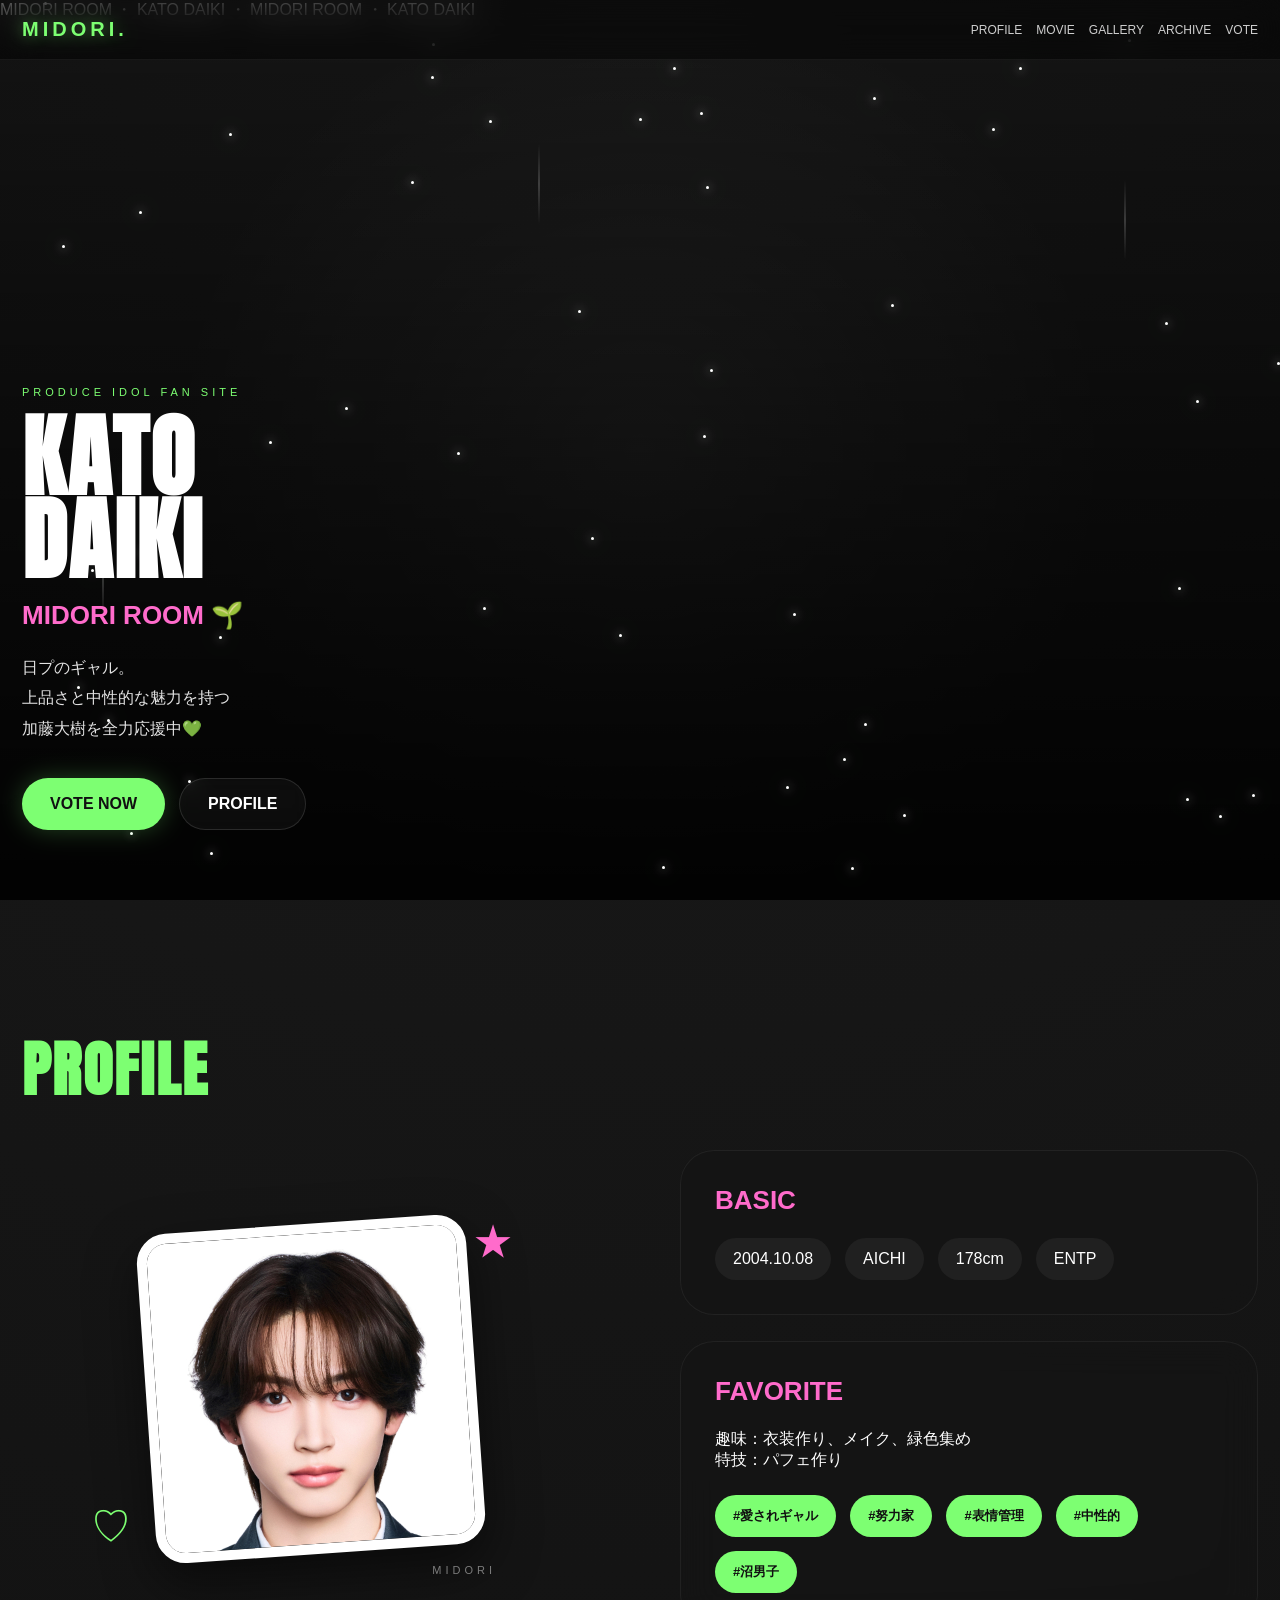
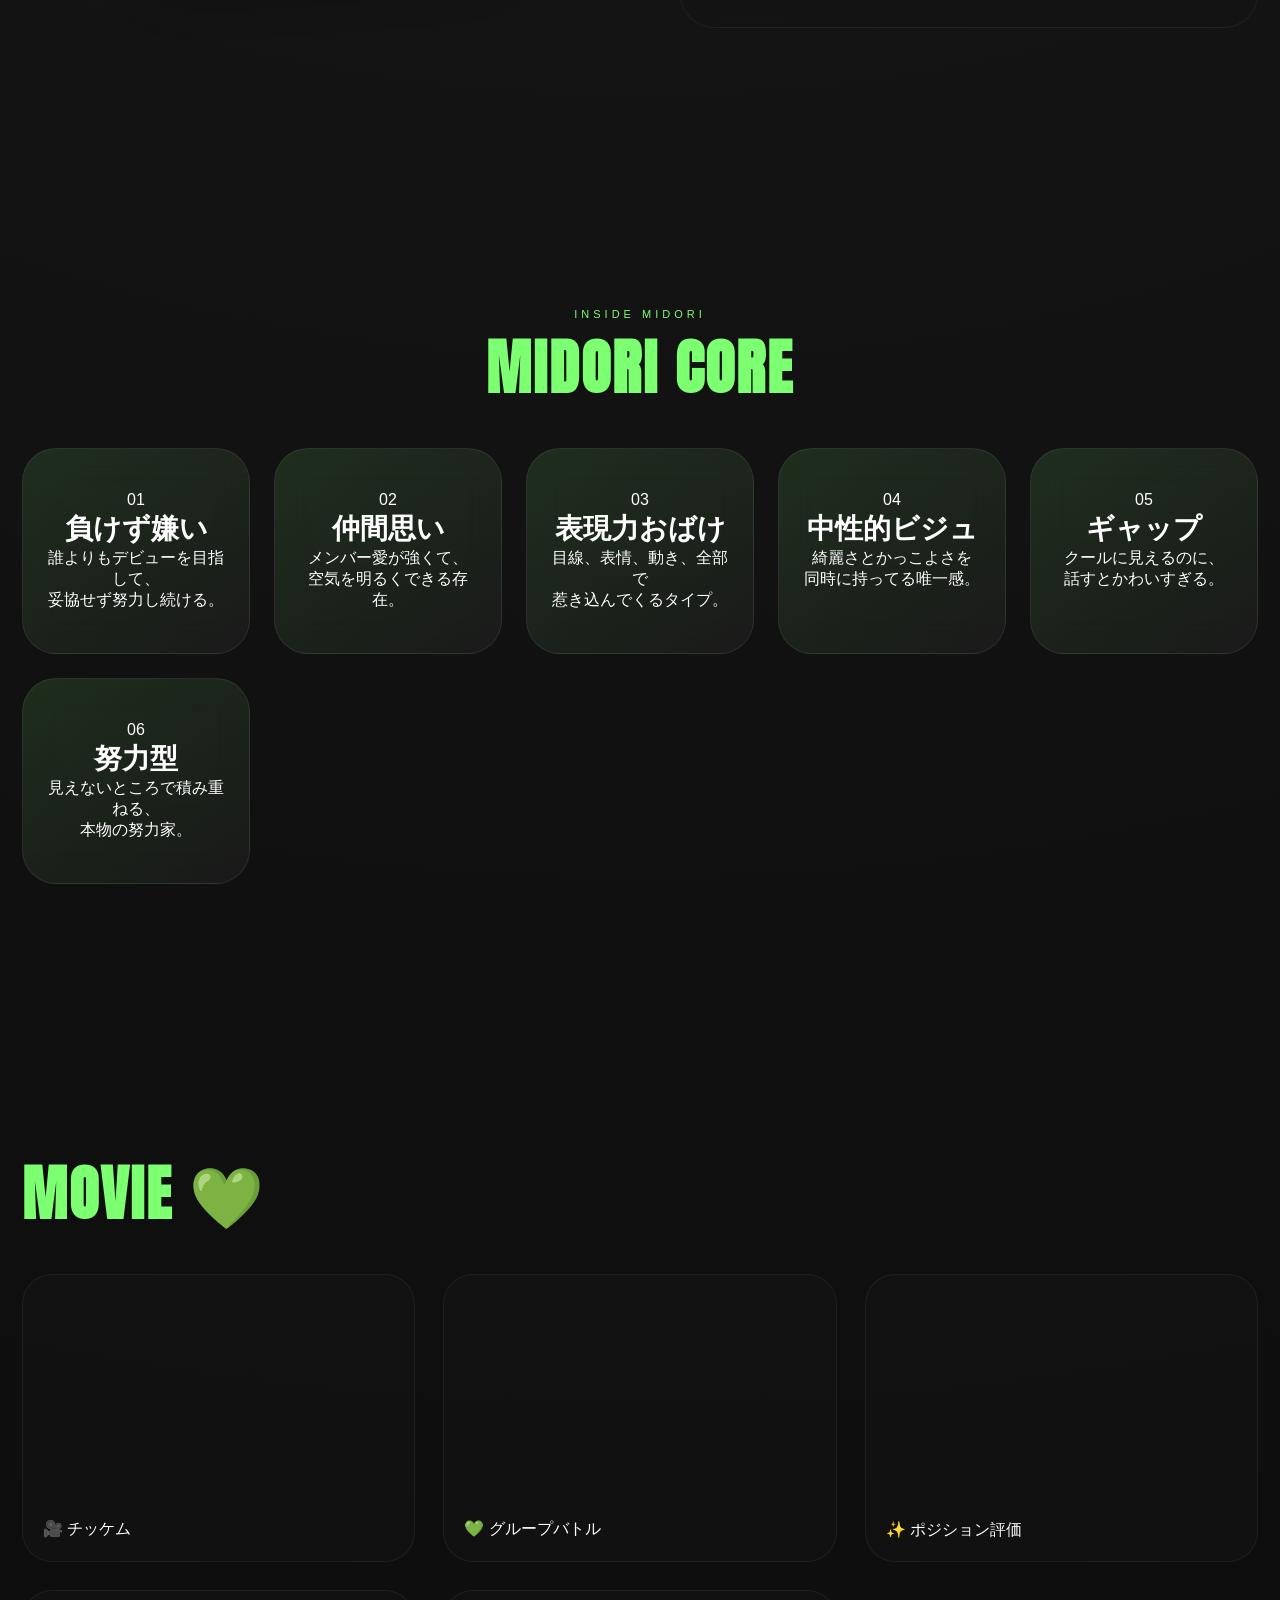
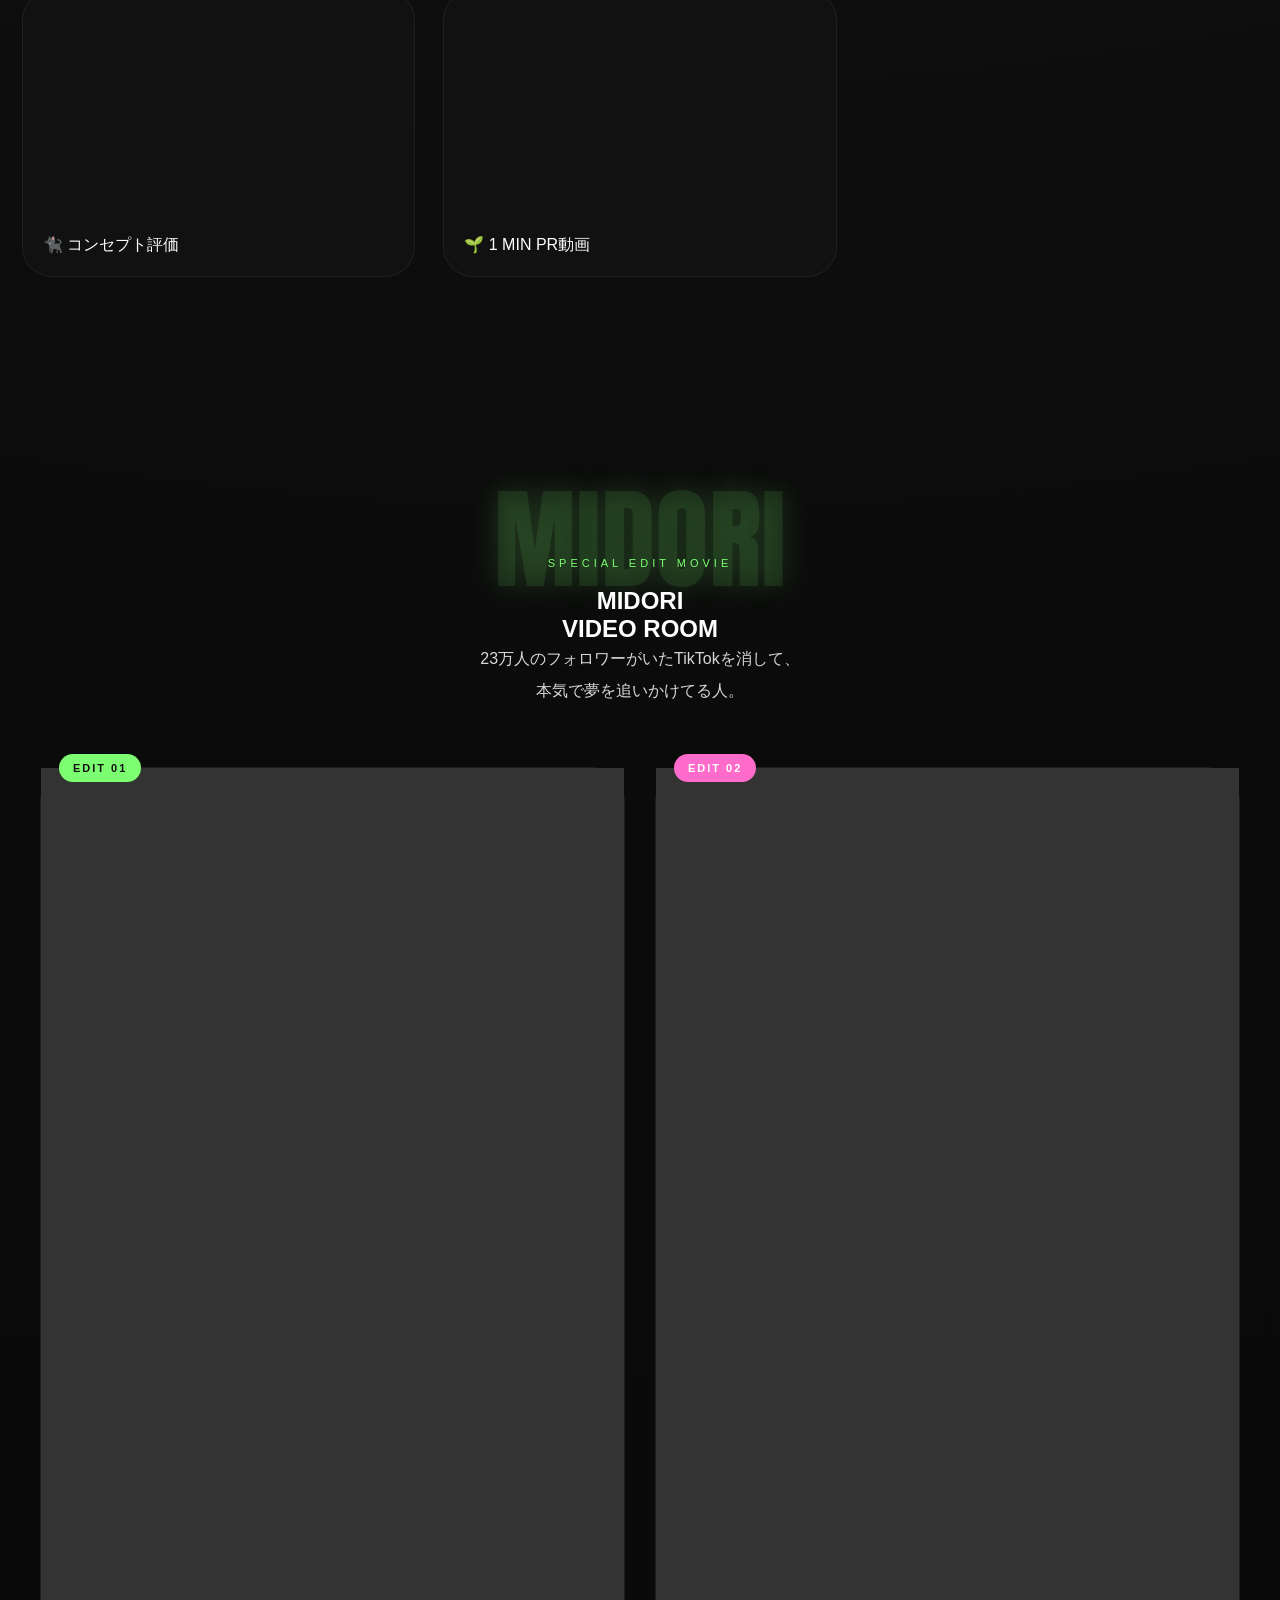
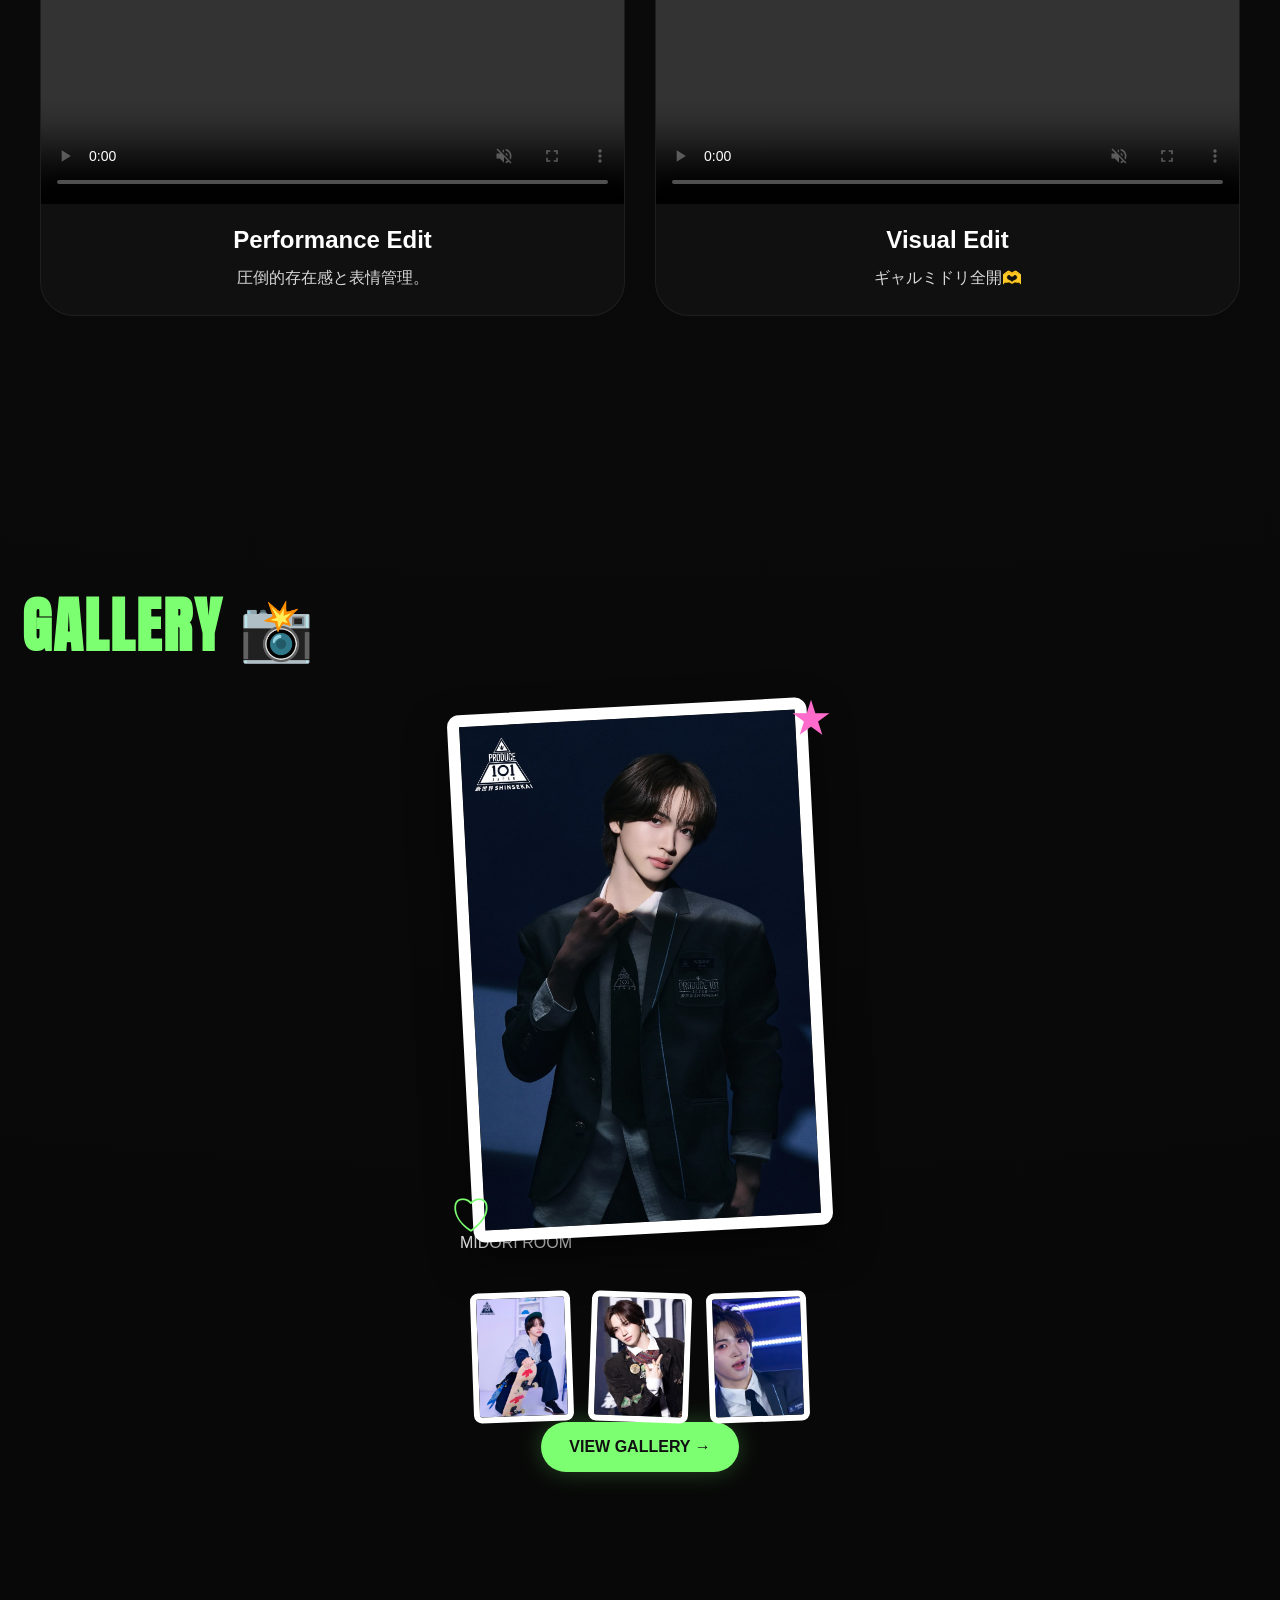
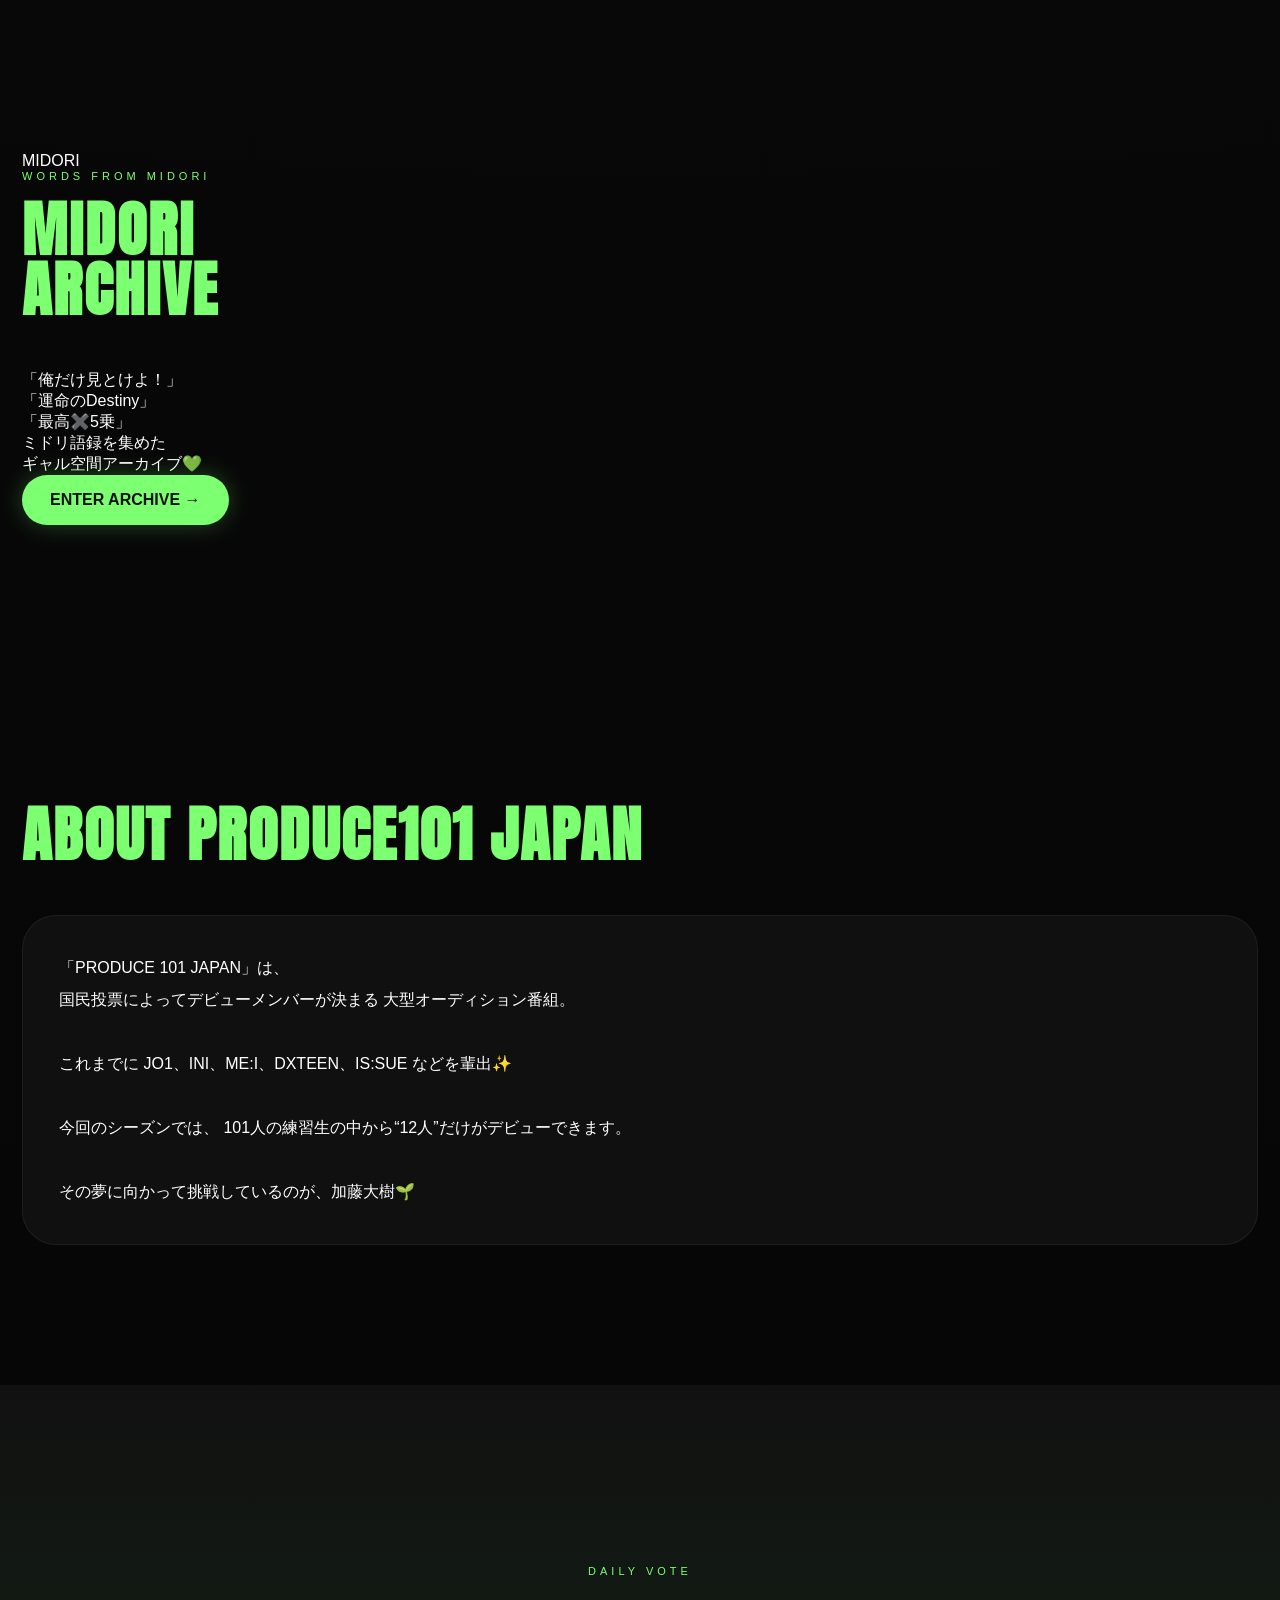
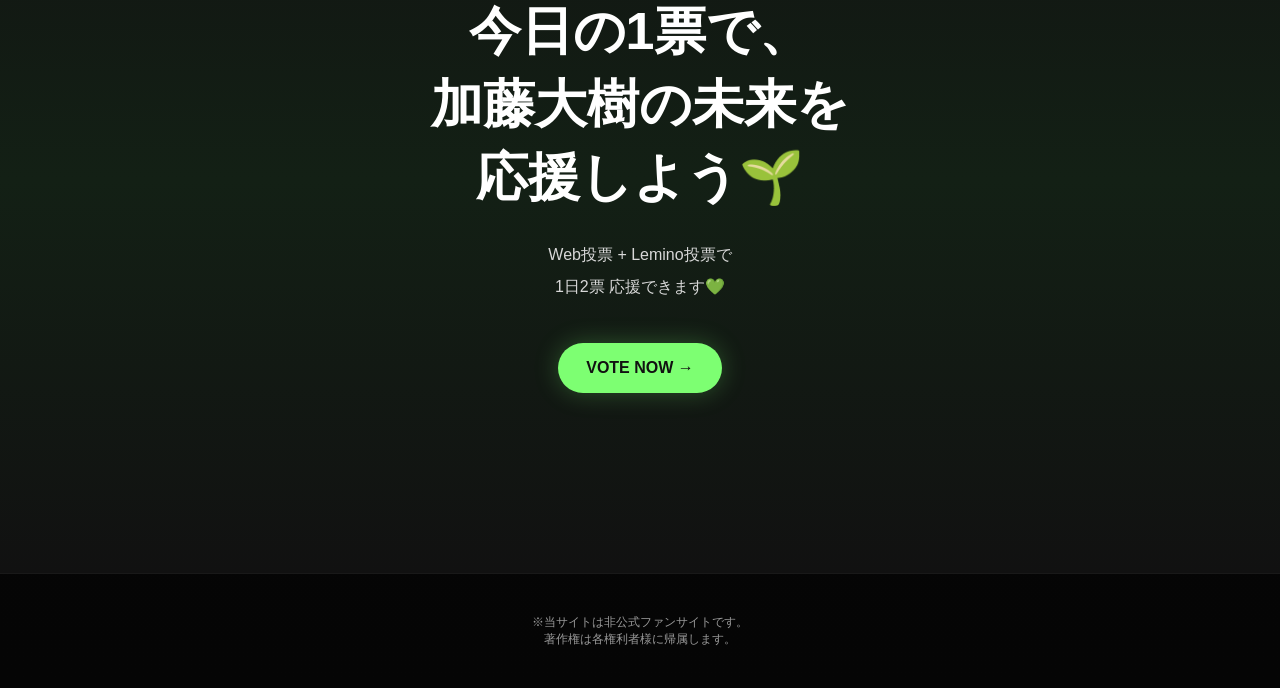
==== commit 06f2d573: "Add files via upload" ====
--- a/index.html
+++ b/index.html
@@ -397,11 +397,11 @@
       </h2>
 
       <div class="archive-preview-grid">
-        <div class="archive-preview-card rotate-left">「俺だけ見とけよ！」</div>
-
-        <div class="archive-preview-card rotate-right">「運命のDestiny」</div>
-
-        <div class="archive-preview-card rotate-left">「最高✖️5乗」</div>
+        <div>「俺だけ見とけよ！」</div>
+
+        <div>「運命のDestiny」</div>
+
+        <div>「最高✖️5乗」</div>
       </div>
 
       <p class="archive-text">
--- a/style.css
+++ b/style.css
@@ -743,11 +743,23 @@
     font-size: 110px;
     font-family: "Anton", sans-serif;
 
-    color: rgba(255, 255, 255, .03);
+    color: rgba(125, 255, 114, .10);
+
+    text-shadow:
+        0 0 30px rgba(125, 255, 114, .18);
 
     white-space: nowrap;
 
     pointer-events: none;
+
+    z-index: 0;
+}
+
+.midori-edit-section>*:not(.edit-bg-text) {
+
+    position: relative;
+
+    z-index: 2;
 }
 
 .edit-main-copy {
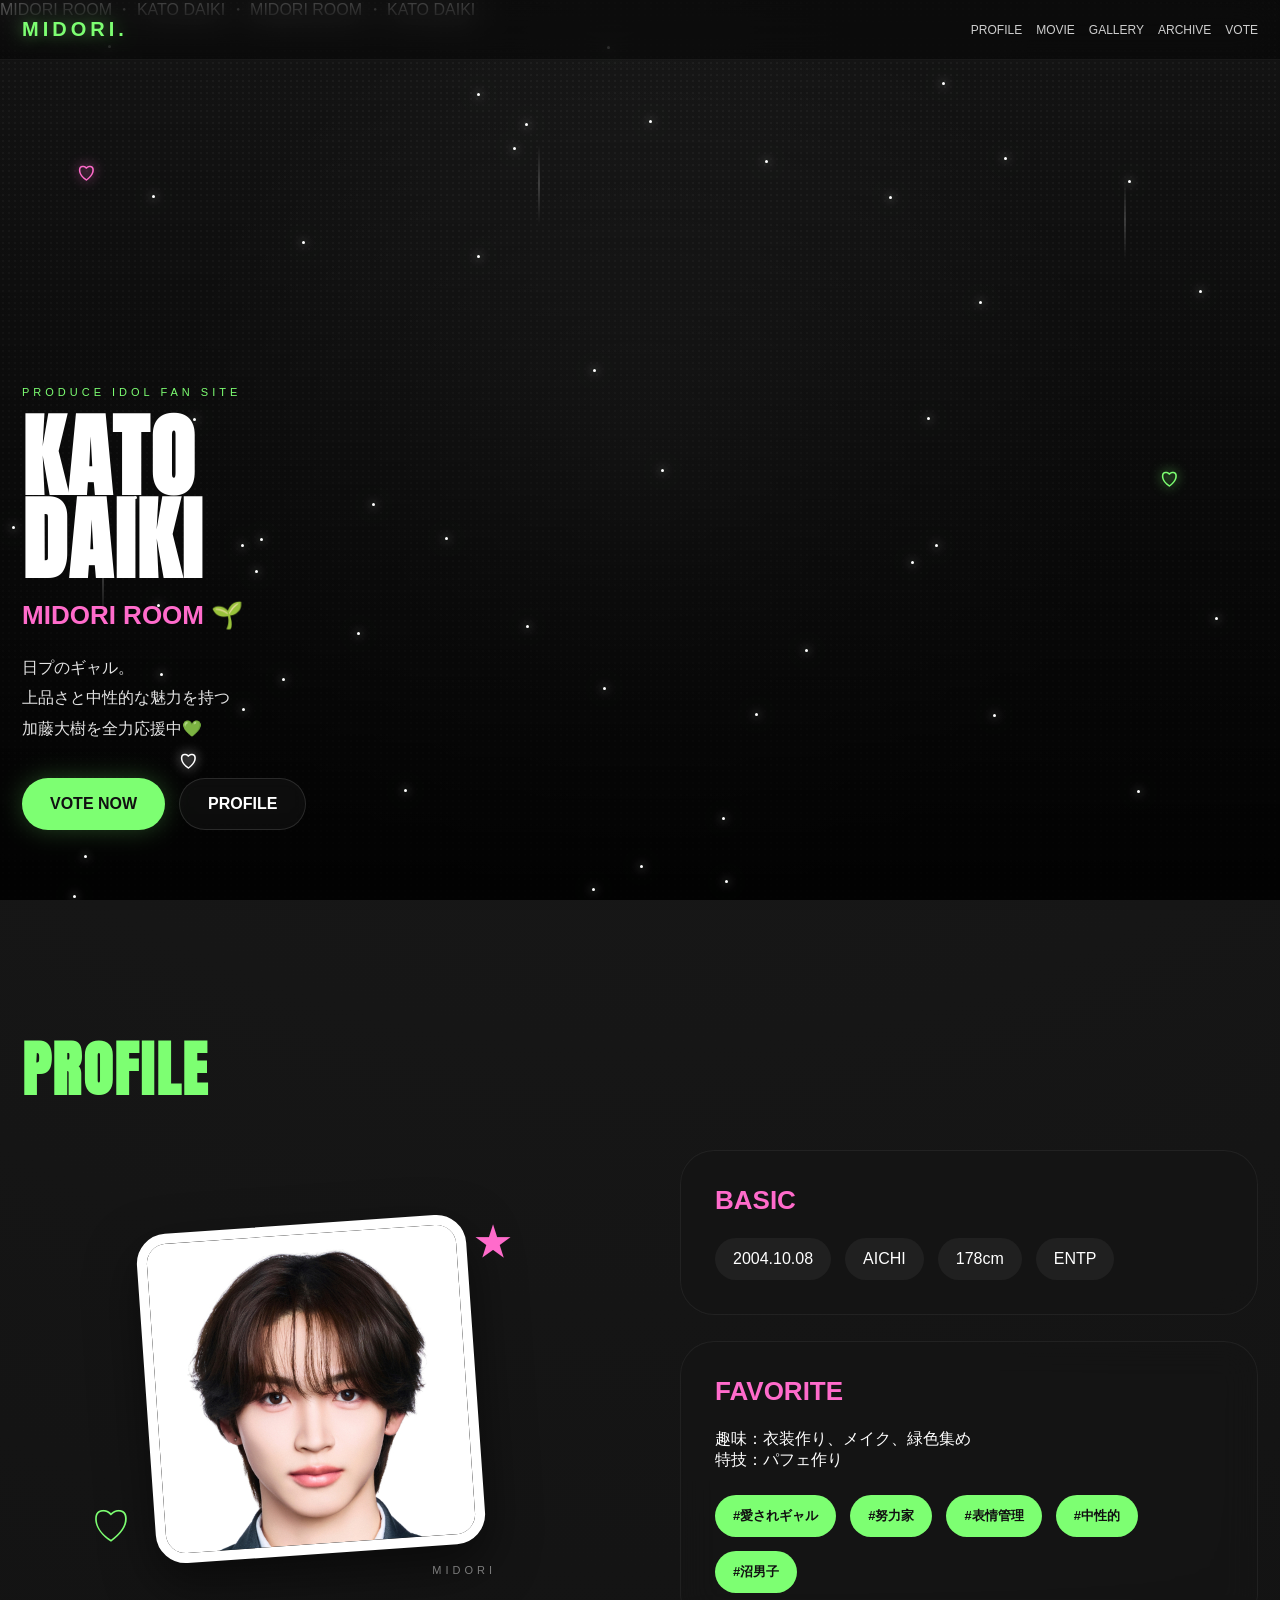
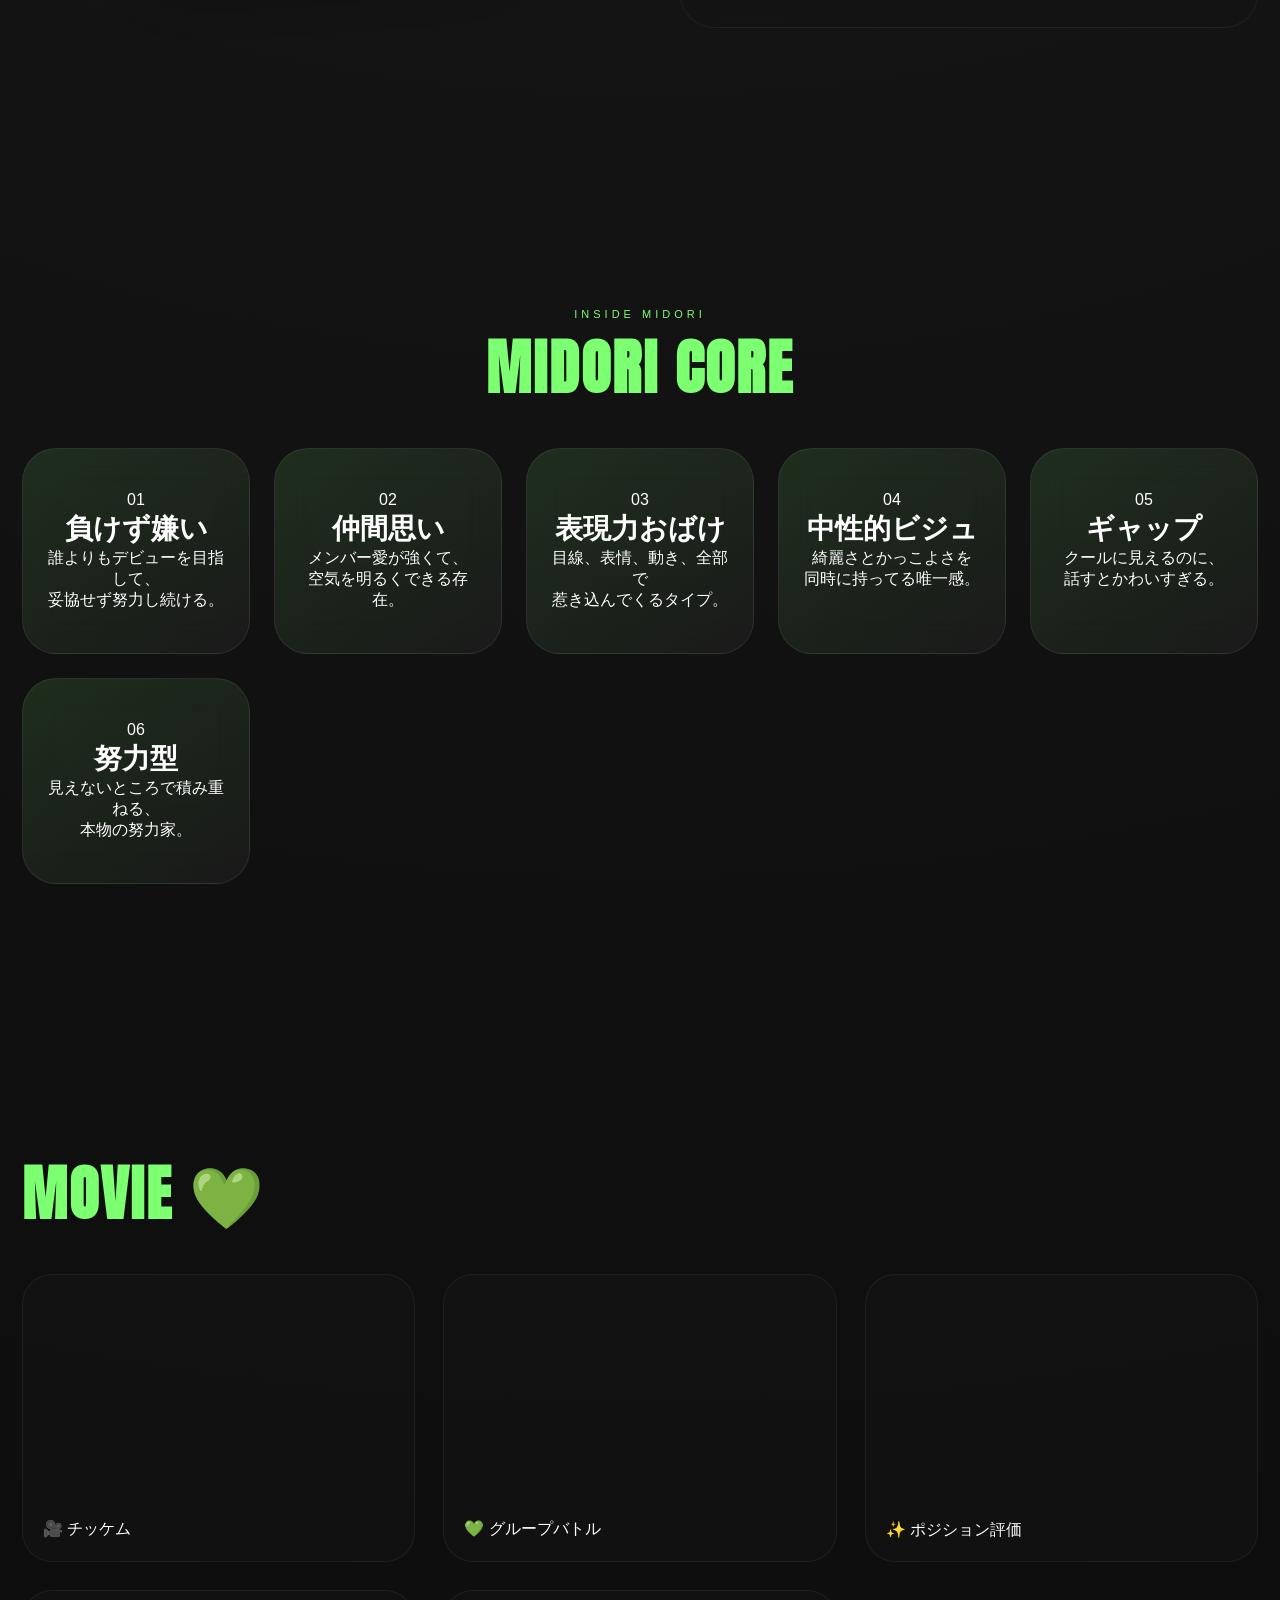
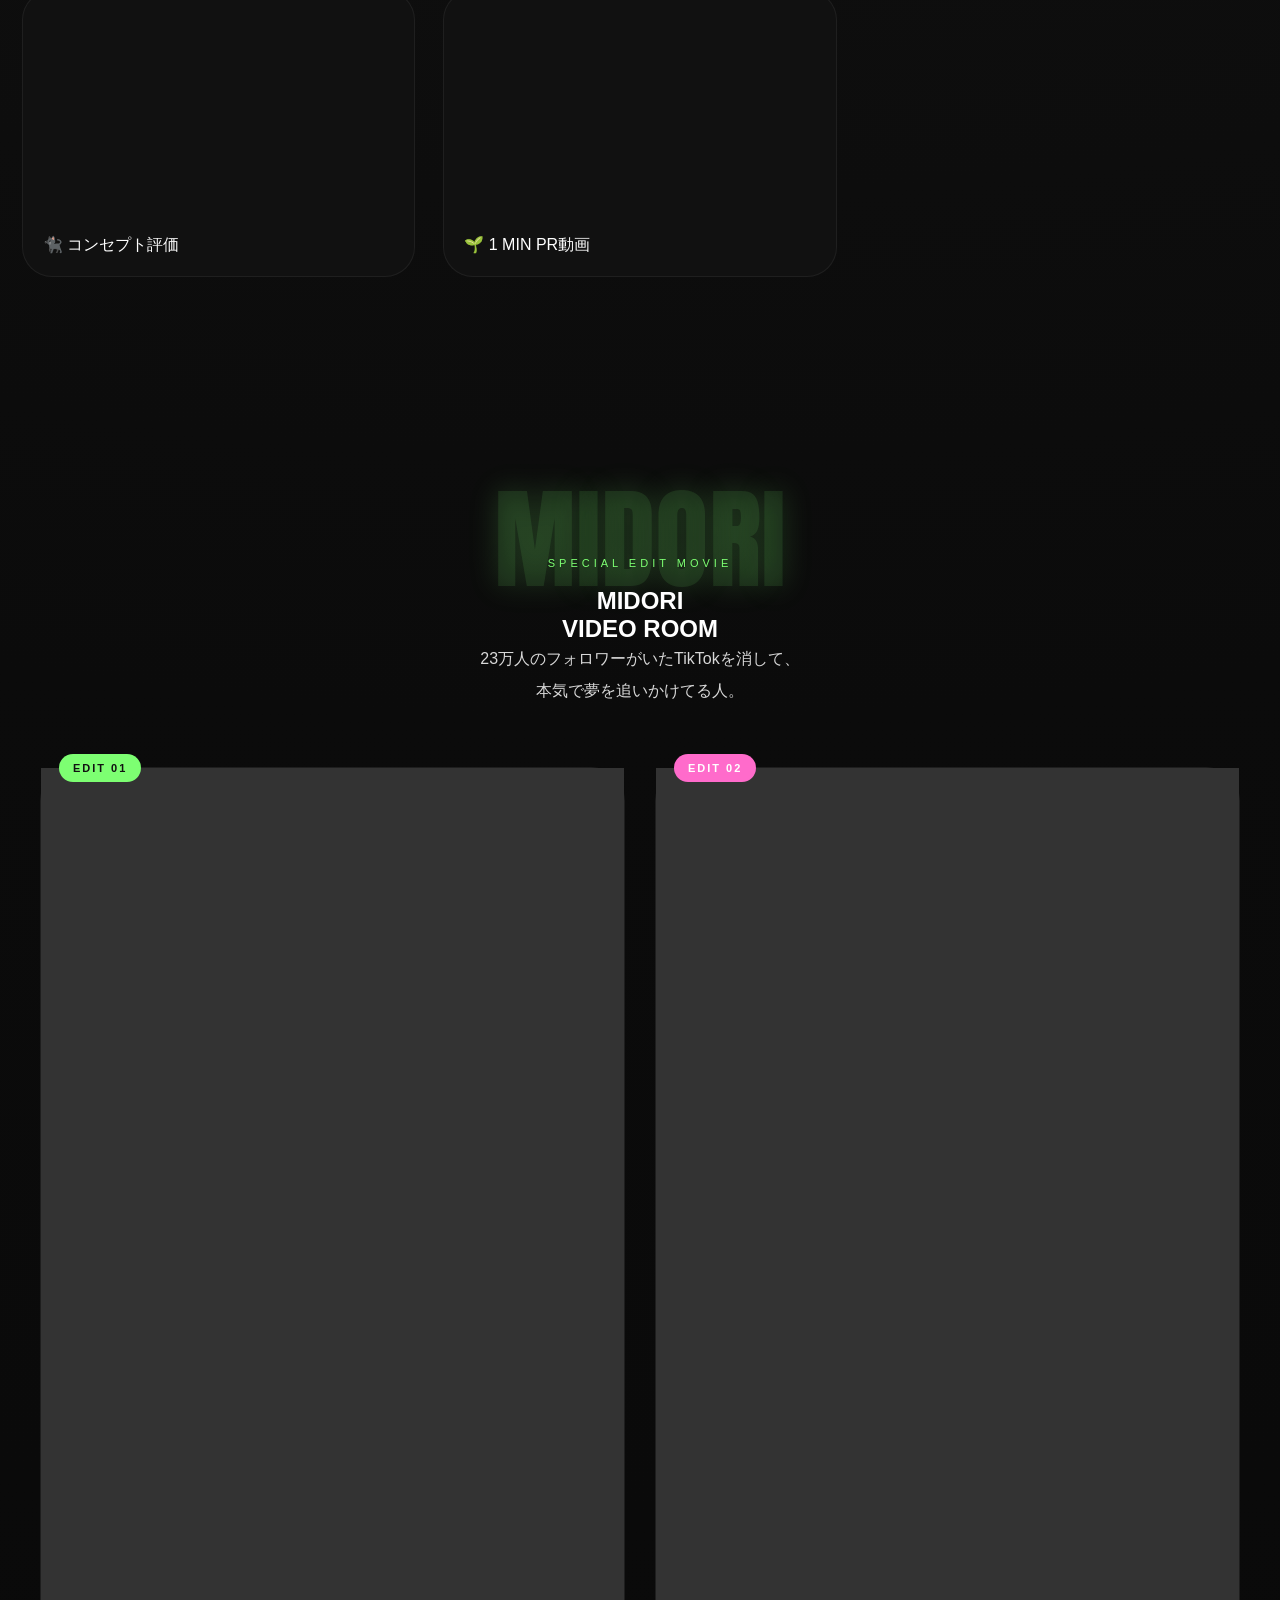
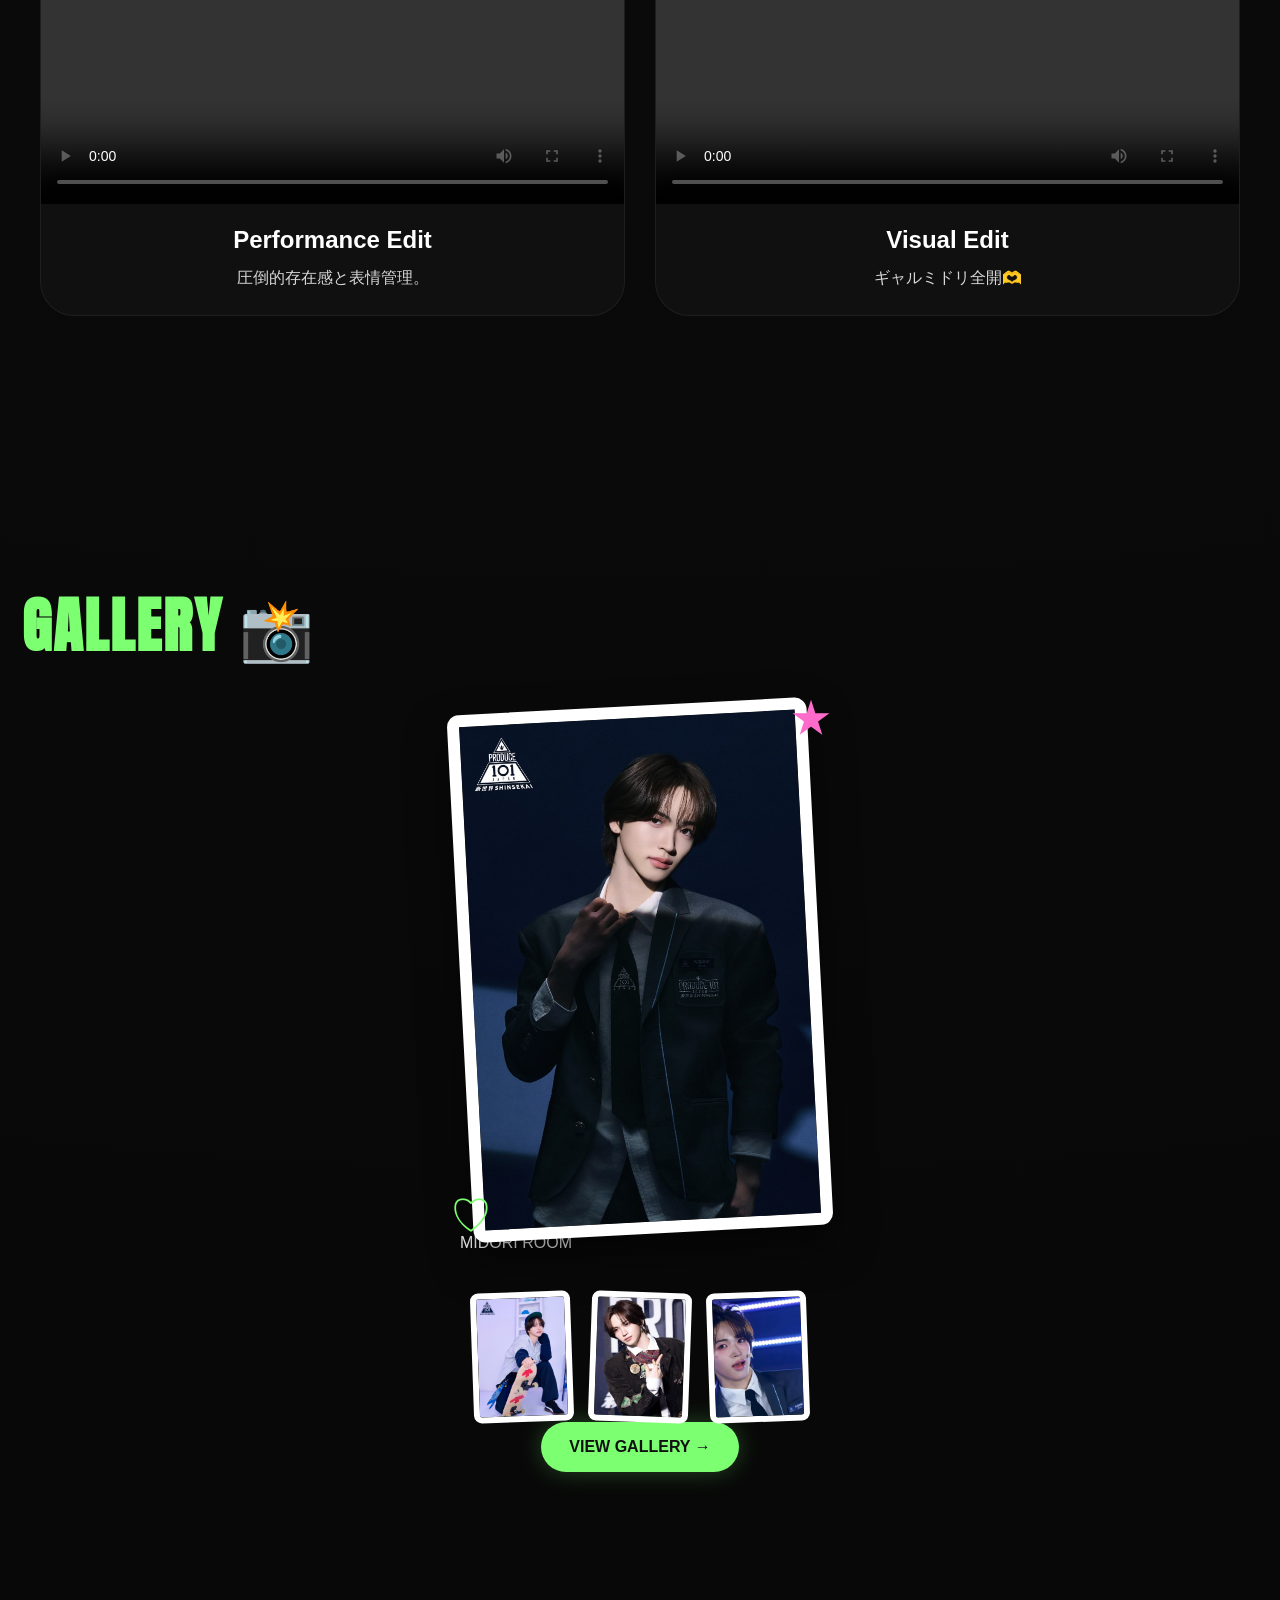
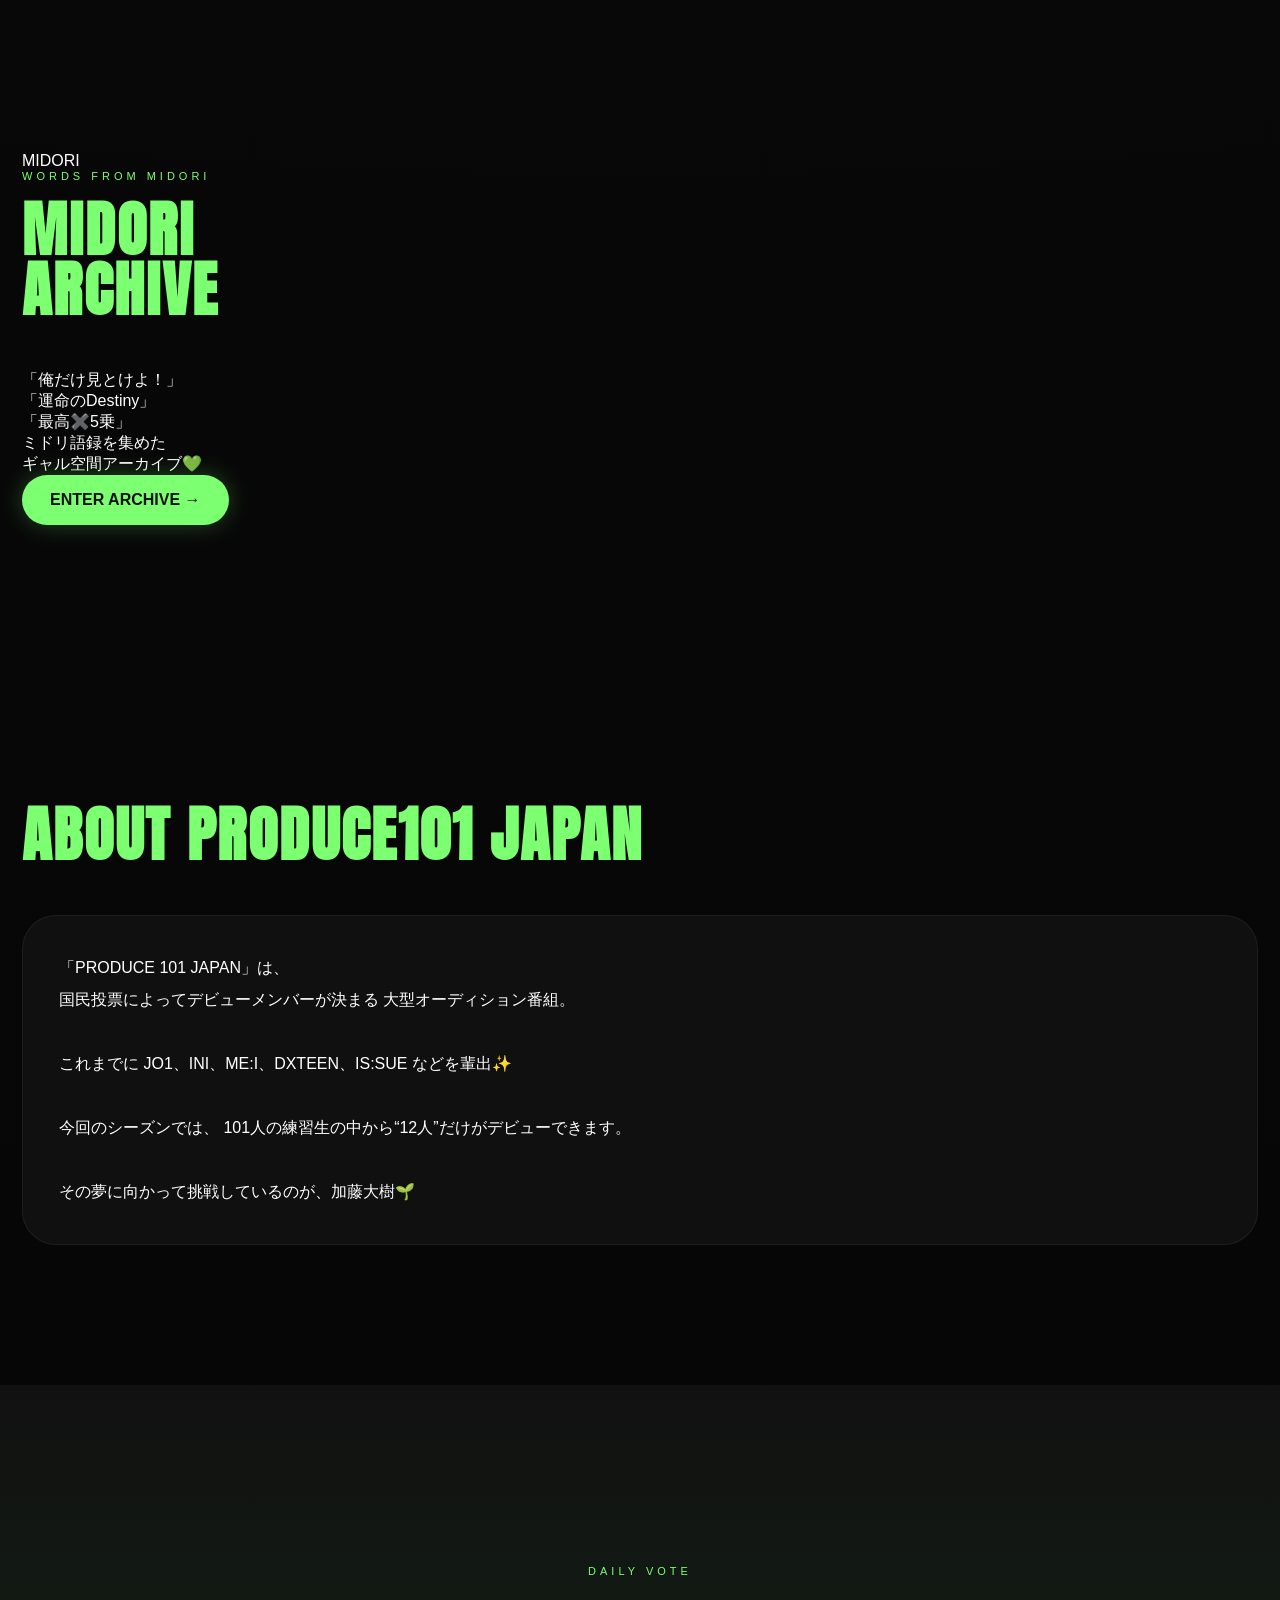
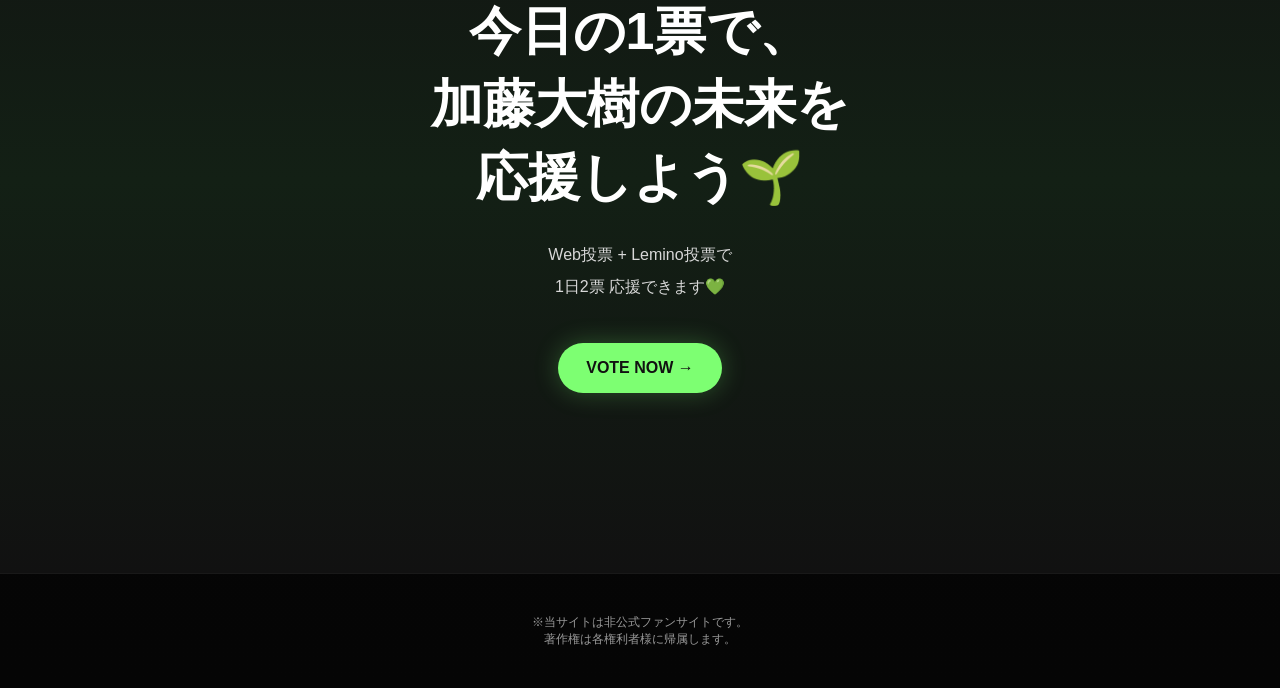
==== commit 3da337c7: "Add files via upload" ====
--- a/index.html
+++ b/index.html
@@ -453,7 +453,10 @@
 
       <a class="vote-main-btn" href="vote.html"> VOTE NOW → </a>
     </section>
-
+    <div class="pixel-stars"></div>
+    <div class="pixel-heart heart1">♡</div>
+    <div class="pixel-heart heart2">♡</div>
+    <div class="pixel-heart heart3">♡</div>
     <!-- FOOTER -->
 
     <footer class="footer">
--- a/style.css
+++ b/style.css
@@ -1322,4 +1322,139 @@
         flex: 1;
     }
 
+}
+
+body::before {
+
+    content: "";
+
+    position: fixed;
+
+    inset: 0;
+
+    pointer-events: none;
+
+    z-index: 3;
+
+    background-image:
+        radial-gradient(rgba(255, 255, 255, .16) 1px,
+            transparent 1px);
+
+    background-size: 6px 6px;
+
+    mix-blend-mode: screen;
+
+    animation:
+        glitterMove 8s linear infinite;
+
+    opacity: .28;
+}
+
+@keyframes glitterMove {
+
+    from {
+        transform: translateY(0);
+    }
+
+    to {
+        transform: translateY(-80px);
+    }
+}
+
+.pixel-stars {
+
+    position: fixed;
+
+    inset: 0;
+
+    pointer-events: none;
+
+    z-index: 1;
+}
+
+.pixel-star {
+
+    position: absolute;
+
+    width: 4px;
+    height: 4px;
+
+    background: #fff;
+
+    image-rendering: pixelated;
+
+    box-shadow:
+        4px 0 #fff,
+        -4px 0 #fff,
+        0 4px #fff,
+        0 -4px #fff;
+
+    animation:
+        pixelTwinkle 2s infinite alternate;
+}
+
+@keyframes pixelTwinkle {
+
+    from {
+        opacity: .15;
+        transform: scale(.8);
+    }
+
+    to {
+        opacity: 1;
+        transform: scale(1.4);
+    }
+}
+
+.pixel-heart {
+    position: fixed;
+
+    font-size: 18px;
+
+    font-weight: 900;
+
+    z-index: 30;
+
+    pointer-events: none;
+
+    animation:
+        blinkHeart 1.2s infinite alternate;
+
+    text-shadow:
+        0 0 12px currentColor;
+}
+
+.heart1 {
+    top: 18%;
+    left: 6%;
+    color: #ff6bcb;
+}
+
+.heart2 {
+    top: 52%;
+    right: 8%;
+    color: #7dff72;
+
+    animation-delay: .6s;
+}
+
+.heart3 {
+    bottom: 14%;
+    left: 14%;
+    color: white;
+
+    animation-delay: 1s;
+}
+
+@keyframes blinkHeart {
+
+    from {
+        opacity: .2;
+        transform: scale(.8);
+    }
+
+    to {
+        opacity: 1;
+        transform: scale(1.25);
+    }
 }
